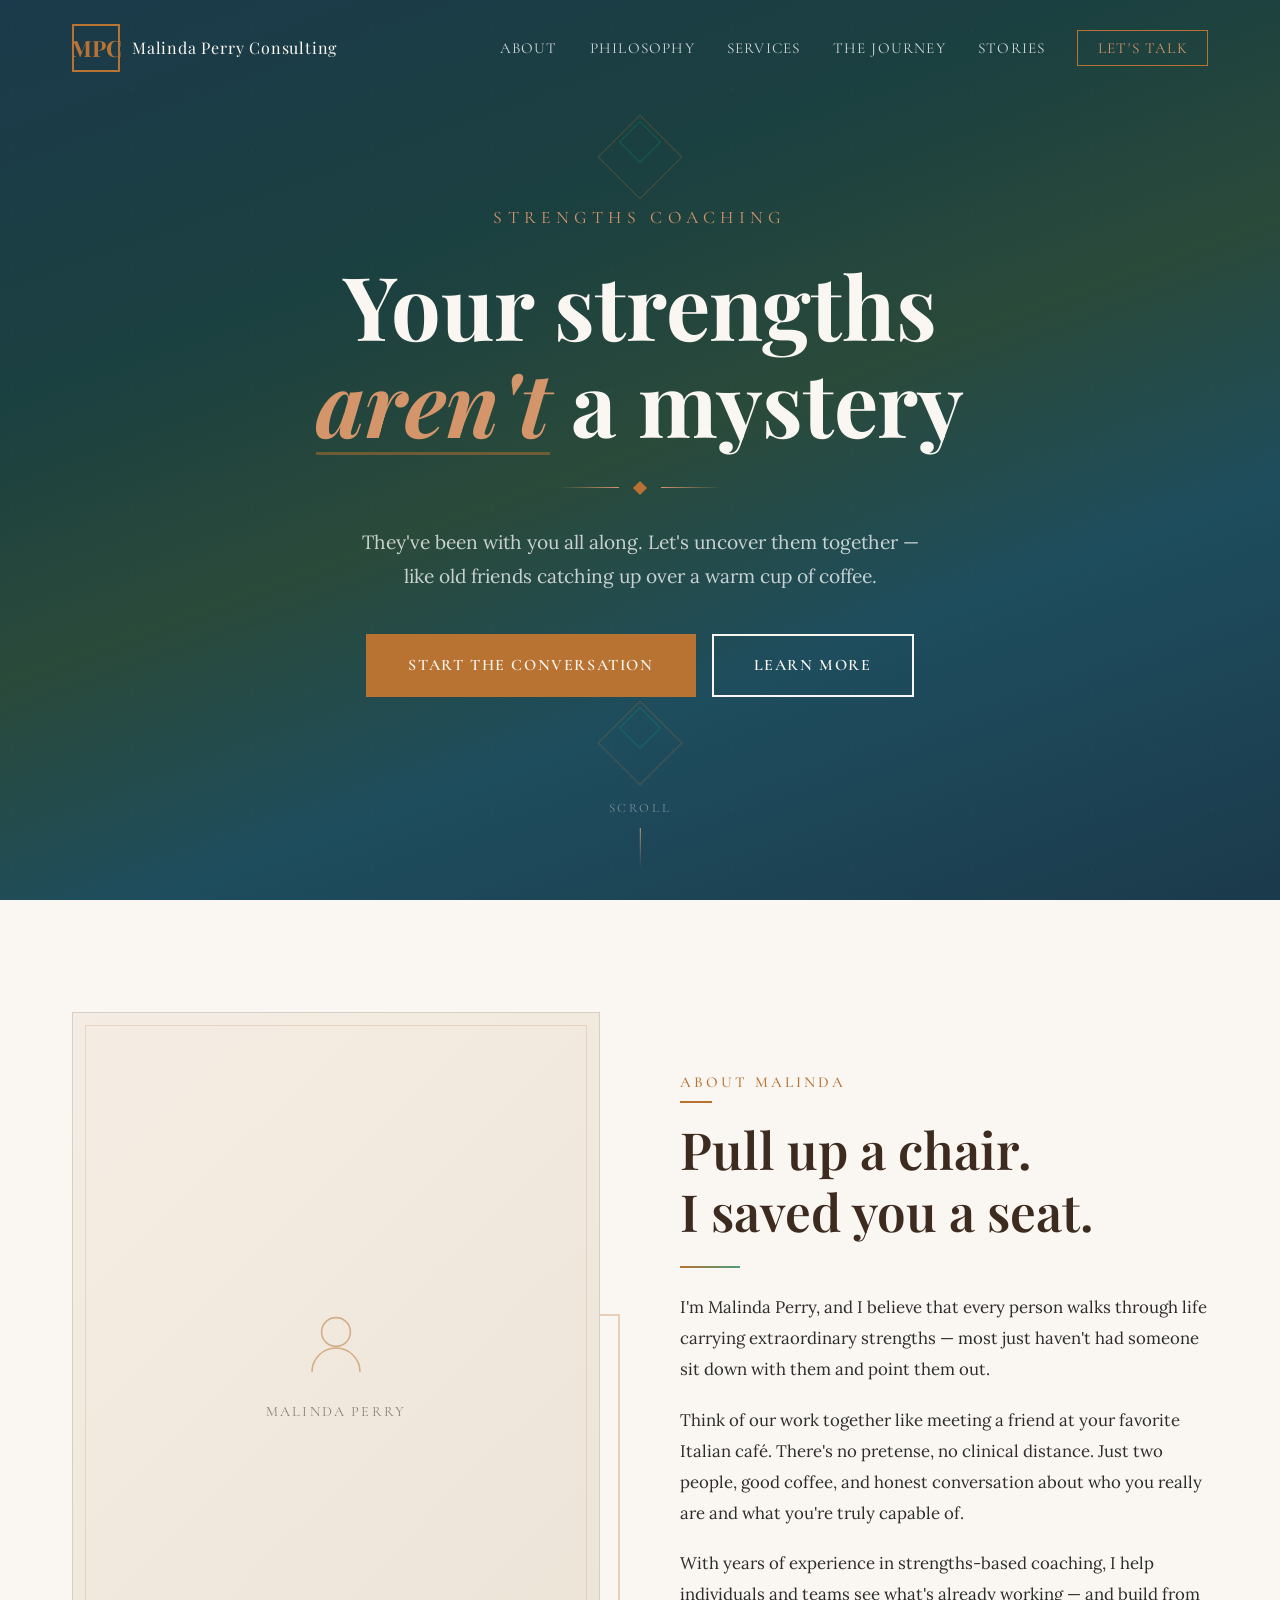
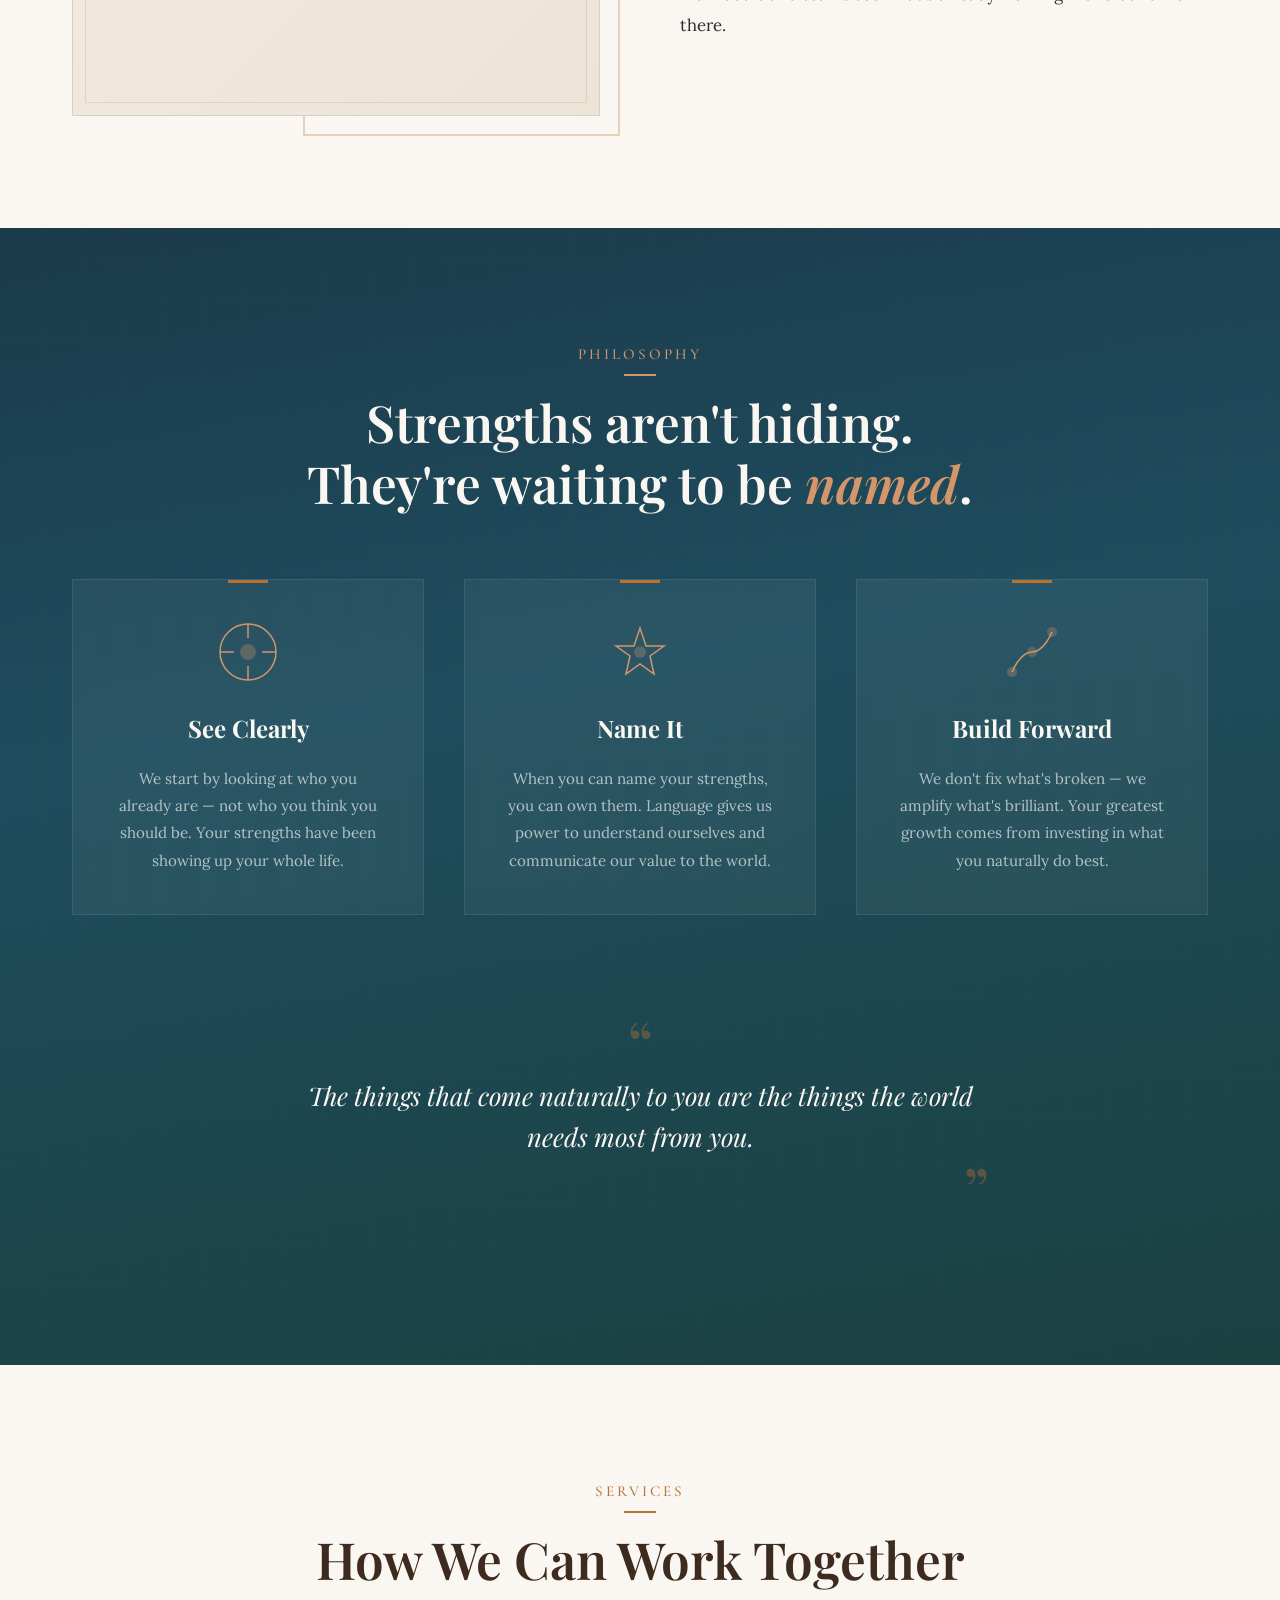
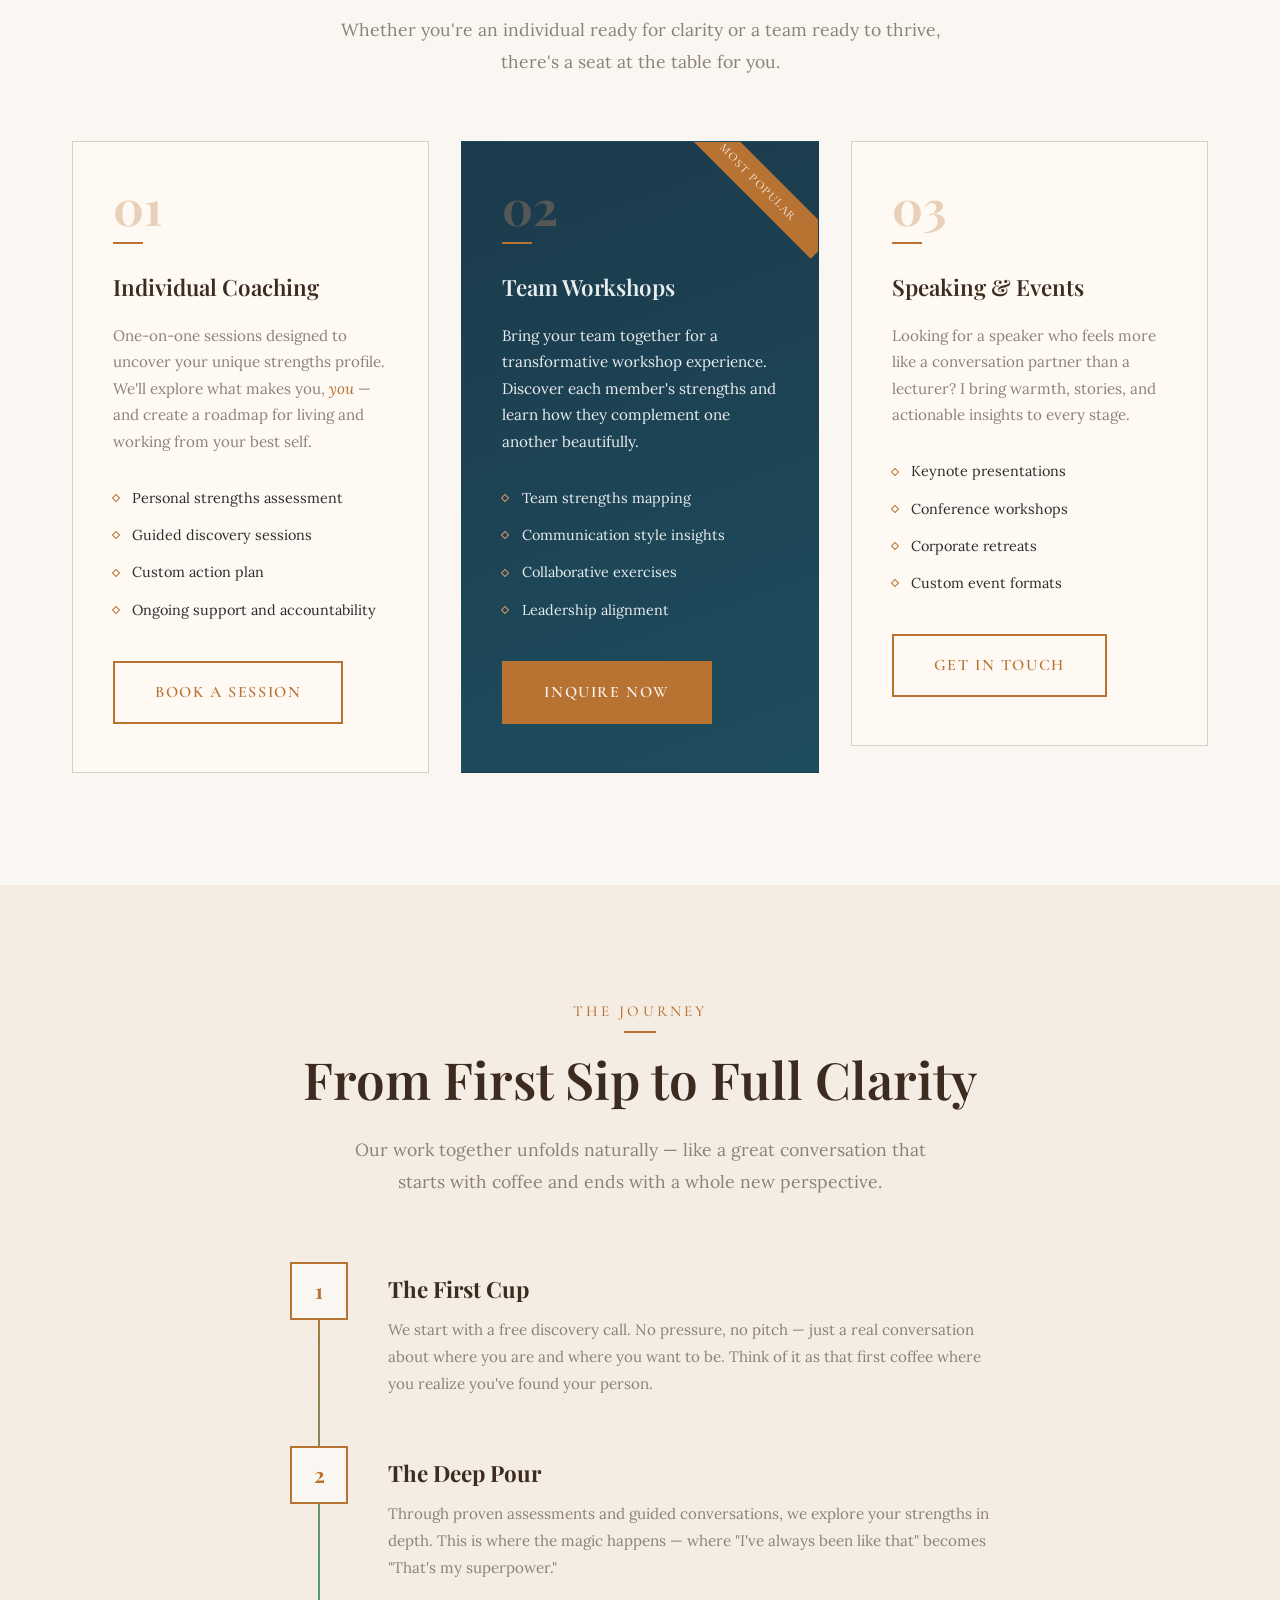
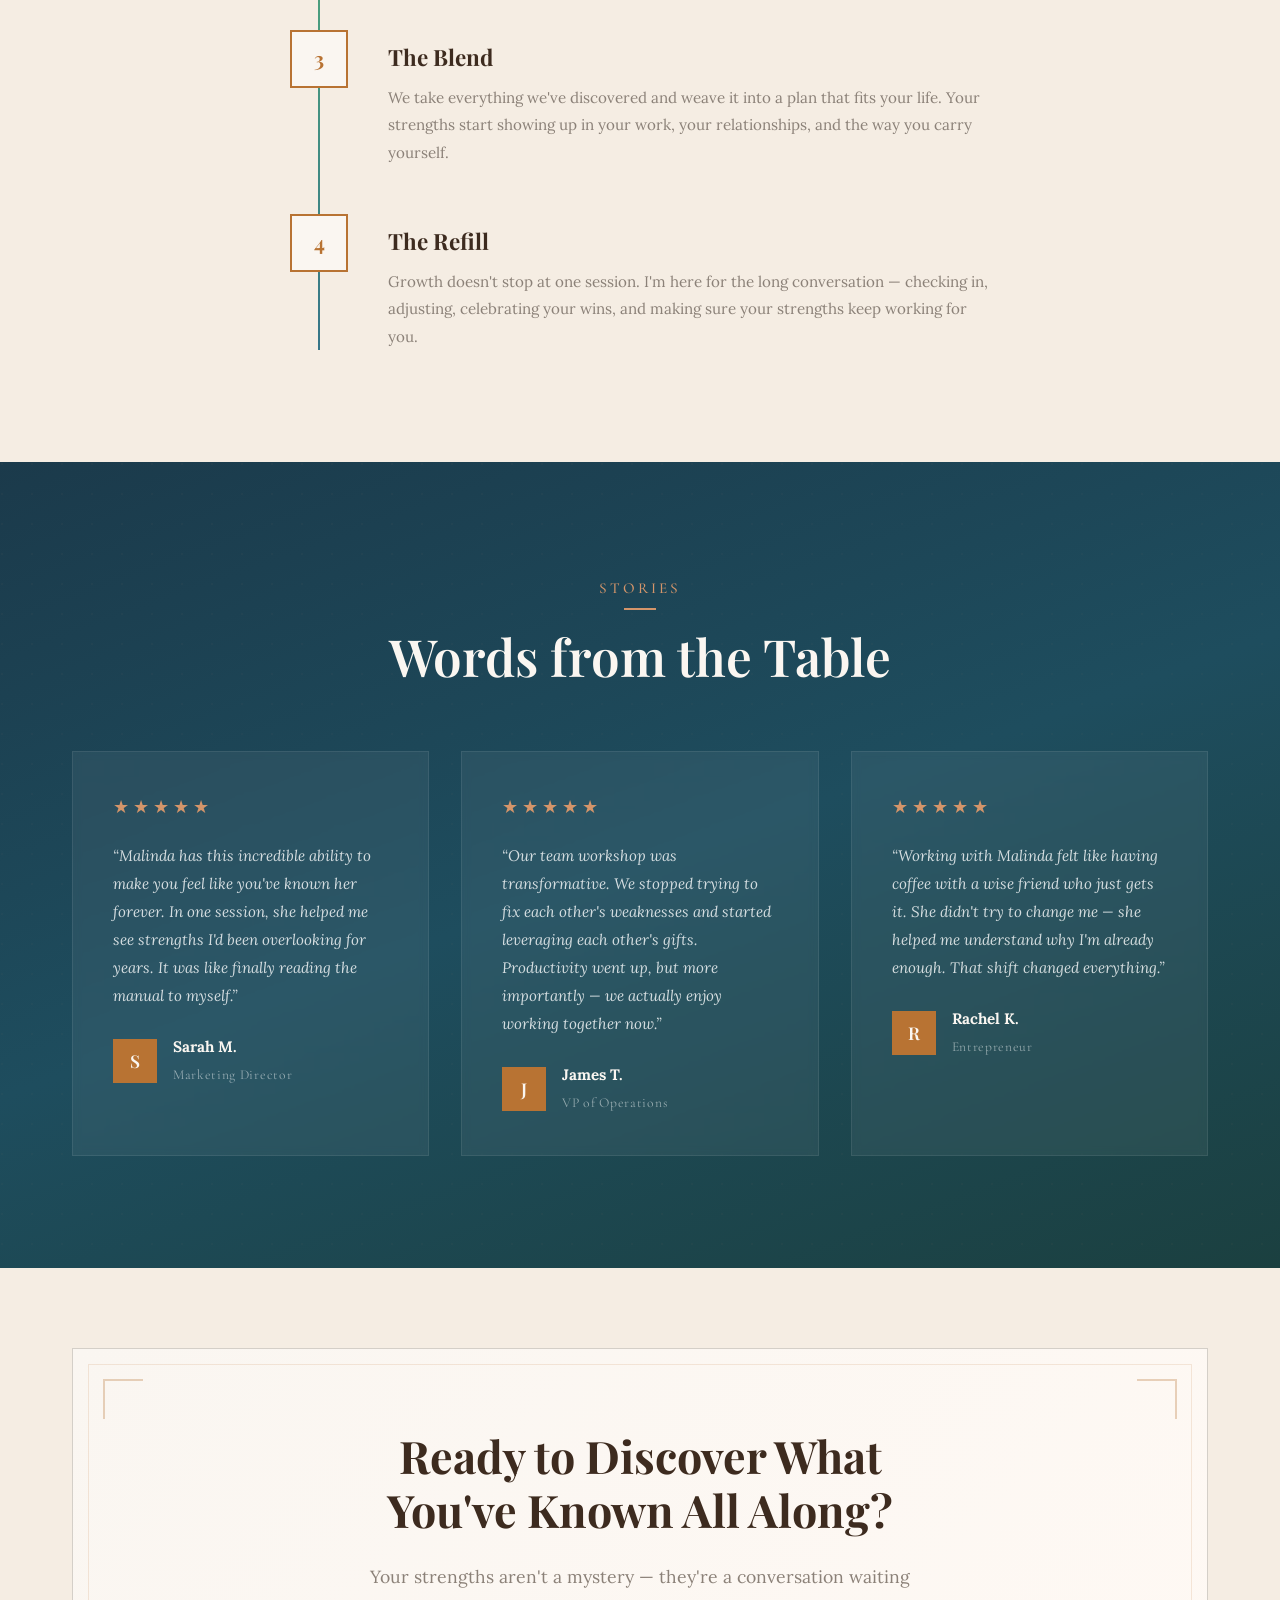
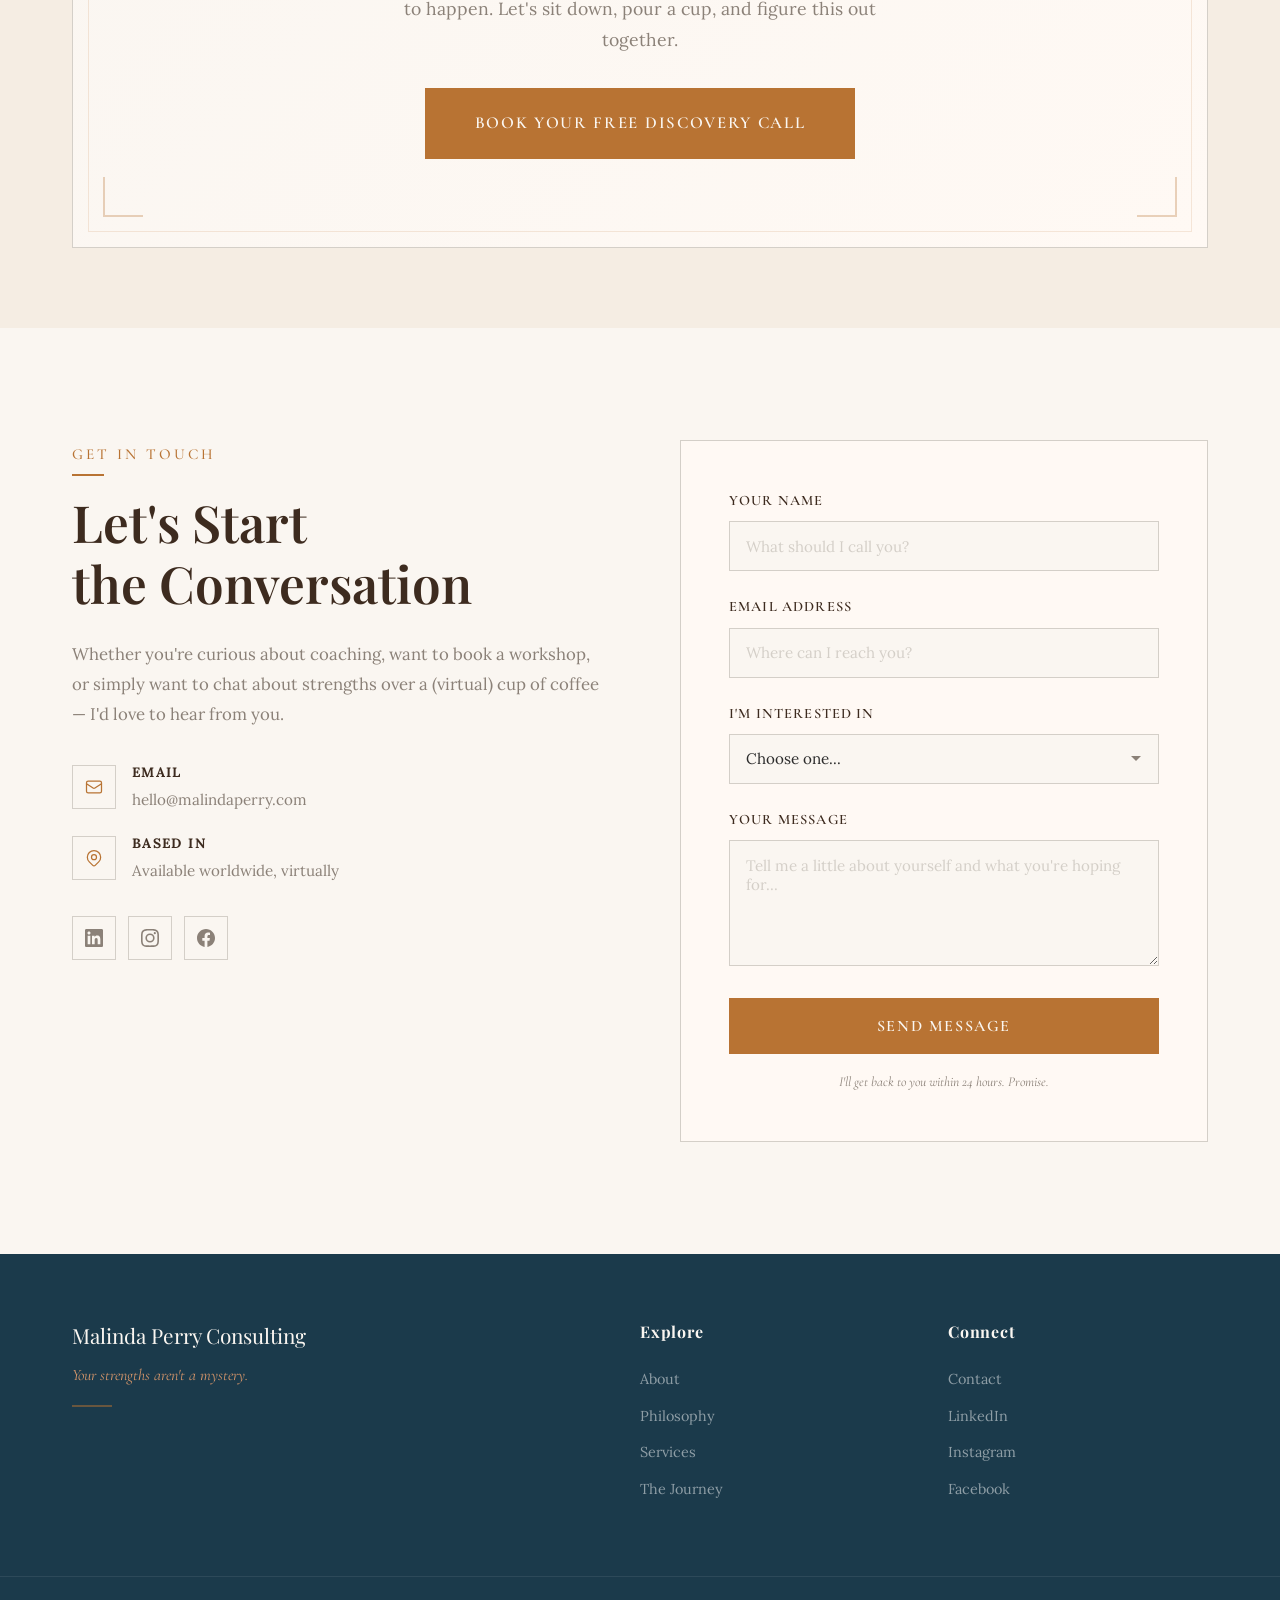
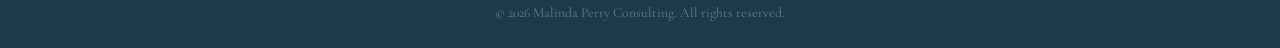
==== index.html @ 16044cb9 "Add strengths coaching website with Old Italy aesthetic Full single-page website for Malinda Perry C" ====
<!DOCTYPE html>
<html lang="en">
<head>
  <meta charset="UTF-8">
  <meta name="viewport" content="width=device-width, initial-scale=1.0">
  <title>Malinda Perry Consulting | Strengths Coaching</title>
  <meta name="description" content="Discover the strengths you already carry. Malinda Perry Consulting helps you uncover what's been there all along — your strengths aren't a mystery.">
  <link rel="preconnect" href="https://fonts.googleapis.com">
  <link rel="preconnect" href="https://fonts.gstatic.com" crossorigin>
  <link href="https://fonts.googleapis.com/css2?family=Playfair+Display:ital,wght@0,400;0,600;0,700;1,400;1,600&family=Lora:ital,wght@0,400;0,500;0,600;1,400;1,500&family=Cormorant+Garamond:ital,wght@0,300;0,400;0,500;0,600;1,300;1,400;1,500&display=swap" rel="stylesheet">
  <link rel="stylesheet" href="styles.css">
</head>
<body>

  <!-- Preloader -->
  <div class="preloader" id="preloader">
    <div class="preloader-inner">
      <div class="preloader-ornament"></div>
      <span class="preloader-text">Malinda Perry Consulting</span>
    </div>
  </div>

  <!-- Navigation -->
  <nav class="nav" id="nav">
    <div class="nav-container">
      <a href="#hero" class="nav-logo">
        <span class="nav-logo-mark">MPC</span>
        <span class="nav-logo-text">Malinda Perry Consulting</span>
      </a>
      <button class="nav-toggle" id="navToggle" aria-label="Toggle navigation">
        <span></span>
        <span></span>
        <span></span>
      </button>
      <ul class="nav-menu" id="navMenu">
        <li><a href="#about" class="nav-link">About</a></li>
        <li><a href="#philosophy" class="nav-link">Philosophy</a></li>
        <li><a href="#services" class="nav-link">Services</a></li>
        <li><a href="#journey" class="nav-link">The Journey</a></li>
        <li><a href="#testimonials" class="nav-link">Stories</a></li>
        <li><a href="#contact" class="nav-link nav-link--cta">Let's Talk</a></li>
      </ul>
    </div>
  </nav>

  <!-- Hero Section -->
  <header class="hero" id="hero">
    <div class="hero-bg">
      <div class="hero-bg-pattern"></div>
      <div class="hero-bg-gradient"></div>
    </div>
    <div class="hero-content">
      <div class="hero-ornament hero-ornament--top"></div>
      <p class="hero-preheading fade-up">Strengths Coaching</p>
      <h1 class="hero-heading fade-up delay-1">
        Your strengths<br>
        <em>aren't</em> a mystery
      </h1>
      <div class="hero-divider fade-up delay-2">
        <span class="hero-divider-line"></span>
        <span class="hero-divider-diamond"></span>
        <span class="hero-divider-line"></span>
      </div>
      <p class="hero-subheading fade-up delay-3">
        They've been with you all along. Let's uncover them together &mdash;<br>
        like old friends catching up over a warm cup of coffee.
      </p>
      <div class="hero-cta fade-up delay-4">
        <a href="#contact" class="btn btn--primary">Start the Conversation</a>
        <a href="#about" class="btn btn--ghost">Learn More</a>
      </div>
      <div class="hero-ornament hero-ornament--bottom"></div>
    </div>
    <div class="hero-scroll">
      <span>Scroll</span>
      <div class="hero-scroll-line"></div>
    </div>
  </header>

  <!-- About Section -->
  <section class="section about" id="about">
    <div class="container">
      <div class="about-grid">
        <div class="about-image-col reveal-left">
          <div class="about-image-frame">
            <div class="about-image-placeholder">
              <div class="about-image-icon">
                <svg viewBox="0 0 100 100" fill="none" xmlns="http://www.w3.org/2000/svg">
                  <circle cx="50" cy="35" r="18" stroke="currentColor" stroke-width="2" fill="none"/>
                  <path d="M20 85c0-16.569 13.431-30 30-30s30 13.431 30 30" stroke="currentColor" stroke-width="2" fill="none"/>
                </svg>
              </div>
              <span class="about-image-label">Malinda Perry</span>
            </div>
            <div class="about-image-accent"></div>
          </div>
        </div>
        <div class="about-text-col reveal-right">
          <span class="section-label">About Malinda</span>
          <h2 class="section-heading">Pull up a chair.<br>I saved you a seat.</h2>
          <div class="about-divider"></div>
          <p class="about-text">
            I'm Malinda Perry, and I believe that every person walks through life carrying
            extraordinary strengths &mdash; most just haven't had someone sit down with them
            and point them out.
          </p>
          <p class="about-text">
            Think of our work together like meeting a friend at your favorite Italian caf&eacute;.
            There's no pretense, no clinical distance. Just two people, good coffee, and honest
            conversation about who you really are and what you're truly capable of.
          </p>
          <p class="about-text">
            With years of experience in strengths-based coaching, I help individuals and
            teams see what's already working &mdash; and build from there.
          </p>
        </div>
      </div>
    </div>
  </section>

  <!-- Philosophy Section -->
  <section class="section philosophy" id="philosophy">
    <div class="philosophy-bg">
      <div class="philosophy-pattern"></div>
    </div>
    <div class="container">
      <div class="philosophy-header text-center">
        <span class="section-label section-label--light">Philosophy</span>
        <h2 class="section-heading section-heading--light">
          Strengths aren't hiding.<br>They're waiting to be <em>named</em>.
        </h2>
      </div>
      <div class="philosophy-grid">
        <div class="philosophy-card reveal-up">
          <div class="philosophy-card-icon">
            <svg viewBox="0 0 64 64" fill="none" xmlns="http://www.w3.org/2000/svg">
              <circle cx="32" cy="32" r="28" stroke="currentColor" stroke-width="1.5"/>
              <circle cx="32" cy="32" r="8" fill="currentColor" opacity="0.3"/>
              <line x1="32" y1="4" x2="32" y2="18" stroke="currentColor" stroke-width="1.5"/>
              <line x1="32" y1="46" x2="32" y2="60" stroke="currentColor" stroke-width="1.5"/>
              <line x1="4" y1="32" x2="18" y2="32" stroke="currentColor" stroke-width="1.5"/>
              <line x1="46" y1="32" x2="60" y2="32" stroke="currentColor" stroke-width="1.5"/>
            </svg>
          </div>
          <h3 class="philosophy-card-title">See Clearly</h3>
          <p class="philosophy-card-text">
            We start by looking at who you already are &mdash; not who you think you should be.
            Your strengths have been showing up your whole life.
          </p>
        </div>
        <div class="philosophy-card reveal-up delay-1">
          <div class="philosophy-card-icon">
            <svg viewBox="0 0 64 64" fill="none" xmlns="http://www.w3.org/2000/svg">
              <path d="M32 8L38 26H56L42 36L46 54L32 44L18 54L22 36L8 26H26L32 8Z" stroke="currentColor" stroke-width="1.5" fill="none"/>
              <circle cx="32" cy="32" r="6" fill="currentColor" opacity="0.3"/>
            </svg>
          </div>
          <h3 class="philosophy-card-title">Name It</h3>
          <p class="philosophy-card-text">
            When you can name your strengths, you can own them. Language gives us power to
            understand ourselves and communicate our value to the world.
          </p>
        </div>
        <div class="philosophy-card reveal-up delay-2">
          <div class="philosophy-card-icon">
            <svg viewBox="0 0 64 64" fill="none" xmlns="http://www.w3.org/2000/svg">
              <path d="M12 52C12 52 20 32 32 32C44 32 52 12 52 12" stroke="currentColor" stroke-width="1.5" fill="none"/>
              <circle cx="12" cy="52" r="5" fill="currentColor" opacity="0.3"/>
              <circle cx="52" cy="12" r="5" fill="currentColor" opacity="0.3"/>
              <circle cx="32" cy="32" r="5" fill="currentColor" opacity="0.3"/>
            </svg>
          </div>
          <h3 class="philosophy-card-title">Build Forward</h3>
          <p class="philosophy-card-text">
            We don't fix what's broken &mdash; we amplify what's brilliant. Your greatest
            growth comes from investing in what you naturally do best.
          </p>
        </div>
      </div>
      <div class="philosophy-quote reveal-up">
        <blockquote>
          <div class="philosophy-quote-mark">&ldquo;</div>
          <p>The things that come naturally to you are the things the world needs most from you.</p>
          <div class="philosophy-quote-mark philosophy-quote-mark--end">&rdquo;</div>
        </blockquote>
      </div>
    </div>
  </section>

  <!-- Services Section -->
  <section class="section services" id="services">
    <div class="container">
      <div class="services-header text-center">
        <span class="section-label">Services</span>
        <h2 class="section-heading">How We Can Work Together</h2>
        <p class="section-subtitle">
          Whether you're an individual ready for clarity or a team ready to thrive,
          there's a seat at the table for you.
        </p>
      </div>
      <div class="services-grid">
        <div class="service-card reveal-up">
          <div class="service-card-header">
            <div class="service-card-number">01</div>
            <div class="service-card-accent"></div>
          </div>
          <h3 class="service-card-title">Individual Coaching</h3>
          <p class="service-card-text">
            One-on-one sessions designed to uncover your unique strengths profile.
            We'll explore what makes you, <em>you</em> &mdash; and create a roadmap
            for living and working from your best self.
          </p>
          <ul class="service-card-features">
            <li>Personal strengths assessment</li>
            <li>Guided discovery sessions</li>
            <li>Custom action plan</li>
            <li>Ongoing support and accountability</li>
          </ul>
          <a href="#contact" class="btn btn--outline">Book a Session</a>
        </div>
        <div class="service-card service-card--featured reveal-up delay-1">
          <div class="service-card-badge">Most Popular</div>
          <div class="service-card-header">
            <div class="service-card-number">02</div>
            <div class="service-card-accent"></div>
          </div>
          <h3 class="service-card-title">Team Workshops</h3>
          <p class="service-card-text">
            Bring your team together for a transformative workshop experience.
            Discover each member's strengths and learn how they complement
            one another beautifully.
          </p>
          <ul class="service-card-features">
            <li>Team strengths mapping</li>
            <li>Communication style insights</li>
            <li>Collaborative exercises</li>
            <li>Leadership alignment</li>
          </ul>
          <a href="#contact" class="btn btn--primary">Inquire Now</a>
        </div>
        <div class="service-card reveal-up delay-2">
          <div class="service-card-header">
            <div class="service-card-number">03</div>
            <div class="service-card-accent"></div>
          </div>
          <h3 class="service-card-title">Speaking &amp; Events</h3>
          <p class="service-card-text">
            Looking for a speaker who feels more like a conversation partner
            than a lecturer? I bring warmth, stories, and actionable
            insights to every stage.
          </p>
          <ul class="service-card-features">
            <li>Keynote presentations</li>
            <li>Conference workshops</li>
            <li>Corporate retreats</li>
            <li>Custom event formats</li>
          </ul>
          <a href="#contact" class="btn btn--outline">Get in Touch</a>
        </div>
      </div>
    </div>
  </section>

  <!-- Journey / Process Section -->
  <section class="section journey" id="journey">
    <div class="container">
      <div class="journey-header text-center">
        <span class="section-label">The Journey</span>
        <h2 class="section-heading">From First Sip to Full Clarity</h2>
        <p class="section-subtitle">
          Our work together unfolds naturally &mdash; like a great conversation
          that starts with coffee and ends with a whole new perspective.
        </p>
      </div>
      <div class="journey-timeline">
        <div class="journey-line"></div>
        <div class="journey-step reveal-up">
          <div class="journey-step-marker">
            <span>1</span>
          </div>
          <div class="journey-step-content">
            <h3>The First Cup</h3>
            <p>
              We start with a free discovery call. No pressure, no pitch &mdash;
              just a real conversation about where you are and where you want to be.
              Think of it as that first coffee where you realize you've found your person.
            </p>
          </div>
        </div>
        <div class="journey-step reveal-up delay-1">
          <div class="journey-step-marker">
            <span>2</span>
          </div>
          <div class="journey-step-content">
            <h3>The Deep Pour</h3>
            <p>
              Through proven assessments and guided conversations, we explore
              your strengths in depth. This is where the magic happens &mdash;
              where "I've always been like that" becomes "That's my superpower."
            </p>
          </div>
        </div>
        <div class="journey-step reveal-up delay-2">
          <div class="journey-step-marker">
            <span>3</span>
          </div>
          <div class="journey-step-content">
            <h3>The Blend</h3>
            <p>
              We take everything we've discovered and weave it into a plan
              that fits your life. Your strengths start showing up in your
              work, your relationships, and the way you carry yourself.
            </p>
          </div>
        </div>
        <div class="journey-step reveal-up delay-3">
          <div class="journey-step-marker">
            <span>4</span>
          </div>
          <div class="journey-step-content">
            <h3>The Refill</h3>
            <p>
              Growth doesn't stop at one session. I'm here for the long
              conversation &mdash; checking in, adjusting, celebrating your
              wins, and making sure your strengths keep working for you.
            </p>
          </div>
        </div>
      </div>
    </div>
  </section>

  <!-- Testimonials Section -->
  <section class="section testimonials" id="testimonials">
    <div class="testimonials-bg">
      <div class="testimonials-pattern"></div>
    </div>
    <div class="container">
      <div class="testimonials-header text-center">
        <span class="section-label section-label--light">Stories</span>
        <h2 class="section-heading section-heading--light">Words from the Table</h2>
      </div>
      <div class="testimonials-grid">
        <div class="testimonial-card reveal-up">
          <div class="testimonial-stars">
            <span>&starf;</span><span>&starf;</span><span>&starf;</span><span>&starf;</span><span>&starf;</span>
          </div>
          <p class="testimonial-text">
            &ldquo;Malinda has this incredible ability to make you feel like you've known
            her forever. In one session, she helped me see strengths I'd been
            overlooking for years. It was like finally reading the manual to myself.&rdquo;
          </p>
          <div class="testimonial-author">
            <div class="testimonial-author-avatar">S</div>
            <div>
              <strong>Sarah M.</strong>
              <span>Marketing Director</span>
            </div>
          </div>
        </div>
        <div class="testimonial-card reveal-up delay-1">
          <div class="testimonial-stars">
            <span>&starf;</span><span>&starf;</span><span>&starf;</span><span>&starf;</span><span>&starf;</span>
          </div>
          <p class="testimonial-text">
            &ldquo;Our team workshop was transformative. We stopped trying to fix each
            other's weaknesses and started leveraging each other's gifts.
            Productivity went up, but more importantly &mdash; we actually enjoy working together now.&rdquo;
          </p>
          <div class="testimonial-author">
            <div class="testimonial-author-avatar">J</div>
            <div>
              <strong>James T.</strong>
              <span>VP of Operations</span>
            </div>
          </div>
        </div>
        <div class="testimonial-card reveal-up delay-2">
          <div class="testimonial-stars">
            <span>&starf;</span><span>&starf;</span><span>&starf;</span><span>&starf;</span><span>&starf;</span>
          </div>
          <p class="testimonial-text">
            &ldquo;Working with Malinda felt like having coffee with a wise friend who
            just gets it. She didn't try to change me &mdash; she helped me understand
            why I'm already enough. That shift changed everything.&rdquo;
          </p>
          <div class="testimonial-author">
            <div class="testimonial-author-avatar">R</div>
            <div>
              <strong>Rachel K.</strong>
              <span>Entrepreneur</span>
            </div>
          </div>
        </div>
      </div>
    </div>
  </section>

  <!-- CTA / Banner Section -->
  <section class="section cta-section">
    <div class="container">
      <div class="cta-card reveal-up">
        <div class="cta-card-ornament cta-card-ornament--tl"></div>
        <div class="cta-card-ornament cta-card-ornament--tr"></div>
        <div class="cta-card-ornament cta-card-ornament--bl"></div>
        <div class="cta-card-ornament cta-card-ornament--br"></div>
        <h2 class="cta-card-heading">Ready to Discover What<br>You've Known All Along?</h2>
        <p class="cta-card-text">
          Your strengths aren't a mystery &mdash; they're a conversation waiting to happen.
          Let's sit down, pour a cup, and figure this out together.
        </p>
        <a href="#contact" class="btn btn--primary btn--large">Book Your Free Discovery Call</a>
      </div>
    </div>
  </section>

  <!-- Contact Section -->
  <section class="section contact" id="contact">
    <div class="container">
      <div class="contact-grid">
        <div class="contact-info reveal-left">
          <span class="section-label">Get in Touch</span>
          <h2 class="section-heading">Let's Start<br>the Conversation</h2>
          <p class="contact-text">
            Whether you're curious about coaching, want to book a workshop, or
            simply want to chat about strengths over a (virtual) cup of coffee &mdash;
            I'd love to hear from you.
          </p>
          <div class="contact-details">
            <div class="contact-detail">
              <div class="contact-detail-icon">
                <svg viewBox="0 0 24 24" fill="none" stroke="currentColor" stroke-width="1.5">
                  <path d="M3 8l7.89 5.26a2 2 0 002.22 0L21 8M5 19h14a2 2 0 002-2V7a2 2 0 00-2-2H5a2 2 0 00-2 2v10a2 2 0 002 2z"/>
                </svg>
              </div>
              <div>
                <strong>Email</strong>
                <a href="mailto:hello@malindaperry.com">hello@malindaperry.com</a>
              </div>
            </div>
            <div class="contact-detail">
              <div class="contact-detail-icon">
                <svg viewBox="0 0 24 24" fill="none" stroke="currentColor" stroke-width="1.5">
                  <path d="M17.657 16.657L13.414 20.9a1.998 1.998 0 01-2.827 0l-4.244-4.243a8 8 0 1111.314 0z"/>
                  <path d="M15 11a3 3 0 11-6 0 3 3 0 016 0z"/>
                </svg>
              </div>
              <div>
                <strong>Based in</strong>
                <span>Available worldwide, virtually</span>
              </div>
            </div>
          </div>
          <div class="contact-social">
            <a href="#" class="contact-social-link" aria-label="LinkedIn">
              <svg viewBox="0 0 24 24" fill="currentColor"><path d="M20.447 20.452h-3.554v-5.569c0-1.328-.027-3.037-1.852-3.037-1.853 0-2.136 1.445-2.136 2.939v5.667H9.351V9h3.414v1.561h.046c.477-.9 1.637-1.85 3.37-1.85 3.601 0 4.267 2.37 4.267 5.455v6.286zM5.337 7.433c-1.144 0-2.063-.926-2.063-2.065 0-1.138.92-2.063 2.063-2.063 1.14 0 2.064.925 2.064 2.063 0 1.139-.925 2.065-2.064 2.065zm1.782 13.019H3.555V9h3.564v11.452zM22.225 0H1.771C.792 0 0 .774 0 1.729v20.542C0 23.227.792 24 1.771 24h20.451C23.2 24 24 23.227 24 22.271V1.729C24 .774 23.2 0 22.222 0h.003z"/></svg>
            </a>
            <a href="#" class="contact-social-link" aria-label="Instagram">
              <svg viewBox="0 0 24 24" fill="currentColor"><path d="M12 2.163c3.204 0 3.584.012 4.85.07 3.252.148 4.771 1.691 4.919 4.919.058 1.265.069 1.645.069 4.849 0 3.205-.012 3.584-.069 4.849-.149 3.225-1.664 4.771-4.919 4.919-1.266.058-1.644.07-4.85.07-3.204 0-3.584-.012-4.849-.07-3.26-.149-4.771-1.699-4.919-4.92-.058-1.265-.07-1.644-.07-4.849 0-3.204.013-3.583.07-4.849.149-3.227 1.664-4.771 4.919-4.919 1.266-.057 1.645-.069 4.849-.069zM12 0C8.741 0 8.333.014 7.053.072 2.695.272.273 2.69.073 7.052.014 8.333 0 8.741 0 12c0 3.259.014 3.668.072 4.948.2 4.358 2.618 6.78 6.98 6.98C8.333 23.986 8.741 24 12 24c3.259 0 3.668-.014 4.948-.072 4.354-.2 6.782-2.618 6.979-6.98.059-1.28.073-1.689.073-4.948 0-3.259-.014-3.667-.072-4.947-.196-4.354-2.617-6.78-6.979-6.98C15.668.014 15.259 0 12 0zm0 5.838a6.162 6.162 0 100 12.324 6.162 6.162 0 000-12.324zM12 16a4 4 0 110-8 4 4 0 010 8zm6.406-11.845a1.44 1.44 0 100 2.881 1.44 1.44 0 000-2.881z"/></svg>
            </a>
            <a href="#" class="contact-social-link" aria-label="Facebook">
              <svg viewBox="0 0 24 24" fill="currentColor"><path d="M24 12.073c0-6.627-5.373-12-12-12s-12 5.373-12 12c0 5.99 4.388 10.954 10.125 11.854v-8.385H7.078v-3.47h3.047V9.43c0-3.007 1.792-4.669 4.533-4.669 1.312 0 2.686.235 2.686.235v2.953H15.83c-1.491 0-1.956.925-1.956 1.874v2.25h3.328l-.532 3.47h-2.796v8.385C19.612 23.027 24 18.062 24 12.073z"/></svg>
            </a>
          </div>
        </div>
        <div class="contact-form-col reveal-right">
          <form class="contact-form" id="contactForm" name="contact" method="POST" data-netlify="true" netlify-honeypot="bot-field">
            <input type="hidden" name="form-name" value="contact">
            <p class="hidden" style="display:none;">
              <label>Don't fill this out: <input name="bot-field"></label>
            </p>
            <div class="form-group">
              <label for="name">Your Name</label>
              <input type="text" id="name" name="name" required placeholder="What should I call you?">
            </div>
            <div class="form-group">
              <label for="email">Email Address</label>
              <input type="email" id="email" name="email" required placeholder="Where can I reach you?">
            </div>
            <div class="form-group">
              <label for="interest">I'm Interested In</label>
              <select id="interest" name="interest" required>
                <option value="" disabled selected>Choose one...</option>
                <option value="individual">Individual Coaching</option>
                <option value="team">Team Workshop</option>
                <option value="speaking">Speaking / Event</option>
                <option value="other">Just want to chat!</option>
              </select>
            </div>
            <div class="form-group">
              <label for="message">Your Message</label>
              <textarea id="message" name="message" rows="5" placeholder="Tell me a little about yourself and what you're hoping for..."></textarea>
            </div>
            <button type="submit" class="btn btn--primary btn--full">Send Message</button>
            <p class="form-note">I'll get back to you within 24 hours. Promise.</p>
          </form>
        </div>
      </div>
    </div>
  </section>

  <!-- Footer -->
  <footer class="footer">
    <div class="footer-top">
      <div class="container">
        <div class="footer-grid">
          <div class="footer-brand">
            <span class="footer-logo">Malinda Perry Consulting</span>
            <p class="footer-tagline">Your strengths aren't a mystery.</p>
            <div class="footer-ornament-line"></div>
          </div>
          <div class="footer-links">
            <h4>Explore</h4>
            <ul>
              <li><a href="#about">About</a></li>
              <li><a href="#philosophy">Philosophy</a></li>
              <li><a href="#services">Services</a></li>
              <li><a href="#journey">The Journey</a></li>
            </ul>
          </div>
          <div class="footer-links">
            <h4>Connect</h4>
            <ul>
              <li><a href="#contact">Contact</a></li>
              <li><a href="#">LinkedIn</a></li>
              <li><a href="#">Instagram</a></li>
              <li><a href="#">Facebook</a></li>
            </ul>
          </div>
        </div>
      </div>
    </div>
    <div class="footer-bottom">
      <div class="container">
        <p>&copy; 2026 Malinda Perry Consulting. All rights reserved.</p>
      </div>
    </div>
  </footer>

  <script src="script.js"></script>
</body>
</html>
---- styles.css ----
/* ============================================================
   MALINDA PERRY CONSULTING
   Strengths Coaching — Old Italy Aesthetic
   Color Palette: Copper, Jade, Teal, Off-White
   ============================================================ */

/* --- CSS Custom Properties --- */
:root {
  /* Primary Palette */
  --copper:        #B87333;
  --copper-light:  #D4956A;
  --copper-dark:   #8C5A28;
  --copper-glow:   rgba(184, 115, 51, 0.25);

  --jade:          #00A86B;
  --jade-light:    #3DBF8E;
  --jade-dark:     #007A4D;
  --jade-muted:    #4A9E7E;

  --teal:          #367588;
  --teal-light:    #5A9FB5;
  --teal-dark:     #1E4D5E;
  --teal-deep:     #1B3A4B;

  --offwhite:      #FAF6F1;
  --cream:         #F5EDE3;
  --warm-white:    #FFF9F4;
  --parchment:     #EDE4D8;

  /* Neutrals */
  --charcoal:      #2C2C2C;
  --dark-brown:    #3D2B1F;
  --warm-gray:     #8B8178;
  --light-gray:    #D4CFC8;

  /* Typography */
  --font-display:  'Playfair Display', Georgia, 'Times New Roman', serif;
  --font-body:     'Lora', Georgia, serif;
  --font-accent:   'Cormorant Garamond', 'Times New Roman', serif;

  /* Spacing */
  --section-pad:   7rem;
  --container-max: 1200px;

  /* Transitions */
  --ease-out:      cubic-bezier(0.16, 1, 0.3, 1);
  --ease-in-out:   cubic-bezier(0.65, 0, 0.35, 1);
}

/* --- Reset & Base --- */
*, *::before, *::after {
  margin: 0;
  padding: 0;
  box-sizing: border-box;
}

html {
  scroll-behavior: smooth;
  font-size: 16px;
  -webkit-font-smoothing: antialiased;
  -moz-osx-font-smoothing: grayscale;
}

body {
  font-family: var(--font-body);
  background-color: var(--offwhite);
  color: var(--charcoal);
  line-height: 1.7;
  overflow-x: hidden;
}

img {
  max-width: 100%;
  height: auto;
  display: block;
}

a {
  color: inherit;
  text-decoration: none;
  transition: color 0.3s ease;
}

ul {
  list-style: none;
}

/* --- Utilities --- */
.container {
  max-width: var(--container-max);
  margin: 0 auto;
  padding: 0 2rem;
}

.text-center {
  text-align: center;
}

.section {
  padding: var(--section-pad) 0;
  position: relative;
}

.section-label {
  display: inline-block;
  font-family: var(--font-accent);
  font-size: 0.95rem;
  font-weight: 500;
  letter-spacing: 0.2em;
  text-transform: uppercase;
  color: var(--copper);
  margin-bottom: 1rem;
  position: relative;
  padding-bottom: 0.5rem;
}

.section-label::after {
  content: '';
  position: absolute;
  bottom: 0;
  left: 0;
  width: 2rem;
  height: 2px;
  background: var(--copper);
}

.text-center .section-label::after {
  left: 50%;
  transform: translateX(-50%);
}

.section-label--light {
  color: var(--copper-light);
}

.section-label--light::after {
  background: var(--copper-light);
}

.section-heading {
  font-family: var(--font-display);
  font-size: clamp(2rem, 4vw, 3.2rem);
  font-weight: 600;
  line-height: 1.2;
  color: var(--dark-brown);
  margin-bottom: 1.5rem;
}

.section-heading em {
  font-style: italic;
  color: var(--copper);
}

.section-heading--light {
  color: var(--offwhite);
}

.section-heading--light em {
  color: var(--copper-light);
}

.section-subtitle {
  font-family: var(--font-body);
  font-size: 1.1rem;
  color: var(--warm-gray);
  max-width: 600px;
  margin: 0 auto;
  line-height: 1.8;
}

/* --- Buttons --- */
.btn {
  display: inline-block;
  font-family: var(--font-accent);
  font-size: 1rem;
  font-weight: 600;
  letter-spacing: 0.1em;
  text-transform: uppercase;
  padding: 1rem 2.5rem;
  border: 2px solid transparent;
  border-radius: 0;
  cursor: pointer;
  transition: all 0.4s var(--ease-out);
  position: relative;
  overflow: hidden;
}

.btn::before {
  content: '';
  position: absolute;
  top: 0;
  left: -100%;
  width: 100%;
  height: 100%;
  background: linear-gradient(90deg, transparent, rgba(255,255,255,0.15), transparent);
  transition: left 0.6s ease;
}

.btn:hover::before {
  left: 100%;
}

.btn--primary {
  background: var(--copper);
  color: var(--offwhite);
  border-color: var(--copper);
}

.btn--primary:hover {
  background: var(--copper-dark);
  border-color: var(--copper-dark);
  transform: translateY(-2px);
  box-shadow: 0 8px 30px var(--copper-glow);
}

.btn--ghost {
  background: transparent;
  color: var(--offwhite);
  border-color: var(--offwhite);
}

.btn--ghost:hover {
  background: var(--offwhite);
  color: var(--dark-brown);
  transform: translateY(-2px);
}

.btn--outline {
  background: transparent;
  color: var(--copper);
  border-color: var(--copper);
}

.btn--outline:hover {
  background: var(--copper);
  color: var(--offwhite);
  transform: translateY(-2px);
  box-shadow: 0 8px 30px var(--copper-glow);
}

.btn--full {
  width: 100%;
  text-align: center;
}

.btn--large {
  padding: 1.2rem 3rem;
  font-size: 1.05rem;
}

/* --- Preloader --- */
.preloader {
  position: fixed;
  inset: 0;
  z-index: 9999;
  background: var(--teal-deep);
  display: flex;
  align-items: center;
  justify-content: center;
  transition: opacity 0.6s ease, visibility 0.6s ease;
}

.preloader.hidden {
  opacity: 0;
  visibility: hidden;
  pointer-events: none;
}

.preloader-inner {
  text-align: center;
}

.preloader-ornament {
  width: 50px;
  height: 50px;
  border: 2px solid var(--copper);
  border-radius: 50%;
  margin: 0 auto 1.5rem;
  position: relative;
  animation: preloaderSpin 1.5s linear infinite;
}

.preloader-ornament::before {
  content: '';
  position: absolute;
  top: 50%;
  left: 50%;
  transform: translate(-50%, -50%);
  width: 12px;
  height: 12px;
  background: var(--copper);
  border-radius: 50%;
}

.preloader-ornament::after {
  content: '';
  position: absolute;
  top: -6px;
  left: 50%;
  transform: translateX(-50%);
  width: 8px;
  height: 8px;
  background: var(--jade);
  border-radius: 50%;
}

@keyframes preloaderSpin {
  to { transform: rotate(360deg); }
}

.preloader-text {
  font-family: var(--font-display);
  font-size: 1.2rem;
  color: var(--copper-light);
  letter-spacing: 0.15em;
  text-transform: uppercase;
  opacity: 0.8;
}

/* --- Navigation --- */
.nav {
  position: fixed;
  top: 0;
  left: 0;
  right: 0;
  z-index: 1000;
  padding: 1.5rem 0;
  transition: all 0.4s ease;
}

.nav.scrolled {
  background: rgba(27, 58, 75, 0.97);
  backdrop-filter: blur(12px);
  padding: 0.8rem 0;
  box-shadow: 0 4px 30px rgba(0,0,0,0.15);
}

.nav-container {
  max-width: var(--container-max);
  margin: 0 auto;
  padding: 0 2rem;
  display: flex;
  align-items: center;
  justify-content: space-between;
}

.nav-logo {
  display: flex;
  align-items: center;
  gap: 0.75rem;
}

.nav-logo-mark {
  font-family: var(--font-display);
  font-size: 1.4rem;
  font-weight: 700;
  color: var(--copper);
  width: 48px;
  height: 48px;
  display: flex;
  align-items: center;
  justify-content: center;
  border: 2px solid var(--copper);
  transition: all 0.3s ease;
}

.nav-logo:hover .nav-logo-mark {
  background: var(--copper);
  color: var(--offwhite);
}

.nav-logo-text {
  font-family: var(--font-display);
  font-size: 1rem;
  color: var(--offwhite);
  letter-spacing: 0.05em;
  font-weight: 400;
}

.nav-menu {
  display: flex;
  align-items: center;
  gap: 2rem;
}

.nav-link {
  font-family: var(--font-accent);
  font-size: 0.95rem;
  color: rgba(255,255,255,0.8);
  letter-spacing: 0.08em;
  text-transform: uppercase;
  position: relative;
  padding: 0.25rem 0;
  transition: color 0.3s ease;
}

.nav-link::after {
  content: '';
  position: absolute;
  bottom: -2px;
  left: 0;
  width: 0;
  height: 1px;
  background: var(--copper);
  transition: width 0.3s var(--ease-out);
}

.nav-link:hover {
  color: var(--offwhite);
}

.nav-link:hover::after {
  width: 100%;
}

.nav-link--cta {
  color: var(--copper-light);
  border: 1px solid var(--copper);
  padding: 0.5rem 1.2rem;
}

.nav-link--cta::after {
  display: none;
}

.nav-link--cta:hover {
  background: var(--copper);
  color: var(--offwhite);
}

.nav-toggle {
  display: none;
  flex-direction: column;
  gap: 5px;
  background: none;
  border: none;
  cursor: pointer;
  padding: 0.5rem;
}

.nav-toggle span {
  display: block;
  width: 28px;
  height: 2px;
  background: var(--offwhite);
  transition: all 0.3s ease;
}

.nav-toggle.active span:nth-child(1) {
  transform: rotate(45deg) translate(5px, 5px);
}

.nav-toggle.active span:nth-child(2) {
  opacity: 0;
}

.nav-toggle.active span:nth-child(3) {
  transform: rotate(-45deg) translate(5px, -5px);
}

/* --- Hero Section --- */
.hero {
  min-height: 100vh;
  display: flex;
  align-items: center;
  justify-content: center;
  position: relative;
  overflow: hidden;
}

.hero-bg {
  position: absolute;
  inset: 0;
  z-index: 0;
}

.hero-bg-gradient {
  position: absolute;
  inset: 0;
  background: linear-gradient(
    160deg,
    var(--teal-deep) 0%,
    #1B4040 30%,
    #2A4A3A 50%,
    var(--teal-dark) 70%,
    #1B3A4B 100%
  );
}

.hero-bg-pattern {
  position: absolute;
  inset: 0;
  z-index: 1;
  opacity: 0.06;
  background-image:
    radial-gradient(ellipse at 20% 50%, var(--copper) 1px, transparent 1px),
    radial-gradient(ellipse at 80% 50%, var(--jade) 1px, transparent 1px);
  background-size: 60px 60px, 80px 80px;
}

.hero-content {
  position: relative;
  z-index: 2;
  text-align: center;
  padding: 2rem;
  max-width: 900px;
}

.hero-ornament {
  display: flex;
  justify-content: center;
  margin: 1rem 0;
}

.hero-ornament--top::before,
.hero-ornament--bottom::before {
  content: '';
  display: block;
  width: 60px;
  height: 60px;
  border: 1px solid rgba(184, 115, 51, 0.3);
  transform: rotate(45deg);
}

.hero-ornament--top::after,
.hero-ornament--bottom::after {
  content: '';
  display: block;
  width: 30px;
  height: 30px;
  border: 1px solid rgba(0, 168, 107, 0.3);
  transform: rotate(45deg);
  position: absolute;
}

.hero-preheading {
  font-family: var(--font-accent);
  font-size: 1.1rem;
  letter-spacing: 0.3em;
  text-transform: uppercase;
  color: var(--copper-light);
  margin-bottom: 1.5rem;
}

.hero-heading {
  font-family: var(--font-display);
  font-size: clamp(2.8rem, 7vw, 5.5rem);
  font-weight: 700;
  color: var(--offwhite);
  line-height: 1.1;
  margin-bottom: 1.5rem;
}

.hero-heading em {
  font-style: italic;
  color: var(--copper-light);
  position: relative;
}

.hero-heading em::after {
  content: '';
  position: absolute;
  bottom: 0.05em;
  left: 0;
  right: 0;
  height: 3px;
  background: var(--copper);
  opacity: 0.5;
}

.hero-divider {
  display: flex;
  align-items: center;
  justify-content: center;
  gap: 1rem;
  margin: 2rem auto;
}

.hero-divider-line {
  width: 60px;
  height: 1px;
  background: linear-gradient(90deg, transparent, var(--copper-light));
}

.hero-divider-line:last-child {
  background: linear-gradient(90deg, var(--copper-light), transparent);
}

.hero-divider-diamond {
  width: 10px;
  height: 10px;
  background: var(--copper);
  transform: rotate(45deg);
  flex-shrink: 0;
}

.hero-subheading {
  font-family: var(--font-body);
  font-size: clamp(1rem, 2vw, 1.2rem);
  color: rgba(255, 255, 255, 0.75);
  line-height: 1.8;
  max-width: 650px;
  margin: 0 auto 2.5rem;
}

.hero-cta {
  display: flex;
  gap: 1rem;
  justify-content: center;
  flex-wrap: wrap;
}

.hero-scroll {
  position: absolute;
  bottom: 2rem;
  left: 50%;
  transform: translateX(-50%);
  z-index: 2;
  display: flex;
  flex-direction: column;
  align-items: center;
  gap: 0.5rem;
}

.hero-scroll span {
  font-family: var(--font-accent);
  font-size: 0.8rem;
  letter-spacing: 0.2em;
  text-transform: uppercase;
  color: rgba(255,255,255,0.4);
}

.hero-scroll-line {
  width: 1px;
  height: 40px;
  background: linear-gradient(to bottom, var(--copper-light), transparent);
  animation: scrollPulse 2s ease-in-out infinite;
}

@keyframes scrollPulse {
  0%, 100% { opacity: 1; transform: scaleY(1); }
  50% { opacity: 0.3; transform: scaleY(0.6); }
}

/* --- About Section --- */
.about {
  background: var(--offwhite);
  overflow: hidden;
}

.about-grid {
  display: grid;
  grid-template-columns: 1fr 1fr;
  gap: 5rem;
  align-items: center;
}

.about-image-frame {
  position: relative;
}

.about-image-placeholder {
  aspect-ratio: 3/4;
  background: linear-gradient(135deg, var(--cream) 0%, var(--parchment) 100%);
  display: flex;
  flex-direction: column;
  align-items: center;
  justify-content: center;
  border: 1px solid var(--light-gray);
  position: relative;
  overflow: hidden;
}

.about-image-placeholder::before {
  content: '';
  position: absolute;
  inset: 12px;
  border: 1px solid rgba(184, 115, 51, 0.2);
}

.about-image-icon {
  width: 80px;
  height: 80px;
  color: var(--copper);
  margin-bottom: 1rem;
  opacity: 0.5;
}

.about-image-label {
  font-family: var(--font-accent);
  font-size: 0.9rem;
  letter-spacing: 0.15em;
  text-transform: uppercase;
  color: var(--warm-gray);
}

.about-image-accent {
  position: absolute;
  bottom: -20px;
  right: -20px;
  width: 60%;
  height: 60%;
  border: 2px solid var(--copper);
  opacity: 0.3;
  z-index: -1;
}

.about-divider {
  width: 60px;
  height: 2px;
  background: linear-gradient(90deg, var(--copper), var(--jade-muted));
  margin: 1.5rem 0;
}

.about-text {
  font-size: 1.05rem;
  color: var(--charcoal);
  margin-bottom: 1.2rem;
  line-height: 1.85;
}

/* --- Philosophy Section --- */
.philosophy {
  background: linear-gradient(
    170deg,
    var(--teal-deep) 0%,
    var(--teal-dark) 40%,
    #1B4040 100%
  );
  position: relative;
  overflow: hidden;
}

.philosophy-bg {
  position: absolute;
  inset: 0;
}

.philosophy-pattern {
  position: absolute;
  inset: 0;
  opacity: 0.04;
  background-image:
    repeating-linear-gradient(
      0deg,
      transparent,
      transparent 40px,
      rgba(184, 115, 51, 0.5) 40px,
      rgba(184, 115, 51, 0.5) 41px
    ),
    repeating-linear-gradient(
      90deg,
      transparent,
      transparent 40px,
      rgba(184, 115, 51, 0.5) 40px,
      rgba(184, 115, 51, 0.5) 41px
    );
}

.philosophy-header {
  margin-bottom: 4rem;
}

.philosophy-grid {
  display: grid;
  grid-template-columns: repeat(3, 1fr);
  gap: 2.5rem;
  margin-bottom: 4rem;
}

.philosophy-card {
  background: rgba(255, 255, 255, 0.05);
  border: 1px solid rgba(255, 255, 255, 0.08);
  padding: 2.5rem;
  text-align: center;
  transition: all 0.5s var(--ease-out);
  position: relative;
  backdrop-filter: blur(4px);
}

.philosophy-card::before {
  content: '';
  position: absolute;
  top: 0;
  left: 50%;
  transform: translateX(-50%);
  width: 40px;
  height: 3px;
  background: var(--copper);
  transition: width 0.4s var(--ease-out);
}

.philosophy-card:hover {
  background: rgba(255, 255, 255, 0.08);
  transform: translateY(-5px);
  box-shadow: 0 20px 60px rgba(0, 0, 0, 0.2);
}

.philosophy-card:hover::before {
  width: 80px;
}

.philosophy-card-icon {
  width: 64px;
  height: 64px;
  margin: 0 auto 1.5rem;
  color: var(--copper-light);
}

.philosophy-card-title {
  font-family: var(--font-display);
  font-size: 1.5rem;
  color: var(--offwhite);
  margin-bottom: 1rem;
}

.philosophy-card-text {
  font-size: 0.95rem;
  color: rgba(255, 255, 255, 0.65);
  line-height: 1.8;
}

.philosophy-quote {
  text-align: center;
  position: relative;
  padding: 2rem 0;
}

.philosophy-quote blockquote {
  position: relative;
  max-width: 700px;
  margin: 0 auto;
}

.philosophy-quote p {
  font-family: var(--font-display);
  font-size: clamp(1.2rem, 2.5vw, 1.6rem);
  font-style: italic;
  color: var(--offwhite);
  line-height: 1.6;
  opacity: 0.9;
}

.philosophy-quote-mark {
  font-family: var(--font-display);
  font-size: 4rem;
  color: var(--copper);
  opacity: 0.4;
  line-height: 1;
}

.philosophy-quote-mark--end {
  text-align: right;
}

/* --- Services Section --- */
.services {
  background: var(--offwhite);
}

.services-header {
  margin-bottom: 4rem;
}

.services-grid {
  display: grid;
  grid-template-columns: repeat(3, 1fr);
  gap: 2rem;
  align-items: start;
}

.service-card {
  background: var(--warm-white);
  border: 1px solid var(--light-gray);
  padding: 2.5rem;
  transition: all 0.5s var(--ease-out);
  position: relative;
  overflow: hidden;
}

.service-card::after {
  content: '';
  position: absolute;
  bottom: 0;
  left: 0;
  right: 0;
  height: 3px;
  background: linear-gradient(90deg, var(--copper), var(--jade-muted));
  transform: scaleX(0);
  transition: transform 0.4s var(--ease-out);
}

.service-card:hover {
  transform: translateY(-8px);
  box-shadow: 0 20px 60px rgba(0, 0, 0, 0.08);
}

.service-card:hover::after {
  transform: scaleX(1);
}

.service-card--featured {
  background: linear-gradient(160deg, var(--teal-deep), var(--teal-dark));
  border-color: transparent;
  transform: scale(1.02);
}

.service-card--featured:hover {
  transform: scale(1.02) translateY(-8px);
}

.service-card--featured .service-card-title,
.service-card--featured .service-card-text,
.service-card--featured .service-card-features li {
  color: rgba(255, 255, 255, 0.9);
}

.service-card--featured .service-card-number {
  color: var(--copper-light);
}

.service-card--featured::after {
  background: var(--copper);
}

.service-card-badge {
  position: absolute;
  top: 1.5rem;
  right: -2rem;
  background: var(--copper);
  color: var(--offwhite);
  font-family: var(--font-accent);
  font-size: 0.75rem;
  letter-spacing: 0.1em;
  text-transform: uppercase;
  padding: 0.4rem 2.5rem;
  transform: rotate(45deg);
  transform-origin: center;
}

.service-card-header {
  margin-bottom: 1.5rem;
  position: relative;
}

.service-card-number {
  font-family: var(--font-display);
  font-size: 3rem;
  font-weight: 700;
  color: var(--copper);
  opacity: 0.3;
  line-height: 1;
}

.service-card-accent {
  width: 30px;
  height: 2px;
  background: var(--copper);
  margin-top: 0.75rem;
}

.service-card-title {
  font-family: var(--font-display);
  font-size: 1.4rem;
  font-weight: 600;
  color: var(--dark-brown);
  margin-bottom: 1rem;
}

.service-card-text {
  font-size: 0.95rem;
  color: var(--warm-gray);
  margin-bottom: 1.5rem;
  line-height: 1.75;
}

.service-card-text em {
  color: var(--copper);
  font-style: italic;
}

.service-card-features {
  margin-bottom: 2rem;
}

.service-card-features li {
  font-size: 0.9rem;
  color: var(--charcoal);
  padding: 0.4rem 0;
  padding-left: 1.2rem;
  position: relative;
}

.service-card-features li::before {
  content: '';
  position: absolute;
  left: 0;
  top: 50%;
  transform: translateY(-50%) rotate(45deg);
  width: 6px;
  height: 6px;
  border: 1px solid var(--copper);
}

.service-card--featured .service-card-features li::before {
  border-color: var(--copper-light);
}

/* --- Journey Section --- */
.journey {
  background: var(--cream);
  overflow: hidden;
}

.journey-header {
  margin-bottom: 4rem;
}

.journey-timeline {
  position: relative;
  max-width: 700px;
  margin: 0 auto;
}

.journey-line {
  position: absolute;
  left: 28px;
  top: 0;
  bottom: 0;
  width: 2px;
  background: linear-gradient(to bottom, var(--copper), var(--jade-muted), var(--teal));
}

.journey-step {
  display: flex;
  gap: 2.5rem;
  margin-bottom: 3rem;
  position: relative;
}

.journey-step:last-child {
  margin-bottom: 0;
}

.journey-step-marker {
  flex-shrink: 0;
  width: 58px;
  height: 58px;
  display: flex;
  align-items: center;
  justify-content: center;
  background: var(--offwhite);
  border: 2px solid var(--copper);
  position: relative;
  z-index: 1;
  transition: all 0.4s ease;
}

.journey-step-marker span {
  font-family: var(--font-display);
  font-size: 1.3rem;
  font-weight: 700;
  color: var(--copper);
}

.journey-step:hover .journey-step-marker {
  background: var(--copper);
  transform: rotate(45deg);
}

.journey-step:hover .journey-step-marker span {
  color: var(--offwhite);
  transform: rotate(-45deg);
}

.journey-step-content h3 {
  font-family: var(--font-display);
  font-size: 1.4rem;
  color: var(--dark-brown);
  margin-bottom: 0.5rem;
  margin-top: 0.5rem;
}

.journey-step-content p {
  font-size: 0.95rem;
  color: var(--warm-gray);
  line-height: 1.8;
}

/* --- Testimonials Section --- */
.testimonials {
  background: linear-gradient(
    160deg,
    #1B3A4B 0%,
    var(--teal-dark) 50%,
    #1B4040 100%
  );
  position: relative;
  overflow: hidden;
}

.testimonials-bg {
  position: absolute;
  inset: 0;
}

.testimonials-pattern {
  position: absolute;
  inset: 0;
  opacity: 0.03;
  background-image: radial-gradient(circle at 2px 2px, var(--copper-light) 1px, transparent 1px);
  background-size: 30px 30px;
}

.testimonials-header {
  margin-bottom: 4rem;
}

.testimonials-grid {
  display: grid;
  grid-template-columns: repeat(3, 1fr);
  gap: 2rem;
}

.testimonial-card {
  background: rgba(255, 255, 255, 0.06);
  border: 1px solid rgba(255, 255, 255, 0.08);
  padding: 2.5rem;
  transition: all 0.5s var(--ease-out);
  backdrop-filter: blur(4px);
}

.testimonial-card:hover {
  background: rgba(255, 255, 255, 0.1);
  transform: translateY(-5px);
}

.testimonial-stars {
  margin-bottom: 1.2rem;
  display: flex;
  gap: 0.25rem;
}

.testimonial-stars span {
  color: var(--copper-light);
  font-size: 1.1rem;
}

.testimonial-text {
  font-family: var(--font-body);
  font-size: 0.95rem;
  color: rgba(255, 255, 255, 0.8);
  line-height: 1.85;
  margin-bottom: 1.5rem;
  font-style: italic;
}

.testimonial-author {
  display: flex;
  align-items: center;
  gap: 1rem;
}

.testimonial-author-avatar {
  width: 44px;
  height: 44px;
  display: flex;
  align-items: center;
  justify-content: center;
  background: var(--copper);
  color: var(--offwhite);
  font-family: var(--font-display);
  font-size: 1.1rem;
  font-weight: 600;
}

.testimonial-author strong {
  display: block;
  color: var(--offwhite);
  font-size: 0.95rem;
}

.testimonial-author span {
  font-family: var(--font-accent);
  font-size: 0.85rem;
  color: rgba(255, 255, 255, 0.5);
  letter-spacing: 0.05em;
}

/* --- CTA Section --- */
.cta-section {
  background: var(--cream);
  padding: 5rem 0;
}

.cta-card {
  background: linear-gradient(135deg, var(--offwhite), var(--warm-white));
  border: 1px solid var(--light-gray);
  padding: 5rem 3rem;
  text-align: center;
  position: relative;
  overflow: hidden;
}

.cta-card::before {
  content: '';
  position: absolute;
  inset: 15px;
  border: 1px solid rgba(184, 115, 51, 0.15);
  pointer-events: none;
}

.cta-card-ornament {
  position: absolute;
  width: 40px;
  height: 40px;
  border-color: var(--copper);
  opacity: 0.3;
}

.cta-card-ornament--tl {
  top: 30px;
  left: 30px;
  border-top: 2px solid var(--copper);
  border-left: 2px solid var(--copper);
}

.cta-card-ornament--tr {
  top: 30px;
  right: 30px;
  border-top: 2px solid var(--copper);
  border-right: 2px solid var(--copper);
}

.cta-card-ornament--bl {
  bottom: 30px;
  left: 30px;
  border-bottom: 2px solid var(--copper);
  border-left: 2px solid var(--copper);
}

.cta-card-ornament--br {
  bottom: 30px;
  right: 30px;
  border-bottom: 2px solid var(--copper);
  border-right: 2px solid var(--copper);
}

.cta-card-heading {
  font-family: var(--font-display);
  font-size: clamp(1.8rem, 3.5vw, 2.8rem);
  color: var(--dark-brown);
  margin-bottom: 1.5rem;
  line-height: 1.2;
}

.cta-card-text {
  font-size: 1.1rem;
  color: var(--warm-gray);
  max-width: 550px;
  margin: 0 auto 2rem;
  line-height: 1.8;
}

/* --- Contact Section --- */
.contact {
  background: var(--offwhite);
  overflow: hidden;
}

.contact-grid {
  display: grid;
  grid-template-columns: 1fr 1fr;
  gap: 5rem;
  align-items: start;
}

.contact-text {
  font-size: 1.05rem;
  color: var(--warm-gray);
  line-height: 1.8;
  margin-bottom: 2rem;
}

.contact-details {
  margin-bottom: 2rem;
}

.contact-detail {
  display: flex;
  align-items: center;
  gap: 1rem;
  margin-bottom: 1.2rem;
}

.contact-detail-icon {
  width: 44px;
  height: 44px;
  display: flex;
  align-items: center;
  justify-content: center;
  border: 1px solid var(--light-gray);
  color: var(--copper);
  flex-shrink: 0;
}

.contact-detail-icon svg {
  width: 20px;
  height: 20px;
}

.contact-detail strong {
  display: block;
  font-size: 0.85rem;
  text-transform: uppercase;
  letter-spacing: 0.1em;
  color: var(--dark-brown);
  margin-bottom: 0.1rem;
}

.contact-detail a,
.contact-detail span {
  font-size: 0.95rem;
  color: var(--warm-gray);
}

.contact-detail a:hover {
  color: var(--copper);
}

.contact-social {
  display: flex;
  gap: 0.75rem;
}

.contact-social-link {
  width: 44px;
  height: 44px;
  display: flex;
  align-items: center;
  justify-content: center;
  border: 1px solid var(--light-gray);
  color: var(--warm-gray);
  transition: all 0.3s ease;
}

.contact-social-link svg {
  width: 18px;
  height: 18px;
}

.contact-social-link:hover {
  background: var(--copper);
  border-color: var(--copper);
  color: var(--offwhite);
}

/* Contact Form */
.contact-form {
  background: var(--warm-white);
  border: 1px solid var(--light-gray);
  padding: 3rem;
}

.form-group {
  margin-bottom: 1.5rem;
}

.form-group label {
  display: block;
  font-family: var(--font-accent);
  font-size: 0.9rem;
  font-weight: 600;
  letter-spacing: 0.08em;
  text-transform: uppercase;
  color: var(--dark-brown);
  margin-bottom: 0.5rem;
}

.form-group input,
.form-group select,
.form-group textarea {
  width: 100%;
  padding: 0.9rem 1rem;
  font-family: var(--font-body);
  font-size: 0.95rem;
  color: var(--charcoal);
  background: var(--offwhite);
  border: 1px solid var(--light-gray);
  transition: border-color 0.3s ease, box-shadow 0.3s ease;
  -webkit-appearance: none;
  border-radius: 0;
}

.form-group input::placeholder,
.form-group textarea::placeholder {
  color: var(--light-gray);
}

.form-group input:focus,
.form-group select:focus,
.form-group textarea:focus {
  outline: none;
  border-color: var(--copper);
  box-shadow: 0 0 0 3px var(--copper-glow);
}

.form-group textarea {
  resize: vertical;
  min-height: 120px;
}

.form-group select {
  cursor: pointer;
  background-image: url("data:image/svg+xml,%3Csvg xmlns='http://www.w3.org/2000/svg' width='12' height='12' viewBox='0 0 12 12'%3E%3Cpath d='M6 8L1 3h10z' fill='%238B8178'/%3E%3C/svg%3E");
  background-repeat: no-repeat;
  background-position: right 1rem center;
  padding-right: 2.5rem;
}

.form-note {
  text-align: center;
  font-family: var(--font-accent);
  font-size: 0.85rem;
  color: var(--warm-gray);
  margin-top: 1rem;
  font-style: italic;
}

/* --- Footer --- */
.footer {
  background: var(--teal-deep);
  color: rgba(255, 255, 255, 0.7);
}

.footer-top {
  padding: 4rem 0;
  border-bottom: 1px solid rgba(255, 255, 255, 0.08);
}

.footer-grid {
  display: grid;
  grid-template-columns: 2fr 1fr 1fr;
  gap: 3rem;
}

.footer-logo {
  font-family: var(--font-display);
  font-size: 1.3rem;
  color: var(--offwhite);
  display: block;
  margin-bottom: 0.5rem;
}

.footer-tagline {
  font-family: var(--font-accent);
  font-style: italic;
  color: var(--copper-light);
  font-size: 1rem;
  margin-bottom: 1rem;
}

.footer-ornament-line {
  width: 40px;
  height: 2px;
  background: var(--copper);
  opacity: 0.5;
}

.footer-links h4 {
  font-family: var(--font-display);
  font-size: 1rem;
  color: var(--offwhite);
  margin-bottom: 1.2rem;
  letter-spacing: 0.05em;
}

.footer-links li {
  margin-bottom: 0.6rem;
}

.footer-links a {
  font-size: 0.9rem;
  color: rgba(255, 255, 255, 0.5);
  transition: color 0.3s ease;
}

.footer-links a:hover {
  color: var(--copper-light);
}

.footer-bottom {
  padding: 1.5rem 0;
  text-align: center;
}

.footer-bottom p {
  font-family: var(--font-accent);
  font-size: 0.85rem;
  color: rgba(255, 255, 255, 0.35);
}

/* --- Animations --- */
.fade-up {
  opacity: 0;
  transform: translateY(30px);
  transition: opacity 0.8s var(--ease-out), transform 0.8s var(--ease-out);
}

.fade-up.visible {
  opacity: 1;
  transform: translateY(0);
}

.delay-1 { transition-delay: 0.15s; }
.delay-2 { transition-delay: 0.3s; }
.delay-3 { transition-delay: 0.45s; }
.delay-4 { transition-delay: 0.6s; }

.reveal-up,
.reveal-left,
.reveal-right {
  opacity: 0;
  transition: opacity 0.8s var(--ease-out), transform 0.8s var(--ease-out);
}

.reveal-up { transform: translateY(40px); }
.reveal-left { transform: translateX(-40px); }
.reveal-right { transform: translateX(40px); }

.reveal-up.visible,
.reveal-left.visible,
.reveal-right.visible {
  opacity: 1;
  transform: translate(0);
}

/* --- Responsive --- */
@media (max-width: 1024px) {
  .about-grid {
    grid-template-columns: 1fr;
    gap: 3rem;
  }

  .about-image-col {
    max-width: 400px;
    margin: 0 auto;
  }

  .philosophy-grid,
  .services-grid,
  .testimonials-grid {
    grid-template-columns: 1fr;
    max-width: 500px;
    margin-left: auto;
    margin-right: auto;
  }

  .services-grid {
    max-width: 100%;
    grid-template-columns: repeat(2, 1fr);
  }

  .service-card--featured {
    transform: none;
  }

  .service-card--featured:hover {
    transform: translateY(-8px);
  }

  .contact-grid {
    grid-template-columns: 1fr;
    gap: 3rem;
  }

  .footer-grid {
    grid-template-columns: 1fr 1fr;
    gap: 2rem;
  }

  .footer-brand {
    grid-column: 1 / -1;
  }
}

@media (max-width: 768px) {
  :root {
    --section-pad: 5rem;
  }

  .nav-toggle {
    display: flex;
  }

  .nav-menu {
    position: fixed;
    top: 0;
    right: -100%;
    width: 80%;
    max-width: 320px;
    height: 100vh;
    background: var(--teal-deep);
    flex-direction: column;
    align-items: flex-start;
    padding: 6rem 2rem 2rem;
    gap: 0;
    transition: right 0.4s var(--ease-out);
    box-shadow: -10px 0 40px rgba(0,0,0,0.3);
  }

  .nav-menu.active {
    right: 0;
  }

  .nav-menu li {
    width: 100%;
    border-bottom: 1px solid rgba(255,255,255,0.06);
  }

  .nav-link {
    display: block;
    padding: 1rem 0;
    font-size: 1.1rem;
  }

  .nav-link::after {
    display: none;
  }

  .nav-link--cta {
    border: none;
    padding: 1rem 0;
    margin-top: 0.5rem;
  }

  .hero-heading {
    font-size: clamp(2.2rem, 8vw, 3.5rem);
  }

  .services-grid {
    grid-template-columns: 1fr;
    max-width: 500px;
  }

  .testimonials-grid {
    max-width: 100%;
    grid-template-columns: 1fr;
  }

  .cta-card {
    padding: 3rem 2rem;
  }

  .contact-form {
    padding: 2rem;
  }

  .footer-grid {
    grid-template-columns: 1fr;
    gap: 2rem;
  }

  .hero-subheading br {
    display: none;
  }
}

@media (max-width: 480px) {
  :root {
    --section-pad: 4rem;
  }

  .container {
    padding: 0 1.25rem;
  }

  .hero-cta {
    flex-direction: column;
    align-items: center;
  }

  .btn {
    padding: 0.9rem 2rem;
    font-size: 0.9rem;
  }

  .service-card-badge {
    display: none;
  }

  .journey-step {
    gap: 1.5rem;
  }

  .journey-step-marker {
    width: 46px;
    height: 46px;
  }

  .journey-line {
    left: 22px;
  }

  .section-heading {
    font-size: clamp(1.7rem, 5vw, 2.4rem);
  }
}
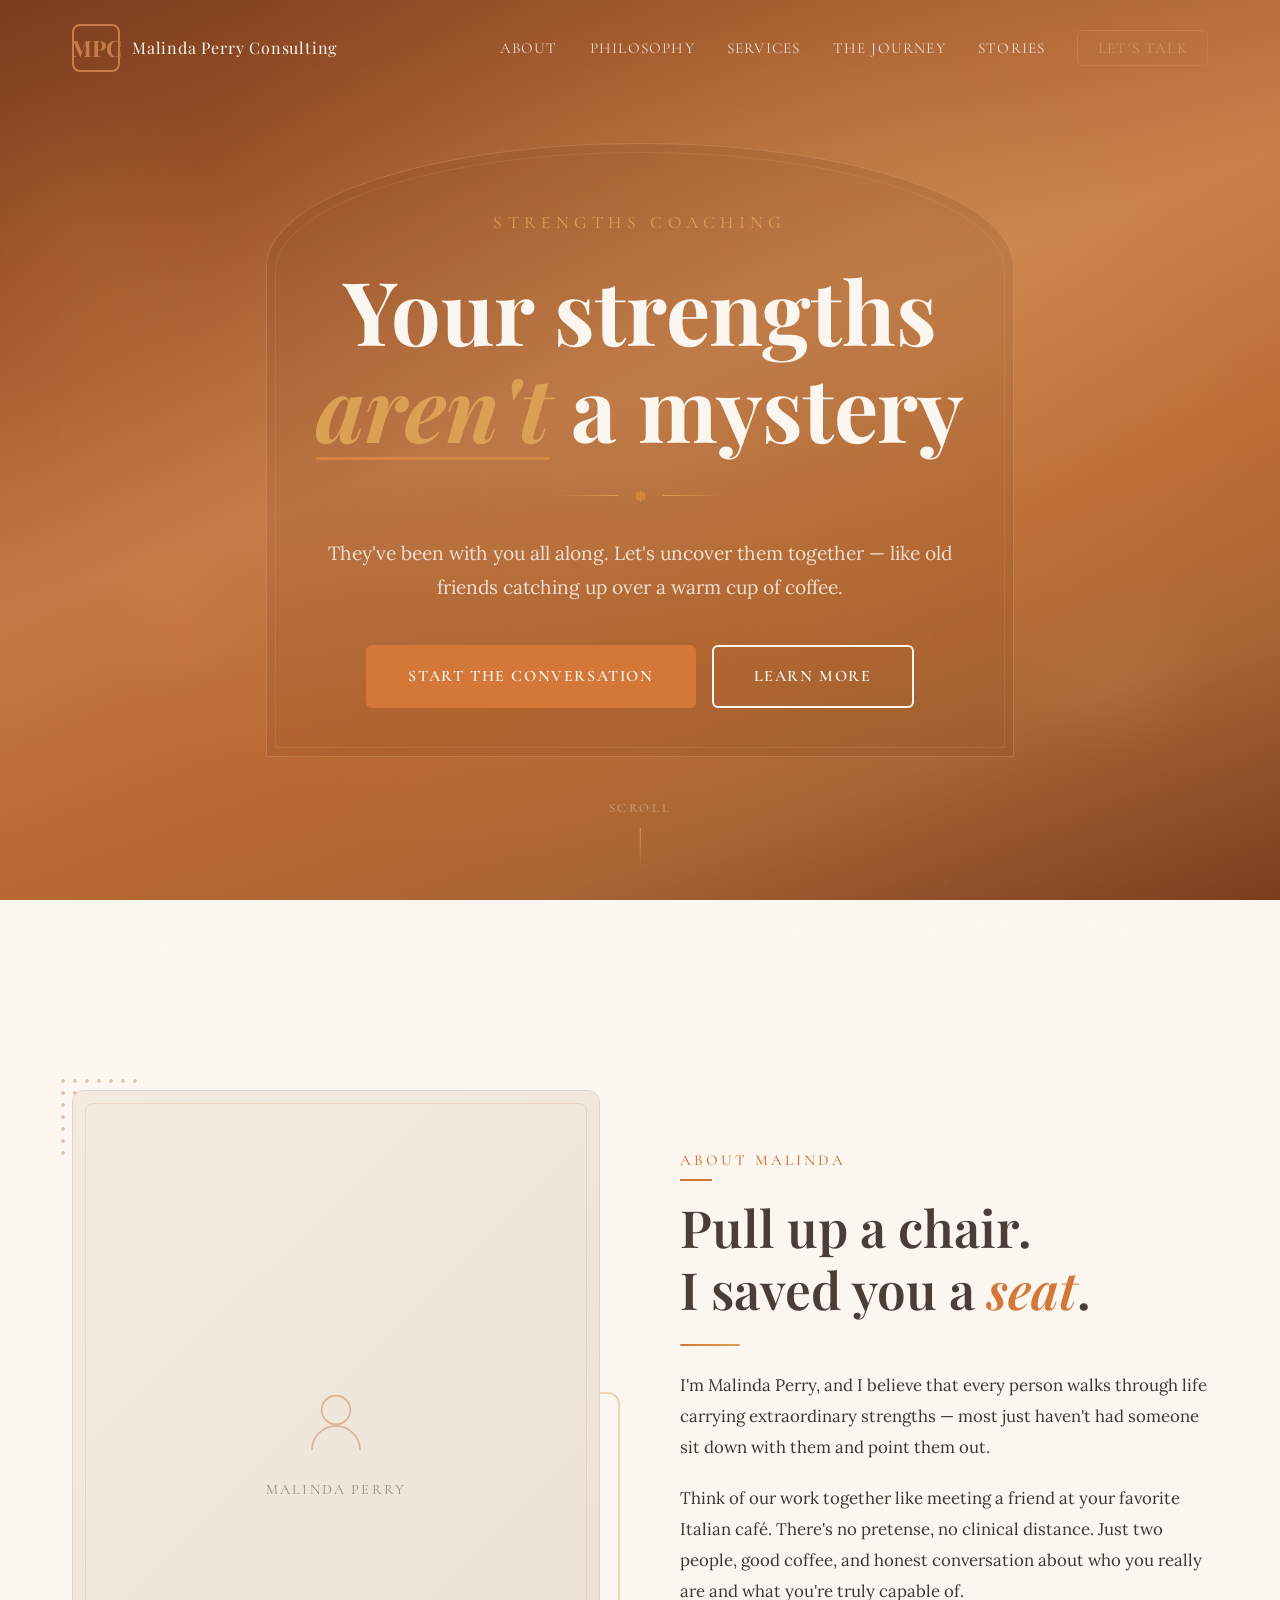
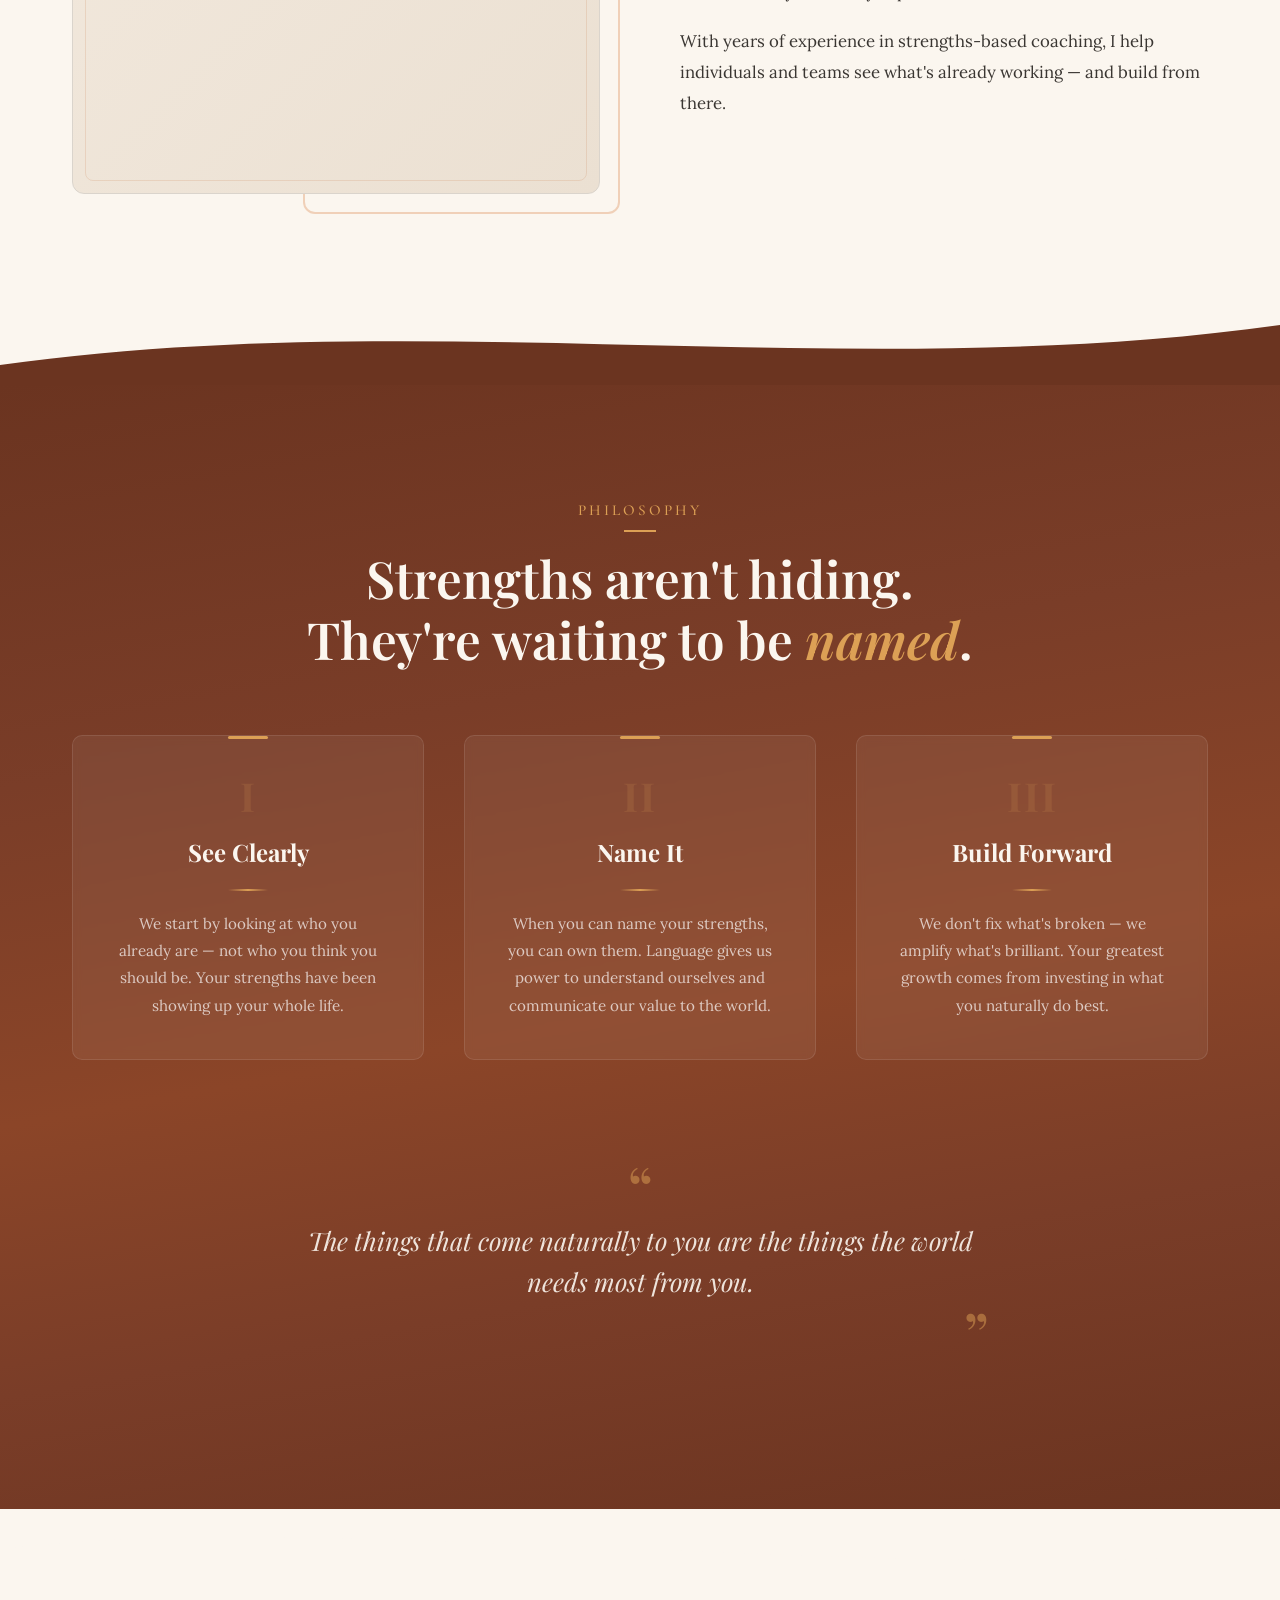
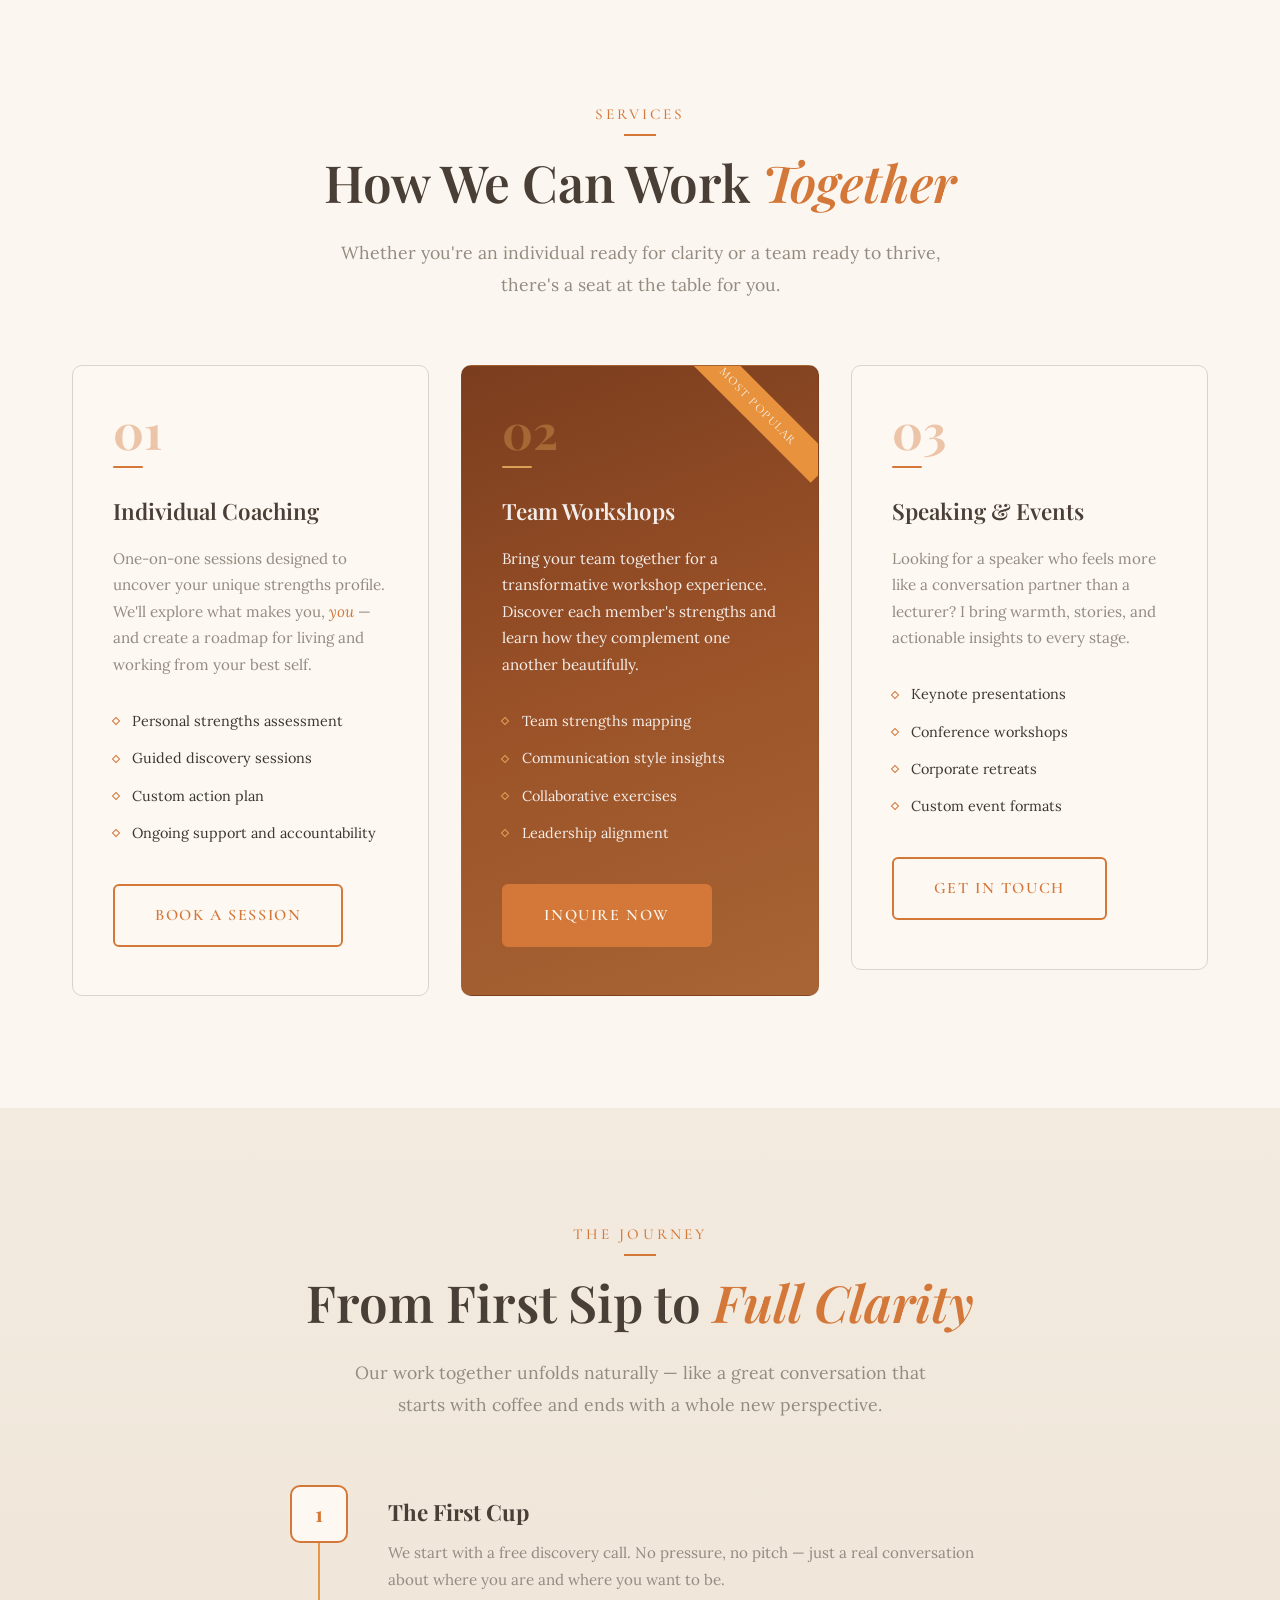
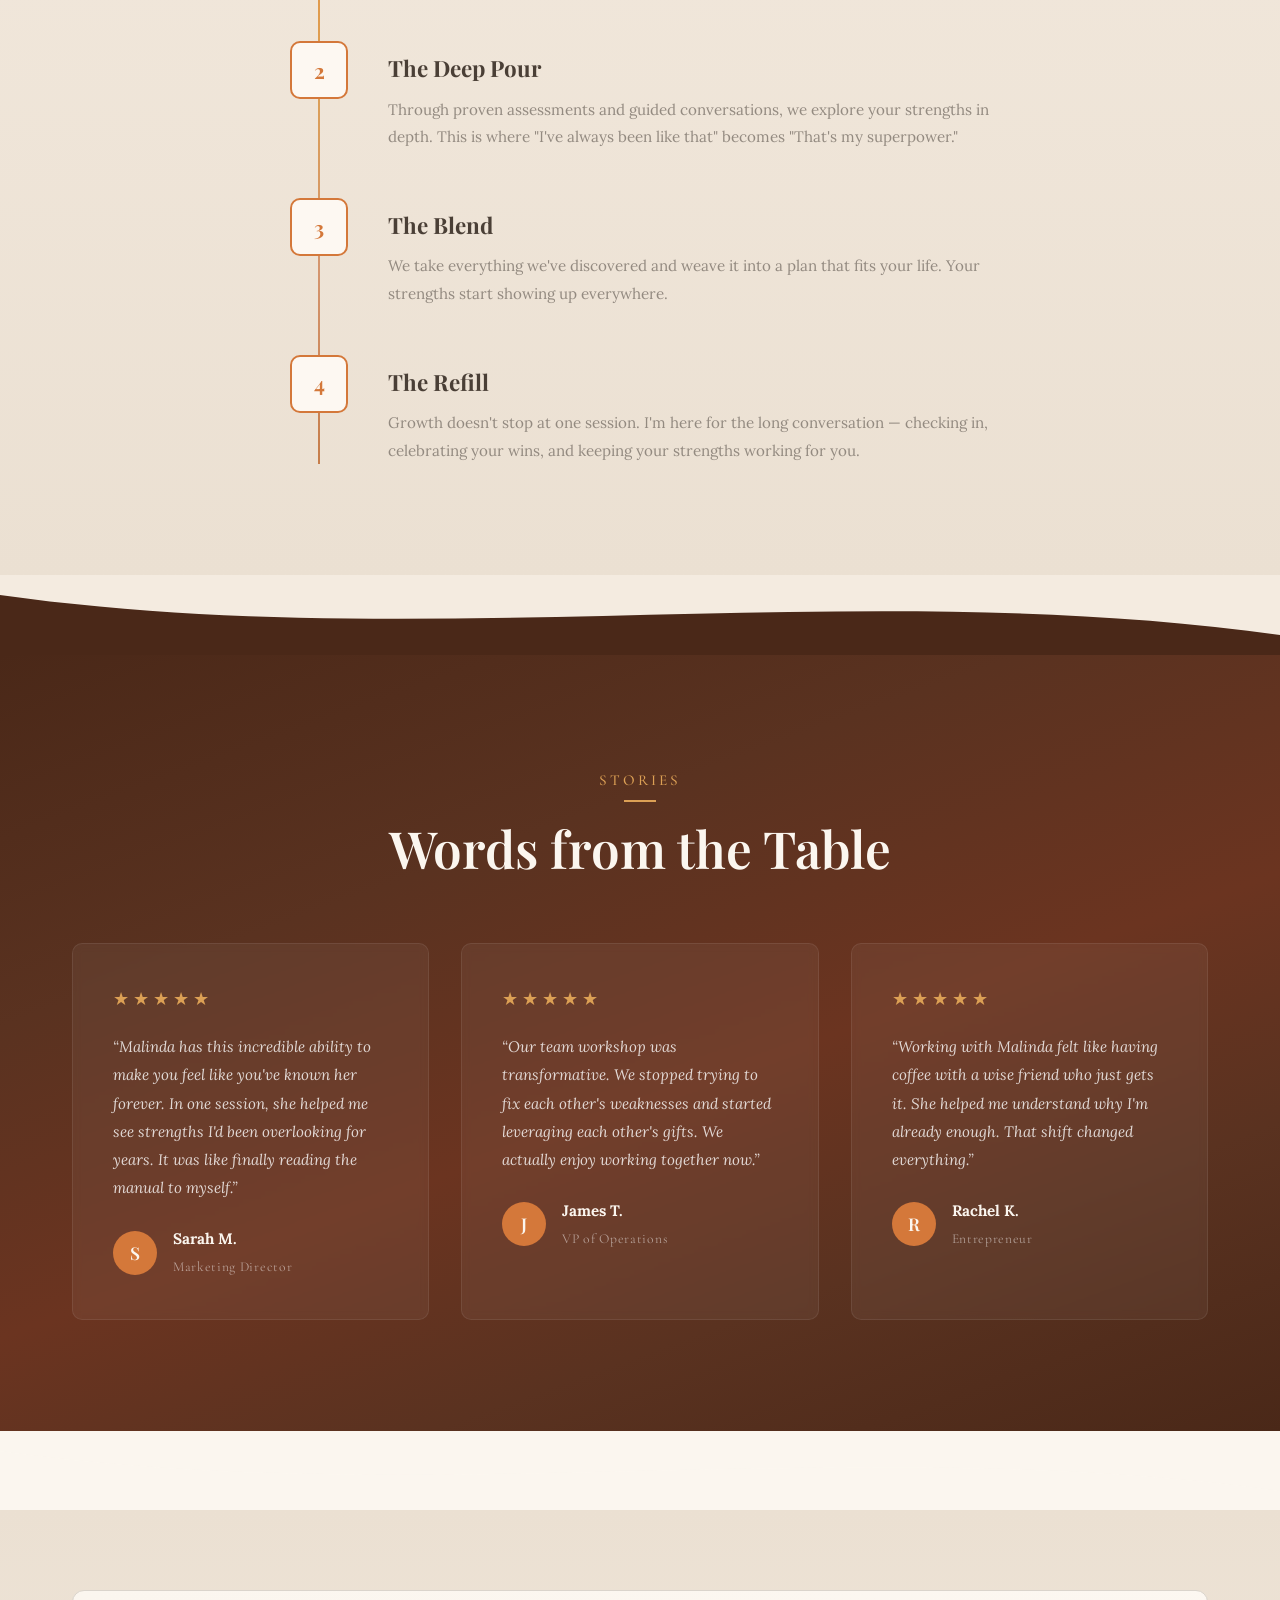
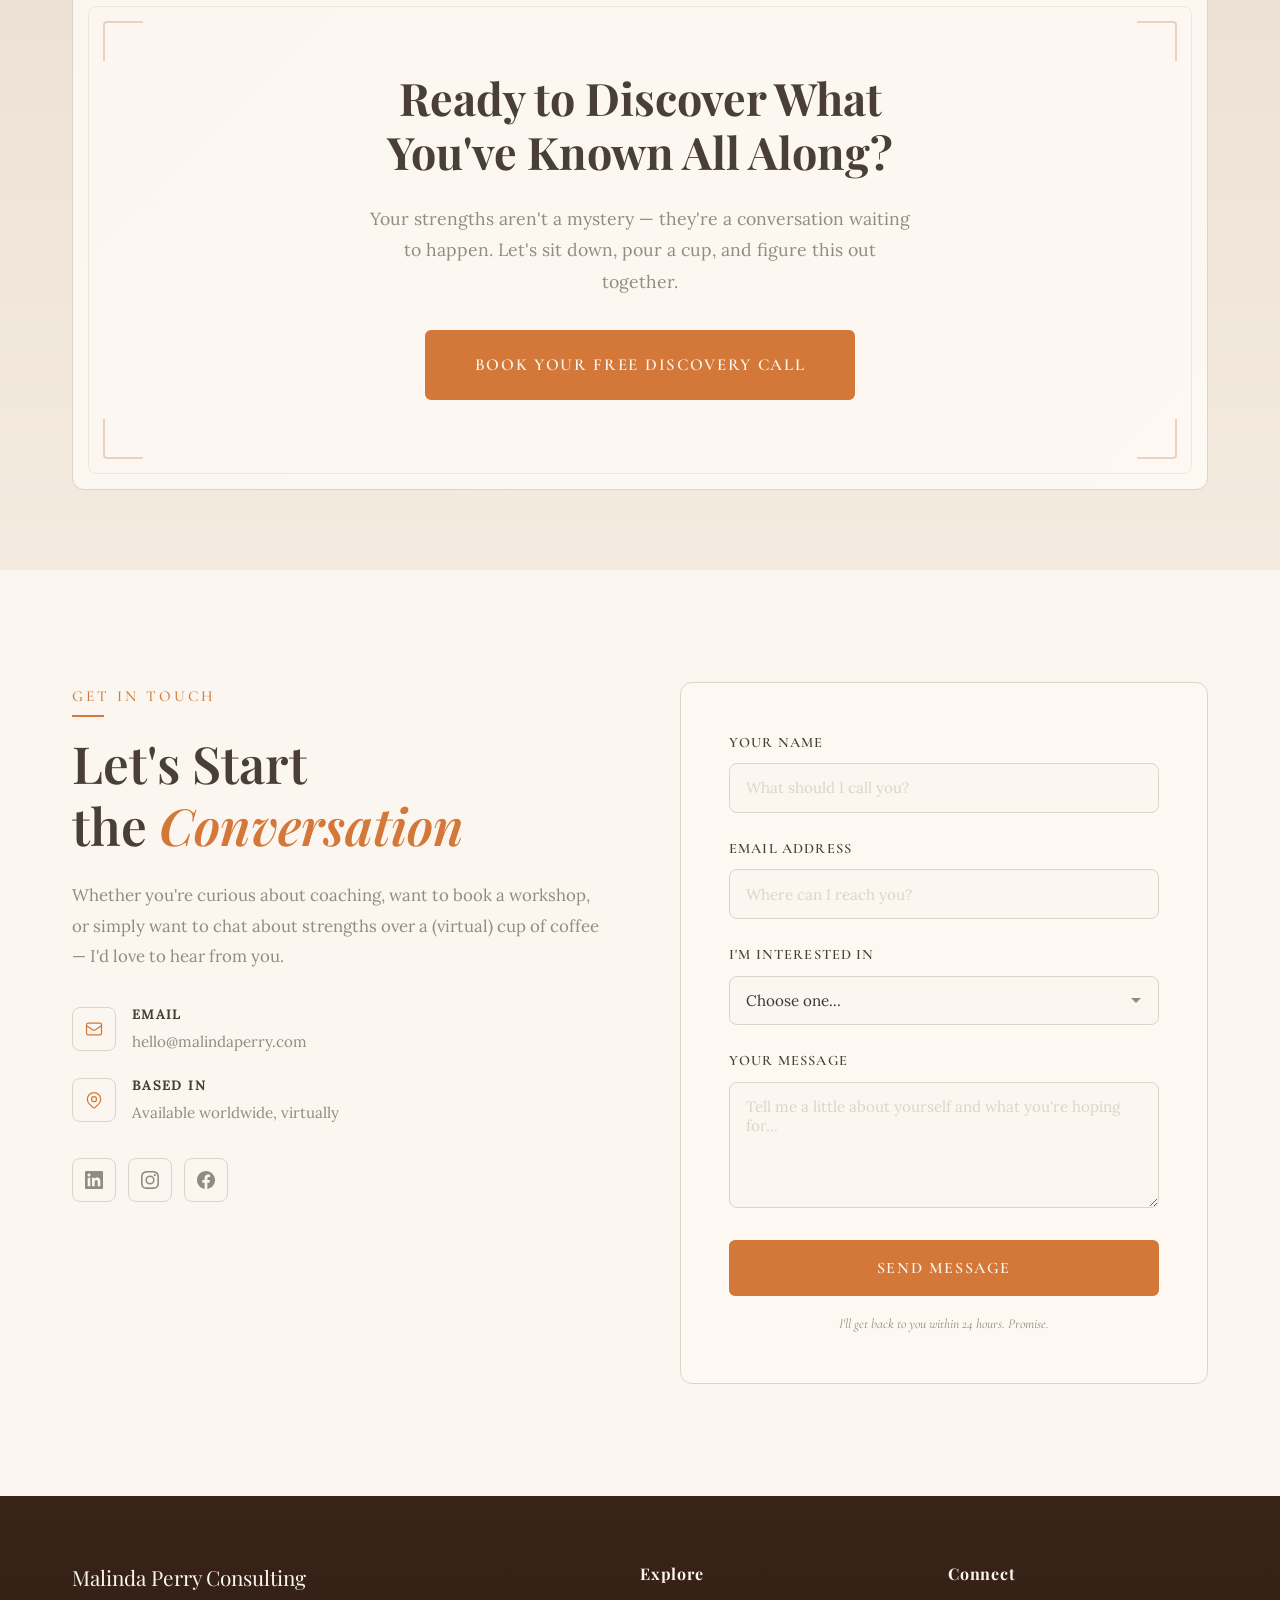
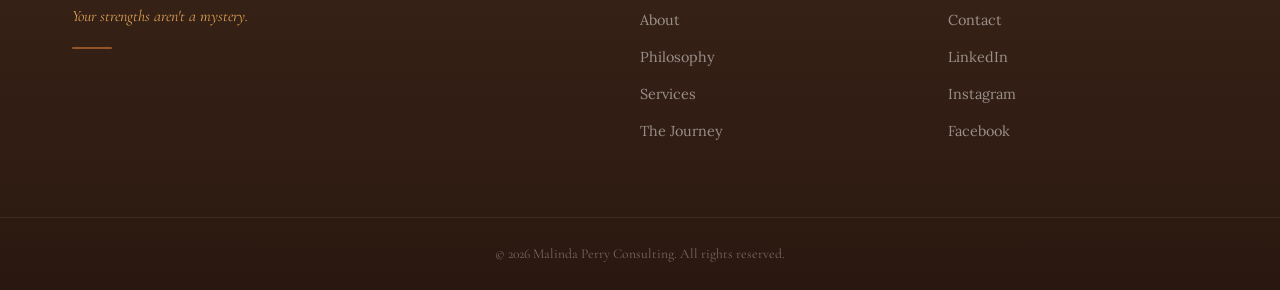
==== commit 089a1df5: "Complete Italian facelift — bold orange palette, arch hero, wave dividers, dynamic animations Rewrot" ====
--- a/index.html
+++ b/index.html
@@ -11,14 +11,6 @@
   <link rel="stylesheet" href="styles.css">
 </head>
 <body>
-
-  <!-- Preloader -->
-  <div class="preloader" id="preloader">
-    <div class="preloader-inner">
-      <div class="preloader-ornament"></div>
-      <span class="preloader-text">Malinda Perry Consulting</span>
-    </div>
-  </div>
 
   <!-- Navigation -->
   <nav class="nav" id="nav">
@@ -46,36 +38,46 @@
   <!-- Hero Section -->
   <header class="hero" id="hero">
     <div class="hero-bg">
+      <div class="hero-bg-gradient"></div>
       <div class="hero-bg-pattern"></div>
-      <div class="hero-bg-gradient"></div>
+      <div class="hero-float hero-float--1"></div>
+      <div class="hero-float hero-float--2"></div>
+      <div class="hero-float hero-float--3"></div>
     </div>
     <div class="hero-content">
-      <div class="hero-ornament hero-ornament--top"></div>
-      <p class="hero-preheading fade-up">Strengths Coaching</p>
-      <h1 class="hero-heading fade-up delay-1">
-        Your strengths<br>
-        <em>aren't</em> a mystery
-      </h1>
-      <div class="hero-divider fade-up delay-2">
-        <span class="hero-divider-line"></span>
-        <span class="hero-divider-diamond"></span>
-        <span class="hero-divider-line"></span>
-      </div>
-      <p class="hero-subheading fade-up delay-3">
-        They've been with you all along. Let's uncover them together &mdash;<br>
-        like old friends catching up over a warm cup of coffee.
-      </p>
-      <div class="hero-cta fade-up delay-4">
-        <a href="#contact" class="btn btn--primary">Start the Conversation</a>
-        <a href="#about" class="btn btn--ghost">Learn More</a>
-      </div>
-      <div class="hero-ornament hero-ornament--bottom"></div>
+      <div class="hero-arch">
+        <div class="hero-arch-inner">
+          <p class="hero-preheading fade-up">Strengths Coaching</p>
+          <h1 class="hero-heading fade-up delay-1">
+            Your strengths<br>
+            <em>aren't</em> a mystery
+          </h1>
+          <div class="hero-divider fade-up delay-2">
+            <span class="hero-divider-line"></span>
+            <span class="hero-divider-icon">&#10053;</span>
+            <span class="hero-divider-line"></span>
+          </div>
+          <p class="hero-subheading fade-up delay-3">
+            They've been with you all along. Let's uncover them together &mdash;
+            like old friends catching up over a warm cup of coffee.
+          </p>
+          <div class="hero-cta fade-up delay-4">
+            <a href="#contact" class="btn btn--primary">Start the Conversation</a>
+            <a href="#about" class="btn btn--ghost">Learn More</a>
+          </div>
+        </div>
+      </div>
     </div>
     <div class="hero-scroll">
       <span>Scroll</span>
       <div class="hero-scroll-line"></div>
     </div>
   </header>
+
+  <!-- Curved Transition -->
+  <div class="section-wave section-wave--cream">
+    <svg viewBox="0 0 1440 80" preserveAspectRatio="none"><path d="M0,40 C360,80 1080,0 1440,40 L1440,80 L0,80 Z" fill="currentColor"/></svg>
+  </div>
 
   <!-- About Section -->
   <section class="section about" id="about">
@@ -93,11 +95,12 @@
               <span class="about-image-label">Malinda Perry</span>
             </div>
             <div class="about-image-accent"></div>
+            <div class="about-image-dots"></div>
           </div>
         </div>
         <div class="about-text-col reveal-right">
           <span class="section-label">About Malinda</span>
-          <h2 class="section-heading">Pull up a chair.<br>I saved you a seat.</h2>
+          <h2 class="section-heading">Pull up a chair.<br>I saved you a <em>seat</em>.</h2>
           <div class="about-divider"></div>
           <p class="about-text">
             I'm Malinda Perry, and I believe that every person walks through life carrying
@@ -118,11 +121,11 @@
     </div>
   </section>
 
-  <!-- Philosophy Section -->
+  <!-- Philosophy Section — Full-Width Orange -->
+  <div class="section-wave section-wave--orange">
+    <svg viewBox="0 0 1440 80" preserveAspectRatio="none"><path d="M0,60 C480,0 960,80 1440,20 L1440,80 L0,80 Z" fill="currentColor"/></svg>
+  </div>
   <section class="section philosophy" id="philosophy">
-    <div class="philosophy-bg">
-      <div class="philosophy-pattern"></div>
-    </div>
     <div class="container">
       <div class="philosophy-header text-center">
         <span class="section-label section-label--light">Philosophy</span>
@@ -132,45 +135,27 @@
       </div>
       <div class="philosophy-grid">
         <div class="philosophy-card reveal-up">
-          <div class="philosophy-card-icon">
-            <svg viewBox="0 0 64 64" fill="none" xmlns="http://www.w3.org/2000/svg">
-              <circle cx="32" cy="32" r="28" stroke="currentColor" stroke-width="1.5"/>
-              <circle cx="32" cy="32" r="8" fill="currentColor" opacity="0.3"/>
-              <line x1="32" y1="4" x2="32" y2="18" stroke="currentColor" stroke-width="1.5"/>
-              <line x1="32" y1="46" x2="32" y2="60" stroke="currentColor" stroke-width="1.5"/>
-              <line x1="4" y1="32" x2="18" y2="32" stroke="currentColor" stroke-width="1.5"/>
-              <line x1="46" y1="32" x2="60" y2="32" stroke="currentColor" stroke-width="1.5"/>
-            </svg>
-          </div>
+          <div class="philosophy-card-num">I</div>
           <h3 class="philosophy-card-title">See Clearly</h3>
+          <div class="philosophy-card-line"></div>
           <p class="philosophy-card-text">
             We start by looking at who you already are &mdash; not who you think you should be.
             Your strengths have been showing up your whole life.
           </p>
         </div>
         <div class="philosophy-card reveal-up delay-1">
-          <div class="philosophy-card-icon">
-            <svg viewBox="0 0 64 64" fill="none" xmlns="http://www.w3.org/2000/svg">
-              <path d="M32 8L38 26H56L42 36L46 54L32 44L18 54L22 36L8 26H26L32 8Z" stroke="currentColor" stroke-width="1.5" fill="none"/>
-              <circle cx="32" cy="32" r="6" fill="currentColor" opacity="0.3"/>
-            </svg>
-          </div>
+          <div class="philosophy-card-num">II</div>
           <h3 class="philosophy-card-title">Name It</h3>
+          <div class="philosophy-card-line"></div>
           <p class="philosophy-card-text">
             When you can name your strengths, you can own them. Language gives us power to
             understand ourselves and communicate our value to the world.
           </p>
         </div>
         <div class="philosophy-card reveal-up delay-2">
-          <div class="philosophy-card-icon">
-            <svg viewBox="0 0 64 64" fill="none" xmlns="http://www.w3.org/2000/svg">
-              <path d="M12 52C12 52 20 32 32 32C44 32 52 12 52 12" stroke="currentColor" stroke-width="1.5" fill="none"/>
-              <circle cx="12" cy="52" r="5" fill="currentColor" opacity="0.3"/>
-              <circle cx="52" cy="12" r="5" fill="currentColor" opacity="0.3"/>
-              <circle cx="32" cy="32" r="5" fill="currentColor" opacity="0.3"/>
-            </svg>
-          </div>
+          <div class="philosophy-card-num">III</div>
           <h3 class="philosophy-card-title">Build Forward</h3>
+          <div class="philosophy-card-line"></div>
           <p class="philosophy-card-text">
             We don't fix what's broken &mdash; we amplify what's brilliant. Your greatest
             growth comes from investing in what you naturally do best.
@@ -186,13 +171,16 @@
       </div>
     </div>
   </section>
+  <div class="section-wave section-wave--cream section-wave--flip">
+    <svg viewBox="0 0 1440 80" preserveAspectRatio="none"><path d="M0,40 C360,80 1080,0 1440,40 L1440,80 L0,80 Z" fill="currentColor"/></svg>
+  </div>
 
   <!-- Services Section -->
   <section class="section services" id="services">
     <div class="container">
       <div class="services-header text-center">
         <span class="section-label">Services</span>
-        <h2 class="section-heading">How We Can Work Together</h2>
+        <h2 class="section-heading">How We Can Work <em>Together</em></h2>
         <p class="section-subtitle">
           Whether you're an individual ready for clarity or a team ready to thrive,
           there's a seat at the table for you.
@@ -266,7 +254,7 @@
     <div class="container">
       <div class="journey-header text-center">
         <span class="section-label">The Journey</span>
-        <h2 class="section-heading">From First Sip to Full Clarity</h2>
+        <h2 class="section-heading">From First Sip to <em>Full Clarity</em></h2>
         <p class="section-subtitle">
           Our work together unfolds naturally &mdash; like a great conversation
           that starts with coffee and ends with a whole new perspective.
@@ -275,66 +263,42 @@
       <div class="journey-timeline">
         <div class="journey-line"></div>
         <div class="journey-step reveal-up">
-          <div class="journey-step-marker">
-            <span>1</span>
-          </div>
+          <div class="journey-step-marker"><span>1</span></div>
           <div class="journey-step-content">
             <h3>The First Cup</h3>
-            <p>
-              We start with a free discovery call. No pressure, no pitch &mdash;
-              just a real conversation about where you are and where you want to be.
-              Think of it as that first coffee where you realize you've found your person.
-            </p>
+            <p>We start with a free discovery call. No pressure, no pitch &mdash; just a real conversation about where you are and where you want to be.</p>
           </div>
         </div>
         <div class="journey-step reveal-up delay-1">
-          <div class="journey-step-marker">
-            <span>2</span>
-          </div>
+          <div class="journey-step-marker"><span>2</span></div>
           <div class="journey-step-content">
             <h3>The Deep Pour</h3>
-            <p>
-              Through proven assessments and guided conversations, we explore
-              your strengths in depth. This is where the magic happens &mdash;
-              where "I've always been like that" becomes "That's my superpower."
-            </p>
+            <p>Through proven assessments and guided conversations, we explore your strengths in depth. This is where "I've always been like that" becomes "That's my superpower."</p>
           </div>
         </div>
         <div class="journey-step reveal-up delay-2">
-          <div class="journey-step-marker">
-            <span>3</span>
-          </div>
+          <div class="journey-step-marker"><span>3</span></div>
           <div class="journey-step-content">
             <h3>The Blend</h3>
-            <p>
-              We take everything we've discovered and weave it into a plan
-              that fits your life. Your strengths start showing up in your
-              work, your relationships, and the way you carry yourself.
-            </p>
+            <p>We take everything we've discovered and weave it into a plan that fits your life. Your strengths start showing up everywhere.</p>
           </div>
         </div>
         <div class="journey-step reveal-up delay-3">
-          <div class="journey-step-marker">
-            <span>4</span>
-          </div>
+          <div class="journey-step-marker"><span>4</span></div>
           <div class="journey-step-content">
             <h3>The Refill</h3>
-            <p>
-              Growth doesn't stop at one session. I'm here for the long
-              conversation &mdash; checking in, adjusting, celebrating your
-              wins, and making sure your strengths keep working for you.
-            </p>
-          </div>
-        </div>
-      </div>
-    </div>
-  </section>
-
-  <!-- Testimonials Section -->
+            <p>Growth doesn't stop at one session. I'm here for the long conversation &mdash; checking in, celebrating your wins, and keeping your strengths working for you.</p>
+          </div>
+        </div>
+      </div>
+    </div>
+  </section>
+
+  <!-- Testimonials Section — Orange BG -->
+  <div class="section-wave section-wave--orange-dark">
+    <svg viewBox="0 0 1440 80" preserveAspectRatio="none"><path d="M0,20 C480,80 960,0 1440,60 L1440,80 L0,80 Z" fill="currentColor"/></svg>
+  </div>
   <section class="section testimonials" id="testimonials">
-    <div class="testimonials-bg">
-      <div class="testimonials-pattern"></div>
-    </div>
     <div class="container">
       <div class="testimonials-header text-center">
         <span class="section-label section-label--light">Stories</span>
@@ -365,7 +329,7 @@
           <p class="testimonial-text">
             &ldquo;Our team workshop was transformative. We stopped trying to fix each
             other's weaknesses and started leveraging each other's gifts.
-            Productivity went up, but more importantly &mdash; we actually enjoy working together now.&rdquo;
+            We actually enjoy working together now.&rdquo;
           </p>
           <div class="testimonial-author">
             <div class="testimonial-author-avatar">J</div>
@@ -381,8 +345,8 @@
           </div>
           <p class="testimonial-text">
             &ldquo;Working with Malinda felt like having coffee with a wise friend who
-            just gets it. She didn't try to change me &mdash; she helped me understand
-            why I'm already enough. That shift changed everything.&rdquo;
+            just gets it. She helped me understand why I'm already enough.
+            That shift changed everything.&rdquo;
           </p>
           <div class="testimonial-author">
             <div class="testimonial-author-avatar">R</div>
@@ -395,6 +359,9 @@
       </div>
     </div>
   </section>
+  <div class="section-wave section-wave--cream section-wave--flip">
+    <svg viewBox="0 0 1440 80" preserveAspectRatio="none"><path d="M0,60 C480,0 960,80 1440,20 L1440,80 L0,80 Z" fill="currentColor"/></svg>
+  </div>
 
   <!-- CTA / Banner Section -->
   <section class="section cta-section">
@@ -420,7 +387,7 @@
       <div class="contact-grid">
         <div class="contact-info reveal-left">
           <span class="section-label">Get in Touch</span>
-          <h2 class="section-heading">Let's Start<br>the Conversation</h2>
+          <h2 class="section-heading">Let's Start<br>the <em>Conversation</em></h2>
           <p class="contact-text">
             Whether you're curious about coaching, want to book a workshop, or
             simply want to chat about strengths over a (virtual) cup of coffee &mdash;
--- a/styles.css
+++ b/styles.css
@@ -1,37 +1,46 @@
 /* ============================================================
    MALINDA PERRY CONSULTING
-   Strengths Coaching — Old Italy Aesthetic
-   Color Palette: Copper, Jade, Teal, Off-White
+   Strengths Coaching — Old Italy / Tuscan Villa Aesthetic
+   Color Identity: ORANGE — Warm Terracotta, Burnt Orange
    ============================================================ */
 
 /* --- CSS Custom Properties --- */
 :root {
-  /* Primary Palette */
-  --copper:        #B87333;
-  --copper-light:  #D4956A;
-  --copper-dark:   #8C5A28;
-  --copper-glow:   rgba(184, 115, 51, 0.25);
-
-  --jade:          #00A86B;
-  --jade-light:    #3DBF8E;
-  --jade-dark:     #007A4D;
-  --jade-muted:    #4A9E7E;
-
-  --teal:          #367588;
-  --teal-light:    #5A9FB5;
-  --teal-dark:     #1E4D5E;
-  --teal-deep:     #1B3A4B;
-
-  --offwhite:      #FAF6F1;
-  --cream:         #F5EDE3;
-  --warm-white:    #FFF9F4;
-  --parchment:     #EDE4D8;
-
-  /* Neutrals */
-  --charcoal:      #2C2C2C;
-  --dark-brown:    #3D2B1F;
-  --warm-gray:     #8B8178;
-  --light-gray:    #D4CFC8;
+  /* Primary Palette — Warm Terracotta / Copper */
+  --copper:        #C67D4A;
+  --copper-light:  #D4956E;
+  --copper-dark:   #A86535;
+  --copper-glow:   rgba(198, 125, 74, 0.3);
+
+  /* THE Main Color — Orange */
+  --orange:        #D4783A;
+  --orange-bright: #E8923E;
+  --orange-burnt:  #B86830;
+  --amber:         #DCA055;
+
+  /* Accent — Muted Sage */
+  --jade:          #5E8E78;
+  --jade-light:    #7BAA94;
+  --jade-dark:     #4A7562;
+  --jade-muted:    #6B9E86;
+
+  /* Sparingly — Teal */
+  --teal:          #5A8A86;
+  --teal-light:    #78A8A4;
+  --teal-dark:     #3D6B68;
+  --teal-deep:     #2D4F4D;
+
+  /* Warm Neutrals */
+  --offwhite:      #FBF6EF;
+  --cream:         #F4EBE0;
+  --warm-white:    #FDF8F2;
+  --parchment:     #EBE0D2;
+
+  /* Dark Neutrals */
+  --charcoal:      #3A3632;
+  --dark-brown:    #4A3F36;
+  --warm-gray:     #938A80;
+  --light-gray:    #DAD4CC;
 
   /* Typography */
   --font-display:  'Playfair Display', Georgia, 'Times New Roman', serif;
@@ -108,7 +117,7 @@
   font-weight: 500;
   letter-spacing: 0.2em;
   text-transform: uppercase;
-  color: var(--copper);
+  color: var(--orange);
   margin-bottom: 1rem;
   position: relative;
   padding-bottom: 0.5rem;
@@ -121,7 +130,7 @@
   left: 0;
   width: 2rem;
   height: 2px;
-  background: var(--copper);
+  background: var(--orange);
 }
 
 .text-center .section-label::after {
@@ -130,11 +139,11 @@
 }
 
 .section-label--light {
-  color: var(--copper-light);
+  color: var(--amber);
 }
 
 .section-label--light::after {
-  background: var(--copper-light);
+  background: var(--amber);
 }
 
 .section-heading {
@@ -148,7 +157,7 @@
 
 .section-heading em {
   font-style: italic;
-  color: var(--copper);
+  color: var(--orange);
 }
 
 .section-heading--light {
@@ -156,7 +165,7 @@
 }
 
 .section-heading--light em {
-  color: var(--copper-light);
+  color: var(--amber);
 }
 
 .section-subtitle {
@@ -178,7 +187,7 @@
   text-transform: uppercase;
   padding: 1rem 2.5rem;
   border: 2px solid transparent;
-  border-radius: 0;
+  border-radius: 6px;
   cursor: pointer;
   transition: all 0.4s var(--ease-out);
   position: relative;
@@ -201,14 +210,14 @@
 }
 
 .btn--primary {
-  background: var(--copper);
+  background: var(--orange);
   color: var(--offwhite);
-  border-color: var(--copper);
+  border-color: var(--orange);
 }
 
 .btn--primary:hover {
-  background: var(--copper-dark);
-  border-color: var(--copper-dark);
+  background: var(--orange-burnt);
+  border-color: var(--orange-burnt);
   transform: translateY(-2px);
   box-shadow: 0 8px 30px var(--copper-glow);
 }
@@ -227,12 +236,12 @@
 
 .btn--outline {
   background: transparent;
-  color: var(--copper);
-  border-color: var(--copper);
+  color: var(--orange);
+  border-color: var(--orange);
 }
 
 .btn--outline:hover {
-  background: var(--copper);
+  background: var(--orange);
   color: var(--offwhite);
   transform: translateY(-2px);
   box-shadow: 0 8px 30px var(--copper-glow);
@@ -248,76 +257,60 @@
   font-size: 1.05rem;
 }
 
-/* --- Preloader --- */
-.preloader {
-  position: fixed;
-  inset: 0;
-  z-index: 9999;
-  background: var(--teal-deep);
-  display: flex;
-  align-items: center;
-  justify-content: center;
-  transition: opacity 0.6s ease, visibility 0.6s ease;
-}
-
-.preloader.hidden {
-  opacity: 0;
-  visibility: hidden;
-  pointer-events: none;
-}
-
-.preloader-inner {
-  text-align: center;
-}
-
-.preloader-ornament {
-  width: 50px;
-  height: 50px;
-  border: 2px solid var(--copper);
-  border-radius: 50%;
-  margin: 0 auto 1.5rem;
-  position: relative;
-  animation: preloaderSpin 1.5s linear infinite;
-}
-
-.preloader-ornament::before {
-  content: '';
-  position: absolute;
-  top: 50%;
-  left: 50%;
-  transform: translate(-50%, -50%);
-  width: 12px;
-  height: 12px;
-  background: var(--copper);
-  border-radius: 50%;
-}
-
-.preloader-ornament::after {
-  content: '';
-  position: absolute;
-  top: -6px;
-  left: 50%;
-  transform: translateX(-50%);
-  width: 8px;
-  height: 8px;
-  background: var(--jade);
-  border-radius: 50%;
-}
-
-@keyframes preloaderSpin {
-  to { transform: rotate(360deg); }
-}
-
-.preloader-text {
-  font-family: var(--font-display);
-  font-size: 1.2rem;
-  color: var(--copper-light);
-  letter-spacing: 0.15em;
-  text-transform: uppercase;
-  opacity: 0.8;
-}
-
-/* --- Navigation --- */
+
+/* ============================================================
+   SECTION WAVE DIVIDERS
+   SVG curved transitions between sections
+   ============================================================ */
+.section-wave {
+  position: relative;
+  width: 100%;
+  height: 80px;
+  margin-top: -1px;
+  margin-bottom: -1px;
+  overflow: hidden;
+  line-height: 0;
+  z-index: 2;
+}
+
+.section-wave svg {
+  display: block;
+  width: 100%;
+  height: 100%;
+}
+
+/* Cream wave — transitions INTO cream/offwhite sections */
+.section-wave--cream {
+  color: var(--offwhite);
+  background: transparent;
+}
+
+/* Orange wave — transitions INTO the philosophy section (deep burnt orange) */
+.section-wave--orange {
+  color: #6B3420;
+  background: var(--offwhite);
+}
+
+/* Dark orange wave — transitions INTO the testimonials section */
+.section-wave--orange-dark {
+  color: #4A2818;
+  background: var(--cream);
+}
+
+/* Flipped wave — used after dark sections transitioning back to light */
+.section-wave--flip {
+  transform: scaleY(-1);
+}
+
+/* When flip comes after philosophy, it sits on the orange bg */
+.section-wave--flip.section-wave--cream {
+  background: transparent;
+}
+
+
+/* ============================================================
+   NAVIGATION
+   ============================================================ */
 .nav {
   position: fixed;
   top: 0;
@@ -329,10 +322,10 @@
 }
 
 .nav.scrolled {
-  background: rgba(27, 58, 75, 0.97);
+  background: rgba(58, 36, 24, 0.97);
   backdrop-filter: blur(12px);
   padding: 0.8rem 0;
-  box-shadow: 0 4px 30px rgba(0,0,0,0.15);
+  box-shadow: 0 4px 30px rgba(0,0,0,0.2);
 }
 
 .nav-container {
@@ -361,6 +354,7 @@
   align-items: center;
   justify-content: center;
   border: 2px solid var(--copper);
+  border-radius: 8px;
   transition: all 0.3s ease;
 }
 
@@ -400,8 +394,8 @@
   bottom: -2px;
   left: 0;
   width: 0;
-  height: 1px;
-  background: var(--copper);
+  height: 2px;
+  background: var(--orange);
   transition: width 0.3s var(--ease-out);
 }
 
@@ -417,6 +411,7 @@
   color: var(--copper-light);
   border: 1px solid var(--copper);
   padding: 0.5rem 1.2rem;
+  border-radius: 6px;
 }
 
 .nav-link--cta::after {
@@ -424,7 +419,8 @@
 }
 
 .nav-link--cta:hover {
-  background: var(--copper);
+  background: var(--orange);
+  border-color: var(--orange);
   color: var(--offwhite);
 }
 
@@ -458,7 +454,11 @@
   transform: rotate(-45deg) translate(5px, -5px);
 }
 
-/* --- Hero Section --- */
+
+/* ============================================================
+   HERO SECTION — Rich Terracotta / Orange Gradient
+   With arch-shaped frame and floating decorative elements
+   ============================================================ */
 .hero {
   min-height: 100vh;
   display: flex;
@@ -474,30 +474,103 @@
   z-index: 0;
 }
 
+/* Rich terracotta/orange hero gradient — THE identity */
 .hero-bg-gradient {
   position: absolute;
   inset: 0;
   background: linear-gradient(
     160deg,
-    var(--teal-deep) 0%,
-    #1B4040 30%,
-    #2A4A3A 50%,
-    var(--teal-dark) 70%,
-    #1B3A4B 100%
+    #7A3D1E 0%,
+    #9B5228 20%,
+    #C67D4A 45%,
+    #B86830 65%,
+    #A86535 80%,
+    #7A3D1E 100%
   );
 }
 
+/* Warm radial overlays for depth — like light through terracotta arches */
+.hero-bg-gradient::after {
+  content: '';
+  position: absolute;
+  inset: 0;
+  background:
+    radial-gradient(ellipse at 70% 25%, rgba(220, 160, 85, 0.25) 0%, transparent 55%),
+    radial-gradient(ellipse at 20% 75%, rgba(184, 104, 48, 0.2) 0%, transparent 50%),
+    radial-gradient(ellipse at 50% 50%, rgba(255, 220, 180, 0.08) 0%, transparent 70%);
+}
+
+/* Subtle dot pattern — like aged terracotta texture */
 .hero-bg-pattern {
   position: absolute;
   inset: 0;
   z-index: 1;
   opacity: 0.06;
   background-image:
-    radial-gradient(ellipse at 20% 50%, var(--copper) 1px, transparent 1px),
-    radial-gradient(ellipse at 80% 50%, var(--jade) 1px, transparent 1px);
-  background-size: 60px 60px, 80px 80px;
-}
-
+    radial-gradient(ellipse at 25% 40%, var(--amber) 1px, transparent 1px),
+    radial-gradient(ellipse at 75% 60%, var(--copper-light) 1px, transparent 1px),
+    radial-gradient(ellipse at 50% 80%, var(--orange-bright) 1px, transparent 1px);
+  background-size: 50px 50px, 70px 70px, 90px 90px;
+}
+
+/* --- Floating Decorative Elements --- */
+.hero-float {
+  position: absolute;
+  z-index: 1;
+  border-radius: 50%;
+  opacity: 0.12;
+  pointer-events: none;
+}
+
+.hero-float--1 {
+  width: 300px;
+  height: 300px;
+  top: 10%;
+  left: -5%;
+  background: radial-gradient(circle, var(--amber) 0%, transparent 70%);
+  animation: heroFloat1 8s ease-in-out infinite;
+}
+
+.hero-float--2 {
+  width: 200px;
+  height: 200px;
+  bottom: 15%;
+  right: 5%;
+  background: radial-gradient(circle, var(--copper-light) 0%, transparent 70%);
+  animation: heroFloat2 10s ease-in-out infinite;
+  /* Diamond shape */
+  border-radius: 0;
+  transform: rotate(45deg);
+}
+
+.hero-float--3 {
+  width: 150px;
+  height: 150px;
+  top: 60%;
+  left: 8%;
+  background: radial-gradient(circle, var(--orange-bright) 0%, transparent 70%);
+  animation: heroFloat3 12s ease-in-out infinite;
+}
+
+@keyframes heroFloat1 {
+  0%, 100% { transform: translate(0, 0) scale(1); }
+  25% { transform: translate(20px, -15px) scale(1.05); }
+  50% { transform: translate(10px, 20px) scale(0.95); }
+  75% { transform: translate(-15px, 10px) scale(1.03); }
+}
+
+@keyframes heroFloat2 {
+  0%, 100% { transform: rotate(45deg) translate(0, 0); }
+  33% { transform: rotate(45deg) translate(-15px, 20px); }
+  66% { transform: rotate(45deg) translate(20px, -10px); }
+}
+
+@keyframes heroFloat3 {
+  0%, 100% { transform: translate(0, 0); opacity: 0.12; }
+  50% { transform: translate(15px, -20px); opacity: 0.18; }
+}
+
+/* --- Hero Content --- */
 .hero-content {
   position: relative;
   z-index: 2;
@@ -506,31 +579,28 @@
   max-width: 900px;
 }
 
-.hero-ornament {
-  display: flex;
-  justify-content: center;
-  margin: 1rem 0;
-}
-
-.hero-ornament--top::before,
-.hero-ornament--bottom::before {
+/* --- Arch-Shaped Frame --- */
+.hero-arch {
+  border-radius: 50% 50% 0 0 / 20% 20% 0 0;
+  border: 1px solid rgba(255, 220, 180, 0.2);
+  padding: 4rem 3rem 3rem;
+  position: relative;
+  background: rgba(122, 61, 30, 0.15);
+  backdrop-filter: blur(2px);
+}
+
+.hero-arch::before {
   content: '';
-  display: block;
-  width: 60px;
-  height: 60px;
-  border: 1px solid rgba(184, 115, 51, 0.3);
-  transform: rotate(45deg);
-}
-
-.hero-ornament--top::after,
-.hero-ornament--bottom::after {
-  content: '';
-  display: block;
-  width: 30px;
-  height: 30px;
-  border: 1px solid rgba(0, 168, 107, 0.3);
-  transform: rotate(45deg);
-  position: absolute;
+  position: absolute;
+  inset: 8px;
+  border-radius: 50% 50% 0 0 / 20% 20% 0 0;
+  border: 1px solid rgba(255, 220, 180, 0.1);
+  pointer-events: none;
+}
+
+.hero-arch-inner {
+  position: relative;
+  z-index: 1;
 }
 
 .hero-preheading {
@@ -538,7 +608,7 @@
   font-size: 1.1rem;
   letter-spacing: 0.3em;
   text-transform: uppercase;
-  color: var(--copper-light);
+  color: var(--amber);
   margin-bottom: 1.5rem;
 }
 
@@ -553,7 +623,7 @@
 
 .hero-heading em {
   font-style: italic;
-  color: var(--copper-light);
+  color: var(--amber);
   position: relative;
 }
 
@@ -564,8 +634,9 @@
   left: 0;
   right: 0;
   height: 3px;
-  background: var(--copper);
-  opacity: 0.5;
+  background: var(--orange-bright);
+  opacity: 0.6;
+  border-radius: 2px;
 }
 
 .hero-divider {
@@ -579,25 +650,24 @@
 .hero-divider-line {
   width: 60px;
   height: 1px;
-  background: linear-gradient(90deg, transparent, var(--copper-light));
+  background: linear-gradient(90deg, transparent, var(--amber));
 }
 
 .hero-divider-line:last-child {
-  background: linear-gradient(90deg, var(--copper-light), transparent);
-}
-
-.hero-divider-diamond {
-  width: 10px;
-  height: 10px;
-  background: var(--copper);
-  transform: rotate(45deg);
-  flex-shrink: 0;
+  background: linear-gradient(90deg, var(--amber), transparent);
+}
+
+.hero-divider-icon {
+  color: var(--orange-bright);
+  font-size: 1rem;
+  line-height: 1;
+  opacity: 0.8;
 }
 
 .hero-subheading {
   font-family: var(--font-body);
   font-size: clamp(1rem, 2vw, 1.2rem);
-  color: rgba(255, 255, 255, 0.75);
+  color: rgba(255, 255, 255, 0.78);
   line-height: 1.8;
   max-width: 650px;
   margin: 0 auto 2.5rem;
@@ -633,7 +703,7 @@
 .hero-scroll-line {
   width: 1px;
   height: 40px;
-  background: linear-gradient(to bottom, var(--copper-light), transparent);
+  background: linear-gradient(to bottom, var(--amber), transparent);
   animation: scrollPulse 2s ease-in-out infinite;
 }
 
@@ -642,7 +712,10 @@
   50% { opacity: 0.3; transform: scaleY(0.6); }
 }
 
-/* --- About Section --- */
+
+/* ============================================================
+   ABOUT SECTION — Cream/Off-White Background
+   ============================================================ */
 .about {
   background: var(--offwhite);
   overflow: hidden;
@@ -667,6 +740,7 @@
   align-items: center;
   justify-content: center;
   border: 1px solid var(--light-gray);
+  border-radius: 12px;
   position: relative;
   overflow: hidden;
 }
@@ -675,7 +749,8 @@
   content: '';
   position: absolute;
   inset: 12px;
-  border: 1px solid rgba(184, 115, 51, 0.2);
+  border: 1px solid rgba(198, 125, 74, 0.18);
+  border-radius: 8px;
 }
 
 .about-image-icon {
@@ -700,16 +775,31 @@
   right: -20px;
   width: 60%;
   height: 60%;
-  border: 2px solid var(--copper);
+  border: 2px solid var(--orange);
+  border-radius: 12px;
   opacity: 0.3;
   z-index: -1;
+}
+
+/* Decorative dot pattern — like mosaic tile texture */
+.about-image-dots {
+  position: absolute;
+  top: -15px;
+  left: -15px;
+  width: 80px;
+  height: 80px;
+  z-index: -1;
+  opacity: 0.4;
+  background-image: radial-gradient(circle, var(--copper) 2px, transparent 2px);
+  background-size: 12px 12px;
 }
 
 .about-divider {
   width: 60px;
   height: 2px;
-  background: linear-gradient(90deg, var(--copper), var(--jade-muted));
+  background: linear-gradient(90deg, var(--orange), var(--amber));
   margin: 1.5rem 0;
+  border-radius: 1px;
 }
 
 .about-text {
@@ -719,13 +809,19 @@
   line-height: 1.85;
 }
 
-/* --- Philosophy Section --- */
+
+/* ============================================================
+   PHILOSOPHY SECTION — Deep Burnt Orange / Terracotta Interior
+   Like being inside a beautiful terracotta building
+   ============================================================ */
 .philosophy {
   background: linear-gradient(
     170deg,
-    var(--teal-deep) 0%,
-    var(--teal-dark) 40%,
-    #1B4040 100%
+    #6B3420 0%,
+    #7A3D28 30%,
+    #8B4528 55%,
+    #7A3D28 75%,
+    #6B3420 100%
   );
   position: relative;
   overflow: hidden;
@@ -736,24 +832,25 @@
   inset: 0;
 }
 
+/* Grid pattern — like terracotta tile lines */
 .philosophy-pattern {
   position: absolute;
   inset: 0;
-  opacity: 0.04;
+  opacity: 0.05;
   background-image:
     repeating-linear-gradient(
       0deg,
       transparent,
       transparent 40px,
-      rgba(184, 115, 51, 0.5) 40px,
-      rgba(184, 115, 51, 0.5) 41px
+      rgba(255, 220, 180, 0.4) 40px,
+      rgba(255, 220, 180, 0.4) 41px
     ),
     repeating-linear-gradient(
       90deg,
       transparent,
       transparent 40px,
-      rgba(184, 115, 51, 0.5) 40px,
-      rgba(184, 115, 51, 0.5) 41px
+      rgba(255, 220, 180, 0.4) 40px,
+      rgba(255, 220, 180, 0.4) 41px
     );
 }
 
@@ -769,12 +866,13 @@
 }
 
 .philosophy-card {
-  background: rgba(255, 255, 255, 0.05);
-  border: 1px solid rgba(255, 255, 255, 0.08);
+  background: rgba(255, 255, 255, 0.06);
+  border: 1px solid rgba(255, 255, 255, 0.1);
   padding: 2.5rem;
   text-align: center;
   transition: all 0.5s var(--ease-out);
   position: relative;
+  border-radius: 10px;
   backdrop-filter: blur(4px);
 }
 
@@ -786,25 +884,31 @@
   transform: translateX(-50%);
   width: 40px;
   height: 3px;
-  background: var(--copper);
+  background: var(--amber);
+  border-radius: 2px;
   transition: width 0.4s var(--ease-out);
 }
 
 .philosophy-card:hover {
-  background: rgba(255, 255, 255, 0.08);
+  background: rgba(255, 255, 255, 0.1);
   transform: translateY(-5px);
-  box-shadow: 0 20px 60px rgba(0, 0, 0, 0.2);
+  box-shadow: 0 20px 60px rgba(0, 0, 0, 0.25);
 }
 
 .philosophy-card:hover::before {
   width: 80px;
 }
 
-.philosophy-card-icon {
-  width: 64px;
-  height: 64px;
-  margin: 0 auto 1.5rem;
-  color: var(--copper-light);
+/* Roman numeral decoration — large, semi-transparent */
+.philosophy-card-num {
+  font-family: var(--font-display);
+  font-size: 2.5rem;
+  font-weight: 700;
+  color: var(--amber);
+  opacity: 0.35;
+  line-height: 1;
+  margin-bottom: 1rem;
+  letter-spacing: 0.05em;
 }
 
 .philosophy-card-title {
@@ -814,10 +918,26 @@
   margin-bottom: 1rem;
 }
 
+/* Decorative line — short 40px ornamental line */
+.philosophy-card-line {
+  width: 40px;
+  height: 2px;
+  background: linear-gradient(90deg, transparent, var(--amber), transparent);
+  margin: 0 auto 1.2rem;
+  border-radius: 1px;
+}
+
 .philosophy-card-text {
   font-size: 0.95rem;
-  color: rgba(255, 255, 255, 0.65);
+  color: rgba(255, 255, 255, 0.7);
   line-height: 1.8;
+}
+
+.philosophy-card-icon {
+  width: 64px;
+  height: 64px;
+  margin: 0 auto 1.5rem;
+  color: var(--amber);
 }
 
 .philosophy-quote {
@@ -844,8 +964,8 @@
 .philosophy-quote-mark {
   font-family: var(--font-display);
   font-size: 4rem;
-  color: var(--copper);
-  opacity: 0.4;
+  color: var(--amber);
+  opacity: 0.5;
   line-height: 1;
 }
 
@@ -853,7 +973,10 @@
   text-align: right;
 }
 
-/* --- Services Section --- */
+
+/* ============================================================
+   SERVICES SECTION — Cream/Off-White Background
+   ============================================================ */
 .services {
   background: var(--offwhite);
 }
@@ -876,6 +999,7 @@
   transition: all 0.5s var(--ease-out);
   position: relative;
   overflow: hidden;
+  border-radius: 10px;
 }
 
 .service-card::after {
@@ -885,9 +1009,10 @@
   left: 0;
   right: 0;
   height: 3px;
-  background: linear-gradient(90deg, var(--copper), var(--jade-muted));
+  background: linear-gradient(90deg, var(--orange), var(--amber), var(--copper-light));
   transform: scaleX(0);
   transition: transform 0.4s var(--ease-out);
+  border-radius: 0 0 10px 10px;
 }
 
 .service-card:hover {
@@ -899,14 +1024,16 @@
   transform: scaleX(1);
 }
 
+/* Featured card — warm terracotta gradient, NOT green */
 .service-card--featured {
-  background: linear-gradient(160deg, var(--teal-deep), var(--teal-dark));
+  background: linear-gradient(160deg, #7A3D1E, #9B5228 50%, #A86535 100%);
   border-color: transparent;
   transform: scale(1.02);
 }
 
 .service-card--featured:hover {
   transform: scale(1.02) translateY(-8px);
+  box-shadow: 0 20px 60px rgba(122, 61, 30, 0.3);
 }
 
 .service-card--featured .service-card-title,
@@ -916,18 +1043,22 @@
 }
 
 .service-card--featured .service-card-number {
-  color: var(--copper-light);
+  color: var(--amber);
+}
+
+.service-card--featured .service-card-accent {
+  background: var(--amber);
 }
 
 .service-card--featured::after {
-  background: var(--copper);
+  background: var(--amber);
 }
 
 .service-card-badge {
   position: absolute;
   top: 1.5rem;
   right: -2rem;
-  background: var(--copper);
+  background: var(--orange-bright);
   color: var(--offwhite);
   font-family: var(--font-accent);
   font-size: 0.75rem;
@@ -947,16 +1078,17 @@
   font-family: var(--font-display);
   font-size: 3rem;
   font-weight: 700;
-  color: var(--copper);
-  opacity: 0.3;
+  color: var(--orange);
+  opacity: 0.4;
   line-height: 1;
 }
 
 .service-card-accent {
   width: 30px;
   height: 2px;
-  background: var(--copper);
+  background: var(--orange);
   margin-top: 0.75rem;
+  border-radius: 1px;
 }
 
 .service-card-title {
@@ -975,8 +1107,12 @@
 }
 
 .service-card-text em {
-  color: var(--copper);
+  color: var(--orange);
   font-style: italic;
+}
+
+.service-card--featured .service-card-text em {
+  color: var(--amber);
 }
 
 .service-card-features {
@@ -999,16 +1135,19 @@
   transform: translateY(-50%) rotate(45deg);
   width: 6px;
   height: 6px;
-  border: 1px solid var(--copper);
+  border: 1px solid var(--orange);
 }
 
 .service-card--featured .service-card-features li::before {
-  border-color: var(--copper-light);
-}
-
-/* --- Journey Section --- */
+  border-color: var(--amber);
+}
+
+
+/* ============================================================
+   JOURNEY / PROCESS SECTION — Light warm background
+   ============================================================ */
 .journey {
-  background: var(--cream);
+  background: linear-gradient(180deg, var(--cream) 0%, var(--parchment) 100%);
   overflow: hidden;
 }
 
@@ -1028,7 +1167,7 @@
   top: 0;
   bottom: 0;
   width: 2px;
-  background: linear-gradient(to bottom, var(--copper), var(--jade-muted), var(--teal));
+  background: linear-gradient(to bottom, var(--orange-bright), var(--amber), var(--copper-light), var(--copper));
 }
 
 .journey-step {
@@ -1049,8 +1188,9 @@
   display: flex;
   align-items: center;
   justify-content: center;
-  background: var(--offwhite);
-  border: 2px solid var(--copper);
+  background: var(--warm-white);
+  border: 2px solid var(--orange);
+  border-radius: 10px;
   position: relative;
   z-index: 1;
   transition: all 0.4s ease;
@@ -1060,12 +1200,12 @@
   font-family: var(--font-display);
   font-size: 1.3rem;
   font-weight: 700;
-  color: var(--copper);
+  color: var(--orange);
 }
 
 .journey-step:hover .journey-step-marker {
-  background: var(--copper);
-  transform: rotate(45deg);
+  background: var(--orange);
+  transform: rotate(45deg) scale(1.05);
 }
 
 .journey-step:hover .journey-step-marker span {
@@ -1087,13 +1227,19 @@
   line-height: 1.8;
 }
 
-/* --- Testimonials Section --- */
+
+/* ============================================================
+   TESTIMONIALS SECTION — Dark Warm Brown-Orange
+   Like an old Italian wine cellar
+   ============================================================ */
 .testimonials {
   background: linear-gradient(
     160deg,
-    #1B3A4B 0%,
-    var(--teal-dark) 50%,
-    #1B4040 100%
+    #4A2818 0%,
+    #5A3220 30%,
+    #6B3420 55%,
+    #5A3220 75%,
+    #4A2818 100%
   );
   position: relative;
   overflow: hidden;
@@ -1104,10 +1250,11 @@
   inset: 0;
 }
 
+/* Dot pattern — like aged brick texture */
 .testimonials-pattern {
   position: absolute;
   inset: 0;
-  opacity: 0.03;
+  opacity: 0.04;
   background-image: radial-gradient(circle at 2px 2px, var(--copper-light) 1px, transparent 1px);
   background-size: 30px 30px;
 }
@@ -1123,16 +1270,18 @@
 }
 
 .testimonial-card {
-  background: rgba(255, 255, 255, 0.06);
+  background: rgba(255, 255, 255, 0.05);
   border: 1px solid rgba(255, 255, 255, 0.08);
   padding: 2.5rem;
   transition: all 0.5s var(--ease-out);
   backdrop-filter: blur(4px);
+  border-radius: 10px;
 }
 
 .testimonial-card:hover {
-  background: rgba(255, 255, 255, 0.1);
+  background: rgba(255, 255, 255, 0.09);
   transform: translateY(-5px);
+  box-shadow: 0 20px 60px rgba(0, 0, 0, 0.2);
 }
 
 .testimonial-stars {
@@ -1142,7 +1291,7 @@
 }
 
 .testimonial-stars span {
-  color: var(--copper-light);
+  color: var(--amber);
   font-size: 1.1rem;
 }
 
@@ -1167,11 +1316,12 @@
   display: flex;
   align-items: center;
   justify-content: center;
-  background: var(--copper);
+  background: var(--orange);
   color: var(--offwhite);
   font-family: var(--font-display);
   font-size: 1.1rem;
   font-weight: 600;
+  border-radius: 50%;
 }
 
 .testimonial-author strong {
@@ -1187,9 +1337,12 @@
   letter-spacing: 0.05em;
 }
 
-/* --- CTA Section --- */
+
+/* ============================================================
+   CTA SECTION — Warm parchment background
+   ============================================================ */
 .cta-section {
-  background: var(--cream);
+  background: linear-gradient(180deg, var(--parchment) 0%, var(--cream) 100%);
   padding: 5rem 0;
 }
 
@@ -1200,13 +1353,15 @@
   text-align: center;
   position: relative;
   overflow: hidden;
+  border-radius: 12px;
 }
 
 .cta-card::before {
   content: '';
   position: absolute;
   inset: 15px;
-  border: 1px solid rgba(184, 115, 51, 0.15);
+  border: 1px solid rgba(198, 125, 74, 0.15);
+  border-radius: 8px;
   pointer-events: none;
 }
 
@@ -1223,6 +1378,7 @@
   left: 30px;
   border-top: 2px solid var(--copper);
   border-left: 2px solid var(--copper);
+  border-radius: 4px 0 0 0;
 }
 
 .cta-card-ornament--tr {
@@ -1230,6 +1386,7 @@
   right: 30px;
   border-top: 2px solid var(--copper);
   border-right: 2px solid var(--copper);
+  border-radius: 0 4px 0 0;
 }
 
 .cta-card-ornament--bl {
@@ -1237,6 +1394,7 @@
   left: 30px;
   border-bottom: 2px solid var(--copper);
   border-left: 2px solid var(--copper);
+  border-radius: 0 0 0 4px;
 }
 
 .cta-card-ornament--br {
@@ -1244,6 +1402,7 @@
   right: 30px;
   border-bottom: 2px solid var(--copper);
   border-right: 2px solid var(--copper);
+  border-radius: 0 0 4px 0;
 }
 
 .cta-card-heading {
@@ -1262,7 +1421,10 @@
   line-height: 1.8;
 }
 
-/* --- Contact Section --- */
+
+/* ============================================================
+   CONTACT SECTION — Off-white background
+   ============================================================ */
 .contact {
   background: var(--offwhite);
   overflow: hidden;
@@ -1300,7 +1462,8 @@
   align-items: center;
   justify-content: center;
   border: 1px solid var(--light-gray);
-  color: var(--copper);
+  border-radius: 8px;
+  color: var(--orange);
   flex-shrink: 0;
 }
 
@@ -1325,7 +1488,7 @@
 }
 
 .contact-detail a:hover {
-  color: var(--copper);
+  color: var(--orange);
 }
 
 .contact-social {
@@ -1340,6 +1503,7 @@
   align-items: center;
   justify-content: center;
   border: 1px solid var(--light-gray);
+  border-radius: 8px;
   color: var(--warm-gray);
   transition: all 0.3s ease;
 }
@@ -1350,16 +1514,18 @@
 }
 
 .contact-social-link:hover {
-  background: var(--copper);
-  border-color: var(--copper);
+  background: var(--orange);
+  border-color: var(--orange);
   color: var(--offwhite);
-}
-
-/* Contact Form */
+  transform: translateY(-2px);
+}
+
+/* --- Contact Form --- */
 .contact-form {
   background: var(--warm-white);
   border: 1px solid var(--light-gray);
   padding: 3rem;
+  border-radius: 12px;
 }
 
 .form-group {
@@ -1387,9 +1553,9 @@
   color: var(--charcoal);
   background: var(--offwhite);
   border: 1px solid var(--light-gray);
+  border-radius: 8px;
   transition: border-color 0.3s ease, box-shadow 0.3s ease;
   -webkit-appearance: none;
-  border-radius: 0;
 }
 
 .form-group input::placeholder,
@@ -1401,7 +1567,7 @@
 .form-group select:focus,
 .form-group textarea:focus {
   outline: none;
-  border-color: var(--copper);
+  border-color: var(--orange);
   box-shadow: 0 0 0 3px var(--copper-glow);
 }
 
@@ -1412,7 +1578,7 @@
 
 .form-group select {
   cursor: pointer;
-  background-image: url("data:image/svg+xml,%3Csvg xmlns='http://www.w3.org/2000/svg' width='12' height='12' viewBox='0 0 12 12'%3E%3Cpath d='M6 8L1 3h10z' fill='%238B8178'/%3E%3C/svg%3E");
+  background-image: url("data:image/svg+xml,%3Csvg xmlns='http://www.w3.org/2000/svg' width='12' height='12' viewBox='0 0 12 12'%3E%3Cpath d='M6 8L1 3h10z' fill='%23938A80'/%3E%3C/svg%3E");
   background-repeat: no-repeat;
   background-position: right 1rem center;
   padding-right: 2.5rem;
@@ -1427,9 +1593,12 @@
   font-style: italic;
 }
 
-/* --- Footer --- */
+
+/* ============================================================
+   FOOTER — Dark Warm Brown
+   ============================================================ */
 .footer {
-  background: var(--teal-deep);
+  background: linear-gradient(180deg, #3A2418 0%, #2A1810 100%);
   color: rgba(255, 255, 255, 0.7);
 }
 
@@ -1455,7 +1624,7 @@
 .footer-tagline {
   font-family: var(--font-accent);
   font-style: italic;
-  color: var(--copper-light);
+  color: var(--amber);
   font-size: 1rem;
   margin-bottom: 1rem;
 }
@@ -1463,8 +1632,9 @@
 .footer-ornament-line {
   width: 40px;
   height: 2px;
-  background: var(--copper);
-  opacity: 0.5;
+  background: var(--orange);
+  opacity: 0.6;
+  border-radius: 1px;
 }
 
 .footer-links h4 {
@@ -1500,7 +1670,10 @@
   color: rgba(255, 255, 255, 0.35);
 }
 
-/* --- Animations --- */
+
+/* ============================================================
+   ANIMATIONS
+   ============================================================ */
 .fade-up {
   opacity: 0;
   transform: translateY(30px);
@@ -1535,7 +1708,12 @@
   transform: translate(0);
 }
 
-/* --- Responsive --- */
+
+/* ============================================================
+   RESPONSIVE BREAKPOINTS
+   ============================================================ */
+
+/* --- 1024px — Tablet landscape / small desktop --- */
 @media (max-width: 1024px) {
   .about-grid {
     grid-template-columns: 1fr;
@@ -1548,7 +1726,6 @@
   }
 
   .philosophy-grid,
-  .services-grid,
   .testimonials-grid {
     grid-template-columns: 1fr;
     max-width: 500px;
@@ -1556,8 +1733,11 @@
     margin-right: auto;
   }
 
+  .philosophy-grid {
+    margin-bottom: 4rem;
+  }
+
   .services-grid {
-    max-width: 100%;
     grid-template-columns: repeat(2, 1fr);
   }
 
@@ -1582,8 +1762,13 @@
   .footer-brand {
     grid-column: 1 / -1;
   }
-}
-
+
+  .hero-arch {
+    padding: 3rem 2.5rem 2.5rem;
+  }
+}
+
+/* --- 768px — Tablet portrait / large mobile --- */
 @media (max-width: 768px) {
   :root {
     --section-pad: 5rem;
@@ -1600,7 +1785,7 @@
     width: 80%;
     max-width: 320px;
     height: 100vh;
-    background: var(--teal-deep);
+    background: #3A2418;
     flex-direction: column;
     align-items: flex-start;
     padding: 6rem 2rem 2rem;
@@ -1632,10 +1817,35 @@
     border: none;
     padding: 1rem 0;
     margin-top: 0.5rem;
+    border-radius: 0;
   }
 
   .hero-heading {
     font-size: clamp(2.2rem, 8vw, 3.5rem);
+  }
+
+  .hero-arch {
+    padding: 2.5rem 2rem 2rem;
+    border-radius: 50% 50% 0 0 / 12% 12% 0 0;
+  }
+
+  .hero-arch::before {
+    border-radius: 50% 50% 0 0 / 12% 12% 0 0;
+  }
+
+  .hero-float--1 {
+    width: 200px;
+    height: 200px;
+  }
+
+  .hero-float--2 {
+    width: 120px;
+    height: 120px;
+  }
+
+  .hero-float--3 {
+    width: 100px;
+    height: 100px;
   }
 
   .services-grid {
@@ -1648,6 +1858,10 @@
     grid-template-columns: 1fr;
   }
 
+  .section-wave {
+    height: 50px;
+  }
+
   .cta-card {
     padding: 3rem 2rem;
   }
@@ -1664,8 +1878,14 @@
   .hero-subheading br {
     display: none;
   }
-}
-
+
+  .about-image-dots {
+    width: 60px;
+    height: 60px;
+  }
+}
+
+/* --- 480px — Small mobile --- */
 @media (max-width: 480px) {
   :root {
     --section-pad: 4rem;
@@ -1675,6 +1895,16 @@
     padding: 0 1.25rem;
   }
 
+  .hero-arch {
+    padding: 2rem 1.5rem 1.5rem;
+    border-radius: 50% 50% 0 0 / 10% 10% 0 0;
+  }
+
+  .hero-arch::before {
+    inset: 5px;
+    border-radius: 50% 50% 0 0 / 10% 10% 0 0;
+  }
+
   .hero-cta {
     flex-direction: column;
     align-items: center;
@@ -1705,4 +1935,33 @@
   .section-heading {
     font-size: clamp(1.7rem, 5vw, 2.4rem);
   }
-}
+
+  .section-wave {
+    height: 40px;
+  }
+
+  .philosophy-card-num {
+    font-size: 2rem;
+  }
+
+  .about-image-dots {
+    width: 50px;
+    height: 50px;
+    top: -10px;
+    left: -10px;
+  }
+
+  .cta-card-ornament {
+    width: 25px;
+    height: 25px;
+  }
+
+  .cta-card-ornament--tl { top: 15px; left: 15px; }
+  .cta-card-ornament--tr { top: 15px; right: 15px; }
+  .cta-card-ornament--bl { bottom: 15px; left: 15px; }
+  .cta-card-ornament--br { bottom: 15px; right: 15px; }
+
+  .cta-card::before {
+    inset: 8px;
+  }
+}
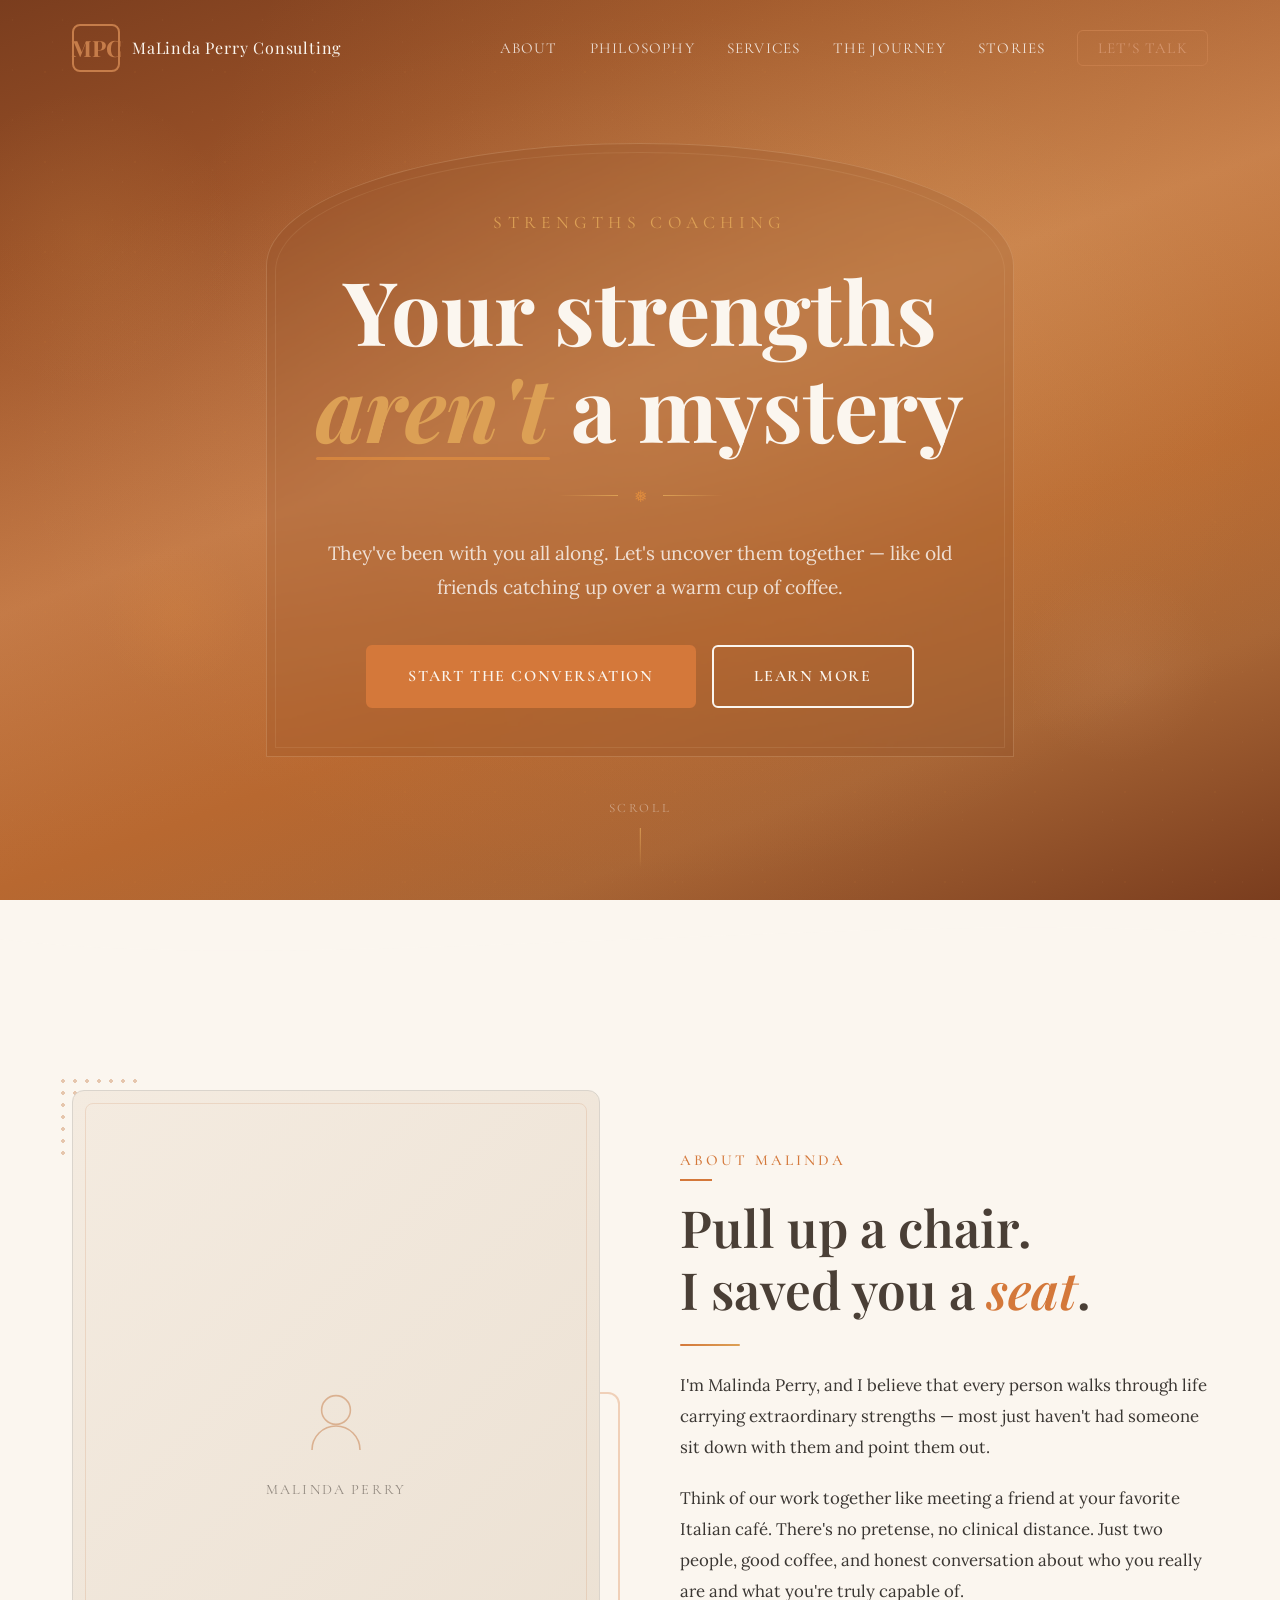
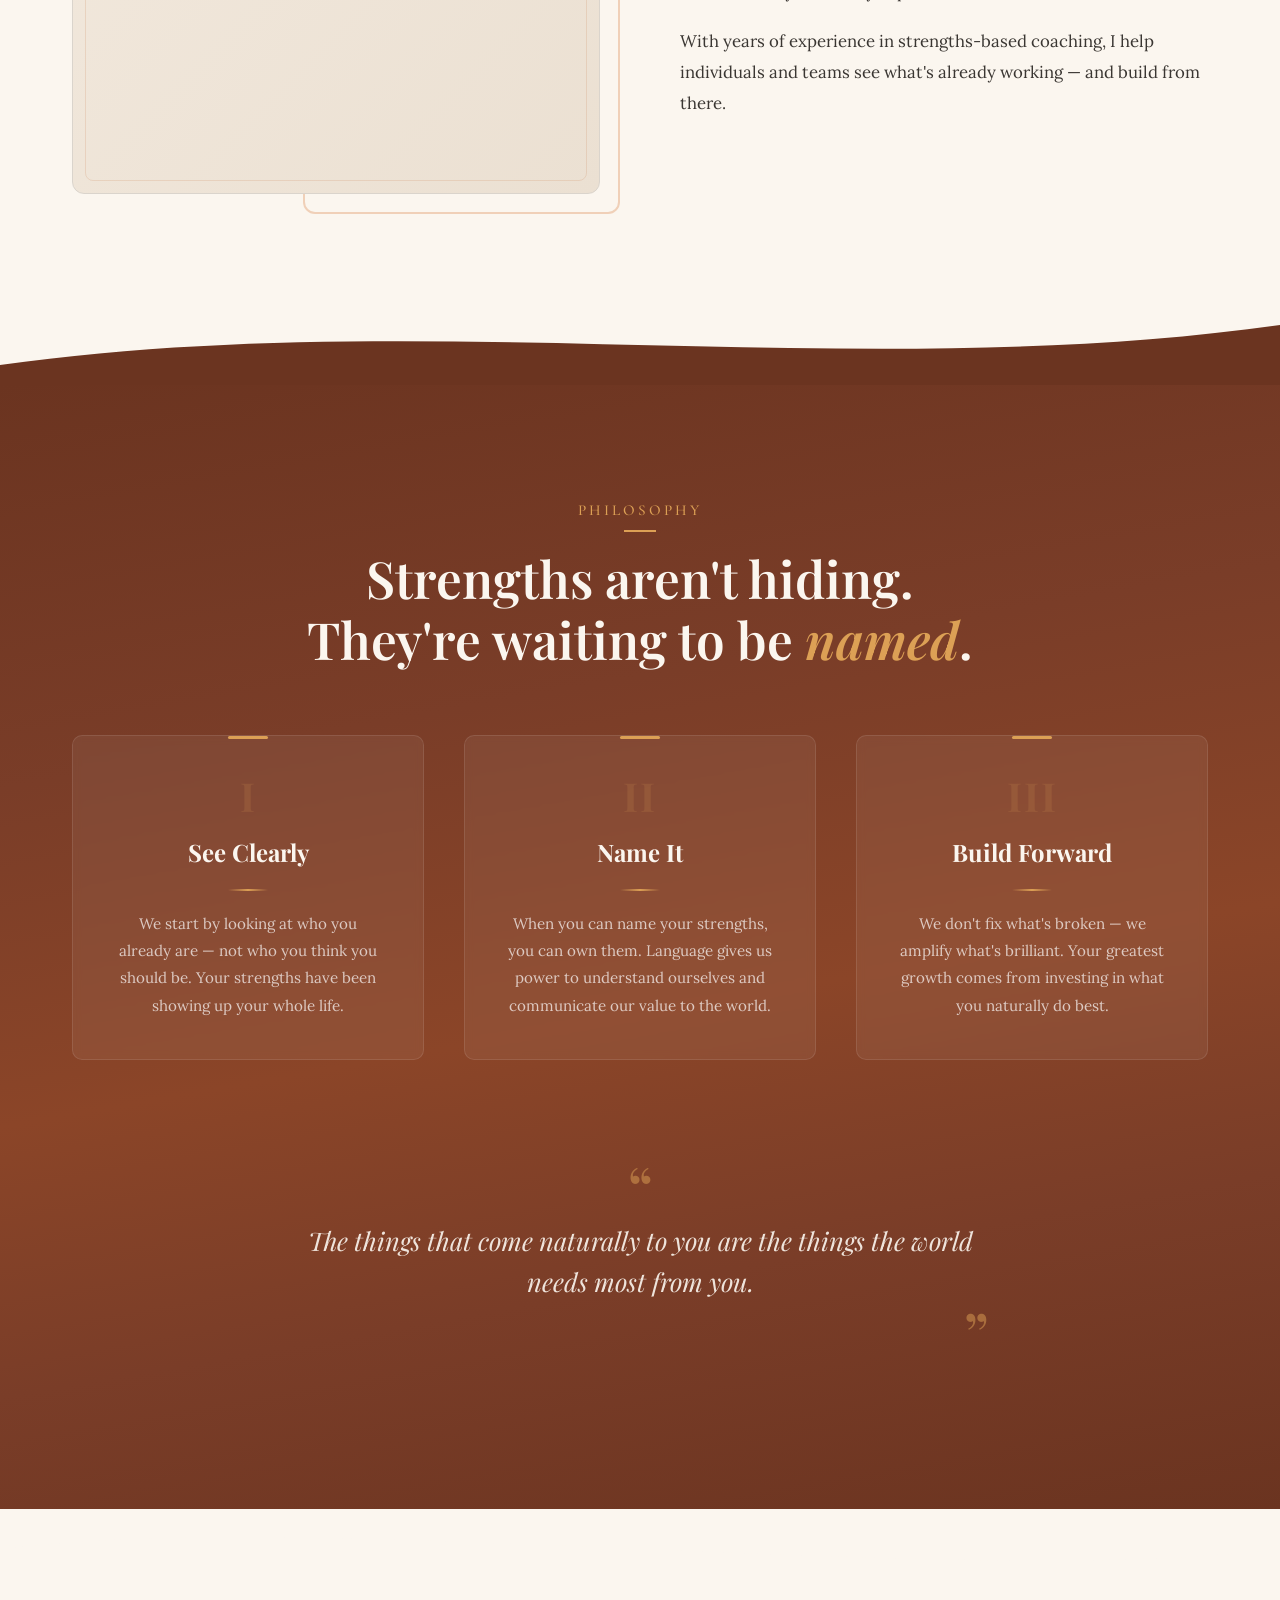
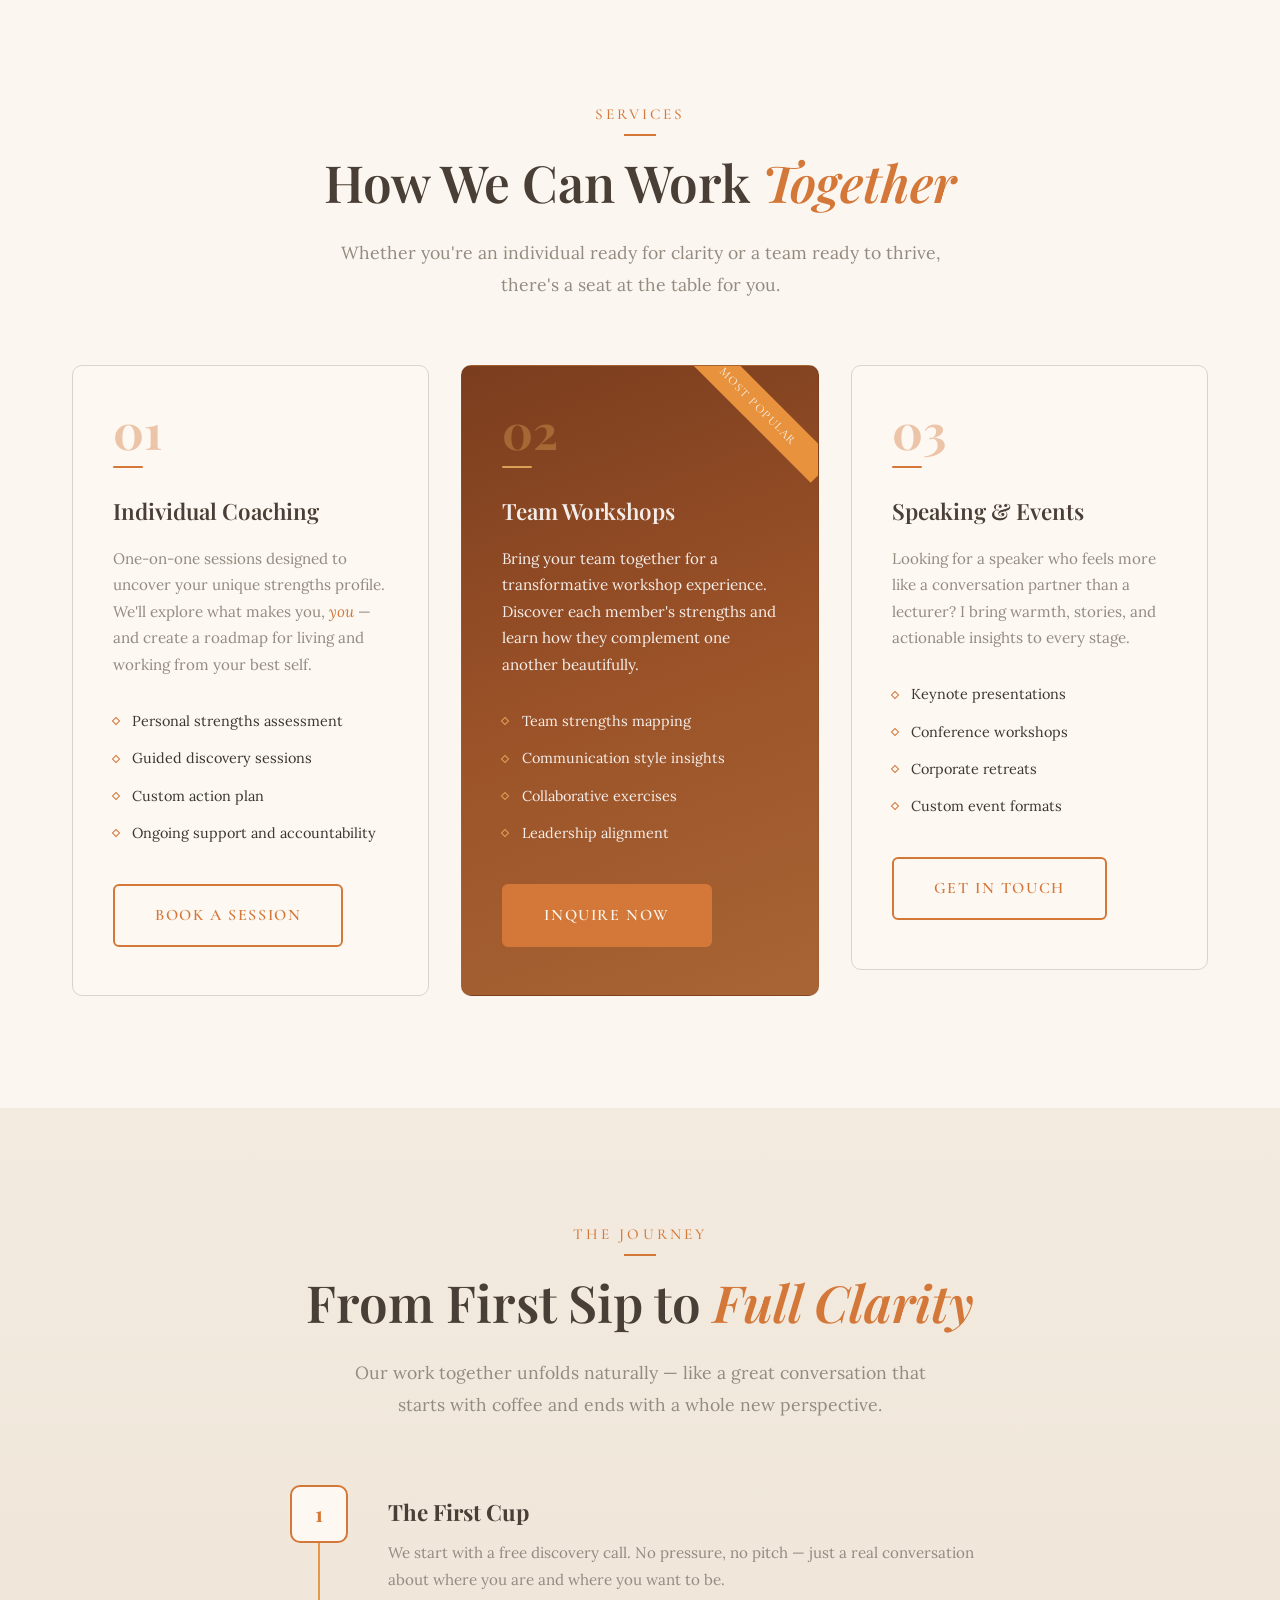
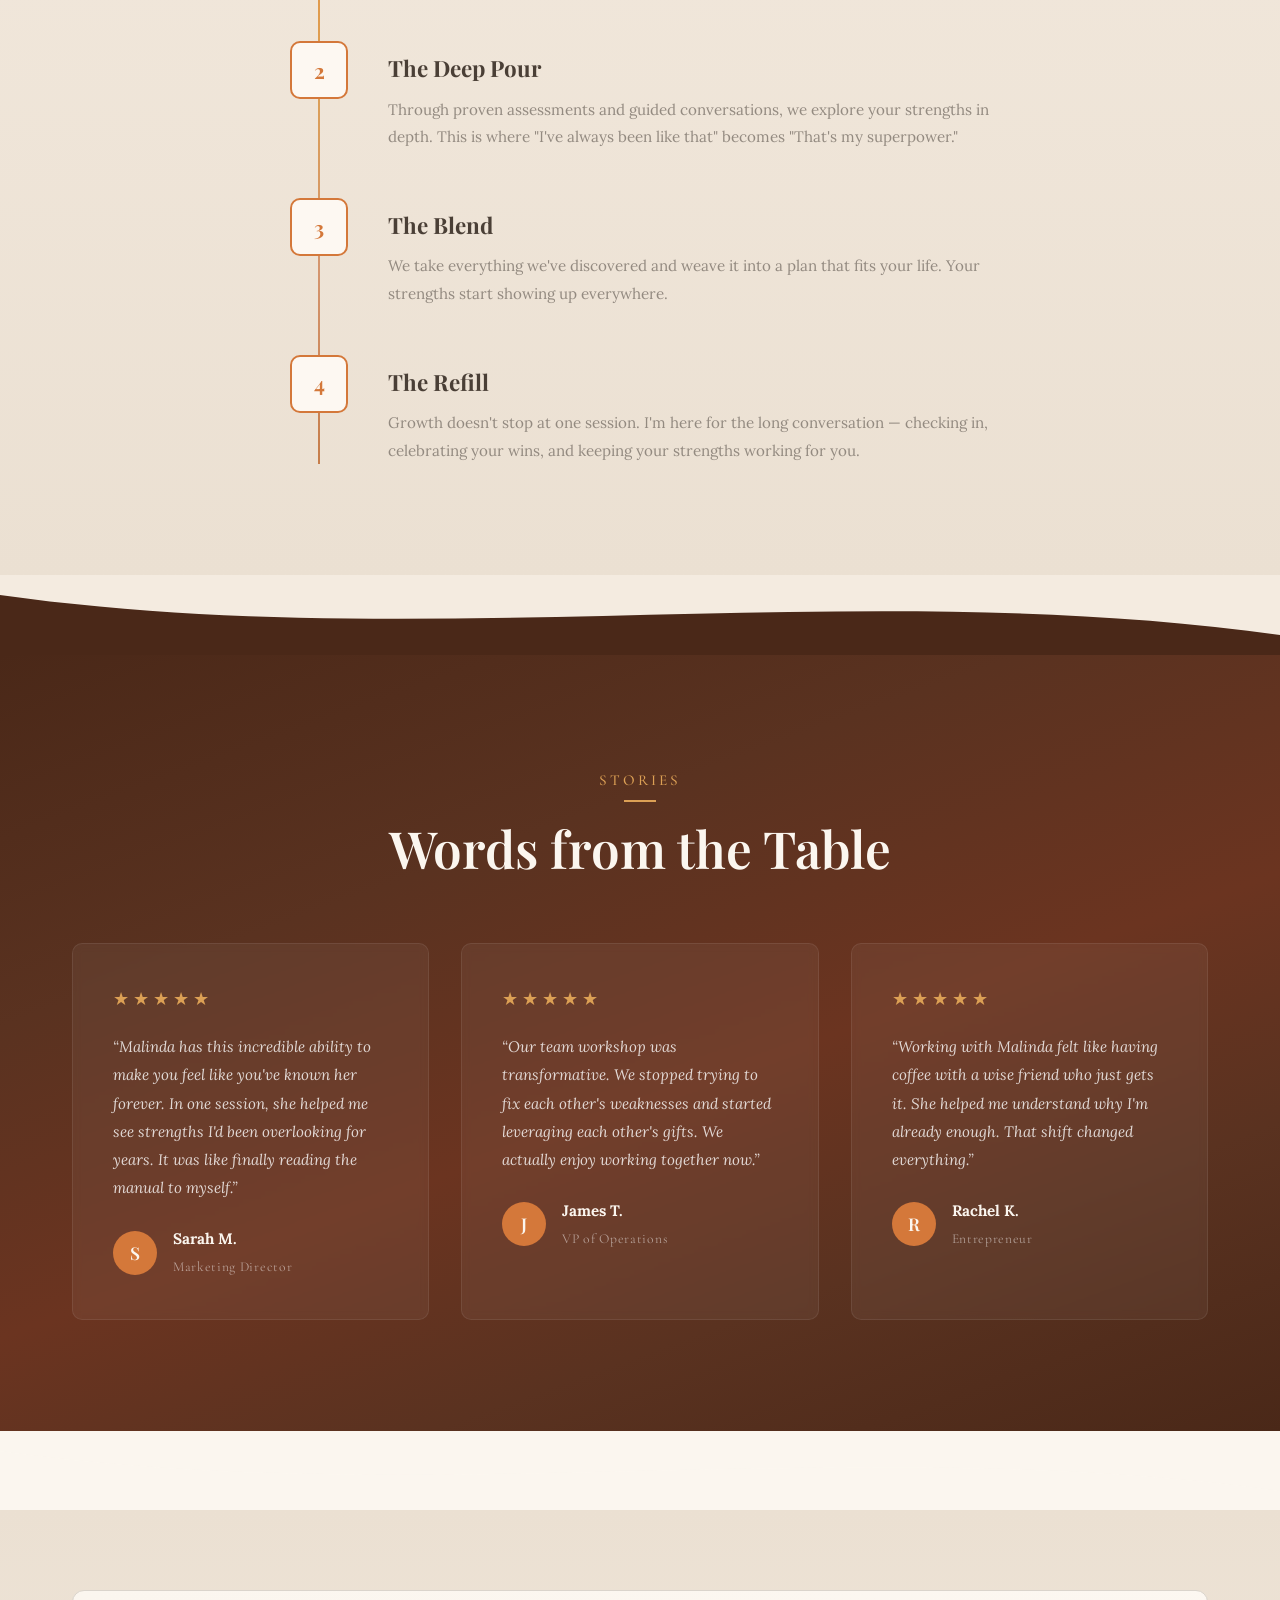
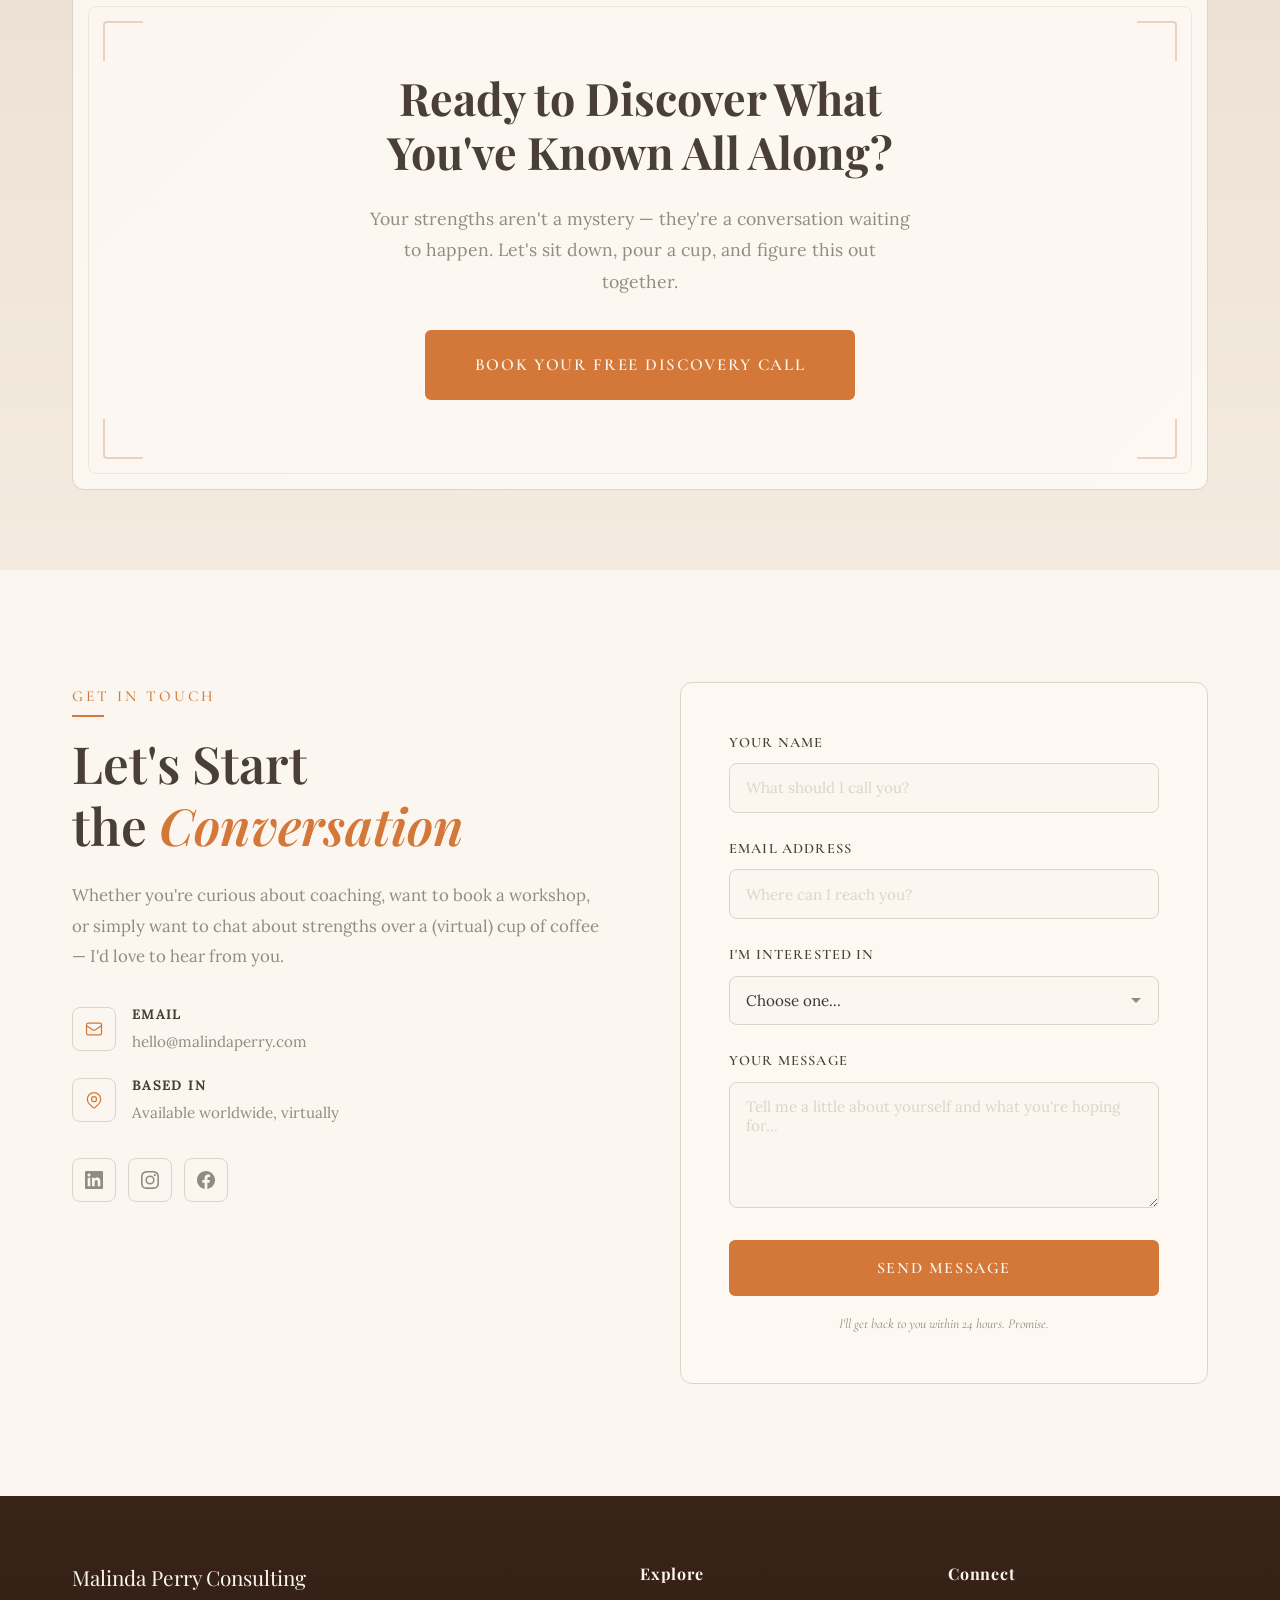
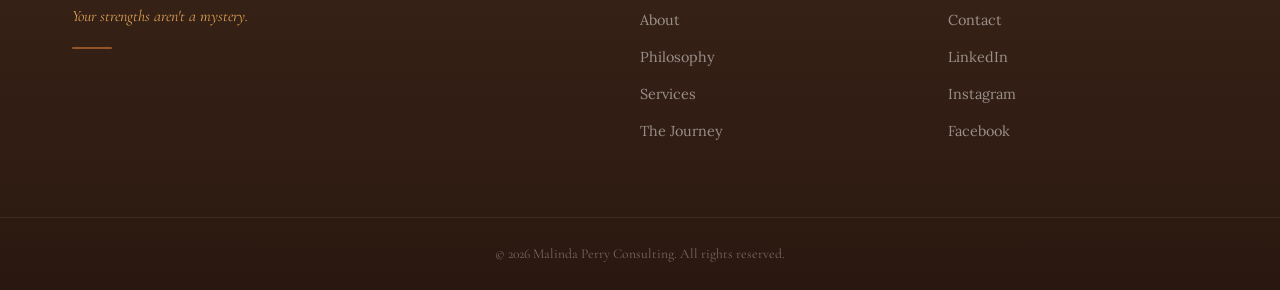
==== commit 84e84430: "Correct capitalization in title and navigation text" ====
--- a/index.html
+++ b/index.html
@@ -3,8 +3,8 @@
 <head>
   <meta charset="UTF-8">
   <meta name="viewport" content="width=device-width, initial-scale=1.0">
-  <title>Malinda Perry Consulting | Strengths Coaching</title>
-  <meta name="description" content="Discover the strengths you already carry. Malinda Perry Consulting helps you uncover what's been there all along — your strengths aren't a mystery.">
+  <title>MaLinda Perry Consulting | Strengths Coaching</title>
+  <meta name="description" content="Discover the strengths you already carry. MaLinda Perry Consulting helps you uncover what's been there all along — your strengths aren't a mystery.">
   <link rel="preconnect" href="https://fonts.googleapis.com">
   <link rel="preconnect" href="https://fonts.gstatic.com" crossorigin>
   <link href="https://fonts.googleapis.com/css2?family=Playfair+Display:ital,wght@0,400;0,600;0,700;1,400;1,600&family=Lora:ital,wght@0,400;0,500;0,600;1,400;1,500&family=Cormorant+Garamond:ital,wght@0,300;0,400;0,500;0,600;1,300;1,400;1,500&display=swap" rel="stylesheet">
@@ -17,7 +17,7 @@
     <div class="nav-container">
       <a href="#hero" class="nav-logo">
         <span class="nav-logo-mark">MPC</span>
-        <span class="nav-logo-text">Malinda Perry Consulting</span>
+        <span class="nav-logo-text">MaLinda Perry Consulting</span>
       </a>
       <button class="nav-toggle" id="navToggle" aria-label="Toggle navigation">
         <span></span>
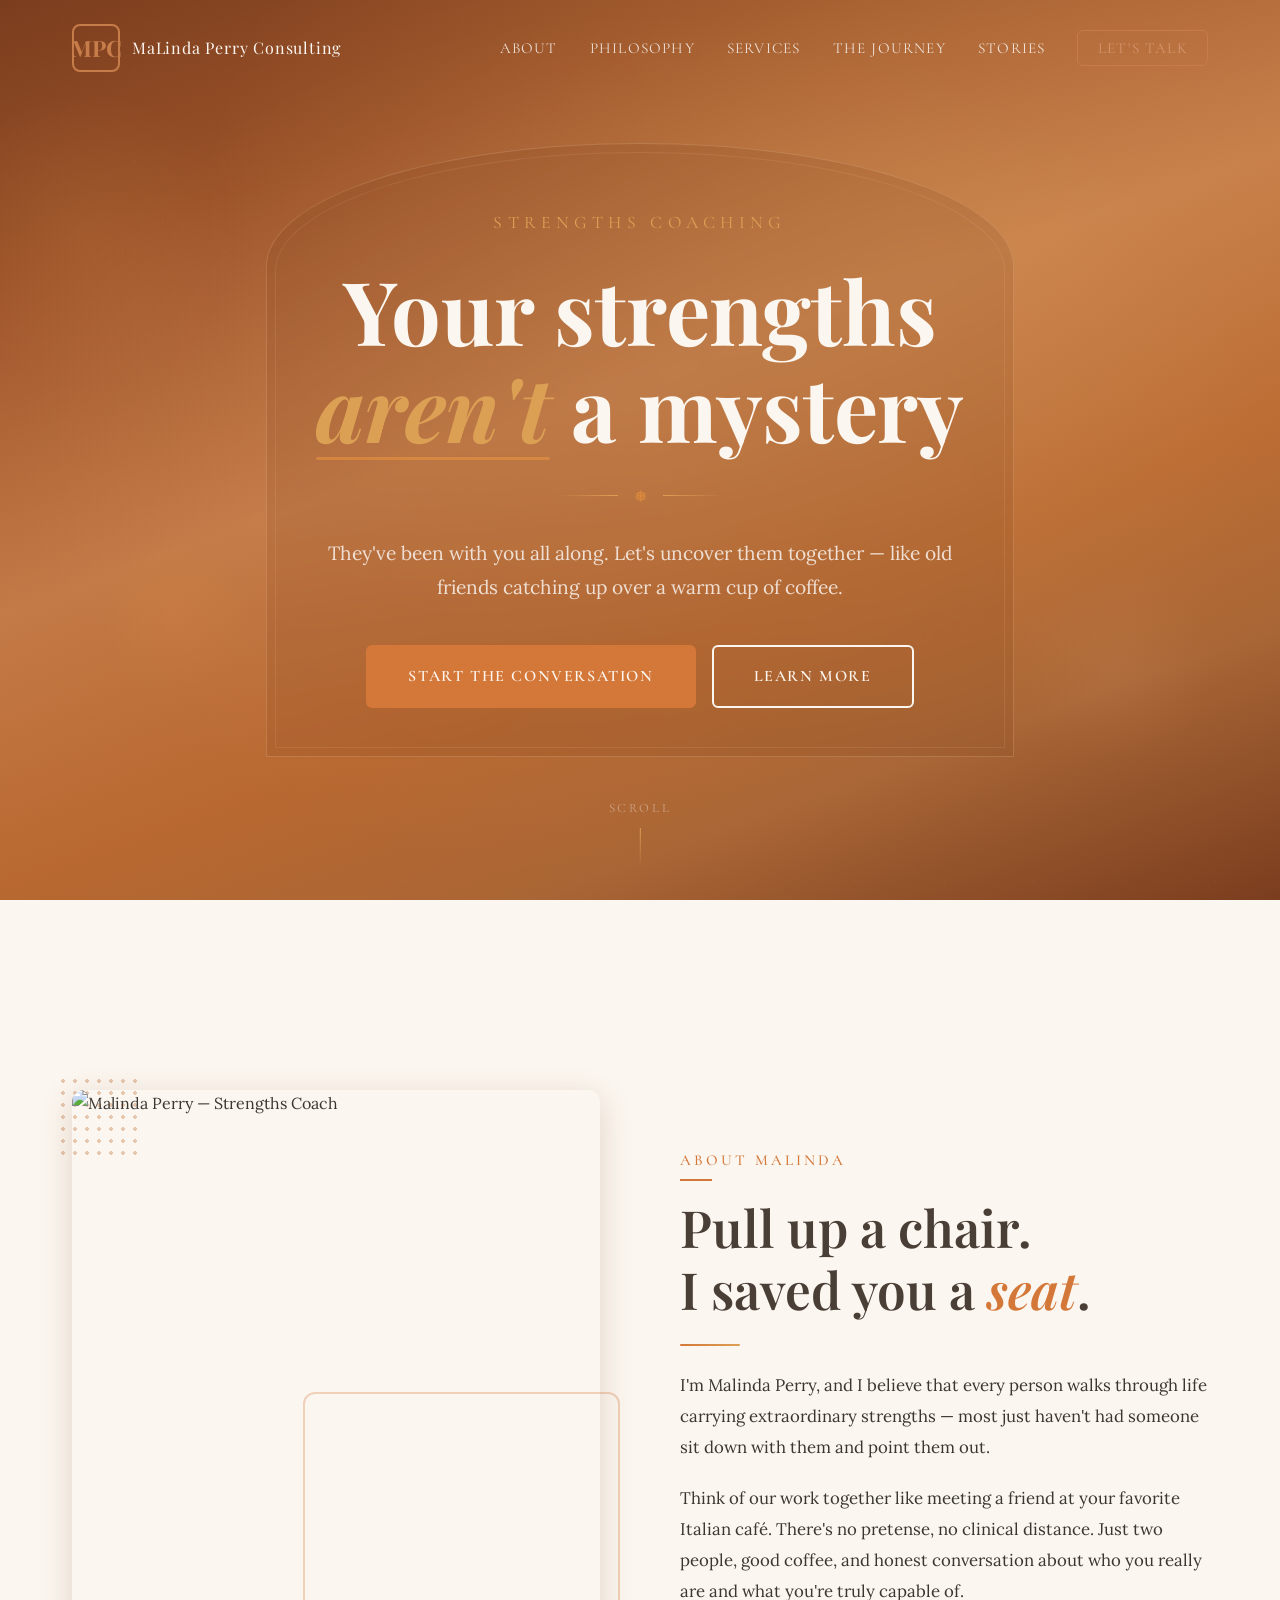
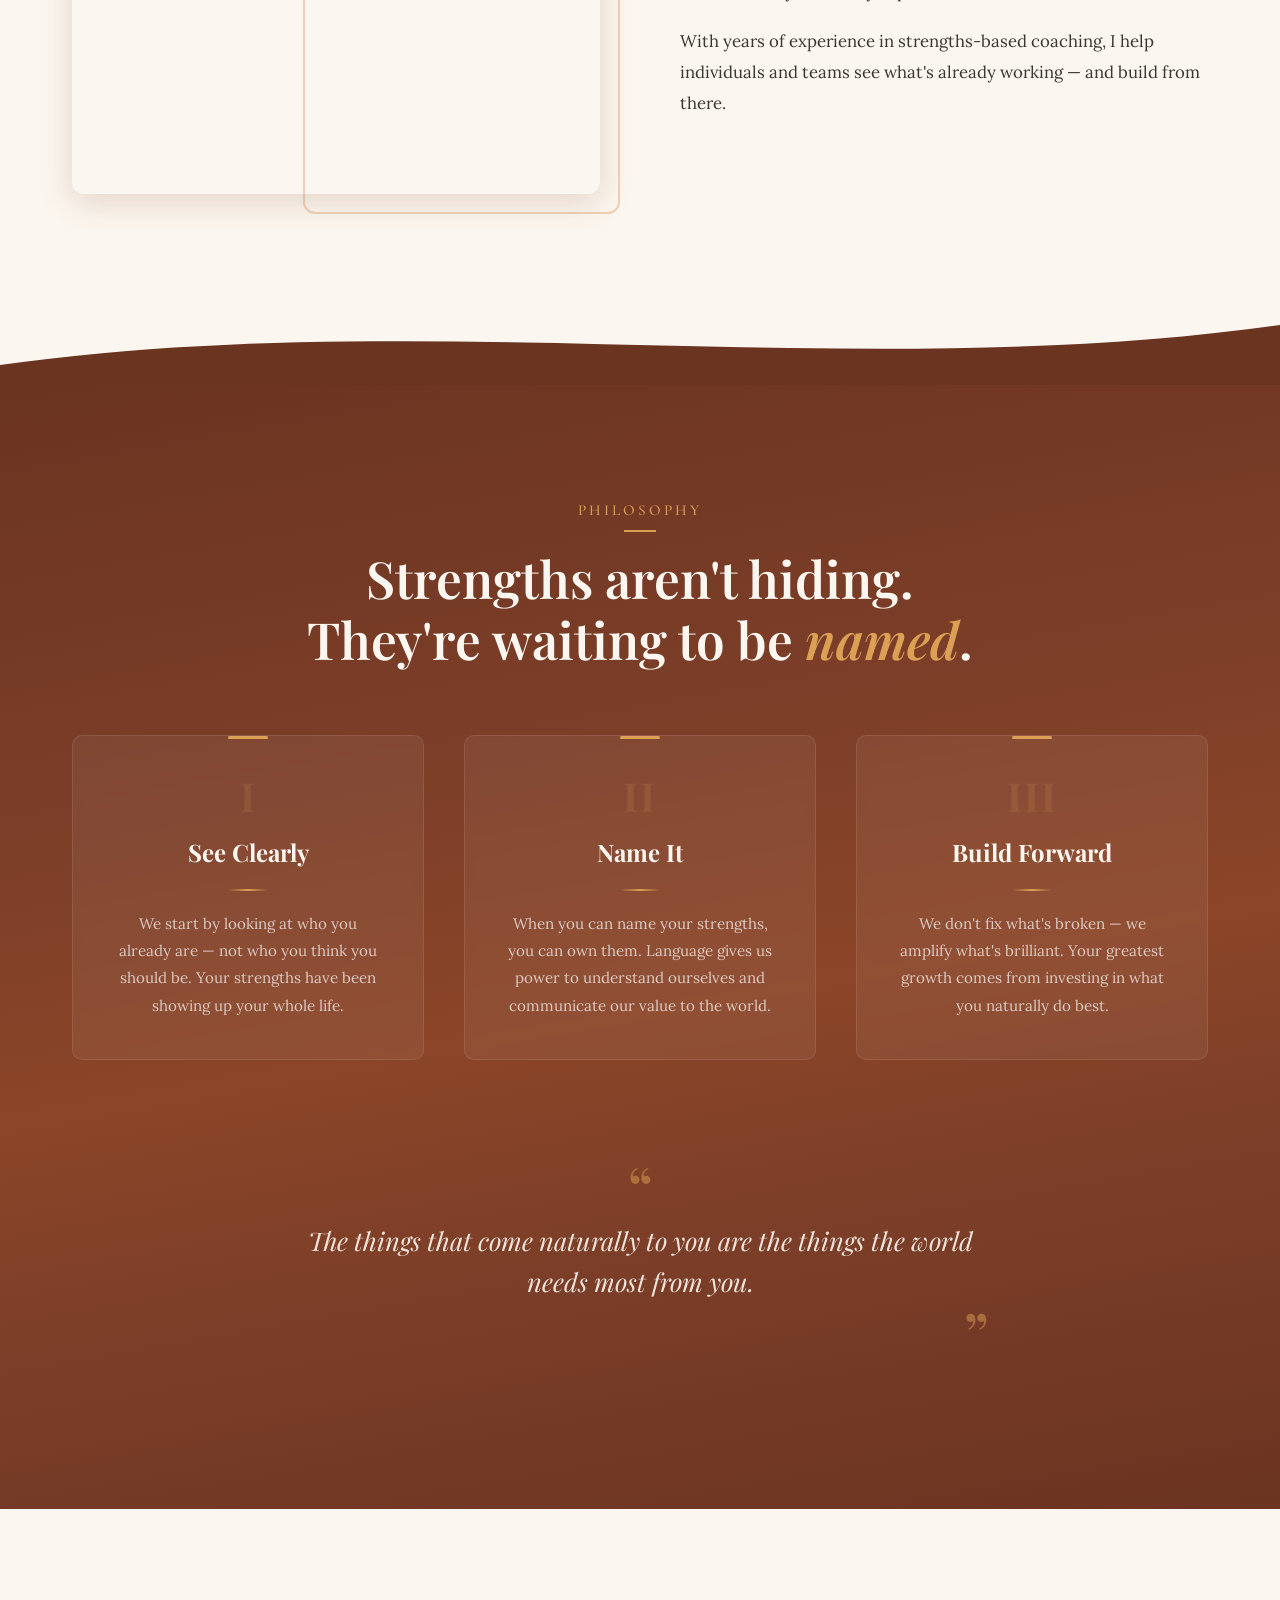
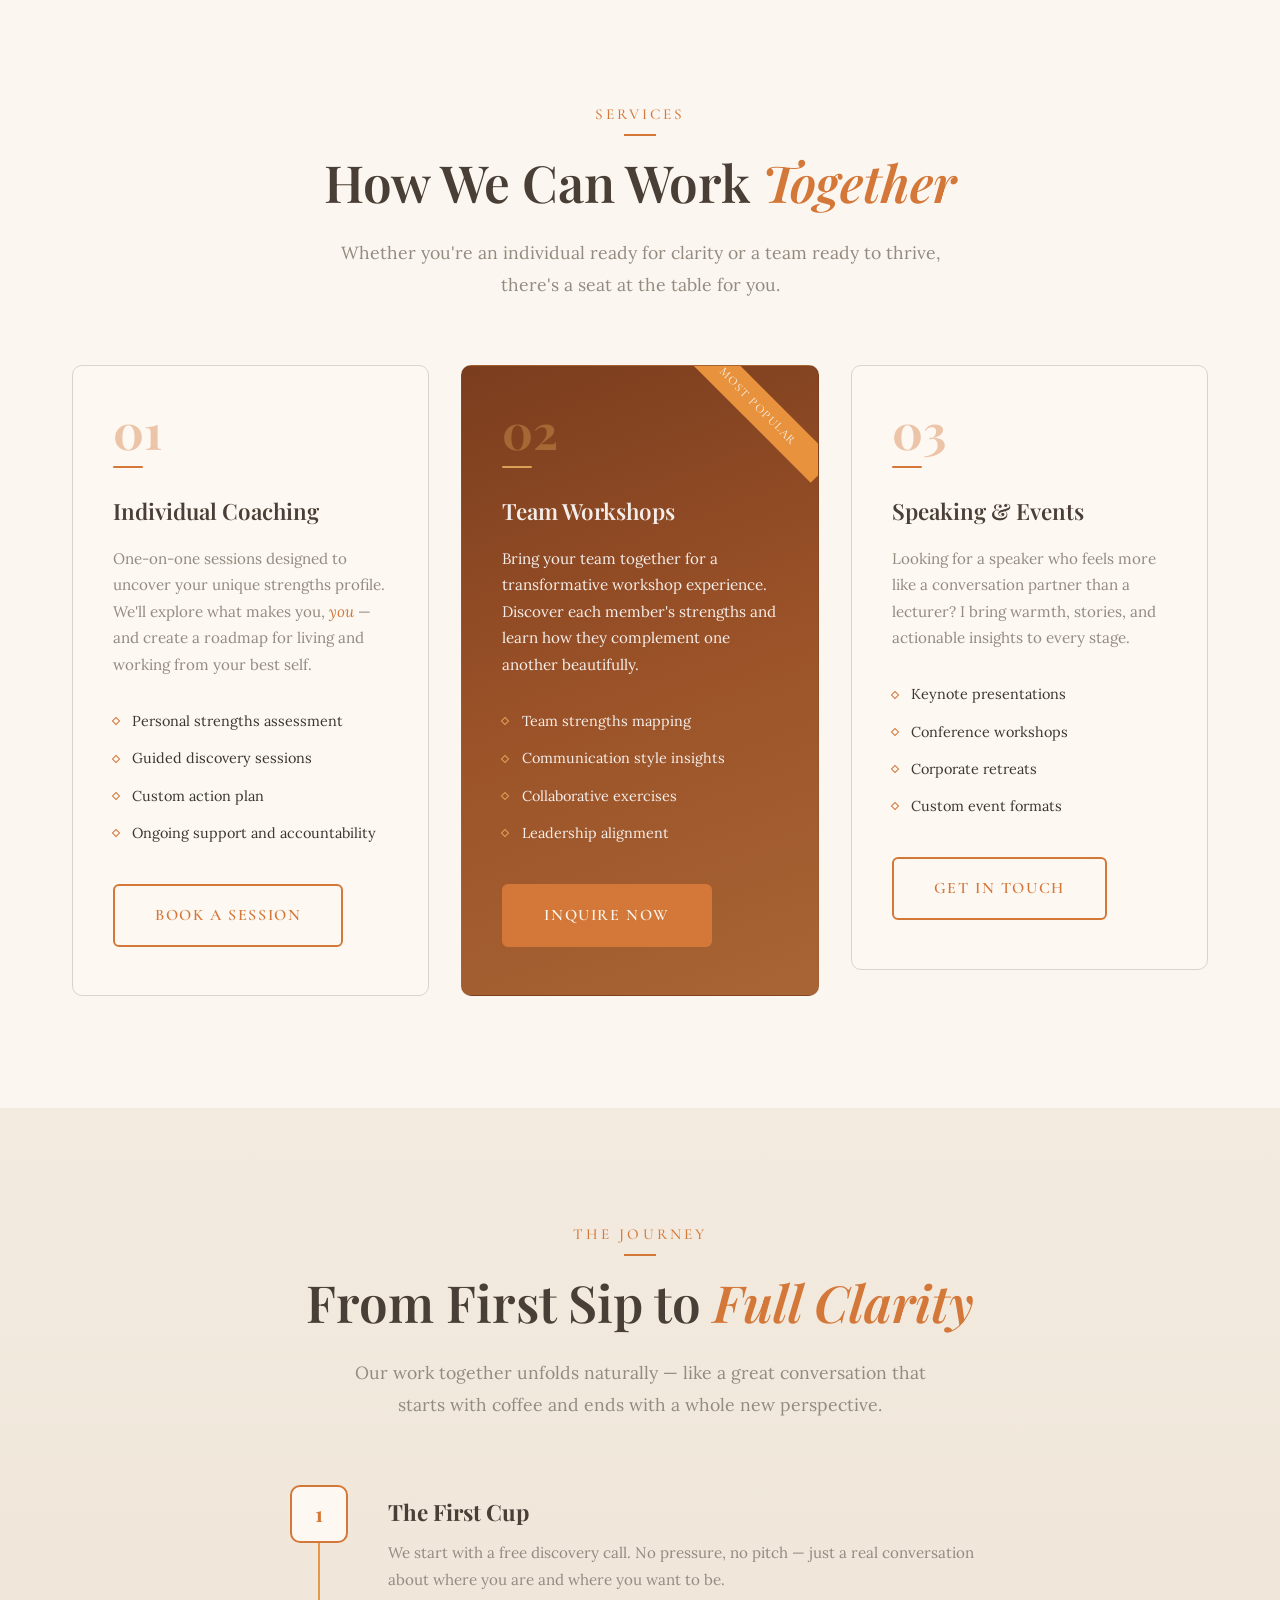
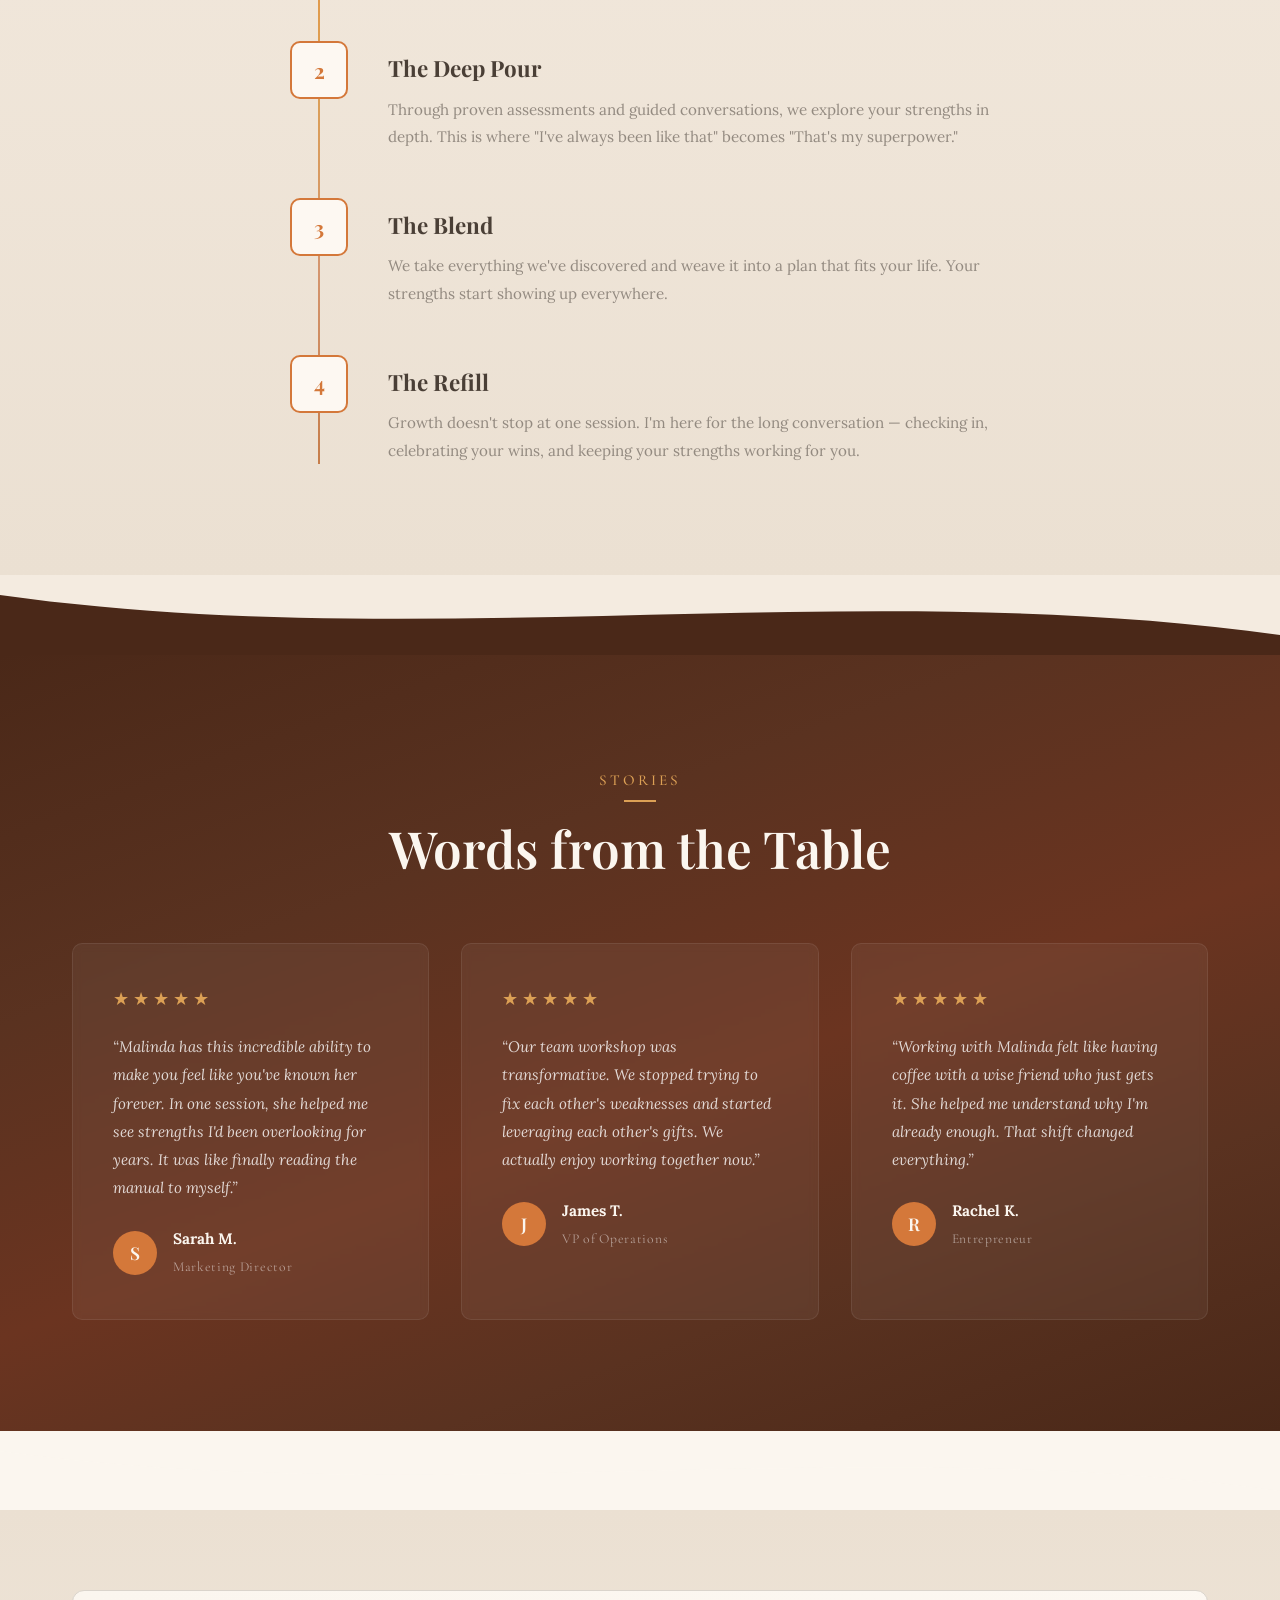
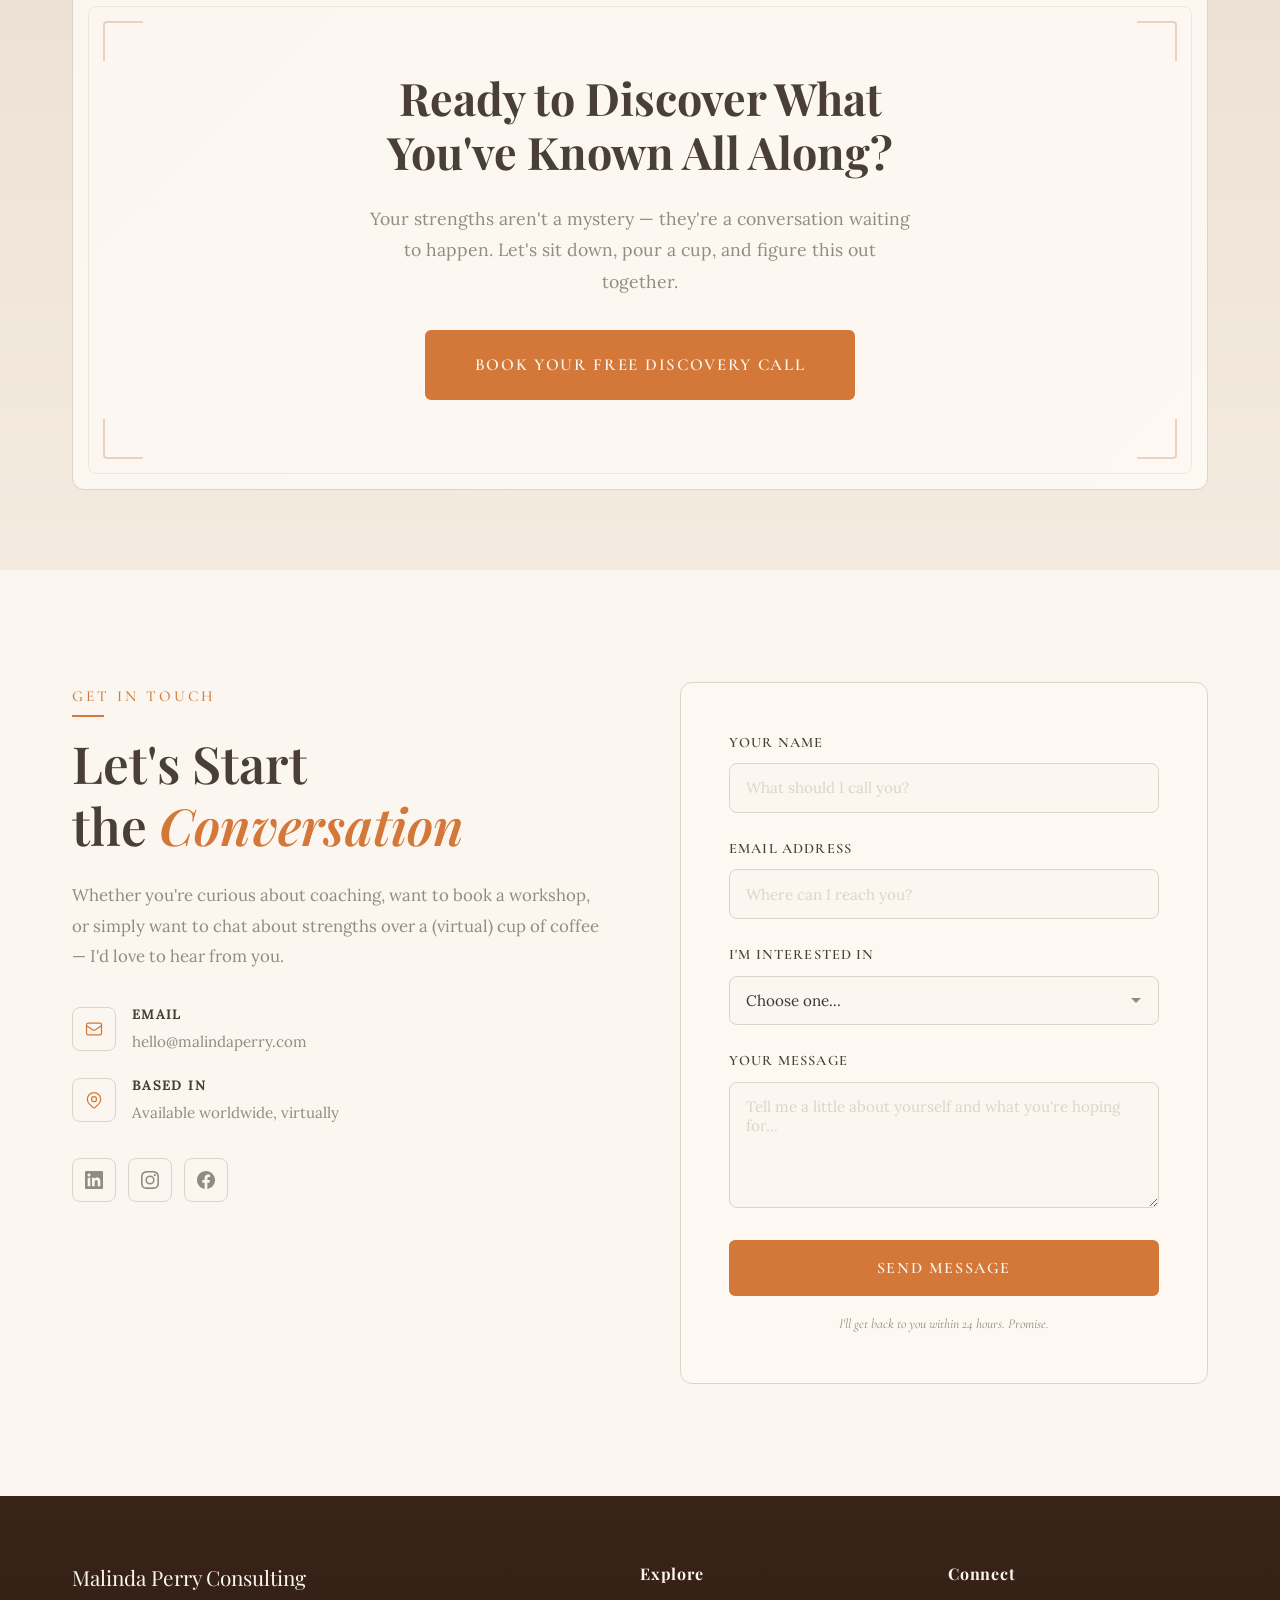
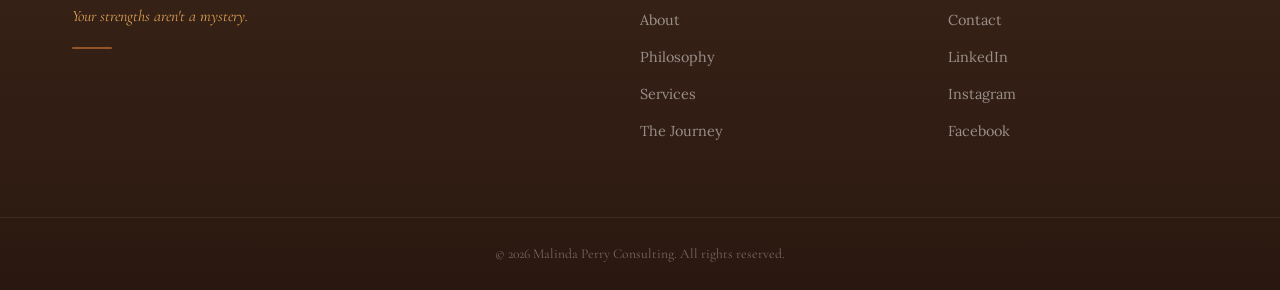
==== commit 82158dd3: "Replace headshot placeholder with actual image reference Swapped SVG placeholder icon and label for " ====
--- a/index.html
+++ b/index.html
@@ -85,15 +85,7 @@
       <div class="about-grid">
         <div class="about-image-col reveal-left">
           <div class="about-image-frame">
-            <div class="about-image-placeholder">
-              <div class="about-image-icon">
-                <svg viewBox="0 0 100 100" fill="none" xmlns="http://www.w3.org/2000/svg">
-                  <circle cx="50" cy="35" r="18" stroke="currentColor" stroke-width="2" fill="none"/>
-                  <path d="M20 85c0-16.569 13.431-30 30-30s30 13.431 30 30" stroke="currentColor" stroke-width="2" fill="none"/>
-                </svg>
-              </div>
-              <span class="about-image-label">Malinda Perry</span>
-            </div>
+            <img src="images/headshot.jpg" alt="Malinda Perry — Strengths Coach" class="about-image-photo" />
             <div class="about-image-accent"></div>
             <div class="about-image-dots"></div>
           </div>
--- a/styles.css
+++ b/styles.css
@@ -732,41 +732,15 @@
   position: relative;
 }
 
-.about-image-placeholder {
+.about-image-photo {
+  width: 100%;
   aspect-ratio: 3/4;
-  background: linear-gradient(135deg, var(--cream) 0%, var(--parchment) 100%);
-  display: flex;
-  flex-direction: column;
-  align-items: center;
-  justify-content: center;
-  border: 1px solid var(--light-gray);
+  object-fit: cover;
+  object-position: center top;
   border-radius: 12px;
-  position: relative;
-  overflow: hidden;
-}
-
-.about-image-placeholder::before {
-  content: '';
-  position: absolute;
-  inset: 12px;
-  border: 1px solid rgba(198, 125, 74, 0.18);
-  border-radius: 8px;
-}
-
-.about-image-icon {
-  width: 80px;
-  height: 80px;
-  color: var(--copper);
-  margin-bottom: 1rem;
-  opacity: 0.5;
-}
-
-.about-image-label {
-  font-family: var(--font-accent);
-  font-size: 0.9rem;
-  letter-spacing: 0.15em;
-  text-transform: uppercase;
-  color: var(--warm-gray);
+  display: block;
+  position: relative;
+  box-shadow: 0 8px 32px rgba(122, 61, 30, 0.18);
 }
 
 .about-image-accent {
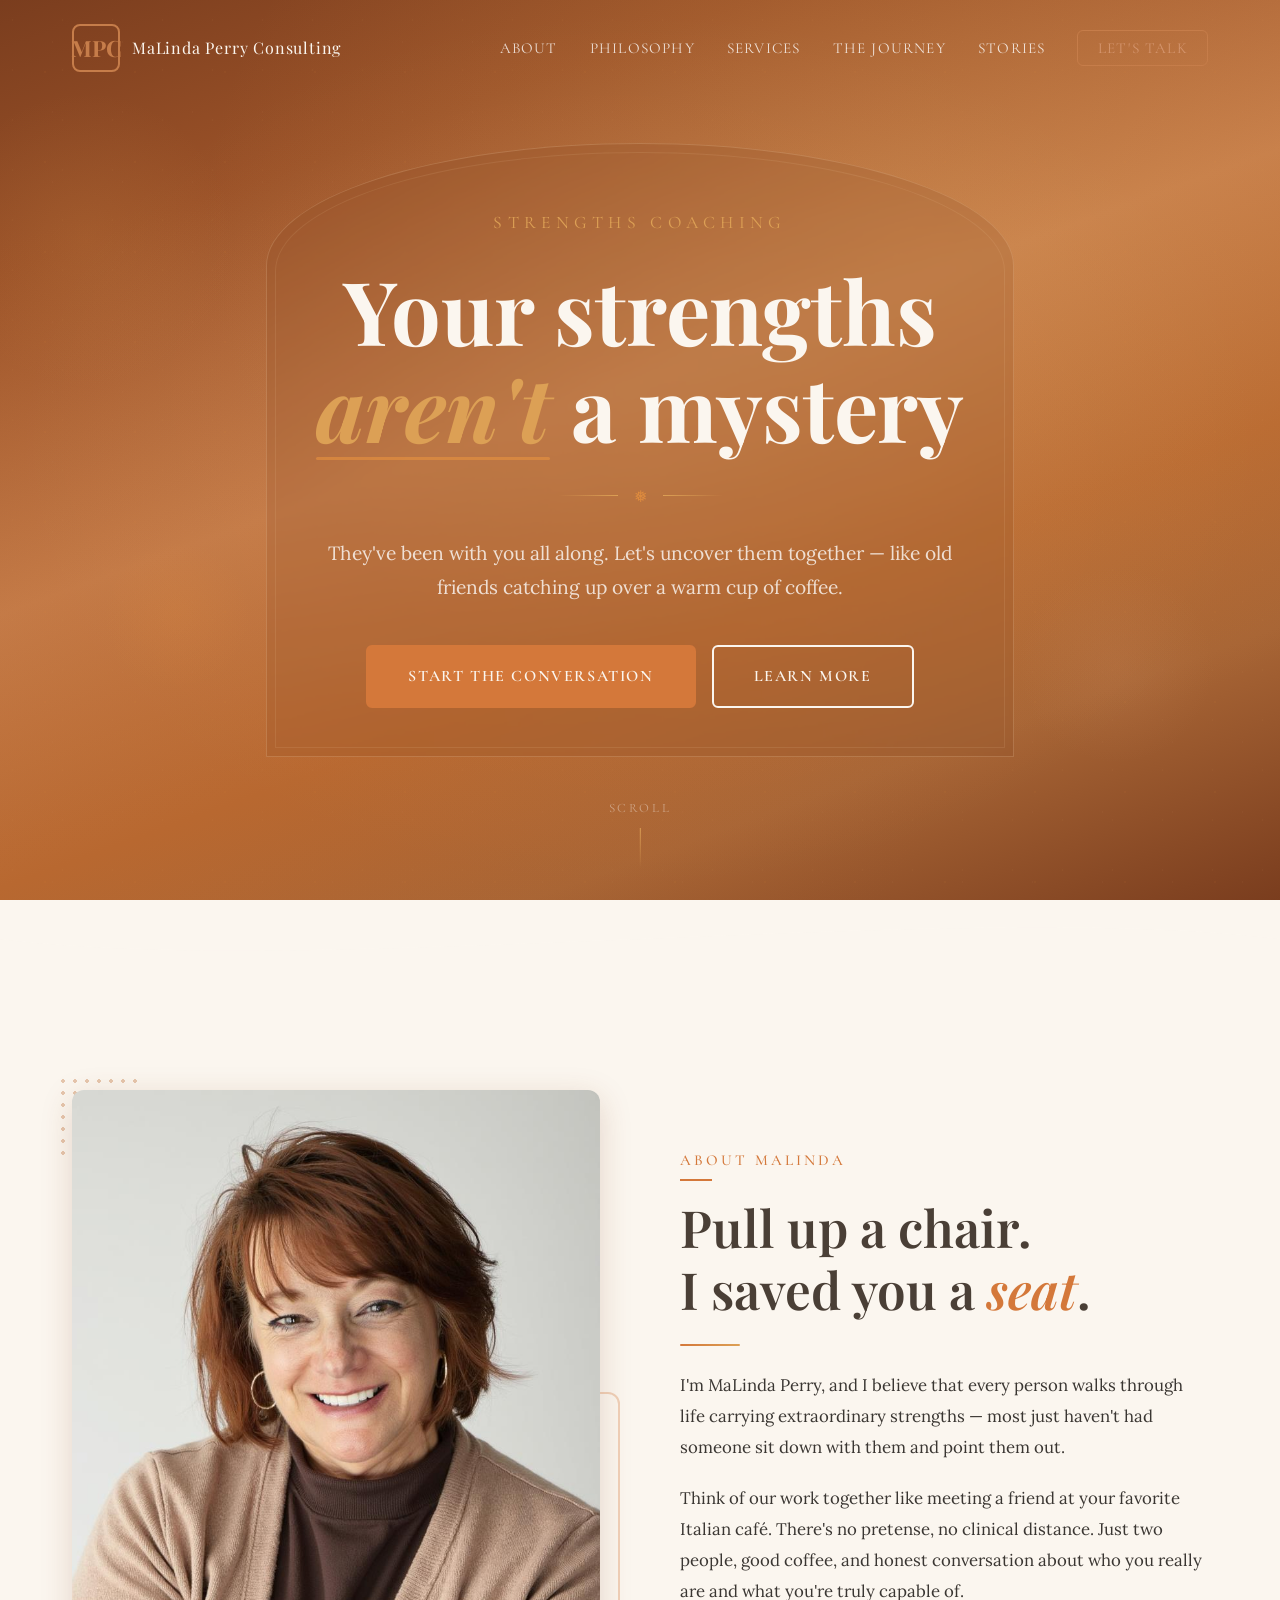
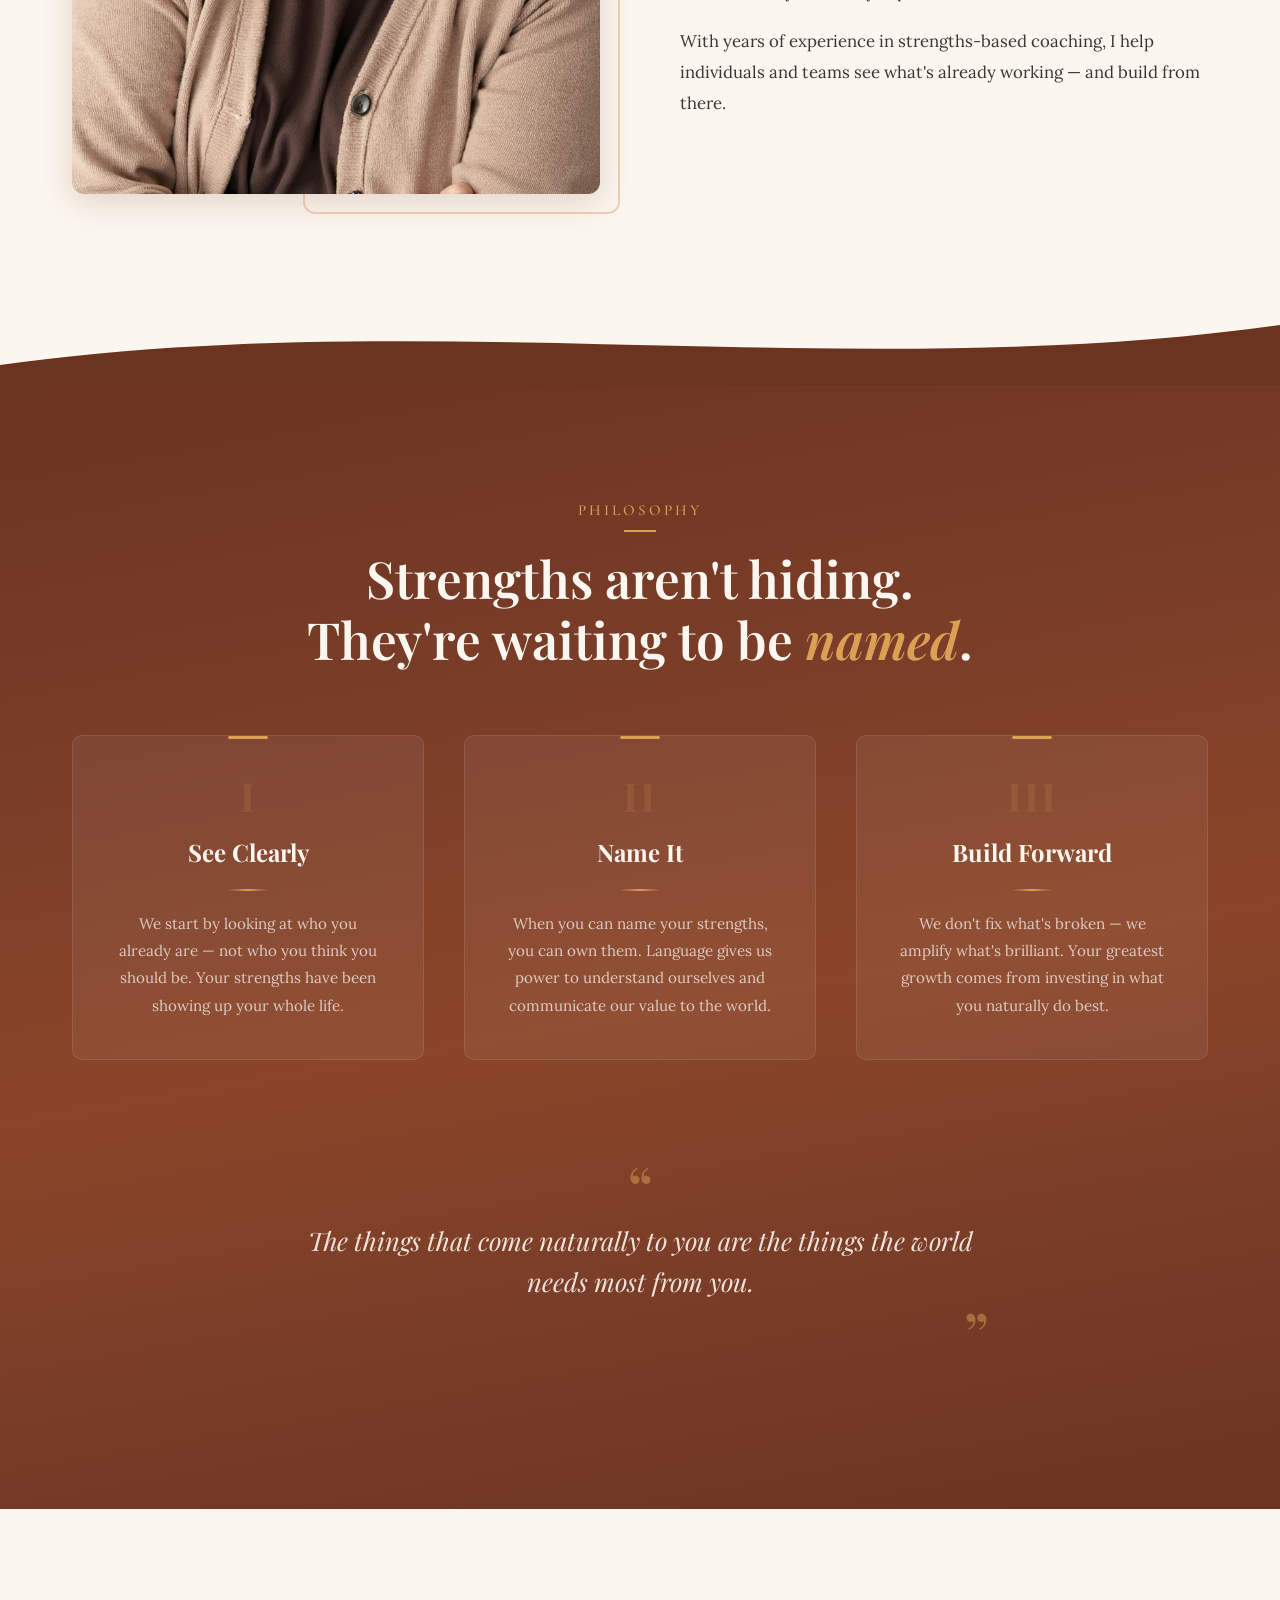
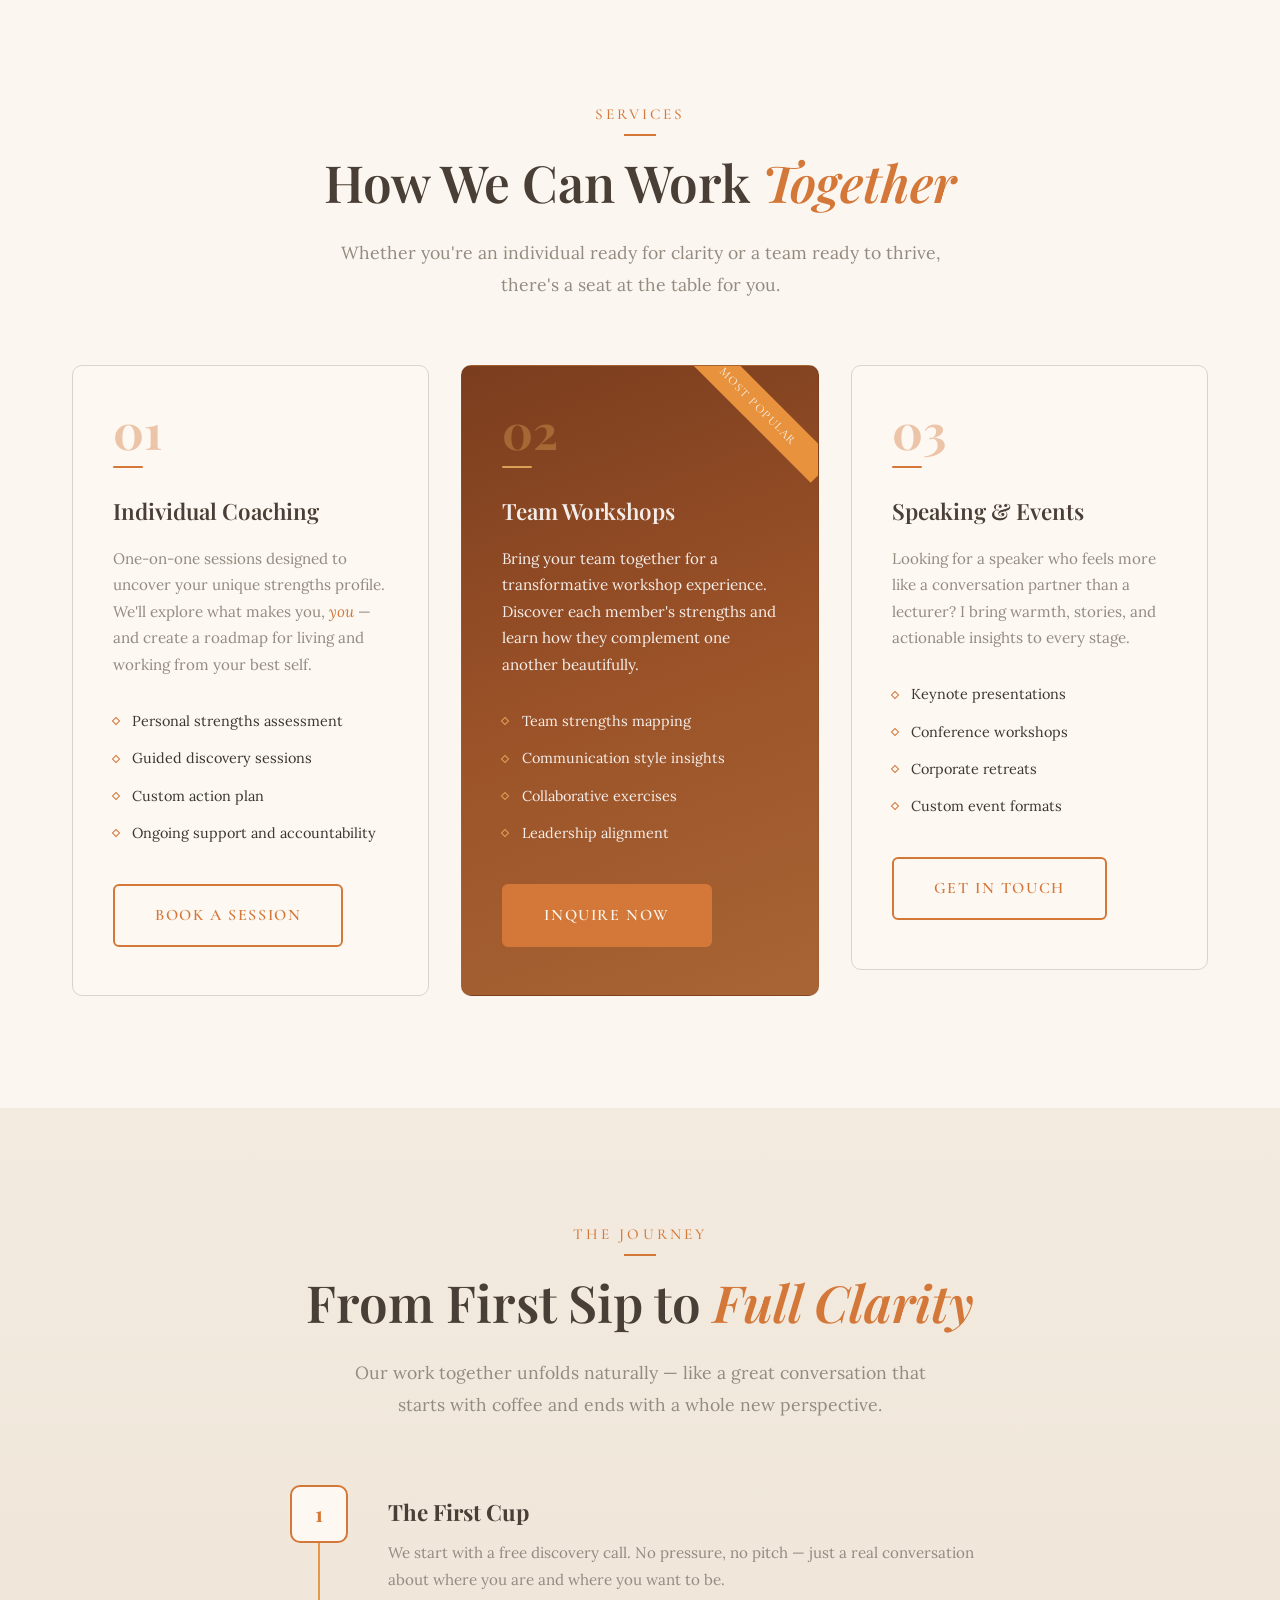
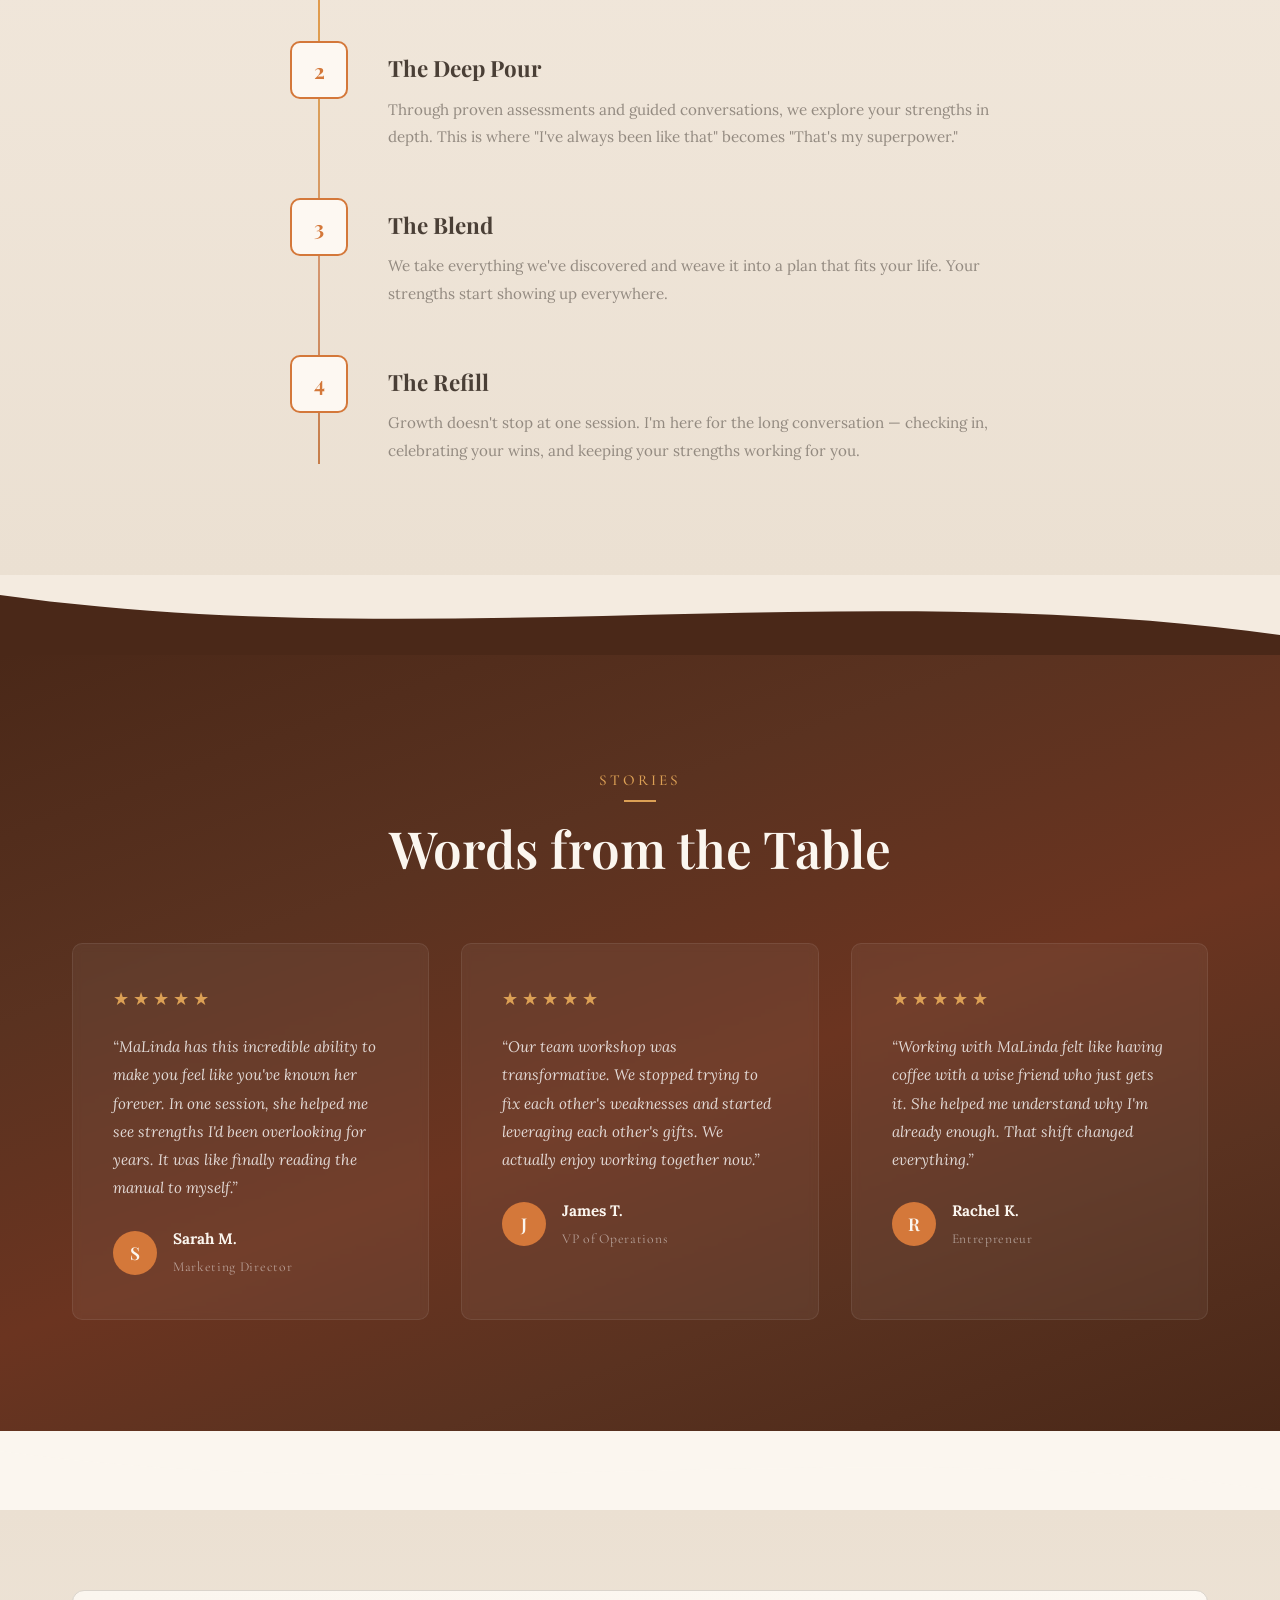
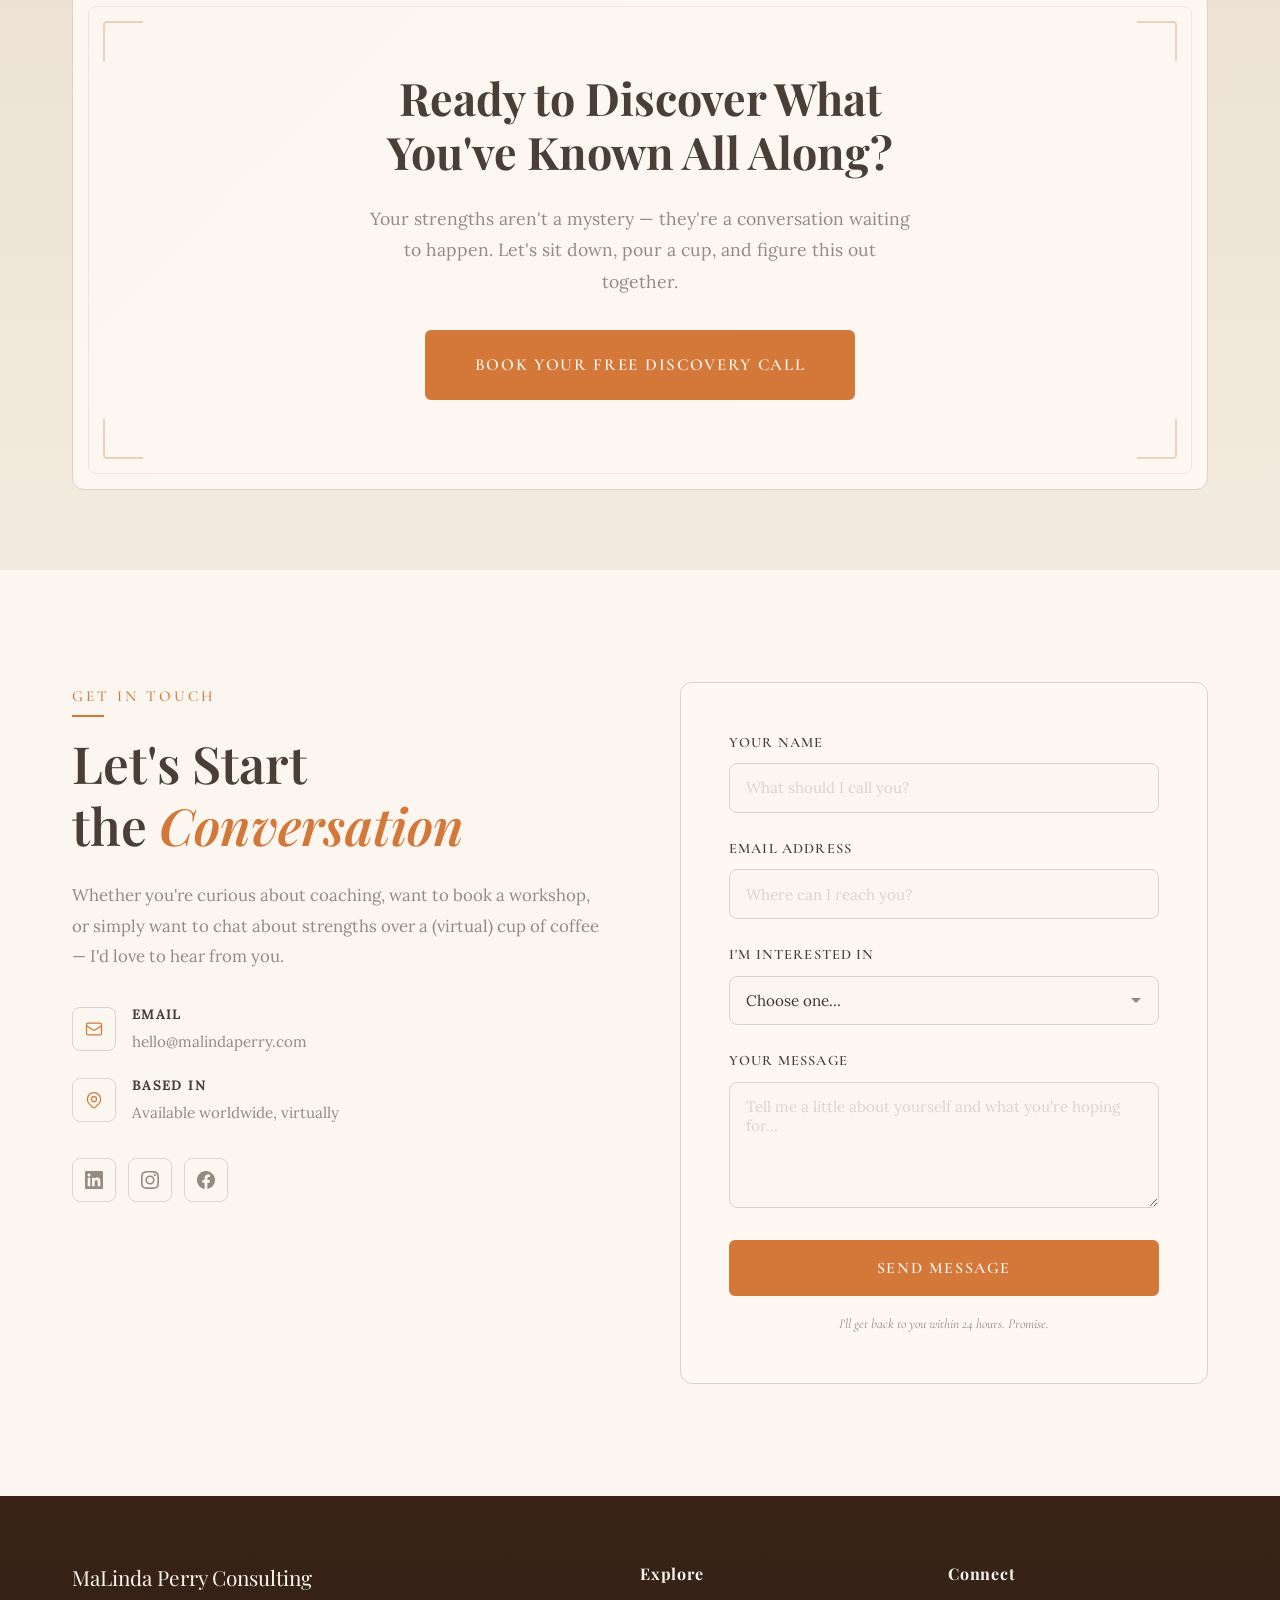
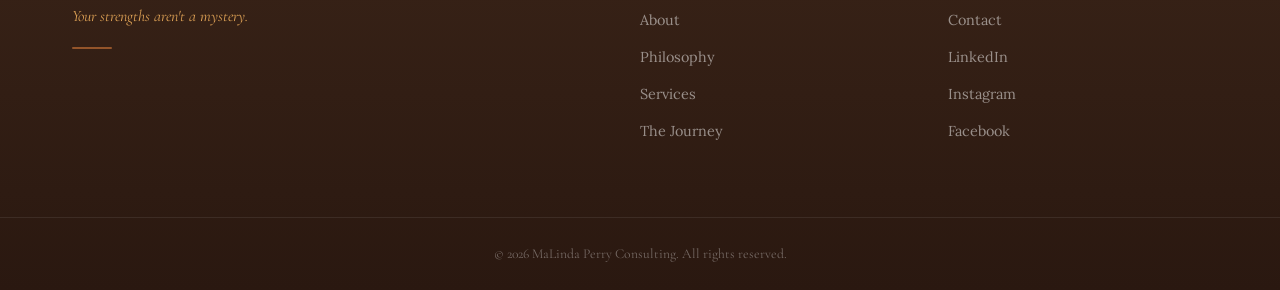
==== commit cf98f5eb: "Change all instances of Malinda to MaLinda (uppercase L) https://claude.ai/code/session_01NFEehn5Mcg" ====
--- a/index.html
+++ b/index.html
@@ -85,17 +85,17 @@
       <div class="about-grid">
         <div class="about-image-col reveal-left">
           <div class="about-image-frame">
-            <img src="images/headshot.jpg" alt="Malinda Perry — Strengths Coach" class="about-image-photo" />
+            <img src="images/headshot.jpg" alt="MaLinda Perry — Strengths Coach" class="about-image-photo" />
             <div class="about-image-accent"></div>
             <div class="about-image-dots"></div>
           </div>
         </div>
         <div class="about-text-col reveal-right">
-          <span class="section-label">About Malinda</span>
+          <span class="section-label">About MaLinda</span>
           <h2 class="section-heading">Pull up a chair.<br>I saved you a <em>seat</em>.</h2>
           <div class="about-divider"></div>
           <p class="about-text">
-            I'm Malinda Perry, and I believe that every person walks through life carrying
+            I'm MaLinda Perry, and I believe that every person walks through life carrying
             extraordinary strengths &mdash; most just haven't had someone sit down with them
             and point them out.
           </p>
@@ -302,7 +302,7 @@
             <span>&starf;</span><span>&starf;</span><span>&starf;</span><span>&starf;</span><span>&starf;</span>
           </div>
           <p class="testimonial-text">
-            &ldquo;Malinda has this incredible ability to make you feel like you've known
+            &ldquo;MaLinda has this incredible ability to make you feel like you've known
             her forever. In one session, she helped me see strengths I'd been
             overlooking for years. It was like finally reading the manual to myself.&rdquo;
           </p>
@@ -336,7 +336,7 @@
             <span>&starf;</span><span>&starf;</span><span>&starf;</span><span>&starf;</span><span>&starf;</span>
           </div>
           <p class="testimonial-text">
-            &ldquo;Working with Malinda felt like having coffee with a wise friend who
+            &ldquo;Working with MaLinda felt like having coffee with a wise friend who
             just gets it. She helped me understand why I'm already enough.
             That shift changed everything.&rdquo;
           </p>
@@ -464,7 +464,7 @@
       <div class="container">
         <div class="footer-grid">
           <div class="footer-brand">
-            <span class="footer-logo">Malinda Perry Consulting</span>
+            <span class="footer-logo">MaLinda Perry Consulting</span>
             <p class="footer-tagline">Your strengths aren't a mystery.</p>
             <div class="footer-ornament-line"></div>
           </div>
@@ -491,7 +491,7 @@
     </div>
     <div class="footer-bottom">
       <div class="container">
-        <p>&copy; 2026 Malinda Perry Consulting. All rights reserved.</p>
+        <p>&copy; 2026 MaLinda Perry Consulting. All rights reserved.</p>
       </div>
     </div>
   </footer>
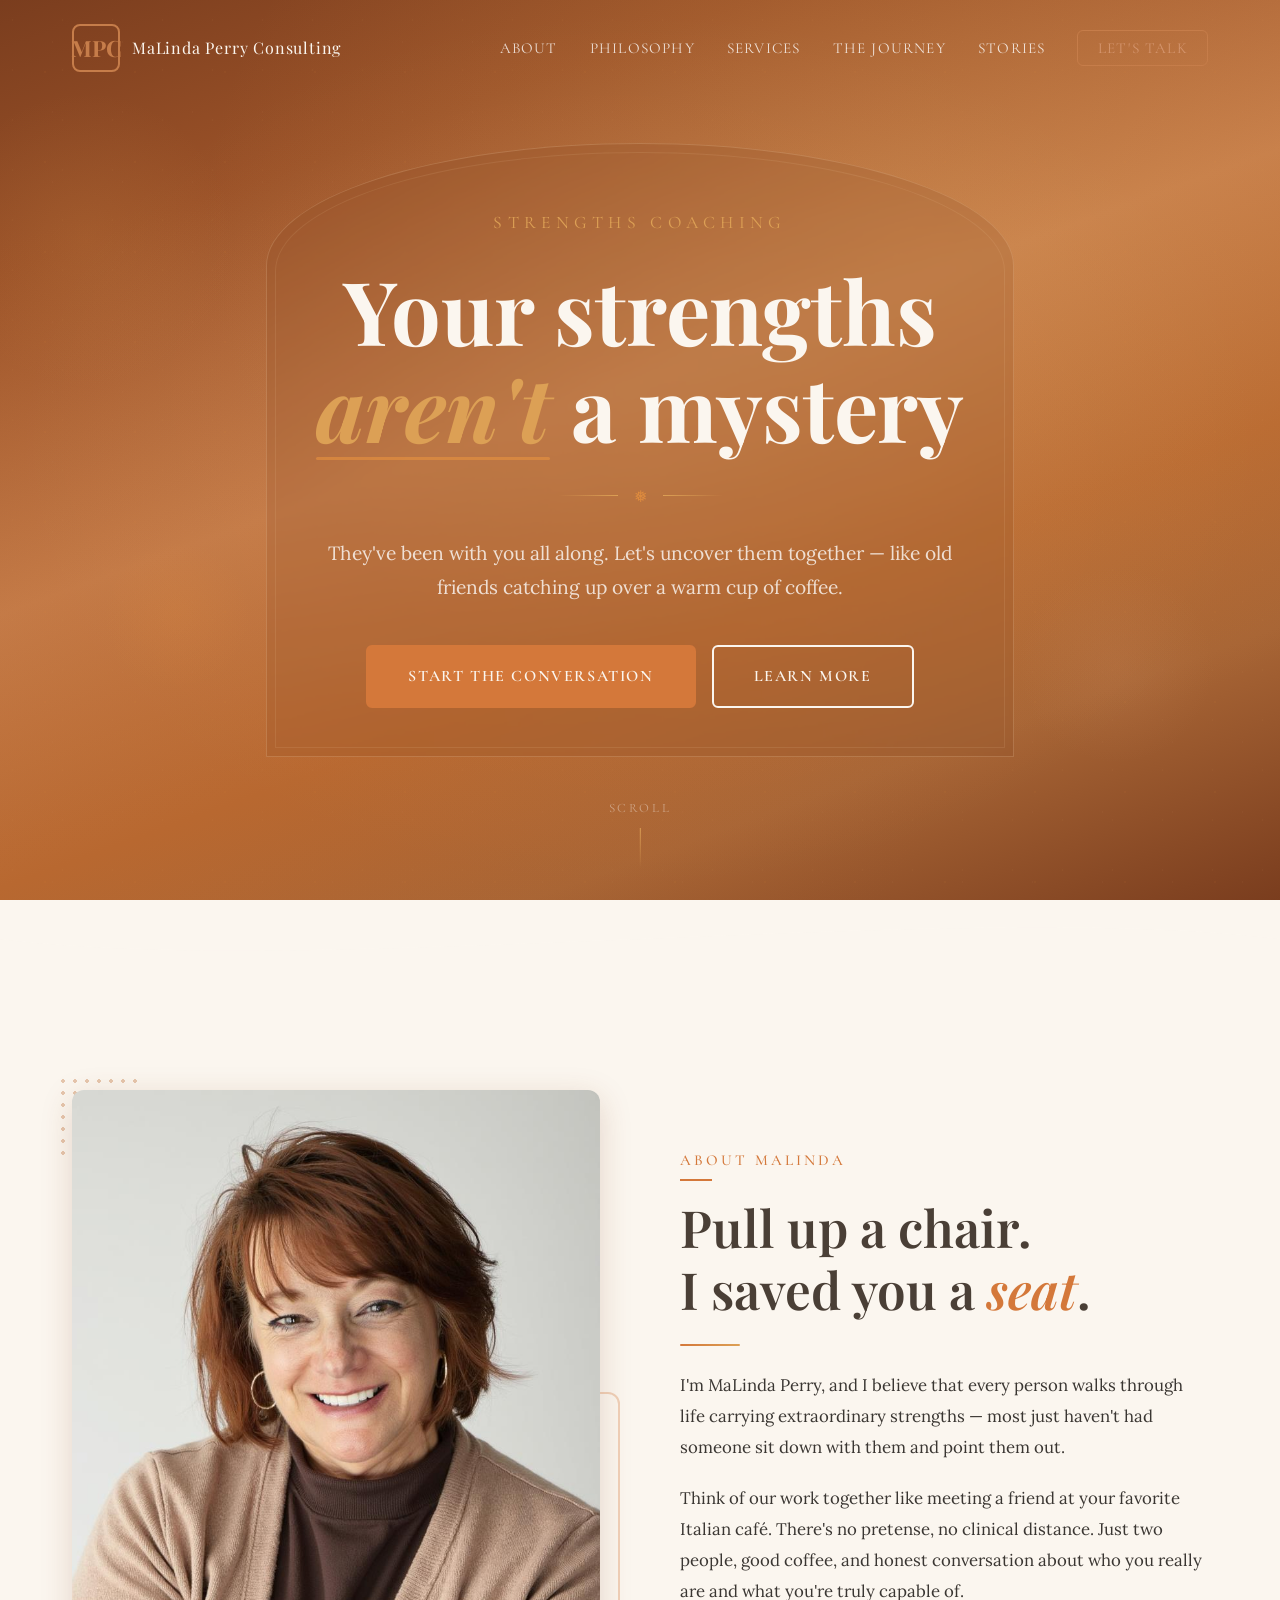
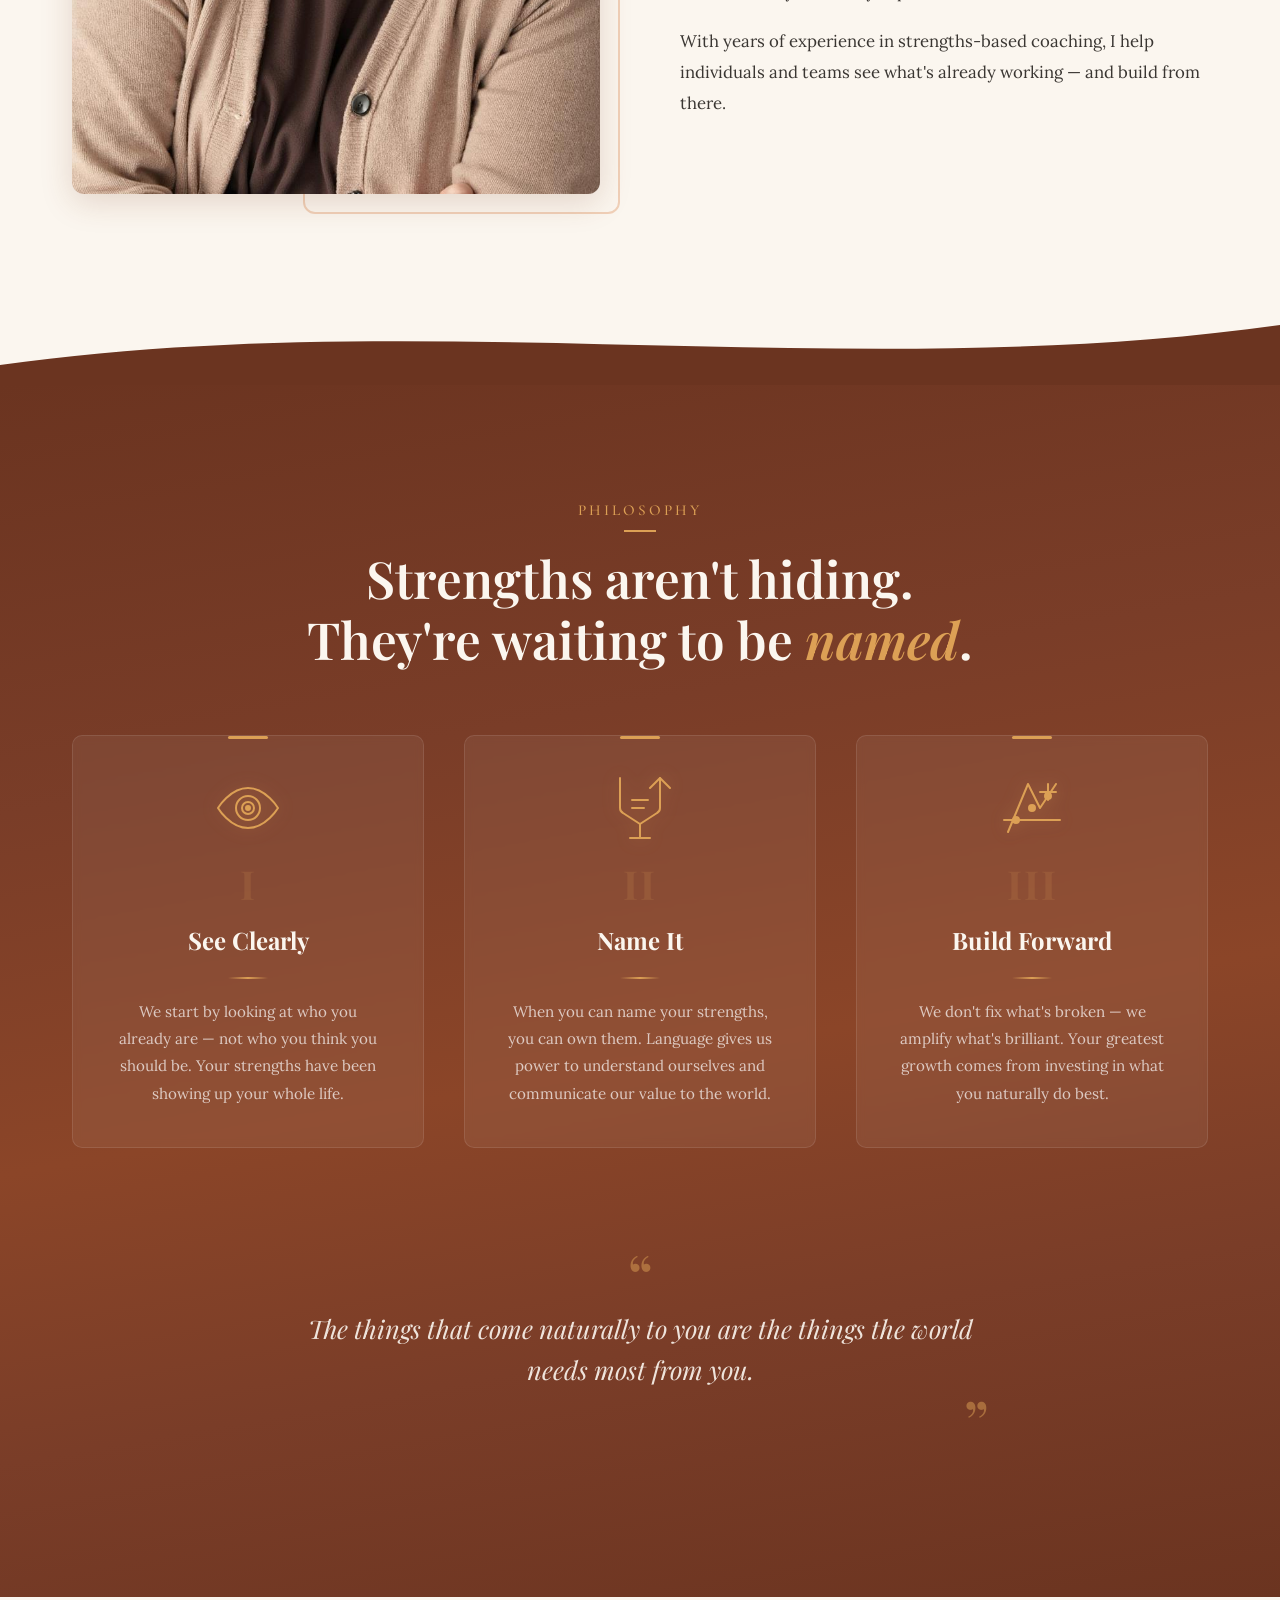
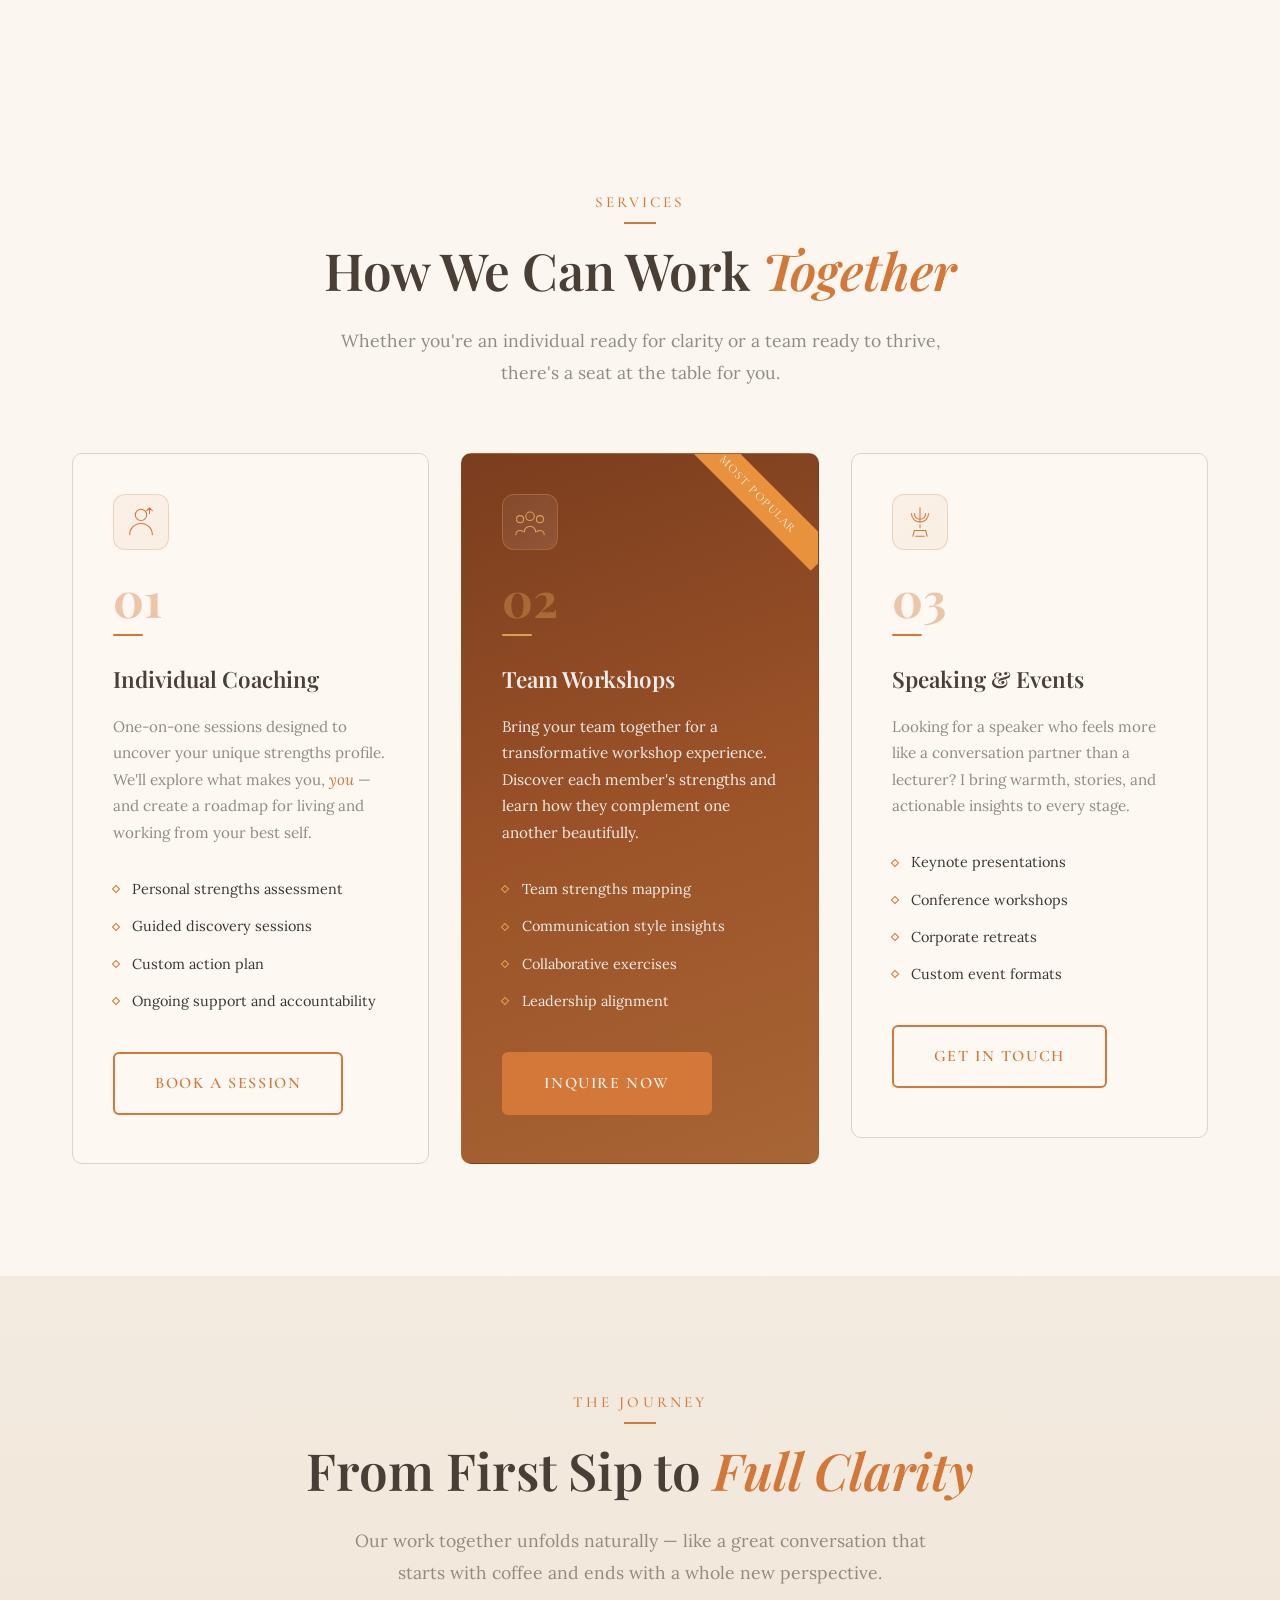
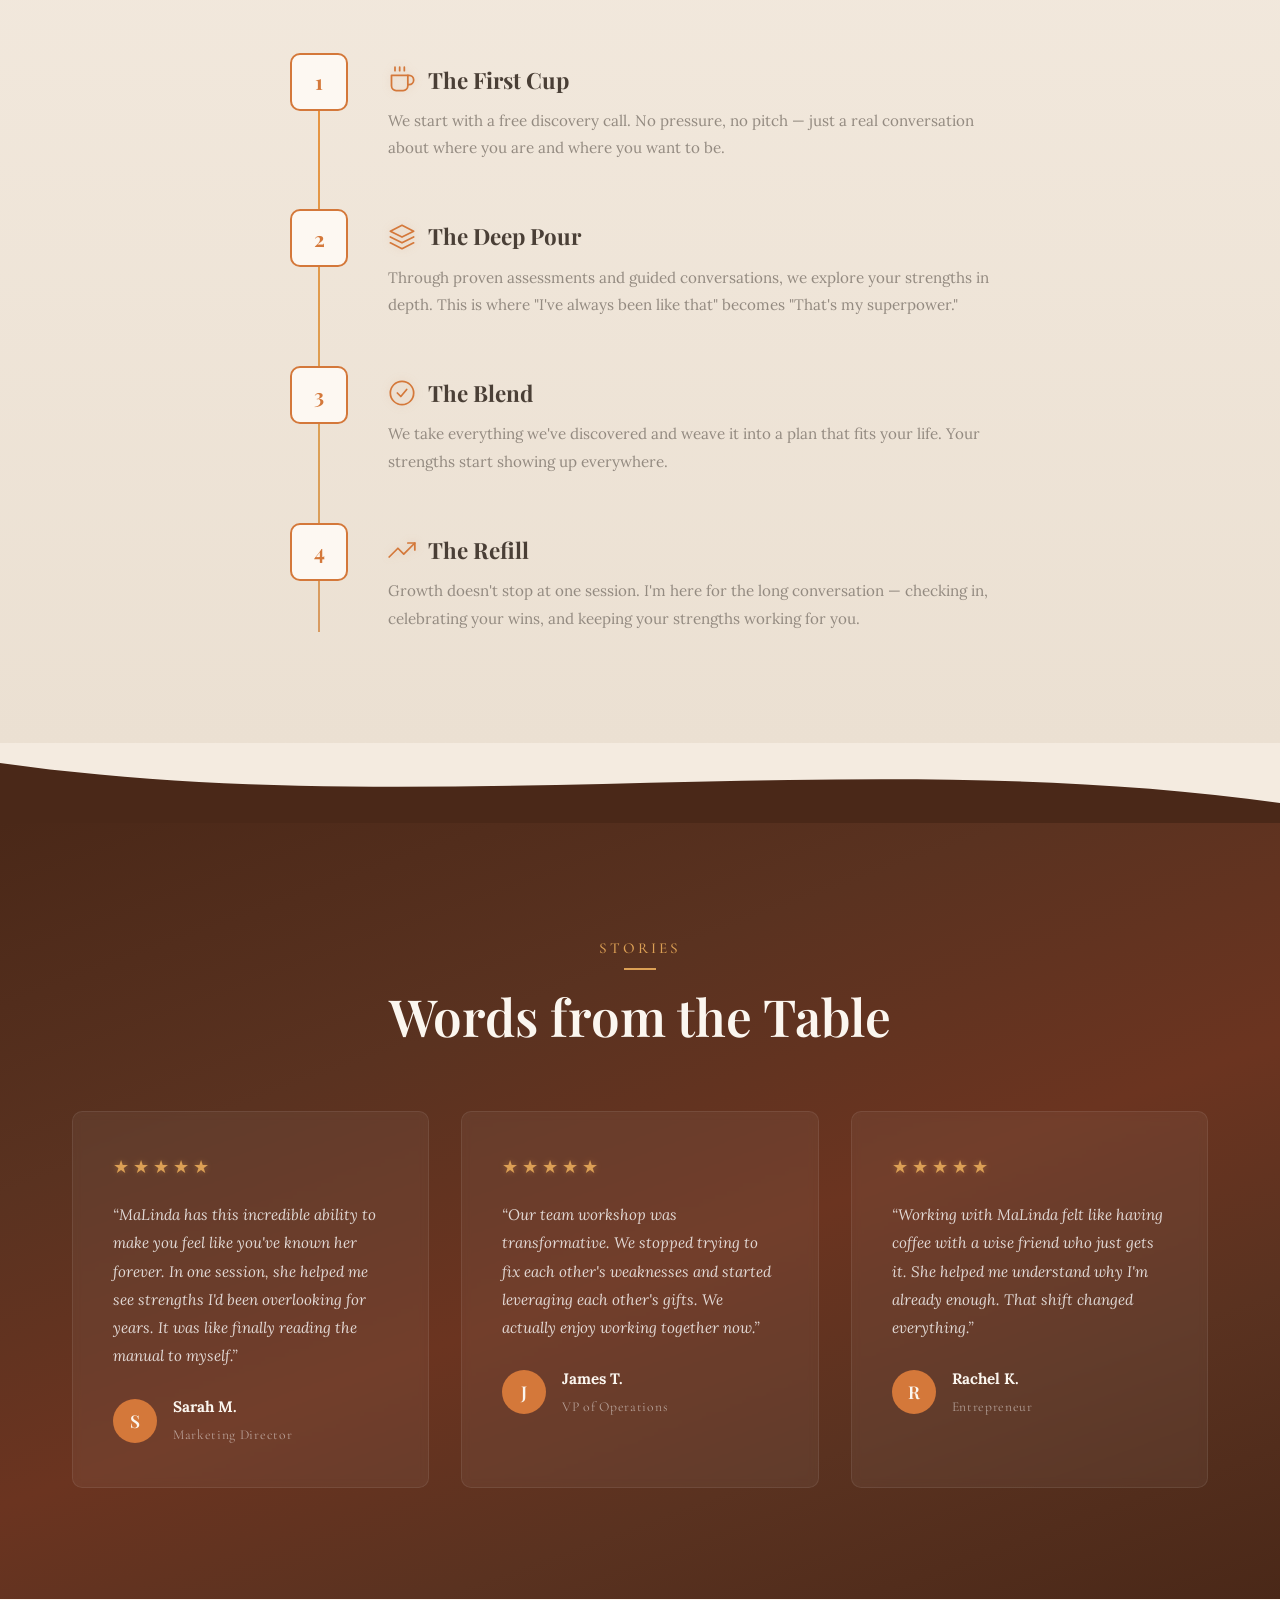
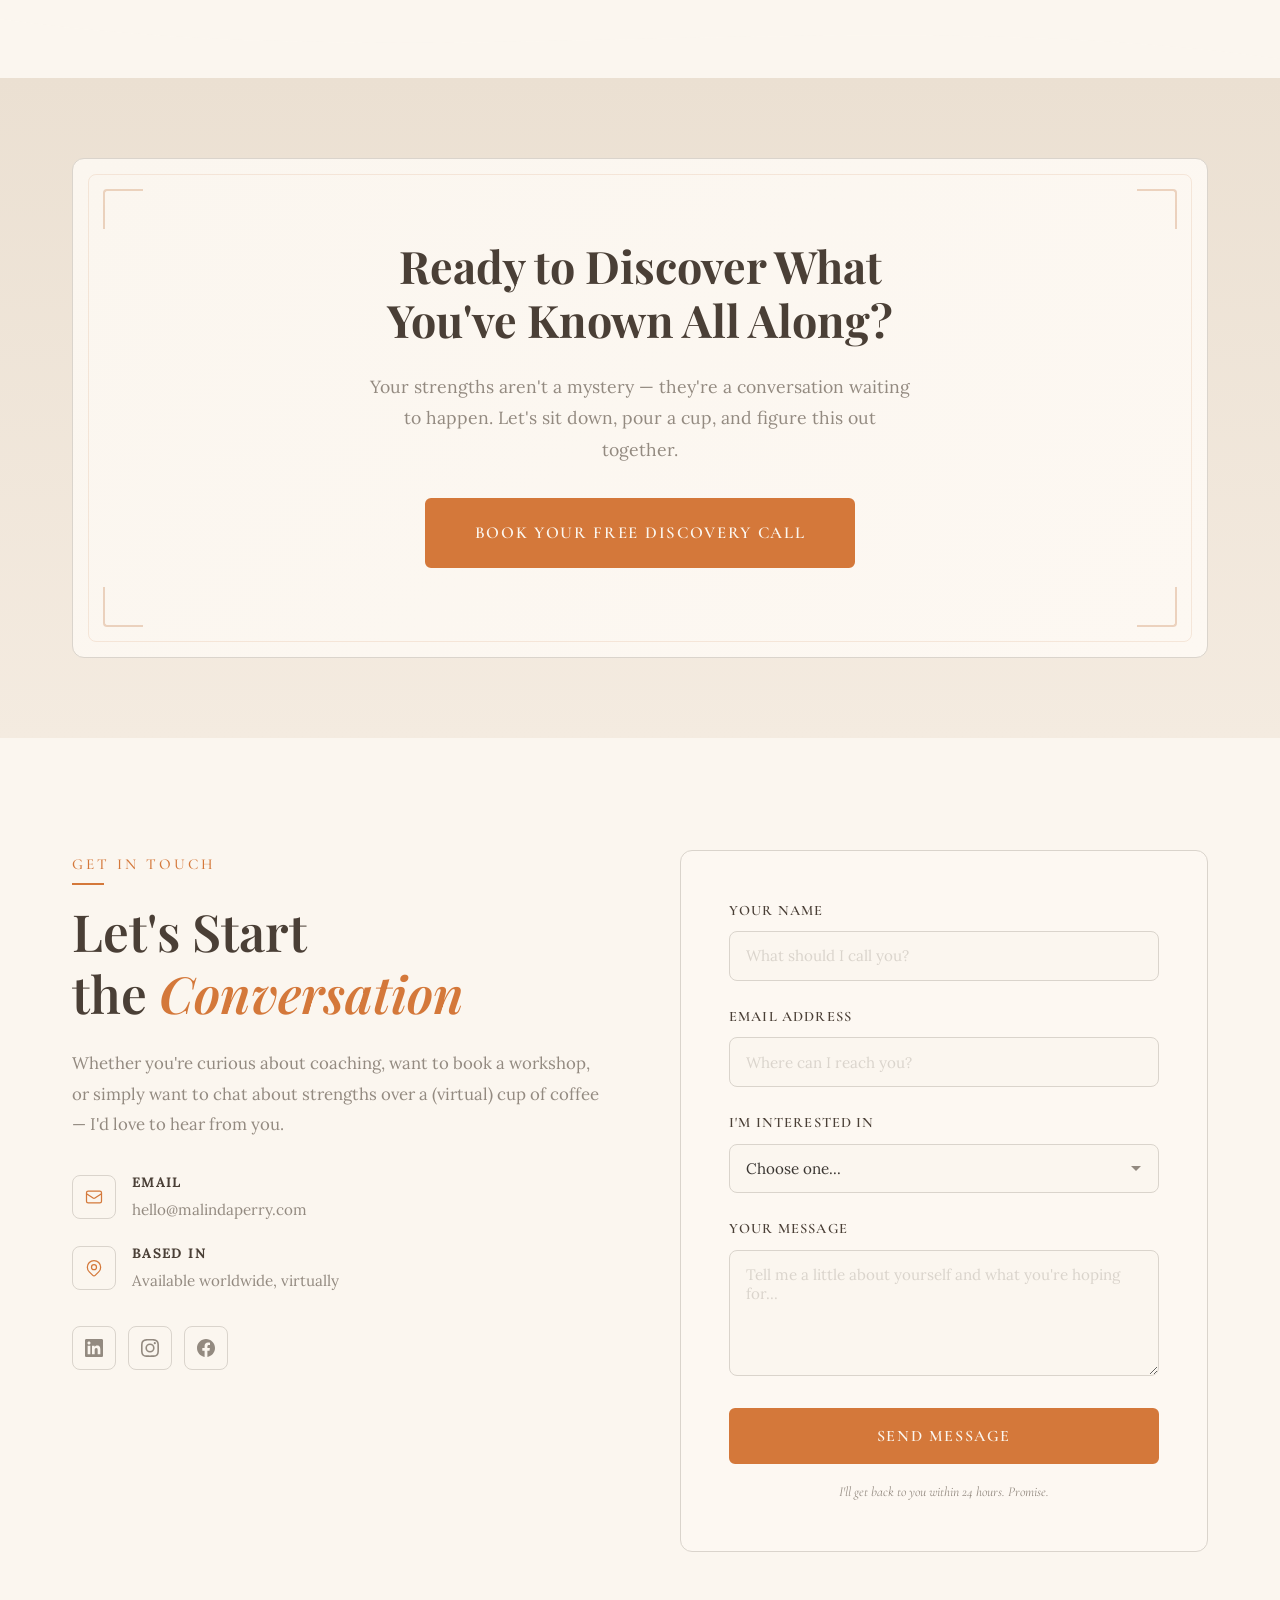
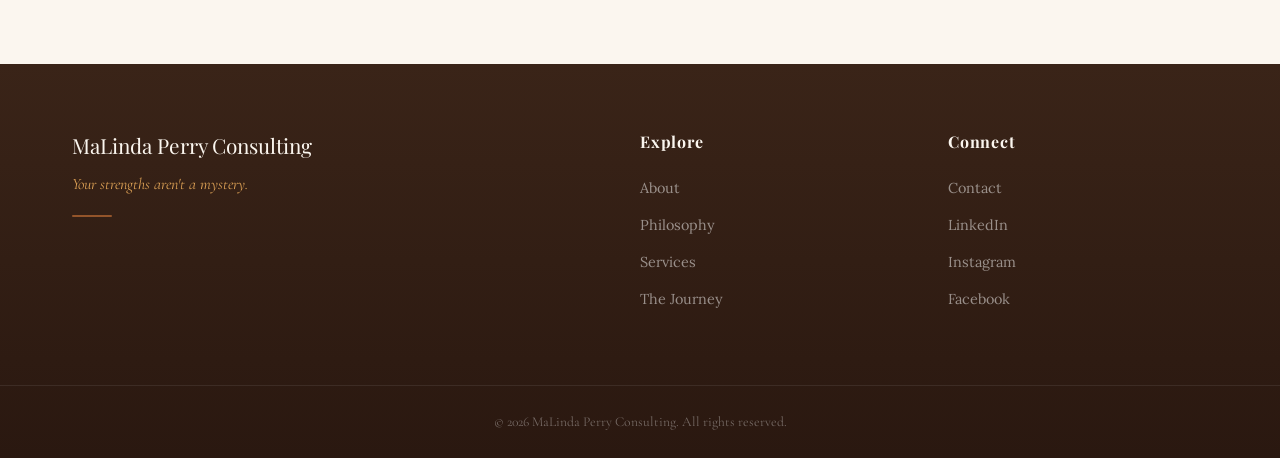
==== commit 31584c2d: "Elevate visual design with SVG icons, particles, and glow effects - Add SVG icons to philosophy card" ====
--- a/index.html
+++ b/index.html
@@ -118,6 +118,14 @@
     <svg viewBox="0 0 1440 80" preserveAspectRatio="none"><path d="M0,60 C480,0 960,80 1440,20 L1440,80 L0,80 Z" fill="currentColor"/></svg>
   </div>
   <section class="section philosophy" id="philosophy">
+    <div class="philosophy-particles">
+      <span class="particle particle--1"></span>
+      <span class="particle particle--2"></span>
+      <span class="particle particle--3"></span>
+      <span class="particle particle--4"></span>
+      <span class="particle particle--5"></span>
+      <span class="particle particle--6"></span>
+    </div>
     <div class="container">
       <div class="philosophy-header text-center">
         <span class="section-label section-label--light">Philosophy</span>
@@ -127,6 +135,14 @@
       </div>
       <div class="philosophy-grid">
         <div class="philosophy-card reveal-up">
+          <div class="philosophy-card-icon">
+            <svg viewBox="0 0 64 64" fill="none" stroke="currentColor" stroke-width="2" stroke-linecap="round" stroke-linejoin="round">
+              <circle cx="32" cy="32" r="12"/>
+              <circle cx="32" cy="32" r="6"/>
+              <circle cx="32" cy="32" r="2" fill="currentColor"/>
+              <path d="M2 32c0 0 12-20 30-20s30 20 30 20-12 20-30 20S2 32 2 32z"/>
+            </svg>
+          </div>
           <div class="philosophy-card-num">I</div>
           <h3 class="philosophy-card-title">See Clearly</h3>
           <div class="philosophy-card-line"></div>
@@ -136,6 +152,15 @@
           </p>
         </div>
         <div class="philosophy-card reveal-up delay-1">
+          <div class="philosophy-card-icon">
+            <svg viewBox="0 0 64 64" fill="none" stroke="currentColor" stroke-width="2" stroke-linecap="round" stroke-linejoin="round">
+              <path d="M42 12L52 2l10 10"/>
+              <path d="M52 2v30c0 2-1 4-3 5L32 48 15 37c-2-1-3-3-3-5V2"/>
+              <path d="M32 48v14"/>
+              <path d="M22 62h20"/>
+              <path d="M24 24h16M24 32h12"/>
+            </svg>
+          </div>
           <div class="philosophy-card-num">II</div>
           <h3 class="philosophy-card-title">Name It</h3>
           <div class="philosophy-card-line"></div>
@@ -145,6 +170,17 @@
           </p>
         </div>
         <div class="philosophy-card reveal-up delay-2">
+          <div class="philosophy-card-icon">
+            <svg viewBox="0 0 64 64" fill="none" stroke="currentColor" stroke-width="2" stroke-linecap="round" stroke-linejoin="round">
+              <path d="M8 56L28 8l12 24 16-24"/>
+              <path d="M48 8v16"/>
+              <path d="M40 16h16"/>
+              <path d="M4 44h56"/>
+              <circle cx="16" cy="44" r="3" fill="currentColor"/>
+              <circle cx="32" cy="32" r="3" fill="currentColor"/>
+              <circle cx="48" cy="20" r="3" fill="currentColor"/>
+            </svg>
+          </div>
           <div class="philosophy-card-num">III</div>
           <h3 class="philosophy-card-title">Build Forward</h3>
           <div class="philosophy-card-line"></div>
@@ -180,6 +216,13 @@
       </div>
       <div class="services-grid">
         <div class="service-card reveal-up">
+          <div class="service-card-icon">
+            <svg viewBox="0 0 48 48" fill="none" stroke="currentColor" stroke-width="1.5" stroke-linecap="round" stroke-linejoin="round">
+              <circle cx="24" cy="14" r="8"/>
+              <path d="M8 42c0-8.837 7.163-16 16-16s16 7.163 16 16"/>
+              <path d="M32 8l4-4m0 0l4 4m-4-4v8"/>
+            </svg>
+          </div>
           <div class="service-card-header">
             <div class="service-card-number">01</div>
             <div class="service-card-accent"></div>
@@ -200,6 +243,16 @@
         </div>
         <div class="service-card service-card--featured reveal-up delay-1">
           <div class="service-card-badge">Most Popular</div>
+          <div class="service-card-icon">
+            <svg viewBox="0 0 48 48" fill="none" stroke="currentColor" stroke-width="1.5" stroke-linecap="round" stroke-linejoin="round">
+              <circle cx="24" cy="16" r="6"/>
+              <circle cx="10" cy="20" r="5"/>
+              <circle cx="38" cy="20" r="5"/>
+              <path d="M16 38c0-4.418 3.582-8 8-8s8 3.582 8 8"/>
+              <path d="M4 42c0-3.314 2.686-6 6-6 1.657 0 3.157.672 4.243 1.757"/>
+              <path d="M44 42c0-3.314-2.686-6-6-6-1.657 0-3.157.672-4.243 1.757"/>
+            </svg>
+          </div>
           <div class="service-card-header">
             <div class="service-card-number">02</div>
             <div class="service-card-accent"></div>
@@ -219,6 +272,18 @@
           <a href="#contact" class="btn btn--primary">Inquire Now</a>
         </div>
         <div class="service-card reveal-up delay-2">
+          <div class="service-card-icon">
+            <svg viewBox="0 0 48 48" fill="none" stroke="currentColor" stroke-width="1.5" stroke-linecap="round" stroke-linejoin="round">
+              <path d="M24 4v20"/>
+              <path d="M16 12a8 8 0 0016 0"/>
+              <path d="M12 12a12 12 0 0024 0"/>
+              <path d="M24 28v4"/>
+              <path d="M16 36h16"/>
+              <path d="M18 44h12"/>
+              <path d="M16 36l-2 8"/>
+              <path d="M32 36l2 8"/>
+            </svg>
+          </div>
           <div class="service-card-header">
             <div class="service-card-number">03</div>
             <div class="service-card-accent"></div>
@@ -257,28 +322,40 @@
         <div class="journey-step reveal-up">
           <div class="journey-step-marker"><span>1</span></div>
           <div class="journey-step-content">
-            <h3>The First Cup</h3>
+            <div class="journey-step-header">
+              <svg class="journey-step-icon" viewBox="0 0 24 24" fill="none" stroke="currentColor" stroke-width="1.5" stroke-linecap="round" stroke-linejoin="round"><path d="M17 8h1a4 4 0 010 8h-1"/><path d="M3 8h14v9a4 4 0 01-4 4H7a4 4 0 01-4-4V8z"/><path d="M6 1v3M10 1v3M14 1v3"/></svg>
+              <h3>The First Cup</h3>
+            </div>
             <p>We start with a free discovery call. No pressure, no pitch &mdash; just a real conversation about where you are and where you want to be.</p>
           </div>
         </div>
         <div class="journey-step reveal-up delay-1">
           <div class="journey-step-marker"><span>2</span></div>
           <div class="journey-step-content">
-            <h3>The Deep Pour</h3>
+            <div class="journey-step-header">
+              <svg class="journey-step-icon" viewBox="0 0 24 24" fill="none" stroke="currentColor" stroke-width="1.5" stroke-linecap="round" stroke-linejoin="round"><path d="M12 2L2 7l10 5 10-5-10-5z"/><path d="M2 17l10 5 10-5"/><path d="M2 12l10 5 10-5"/></svg>
+              <h3>The Deep Pour</h3>
+            </div>
             <p>Through proven assessments and guided conversations, we explore your strengths in depth. This is where "I've always been like that" becomes "That's my superpower."</p>
           </div>
         </div>
         <div class="journey-step reveal-up delay-2">
           <div class="journey-step-marker"><span>3</span></div>
           <div class="journey-step-content">
-            <h3>The Blend</h3>
+            <div class="journey-step-header">
+              <svg class="journey-step-icon" viewBox="0 0 24 24" fill="none" stroke="currentColor" stroke-width="1.5" stroke-linecap="round" stroke-linejoin="round"><circle cx="12" cy="12" r="10"/><path d="M8 12l3 3 5-6"/></svg>
+              <h3>The Blend</h3>
+            </div>
             <p>We take everything we've discovered and weave it into a plan that fits your life. Your strengths start showing up everywhere.</p>
           </div>
         </div>
         <div class="journey-step reveal-up delay-3">
           <div class="journey-step-marker"><span>4</span></div>
           <div class="journey-step-content">
-            <h3>The Refill</h3>
+            <div class="journey-step-header">
+              <svg class="journey-step-icon" viewBox="0 0 24 24" fill="none" stroke="currentColor" stroke-width="1.5" stroke-linecap="round" stroke-linejoin="round"><path d="M23 6l-9.5 9.5-5-5L1 18"/><path d="M17 6h6v6"/></svg>
+              <h3>The Refill</h3>
+            </div>
             <p>Growth doesn't stop at one session. I'm here for the long conversation &mdash; checking in, celebrating your wins, and keeping your strengths working for you.</p>
           </div>
         </div>
@@ -291,6 +368,14 @@
     <svg viewBox="0 0 1440 80" preserveAspectRatio="none"><path d="M0,20 C480,80 960,0 1440,60 L1440,80 L0,80 Z" fill="currentColor"/></svg>
   </div>
   <section class="section testimonials" id="testimonials">
+    <div class="testimonials-particles">
+      <span class="particle particle--1"></span>
+      <span class="particle particle--2"></span>
+      <span class="particle particle--3"></span>
+      <span class="particle particle--4"></span>
+      <span class="particle particle--5"></span>
+      <span class="particle particle--6"></span>
+    </div>
     <div class="container">
       <div class="testimonials-header text-center">
         <span class="section-label section-label--light">Stories</span>
--- a/styles.css
+++ b/styles.css
@@ -912,6 +912,19 @@
   height: 64px;
   margin: 0 auto 1.5rem;
   color: var(--amber);
+  position: relative;
+  transition: all 0.5s var(--ease-out);
+  filter: drop-shadow(0 0 8px rgba(220, 160, 85, 0.3));
+}
+
+.philosophy-card-icon svg {
+  width: 100%;
+  height: 100%;
+}
+
+.philosophy-card:hover .philosophy-card-icon {
+  transform: scale(1.15);
+  filter: drop-shadow(0 0 16px rgba(220, 160, 85, 0.6));
 }
 
 .philosophy-quote {
@@ -1043,6 +1056,44 @@
   transform-origin: center;
 }
 
+/* Service card icons */
+.service-card-icon {
+  width: 56px;
+  height: 56px;
+  margin-bottom: 1.5rem;
+  color: var(--orange);
+  padding: 10px;
+  border: 1px solid rgba(198, 125, 74, 0.25);
+  border-radius: 12px;
+  background: linear-gradient(135deg, rgba(198, 125, 74, 0.06), rgba(220, 160, 85, 0.1));
+  transition: all 0.5s var(--ease-out);
+  position: relative;
+}
+
+.service-card-icon svg {
+  width: 100%;
+  height: 100%;
+}
+
+.service-card:hover .service-card-icon {
+  background: linear-gradient(135deg, rgba(198, 125, 74, 0.15), rgba(220, 160, 85, 0.2));
+  border-color: var(--orange);
+  transform: translateY(-3px);
+  box-shadow: 0 8px 24px rgba(198, 125, 74, 0.2);
+}
+
+.service-card--featured .service-card-icon {
+  color: var(--amber);
+  border-color: rgba(220, 160, 85, 0.3);
+  background: linear-gradient(135deg, rgba(255, 255, 255, 0.05), rgba(255, 255, 255, 0.1));
+}
+
+.service-card--featured:hover .service-card-icon {
+  background: linear-gradient(135deg, rgba(255, 255, 255, 0.1), rgba(255, 255, 255, 0.15));
+  border-color: var(--amber);
+  box-shadow: 0 8px 24px rgba(220, 160, 85, 0.3);
+}
+
 .service-card-header {
   margin-bottom: 1.5rem;
   position: relative;
@@ -1187,12 +1238,33 @@
   transform: rotate(-45deg);
 }
 
+.journey-step-header {
+  display: flex;
+  align-items: center;
+  gap: 0.75rem;
+  margin-top: 0.5rem;
+  margin-bottom: 0.5rem;
+}
+
+.journey-step-icon {
+  width: 28px;
+  height: 28px;
+  color: var(--orange);
+  flex-shrink: 0;
+  transition: all 0.4s var(--ease-out);
+  filter: drop-shadow(0 0 4px rgba(198, 125, 74, 0.2));
+}
+
+.journey-step:hover .journey-step-icon {
+  color: var(--orange-bright);
+  transform: scale(1.15);
+  filter: drop-shadow(0 0 10px rgba(232, 146, 62, 0.5));
+}
+
 .journey-step-content h3 {
   font-family: var(--font-display);
   font-size: 1.4rem;
   color: var(--dark-brown);
-  margin-bottom: 0.5rem;
-  margin-top: 0.5rem;
 }
 
 .journey-step-content p {
@@ -1642,6 +1714,202 @@
   font-family: var(--font-accent);
   font-size: 0.85rem;
   color: rgba(255, 255, 255, 0.35);
+}
+
+
+/* ============================================================
+   FLOATING PARTICLES — Ambient dots in dark sections
+   ============================================================ */
+.philosophy-particles,
+.testimonials-particles {
+  position: absolute;
+  inset: 0;
+  overflow: hidden;
+  pointer-events: none;
+  z-index: 0;
+}
+
+.particle {
+  position: absolute;
+  border-radius: 50%;
+  background: var(--amber);
+  opacity: 0;
+  animation-timing-function: ease-in-out;
+  animation-iteration-count: infinite;
+}
+
+.particle--1 {
+  width: 4px; height: 4px;
+  top: 15%; left: 10%;
+  animation: particleDrift1 7s infinite;
+}
+.particle--2 {
+  width: 6px; height: 6px;
+  top: 60%; left: 85%;
+  animation: particleDrift2 9s 1s infinite;
+}
+.particle--3 {
+  width: 3px; height: 3px;
+  top: 30%; left: 70%;
+  animation: particleDrift3 8s 2s infinite;
+}
+.particle--4 {
+  width: 5px; height: 5px;
+  top: 75%; left: 20%;
+  animation: particleDrift1 10s 0.5s infinite;
+}
+.particle--5 {
+  width: 3px; height: 3px;
+  top: 45%; left: 50%;
+  animation: particleDrift2 11s 3s infinite;
+}
+.particle--6 {
+  width: 4px; height: 4px;
+  top: 85%; left: 65%;
+  animation: particleDrift3 8s 1.5s infinite;
+}
+
+@keyframes particleDrift1 {
+  0%, 100% { transform: translate(0, 0) scale(1); opacity: 0; }
+  20% { opacity: 0.4; }
+  50% { transform: translate(30px, -40px) scale(1.5); opacity: 0.25; }
+  80% { opacity: 0.4; }
+}
+@keyframes particleDrift2 {
+  0%, 100% { transform: translate(0, 0) scale(1); opacity: 0; }
+  20% { opacity: 0.35; }
+  50% { transform: translate(-25px, 35px) scale(1.3); opacity: 0.2; }
+  80% { opacity: 0.35; }
+}
+@keyframes particleDrift3 {
+  0%, 100% { transform: translate(0, 0) scale(1); opacity: 0; }
+  25% { opacity: 0.3; }
+  50% { transform: translate(20px, 30px) scale(1.4); opacity: 0.15; }
+  75% { opacity: 0.3; }
+}
+
+
+/* ============================================================
+   ANIMATED GLOW & SHIMMER EFFECTS
+   ============================================================ */
+
+/* Glowing border animation on philosophy cards */
+.philosophy-card::after {
+  content: '';
+  position: absolute;
+  inset: -1px;
+  border-radius: 11px;
+  background: linear-gradient(
+    135deg,
+    transparent 30%,
+    rgba(220, 160, 85, 0.3) 50%,
+    transparent 70%
+  );
+  background-size: 300% 300%;
+  z-index: -1;
+  opacity: 0;
+  transition: opacity 0.5s ease;
+  animation: shimmerBorder 4s ease-in-out infinite;
+}
+
+.philosophy-card:hover::after {
+  opacity: 1;
+}
+
+@keyframes shimmerBorder {
+  0% { background-position: 0% 0%; }
+  50% { background-position: 100% 100%; }
+  100% { background-position: 0% 0%; }
+}
+
+/* Pulsing glow on CTA button */
+.cta-card .btn--primary {
+  animation: btnPulseGlow 3s ease-in-out infinite;
+}
+
+@keyframes btnPulseGlow {
+  0%, 100% { box-shadow: 0 4px 15px rgba(212, 120, 58, 0.3); }
+  50% { box-shadow: 0 6px 30px rgba(212, 120, 58, 0.55), 0 0 60px rgba(212, 120, 58, 0.15); }
+}
+
+/* Animated gradient line on journey */
+.journey-line {
+  background: linear-gradient(to bottom, var(--orange-bright), var(--amber), var(--copper-light), var(--copper));
+  background-size: 100% 200%;
+  animation: journeyLineFlow 4s ease-in-out infinite;
+}
+
+@keyframes journeyLineFlow {
+  0%, 100% { background-position: 0% 0%; }
+  50% { background-position: 0% 100%; }
+}
+
+/* Glow ring on journey markers on hover */
+.journey-step:hover .journey-step-marker {
+  box-shadow: 0 0 0 6px rgba(212, 120, 58, 0.15), 0 0 20px rgba(212, 120, 58, 0.2);
+}
+
+/* Subtle glow on testimonial cards hover */
+.testimonial-card:hover {
+  border-color: rgba(220, 160, 85, 0.25);
+  box-shadow: 0 20px 60px rgba(0, 0, 0, 0.2), 0 0 30px rgba(220, 160, 85, 0.08);
+}
+
+/* Animated amber line under section labels */
+.section-label::after {
+  transition: width 0.6s var(--ease-out), box-shadow 0.6s ease;
+}
+
+.section-label:hover::after {
+  width: 4rem;
+  box-shadow: 0 0 10px rgba(212, 120, 58, 0.4);
+}
+
+/* Glowing star effect on testimonials */
+.testimonial-stars span {
+  transition: all 0.3s ease;
+  filter: drop-shadow(0 0 3px rgba(220, 160, 85, 0.4));
+}
+
+.testimonial-card:hover .testimonial-stars span {
+  filter: drop-shadow(0 0 8px rgba(220, 160, 85, 0.8));
+}
+
+/* Animated accent line on about section */
+.about-divider {
+  position: relative;
+  overflow: hidden;
+}
+
+.about-divider::after {
+  content: '';
+  position: absolute;
+  top: 0;
+  left: -100%;
+  width: 60%;
+  height: 100%;
+  background: linear-gradient(90deg, transparent, rgba(255, 255, 255, 0.6), transparent);
+  animation: shimmerLine 3s ease-in-out infinite;
+}
+
+@keyframes shimmerLine {
+  0% { left: -100%; }
+  100% { left: 200%; }
+}
+
+/* Glow on hero arch border */
+.hero-arch {
+  animation: archGlow 5s ease-in-out infinite;
+}
+
+@keyframes archGlow {
+  0%, 100% { box-shadow: inset 0 0 30px rgba(220, 160, 85, 0.05), 0 0 40px rgba(220, 160, 85, 0.05); }
+  50% { box-shadow: inset 0 0 50px rgba(220, 160, 85, 0.1), 0 0 60px rgba(220, 160, 85, 0.1); }
+}
+
+/* Nav logo glow on scroll */
+.nav.scrolled .nav-logo-mark {
+  box-shadow: 0 0 12px rgba(198, 125, 74, 0.3);
 }
 
 
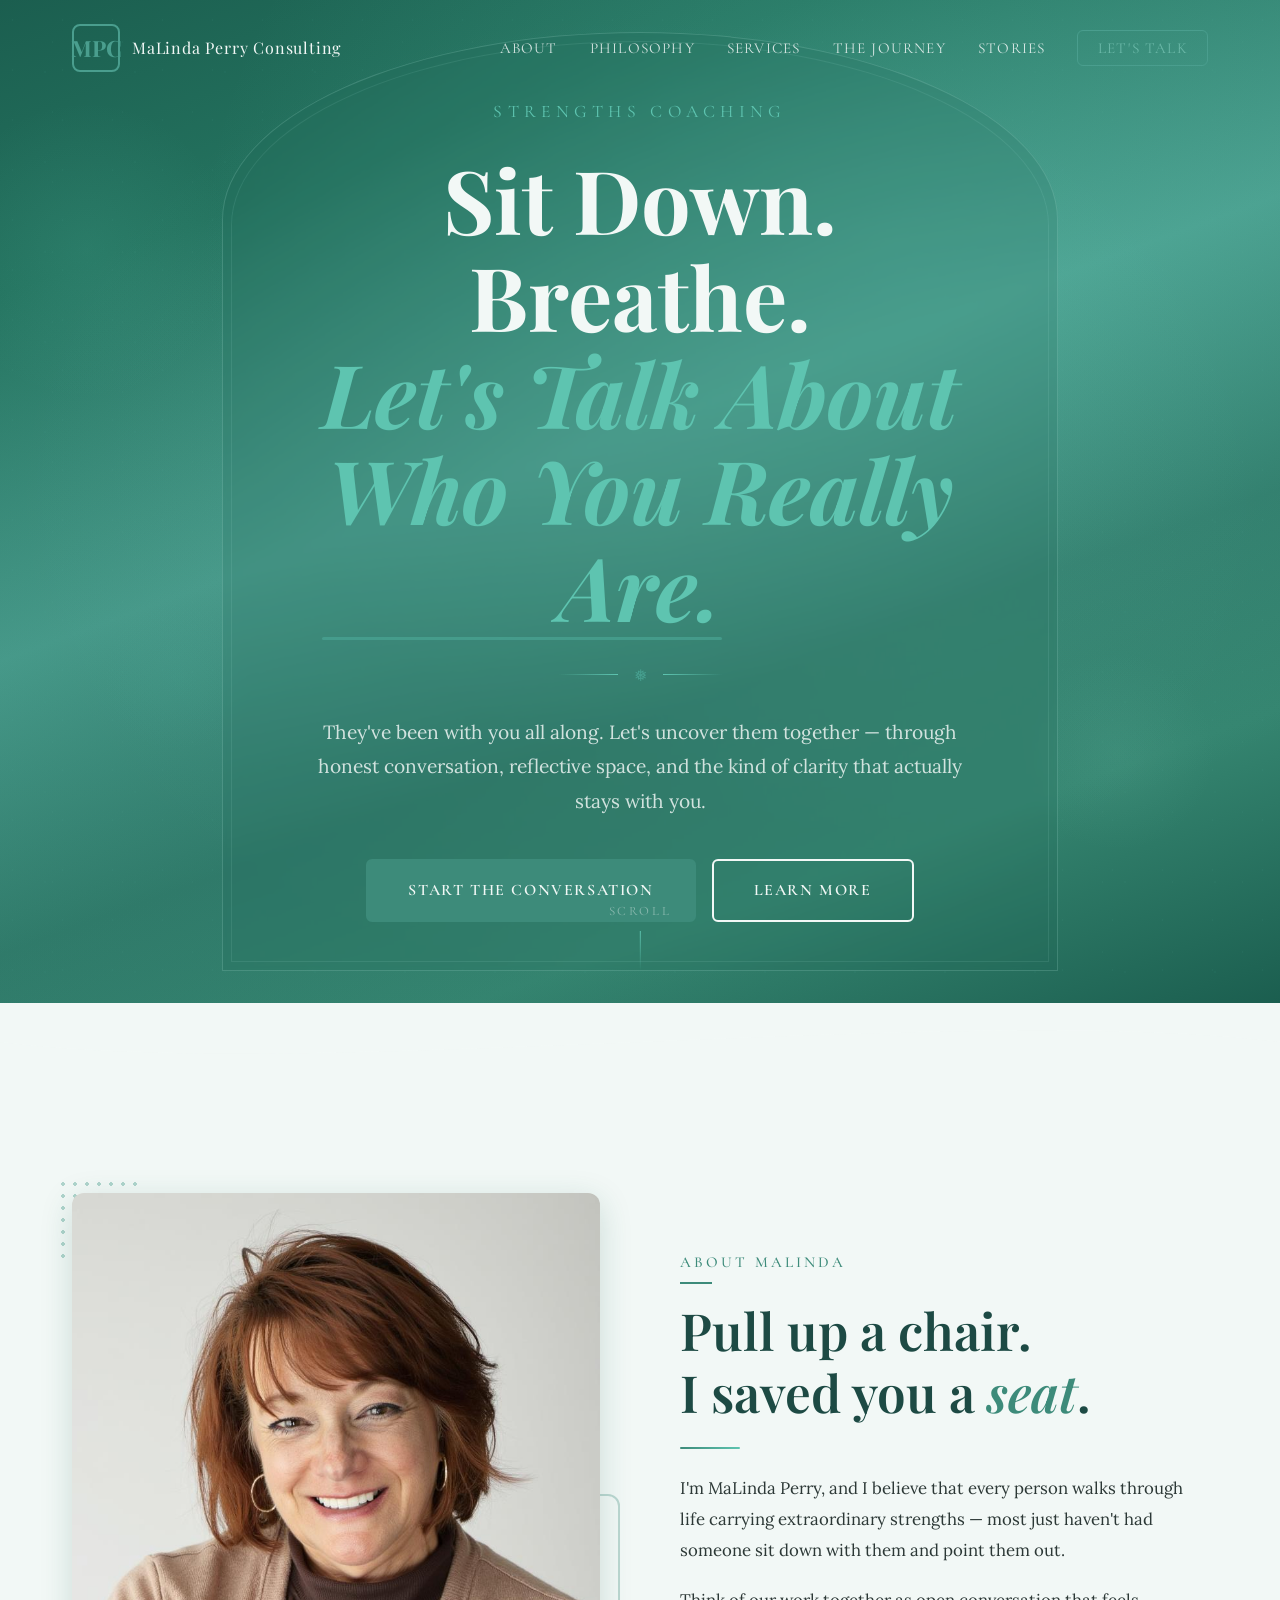
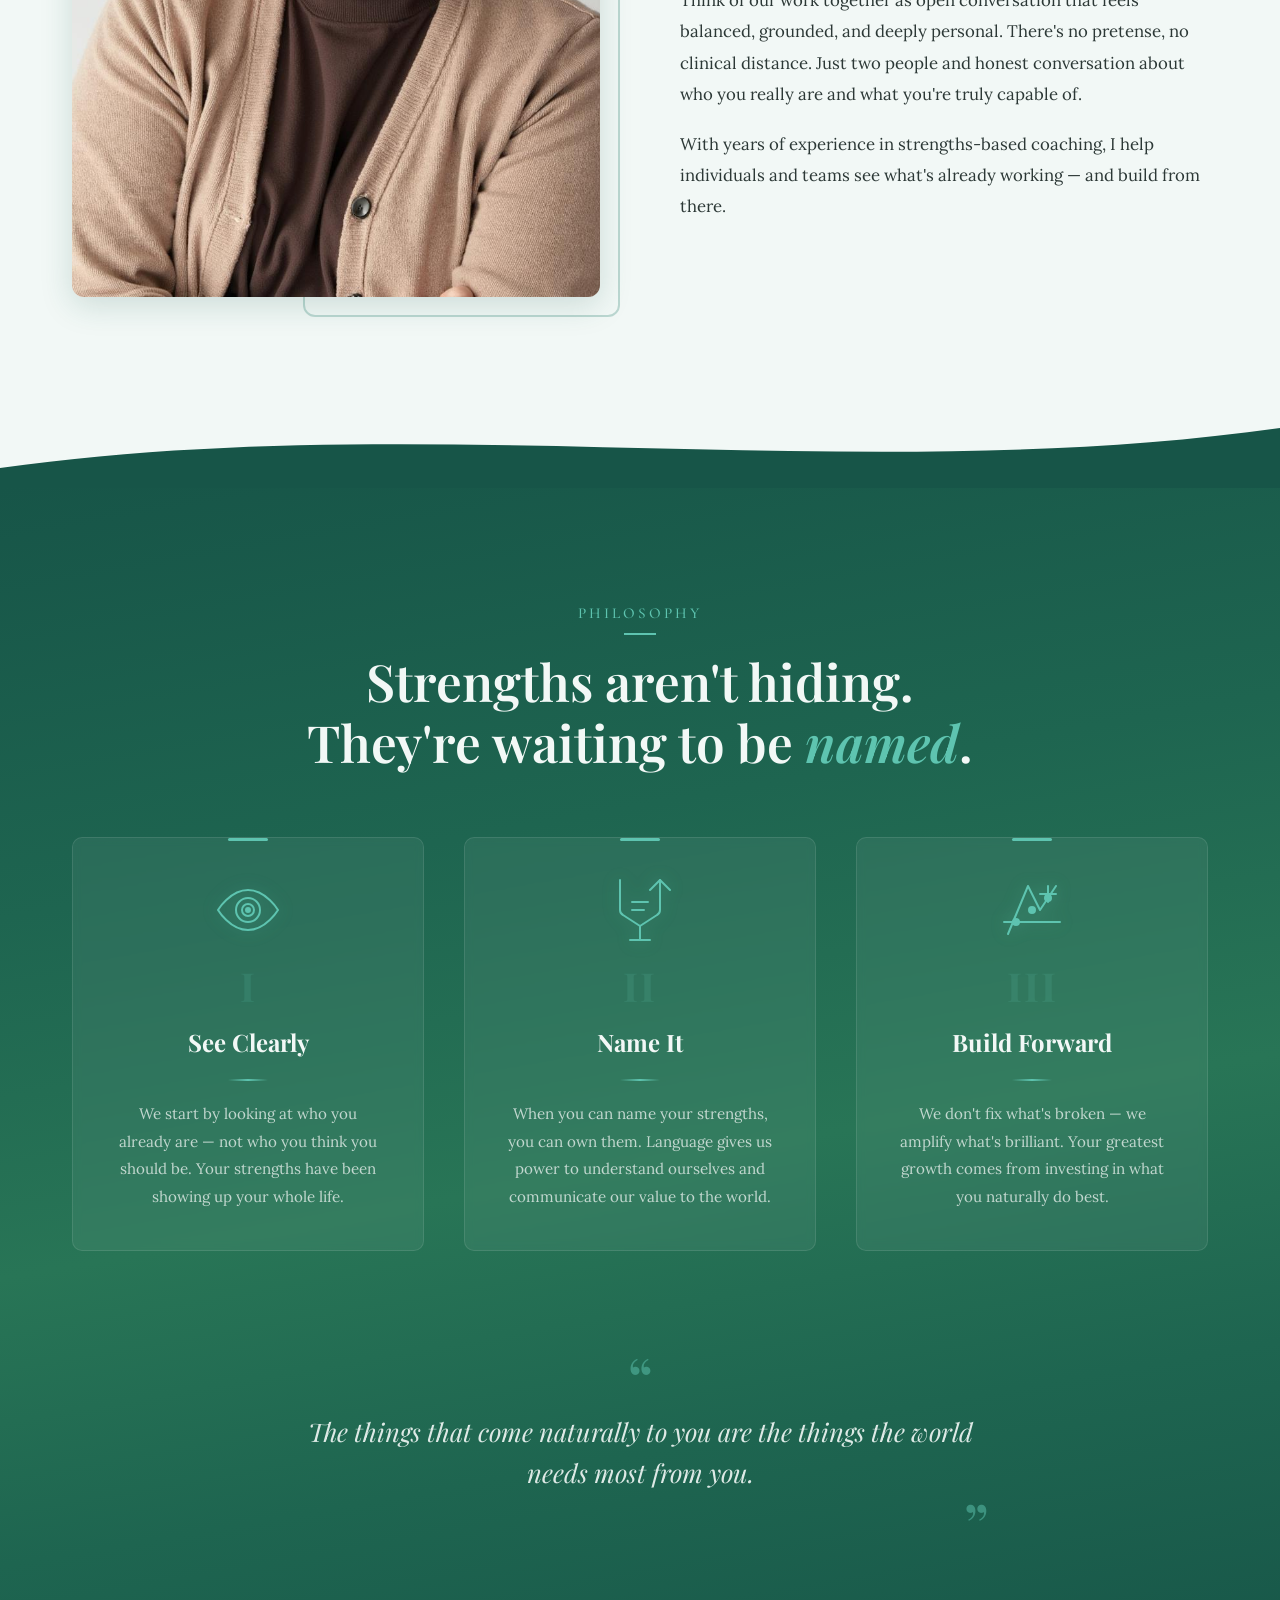
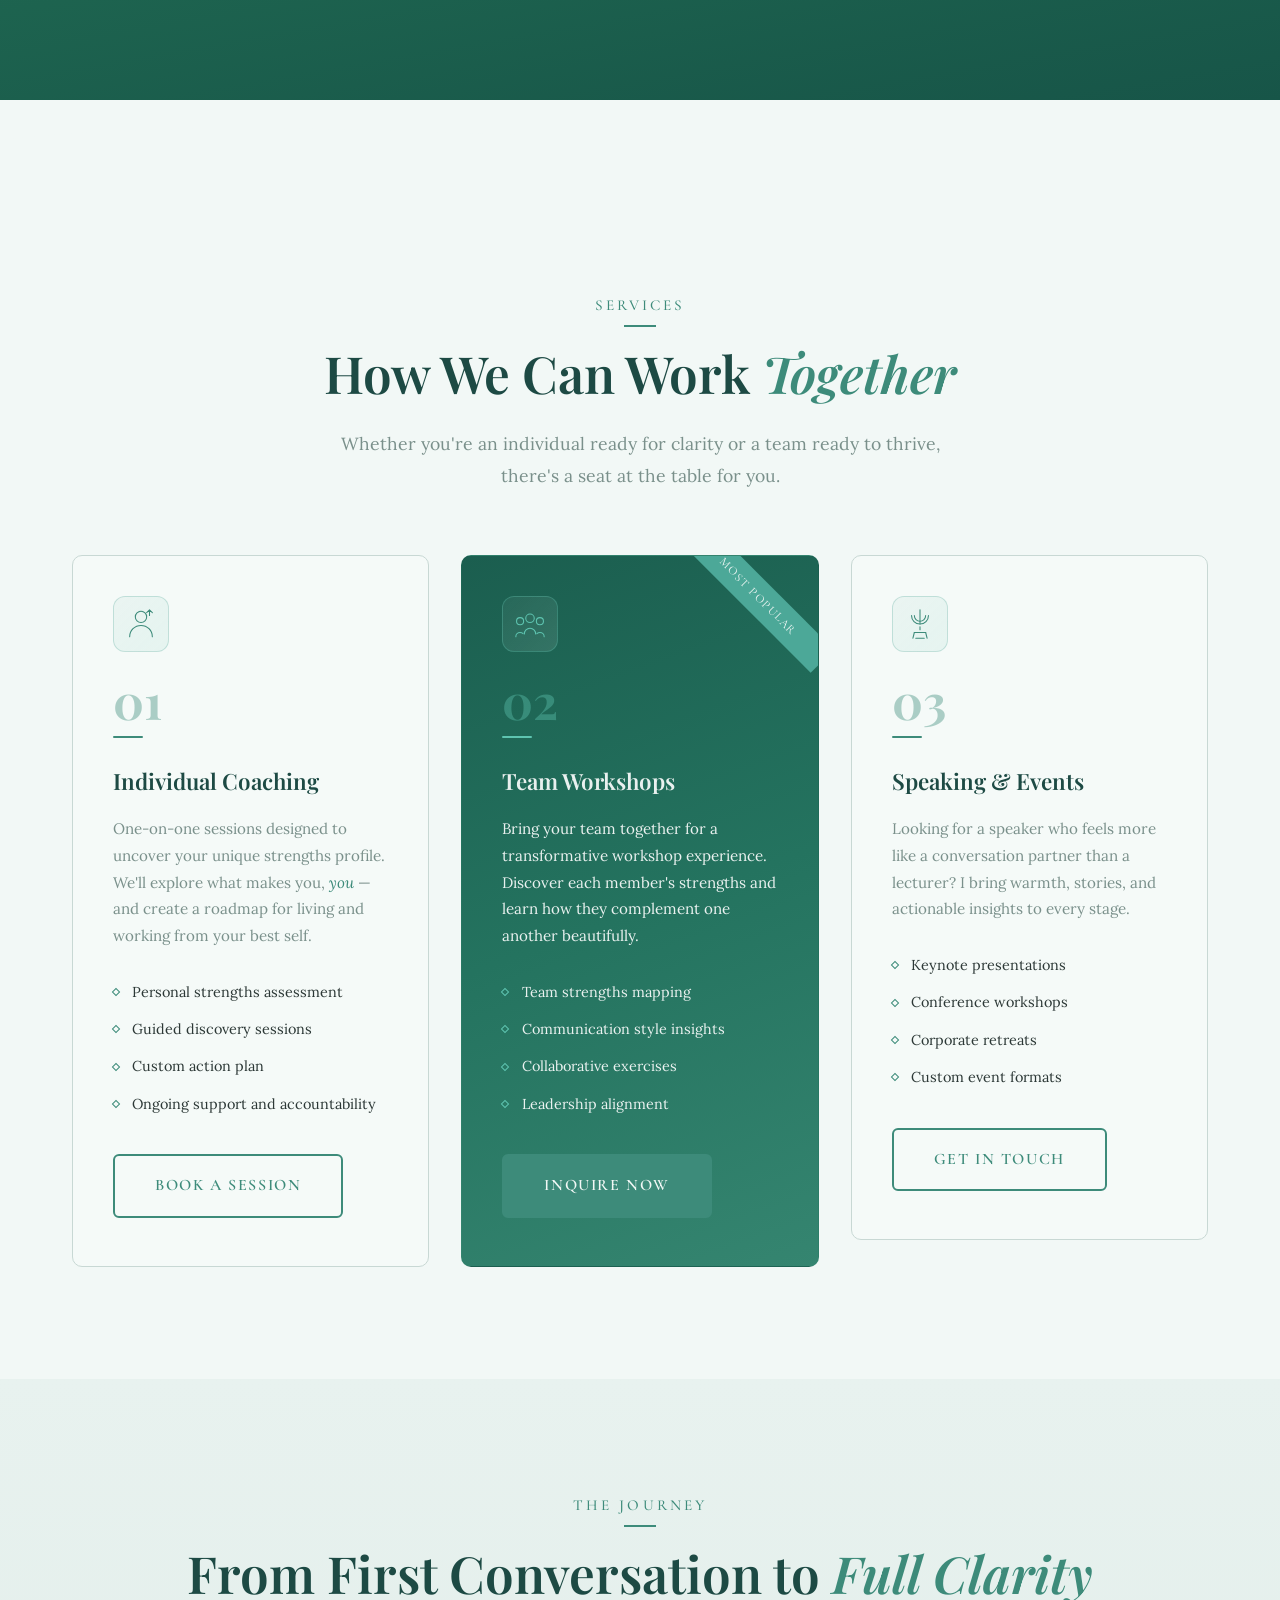
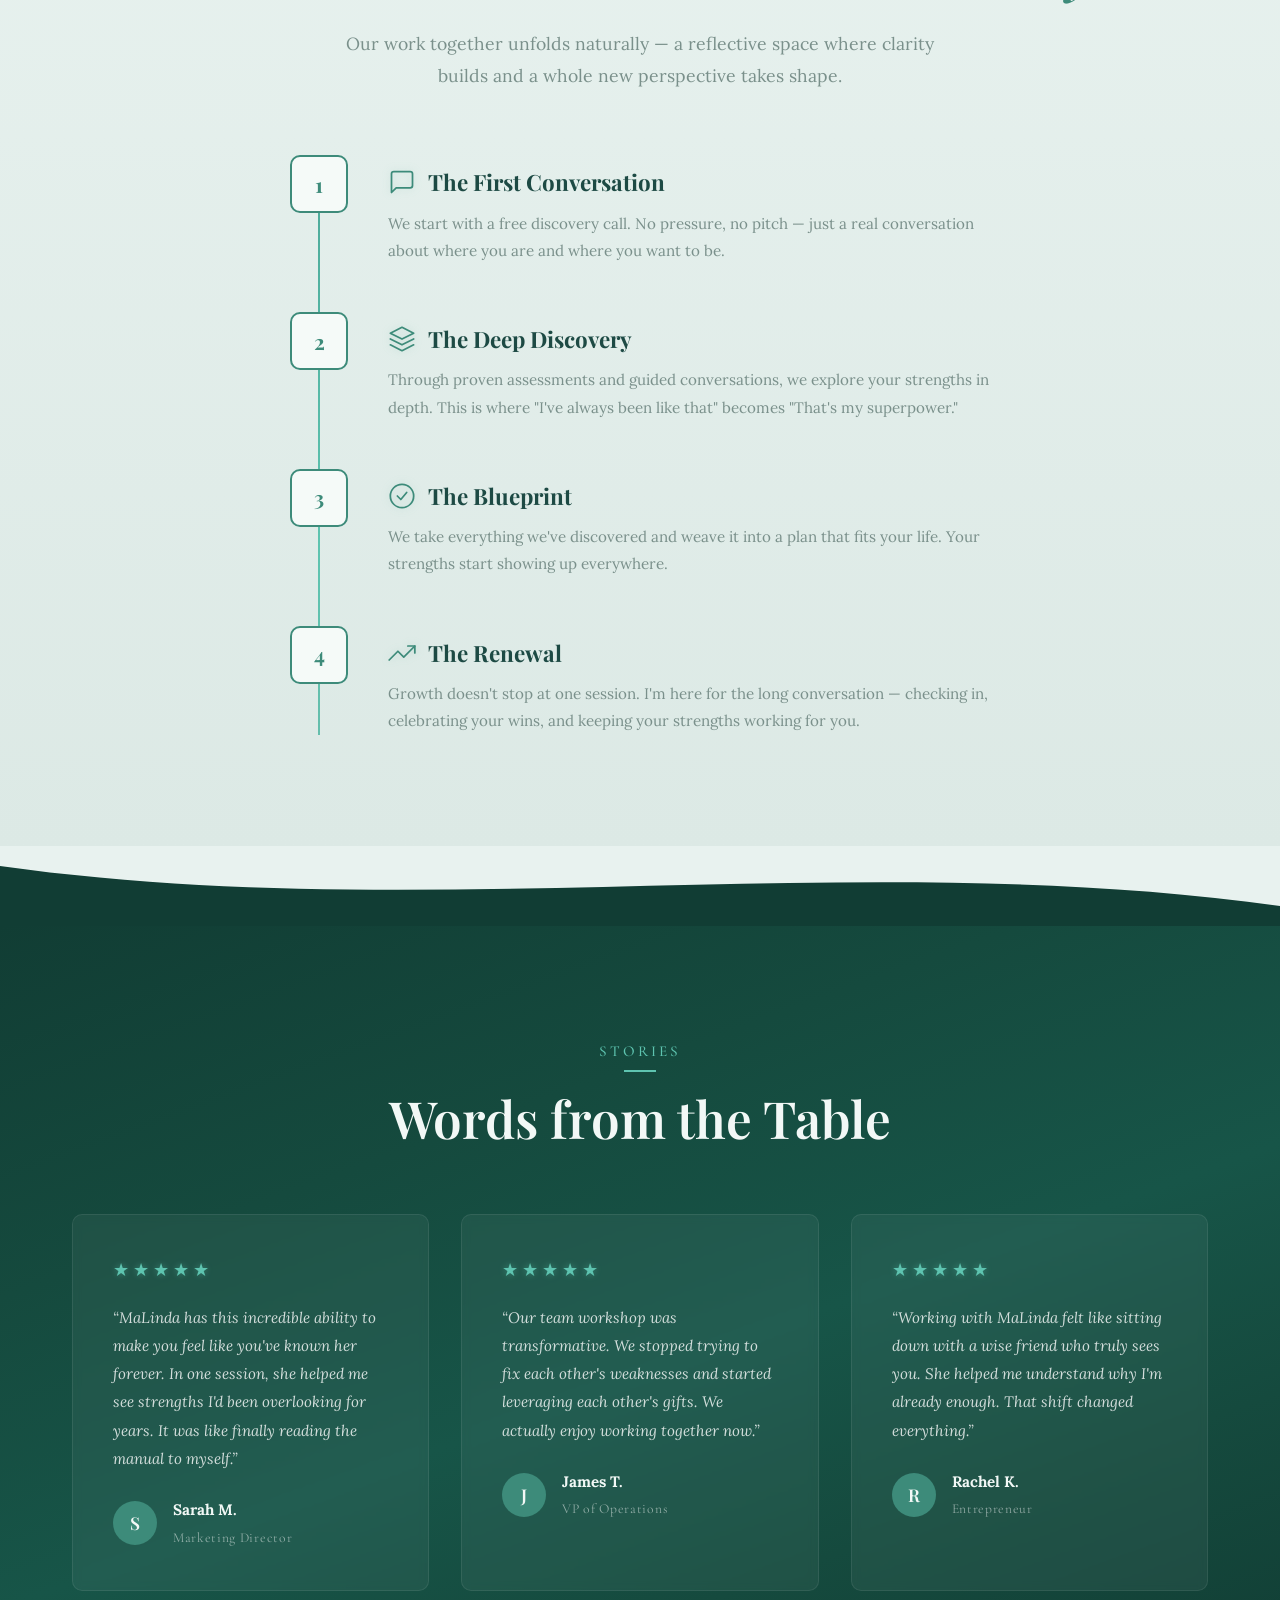
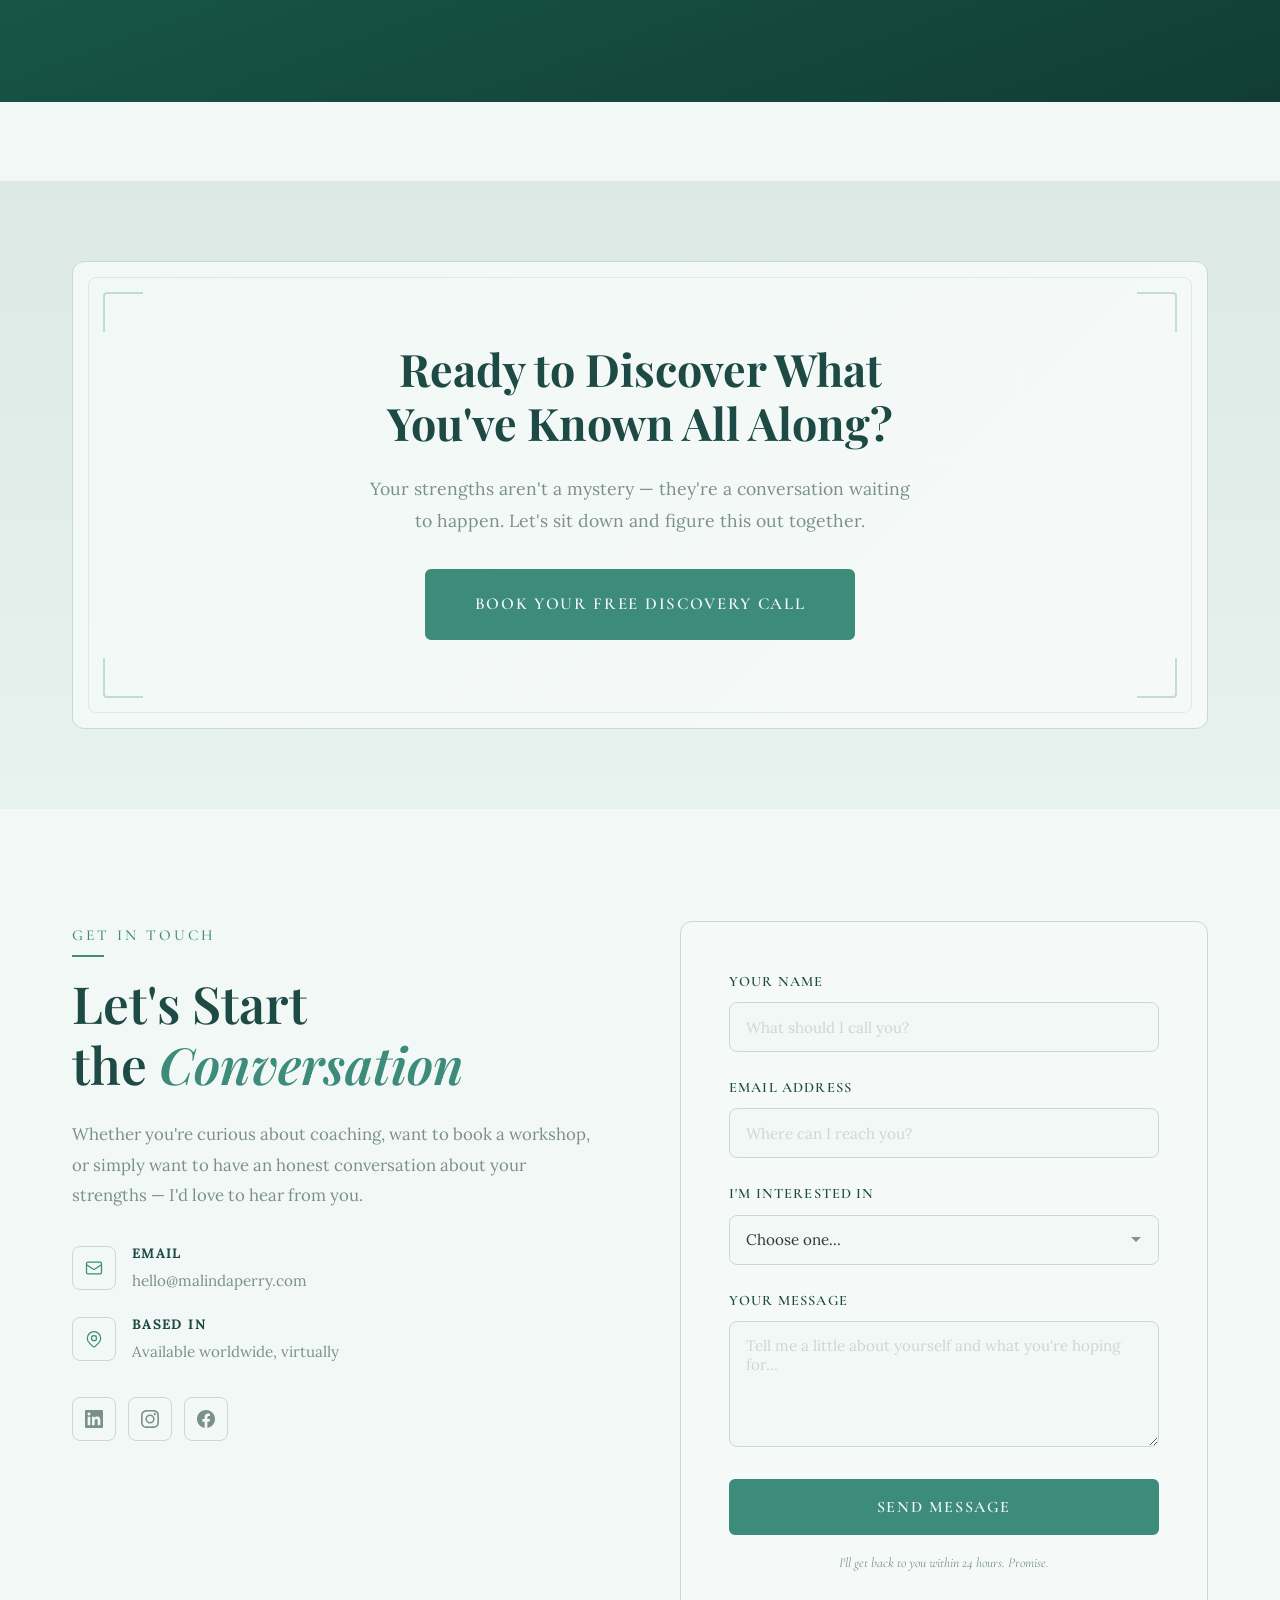
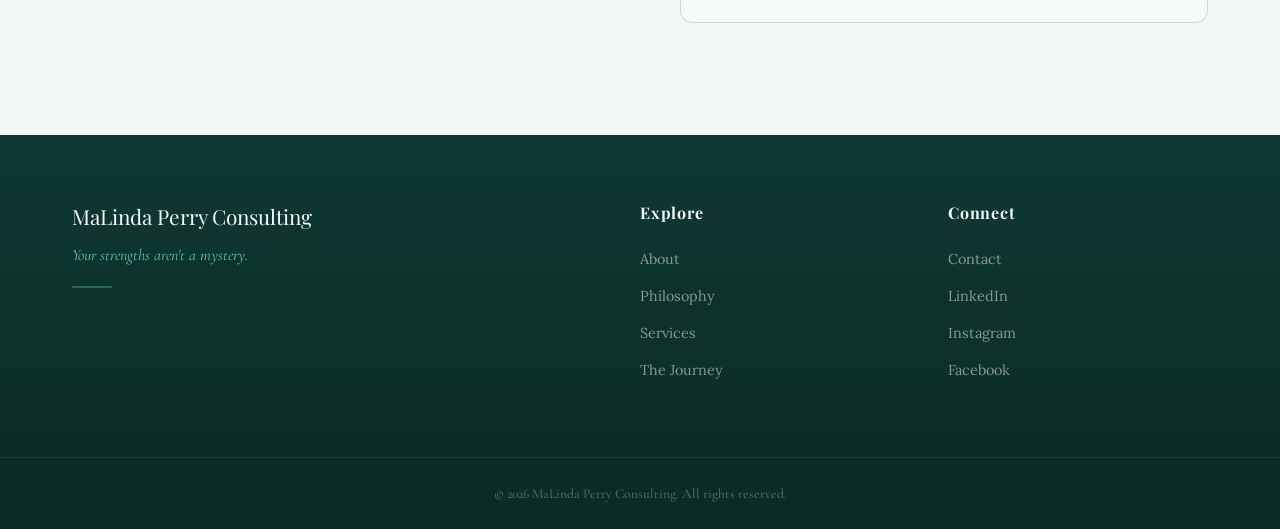
==== commit a4f70c9e: "Replace coffee puns with tranquil, grounded tone Remove all coffee-shop metaphor language (cups, pou" ====
--- a/index.html
+++ b/index.html
@@ -49,8 +49,8 @@
         <div class="hero-arch-inner">
           <p class="hero-preheading fade-up">Strengths Coaching</p>
           <h1 class="hero-heading fade-up delay-1">
-            Your strengths<br>
-            <em>aren't</em> a mystery
+            Sit Down. Breathe.<br>
+            <em>Let's Talk About Who You Really Are.</em>
           </h1>
           <div class="hero-divider fade-up delay-2">
             <span class="hero-divider-line"></span>
@@ -59,7 +59,7 @@
           </div>
           <p class="hero-subheading fade-up delay-3">
             They've been with you all along. Let's uncover them together &mdash;
-            like old friends catching up over a warm cup of coffee.
+            through honest conversation, reflective space, and the kind of clarity that actually stays with you.
           </p>
           <div class="hero-cta fade-up delay-4">
             <a href="#contact" class="btn btn--primary">Start the Conversation</a>
@@ -100,8 +100,8 @@
             and point them out.
           </p>
           <p class="about-text">
-            Think of our work together like meeting a friend at your favorite Italian caf&eacute;.
-            There's no pretense, no clinical distance. Just two people, good coffee, and honest
+            Think of our work together as open conversation that feels balanced, grounded,
+            and deeply personal. There's no pretense, no clinical distance. Just two people and honest
             conversation about who you really are and what you're truly capable of.
           </p>
           <p class="about-text">
@@ -311,10 +311,10 @@
     <div class="container">
       <div class="journey-header text-center">
         <span class="section-label">The Journey</span>
-        <h2 class="section-heading">From First Sip to <em>Full Clarity</em></h2>
+        <h2 class="section-heading">From First Conversation to <em>Full Clarity</em></h2>
         <p class="section-subtitle">
-          Our work together unfolds naturally &mdash; like a great conversation
-          that starts with coffee and ends with a whole new perspective.
+          Our work together unfolds naturally &mdash; a reflective space
+          where clarity builds and a whole new perspective takes shape.
         </p>
       </div>
       <div class="journey-timeline">
@@ -323,8 +323,8 @@
           <div class="journey-step-marker"><span>1</span></div>
           <div class="journey-step-content">
             <div class="journey-step-header">
-              <svg class="journey-step-icon" viewBox="0 0 24 24" fill="none" stroke="currentColor" stroke-width="1.5" stroke-linecap="round" stroke-linejoin="round"><path d="M17 8h1a4 4 0 010 8h-1"/><path d="M3 8h14v9a4 4 0 01-4 4H7a4 4 0 01-4-4V8z"/><path d="M6 1v3M10 1v3M14 1v3"/></svg>
-              <h3>The First Cup</h3>
+              <svg class="journey-step-icon" viewBox="0 0 24 24" fill="none" stroke="currentColor" stroke-width="1.5" stroke-linecap="round" stroke-linejoin="round"><path d="M21 15a2 2 0 01-2 2H7l-4 4V5a2 2 0 012-2h14a2 2 0 012 2z"/></svg>
+              <h3>The First Conversation</h3>
             </div>
             <p>We start with a free discovery call. No pressure, no pitch &mdash; just a real conversation about where you are and where you want to be.</p>
           </div>
@@ -334,7 +334,7 @@
           <div class="journey-step-content">
             <div class="journey-step-header">
               <svg class="journey-step-icon" viewBox="0 0 24 24" fill="none" stroke="currentColor" stroke-width="1.5" stroke-linecap="round" stroke-linejoin="round"><path d="M12 2L2 7l10 5 10-5-10-5z"/><path d="M2 17l10 5 10-5"/><path d="M2 12l10 5 10-5"/></svg>
-              <h3>The Deep Pour</h3>
+              <h3>The Deep Discovery</h3>
             </div>
             <p>Through proven assessments and guided conversations, we explore your strengths in depth. This is where "I've always been like that" becomes "That's my superpower."</p>
           </div>
@@ -344,7 +344,7 @@
           <div class="journey-step-content">
             <div class="journey-step-header">
               <svg class="journey-step-icon" viewBox="0 0 24 24" fill="none" stroke="currentColor" stroke-width="1.5" stroke-linecap="round" stroke-linejoin="round"><circle cx="12" cy="12" r="10"/><path d="M8 12l3 3 5-6"/></svg>
-              <h3>The Blend</h3>
+              <h3>The Blueprint</h3>
             </div>
             <p>We take everything we've discovered and weave it into a plan that fits your life. Your strengths start showing up everywhere.</p>
           </div>
@@ -354,7 +354,7 @@
           <div class="journey-step-content">
             <div class="journey-step-header">
               <svg class="journey-step-icon" viewBox="0 0 24 24" fill="none" stroke="currentColor" stroke-width="1.5" stroke-linecap="round" stroke-linejoin="round"><path d="M23 6l-9.5 9.5-5-5L1 18"/><path d="M17 6h6v6"/></svg>
-              <h3>The Refill</h3>
+              <h3>The Renewal</h3>
             </div>
             <p>Growth doesn't stop at one session. I'm here for the long conversation &mdash; checking in, celebrating your wins, and keeping your strengths working for you.</p>
           </div>
@@ -421,8 +421,8 @@
             <span>&starf;</span><span>&starf;</span><span>&starf;</span><span>&starf;</span><span>&starf;</span>
           </div>
           <p class="testimonial-text">
-            &ldquo;Working with MaLinda felt like having coffee with a wise friend who
-            just gets it. She helped me understand why I'm already enough.
+            &ldquo;Working with MaLinda felt like sitting down with a wise friend who
+            truly sees you. She helped me understand why I'm already enough.
             That shift changed everything.&rdquo;
           </p>
           <div class="testimonial-author">
@@ -451,7 +451,7 @@
         <h2 class="cta-card-heading">Ready to Discover What<br>You've Known All Along?</h2>
         <p class="cta-card-text">
           Your strengths aren't a mystery &mdash; they're a conversation waiting to happen.
-          Let's sit down, pour a cup, and figure this out together.
+          Let's sit down and figure this out together.
         </p>
         <a href="#contact" class="btn btn--primary btn--large">Book Your Free Discovery Call</a>
       </div>
@@ -467,7 +467,7 @@
           <h2 class="section-heading">Let's Start<br>the <em>Conversation</em></h2>
           <p class="contact-text">
             Whether you're curious about coaching, want to book a workshop, or
-            simply want to chat about strengths over a (virtual) cup of coffee &mdash;
+            simply want to have an honest conversation about your strengths &mdash;
             I'd love to hear from you.
           </p>
           <div class="contact-details">
--- a/styles.css
+++ b/styles.css
@@ -1,46 +1,46 @@
 /* ============================================================
    MALINDA PERRY CONSULTING
-   Strengths Coaching — Old Italy / Tuscan Villa Aesthetic
-   Color Identity: ORANGE — Warm Terracotta, Burnt Orange
+   Strengths Coaching — Jade & Teal Aesthetic
+   Color Identity: JADE/TEAL — Cool Jade, Rich Teal
    ============================================================ */
 
 /* --- CSS Custom Properties --- */
 :root {
-  /* Primary Palette — Warm Terracotta / Copper */
-  --copper:        #C67D4A;
-  --copper-light:  #D4956E;
-  --copper-dark:   #A86535;
-  --copper-glow:   rgba(198, 125, 74, 0.3);
-
-  /* THE Main Color — Orange */
-  --orange:        #D4783A;
-  --orange-bright: #E8923E;
-  --orange-burnt:  #B86830;
-  --amber:         #DCA055;
-
-  /* Accent — Muted Sage */
+  /* Primary Palette — Jade */
+  --copper:        #4A9E8E;
+  --copper-light:  #6BB8A8;
+  --copper-dark:   #3A8575;
+  --copper-glow:   rgba(74, 158, 142, 0.3);
+
+  /* THE Main Color — Jade-Teal */
+  --orange:        #3D8B7A;
+  --orange-bright: #4CA898;
+  --orange-burnt:  #2D7568;
+  --amber:         #5EC4B0;
+
+  /* Accent — Jade */
   --jade:          #5E8E78;
   --jade-light:    #7BAA94;
   --jade-dark:     #4A7562;
   --jade-muted:    #6B9E86;
 
-  /* Sparingly — Teal */
+  /* Teal */
   --teal:          #5A8A86;
   --teal-light:    #78A8A4;
   --teal-dark:     #3D6B68;
   --teal-deep:     #2D4F4D;
 
-  /* Warm Neutrals */
-  --offwhite:      #FBF6EF;
-  --cream:         #F4EBE0;
-  --warm-white:    #FDF8F2;
-  --parchment:     #EBE0D2;
+  /* Cool Neutrals */
+  --offwhite:      #F2F8F6;
+  --cream:         #E8F2EF;
+  --warm-white:    #F5FAF8;
+  --parchment:     #DCE9E5;
 
   /* Dark Neutrals */
-  --charcoal:      #3A3632;
-  --dark-brown:    #4A3F36;
-  --warm-gray:     #938A80;
-  --light-gray:    #DAD4CC;
+  --charcoal:      #2C3836;
+  --dark-brown:    #1D4A44;
+  --warm-gray:     #7A908B;
+  --light-gray:    #C8D8D4;
 
   /* Typography */
   --font-display:  'Playfair Display', Georgia, 'Times New Roman', serif;
@@ -285,15 +285,15 @@
   background: transparent;
 }
 
-/* Orange wave — transitions INTO the philosophy section (deep burnt orange) */
+/* Jade wave — transitions INTO the philosophy section (deep jade) */
 .section-wave--orange {
-  color: #6B3420;
+  color: #175548;
   background: var(--offwhite);
 }
 
-/* Dark orange wave — transitions INTO the testimonials section */
+/* Dark jade wave — transitions INTO the testimonials section */
 .section-wave--orange-dark {
-  color: #4A2818;
+  color: #113D34;
   background: var(--cream);
 }
 
@@ -322,7 +322,7 @@
 }
 
 .nav.scrolled {
-  background: rgba(58, 36, 24, 0.97);
+  background: rgba(15, 56, 50, 0.97);
   backdrop-filter: blur(12px);
   padding: 0.8rem 0;
   box-shadow: 0 4px 30px rgba(0,0,0,0.2);
@@ -456,7 +456,7 @@
 
 
 /* ============================================================
-   HERO SECTION — Rich Terracotta / Orange Gradient
+   HERO SECTION — Rich Jade / Teal Gradient
    With arch-shaped frame and floating decorative elements
    ============================================================ */
 .hero {
@@ -474,33 +474,33 @@
   z-index: 0;
 }
 
-/* Rich terracotta/orange hero gradient — THE identity */
+/* Rich jade/teal hero gradient — THE identity */
 .hero-bg-gradient {
   position: absolute;
   inset: 0;
   background: linear-gradient(
     160deg,
-    #7A3D1E 0%,
-    #9B5228 20%,
-    #C67D4A 45%,
-    #B86830 65%,
-    #A86535 80%,
-    #7A3D1E 100%
+    #1B5E4F 0%,
+    #24735F 20%,
+    #4A9E8E 45%,
+    #307B6A 65%,
+    #358570 80%,
+    #1B5E4F 100%
   );
 }
 
-/* Warm radial overlays for depth — like light through terracotta arches */
+/* Cool radial overlays for depth — like light through jade arches */
 .hero-bg-gradient::after {
   content: '';
   position: absolute;
   inset: 0;
   background:
-    radial-gradient(ellipse at 70% 25%, rgba(220, 160, 85, 0.25) 0%, transparent 55%),
-    radial-gradient(ellipse at 20% 75%, rgba(184, 104, 48, 0.2) 0%, transparent 50%),
-    radial-gradient(ellipse at 50% 50%, rgba(255, 220, 180, 0.08) 0%, transparent 70%);
-}
-
-/* Subtle dot pattern — like aged terracotta texture */
+    radial-gradient(ellipse at 70% 25%, rgba(94, 196, 176, 0.25) 0%, transparent 55%),
+    radial-gradient(ellipse at 20% 75%, rgba(45, 117, 104, 0.2) 0%, transparent 50%),
+    radial-gradient(ellipse at 50% 50%, rgba(180, 235, 220, 0.08) 0%, transparent 70%);
+}
+
+/* Subtle dot pattern — like jade mosaic texture */
 .hero-bg-pattern {
   position: absolute;
   inset: 0;
@@ -582,10 +582,10 @@
 /* --- Arch-Shaped Frame --- */
 .hero-arch {
   border-radius: 50% 50% 0 0 / 20% 20% 0 0;
-  border: 1px solid rgba(255, 220, 180, 0.2);
+  border: 1px solid rgba(180, 235, 220, 0.2);
   padding: 4rem 3rem 3rem;
   position: relative;
-  background: rgba(122, 61, 30, 0.15);
+  background: rgba(27, 94, 79, 0.15);
   backdrop-filter: blur(2px);
 }
 
@@ -594,7 +594,7 @@
   position: absolute;
   inset: 8px;
   border-radius: 50% 50% 0 0 / 20% 20% 0 0;
-  border: 1px solid rgba(255, 220, 180, 0.1);
+  border: 1px solid rgba(180, 235, 220, 0.1);
   pointer-events: none;
 }
 
@@ -740,7 +740,7 @@
   border-radius: 12px;
   display: block;
   position: relative;
-  box-shadow: 0 8px 32px rgba(122, 61, 30, 0.18);
+  box-shadow: 0 8px 32px rgba(27, 94, 79, 0.18);
 }
 
 .about-image-accent {
@@ -755,7 +755,7 @@
   z-index: -1;
 }
 
-/* Decorative dot pattern — like mosaic tile texture */
+/* Decorative dot pattern — like jade mosaic texture */
 .about-image-dots {
   position: absolute;
   top: -15px;
@@ -785,17 +785,17 @@
 
 
 /* ============================================================
-   PHILOSOPHY SECTION — Deep Burnt Orange / Terracotta Interior
-   Like being inside a beautiful terracotta building
+   PHILOSOPHY SECTION — Deep Jade / Teal Interior
+   Like being inside a beautiful jade hall
    ============================================================ */
 .philosophy {
   background: linear-gradient(
     170deg,
-    #6B3420 0%,
-    #7A3D28 30%,
-    #8B4528 55%,
-    #7A3D28 75%,
-    #6B3420 100%
+    #175548 0%,
+    #1E6550 30%,
+    #287556 55%,
+    #1E6550 75%,
+    #175548 100%
   );
   position: relative;
   overflow: hidden;
@@ -806,7 +806,7 @@
   inset: 0;
 }
 
-/* Grid pattern — like terracotta tile lines */
+/* Grid pattern — like jade tile lines */
 .philosophy-pattern {
   position: absolute;
   inset: 0;
@@ -816,15 +816,15 @@
       0deg,
       transparent,
       transparent 40px,
-      rgba(255, 220, 180, 0.4) 40px,
-      rgba(255, 220, 180, 0.4) 41px
+      rgba(180, 235, 220, 0.4) 40px,
+      rgba(180, 235, 220, 0.4) 41px
     ),
     repeating-linear-gradient(
       90deg,
       transparent,
       transparent 40px,
-      rgba(255, 220, 180, 0.4) 40px,
-      rgba(255, 220, 180, 0.4) 41px
+      rgba(180, 235, 220, 0.4) 40px,
+      rgba(180, 235, 220, 0.4) 41px
     );
 }
 
@@ -914,7 +914,7 @@
   color: var(--amber);
   position: relative;
   transition: all 0.5s var(--ease-out);
-  filter: drop-shadow(0 0 8px rgba(220, 160, 85, 0.3));
+  filter: drop-shadow(0 0 8px rgba(94, 196, 176, 0.3));
 }
 
 .philosophy-card-icon svg {
@@ -924,7 +924,7 @@
 
 .philosophy-card:hover .philosophy-card-icon {
   transform: scale(1.15);
-  filter: drop-shadow(0 0 16px rgba(220, 160, 85, 0.6));
+  filter: drop-shadow(0 0 16px rgba(94, 196, 176, 0.6));
 }
 
 .philosophy-quote {
@@ -1011,16 +1011,16 @@
   transform: scaleX(1);
 }
 
-/* Featured card — warm terracotta gradient, NOT green */
+/* Featured card — rich jade gradient */
 .service-card--featured {
-  background: linear-gradient(160deg, #7A3D1E, #9B5228 50%, #A86535 100%);
+  background: linear-gradient(160deg, #1B5E4F, #24735F 50%, #358570 100%);
   border-color: transparent;
   transform: scale(1.02);
 }
 
 .service-card--featured:hover {
   transform: scale(1.02) translateY(-8px);
-  box-shadow: 0 20px 60px rgba(122, 61, 30, 0.3);
+  box-shadow: 0 20px 60px rgba(27, 94, 79, 0.3);
 }
 
 .service-card--featured .service-card-title,
@@ -1063,9 +1063,9 @@
   margin-bottom: 1.5rem;
   color: var(--orange);
   padding: 10px;
-  border: 1px solid rgba(198, 125, 74, 0.25);
+  border: 1px solid rgba(74, 158, 142, 0.25);
   border-radius: 12px;
-  background: linear-gradient(135deg, rgba(198, 125, 74, 0.06), rgba(220, 160, 85, 0.1));
+  background: linear-gradient(135deg, rgba(74, 158, 142, 0.06), rgba(94, 196, 176, 0.1));
   transition: all 0.5s var(--ease-out);
   position: relative;
 }
@@ -1076,22 +1076,22 @@
 }
 
 .service-card:hover .service-card-icon {
-  background: linear-gradient(135deg, rgba(198, 125, 74, 0.15), rgba(220, 160, 85, 0.2));
+  background: linear-gradient(135deg, rgba(74, 158, 142, 0.15), rgba(94, 196, 176, 0.2));
   border-color: var(--orange);
   transform: translateY(-3px);
-  box-shadow: 0 8px 24px rgba(198, 125, 74, 0.2);
+  box-shadow: 0 8px 24px rgba(74, 158, 142, 0.2);
 }
 
 .service-card--featured .service-card-icon {
   color: var(--amber);
-  border-color: rgba(220, 160, 85, 0.3);
+  border-color: rgba(94, 196, 176, 0.3);
   background: linear-gradient(135deg, rgba(255, 255, 255, 0.05), rgba(255, 255, 255, 0.1));
 }
 
 .service-card--featured:hover .service-card-icon {
   background: linear-gradient(135deg, rgba(255, 255, 255, 0.1), rgba(255, 255, 255, 0.15));
   border-color: var(--amber);
-  box-shadow: 0 8px 24px rgba(220, 160, 85, 0.3);
+  box-shadow: 0 8px 24px rgba(94, 196, 176, 0.3);
 }
 
 .service-card-header {
@@ -1252,13 +1252,13 @@
   color: var(--orange);
   flex-shrink: 0;
   transition: all 0.4s var(--ease-out);
-  filter: drop-shadow(0 0 4px rgba(198, 125, 74, 0.2));
+  filter: drop-shadow(0 0 4px rgba(74, 158, 142, 0.2));
 }
 
 .journey-step:hover .journey-step-icon {
   color: var(--orange-bright);
   transform: scale(1.15);
-  filter: drop-shadow(0 0 10px rgba(232, 146, 62, 0.5));
+  filter: drop-shadow(0 0 10px rgba(76, 168, 152, 0.5));
 }
 
 .journey-step-content h3 {
@@ -1275,17 +1275,17 @@
 
 
 /* ============================================================
-   TESTIMONIALS SECTION — Dark Warm Brown-Orange
-   Like an old Italian wine cellar
+   TESTIMONIALS SECTION — Deep Teal
+   Like a serene jade grotto
    ============================================================ */
 .testimonials {
   background: linear-gradient(
     160deg,
-    #4A2818 0%,
-    #5A3220 30%,
-    #6B3420 55%,
-    #5A3220 75%,
-    #4A2818 100%
+    #113D34 0%,
+    #154A3E 30%,
+    #175548 55%,
+    #154A3E 75%,
+    #113D34 100%
   );
   position: relative;
   overflow: hidden;
@@ -1296,7 +1296,7 @@
   inset: 0;
 }
 
-/* Dot pattern — like aged brick texture */
+/* Dot pattern — like jade mosaic texture */
 .testimonials-pattern {
   position: absolute;
   inset: 0;
@@ -1406,7 +1406,7 @@
   content: '';
   position: absolute;
   inset: 15px;
-  border: 1px solid rgba(198, 125, 74, 0.15);
+  border: 1px solid rgba(74, 158, 142, 0.15);
   border-radius: 8px;
   pointer-events: none;
 }
@@ -1641,10 +1641,10 @@
 
 
 /* ============================================================
-   FOOTER — Dark Warm Brown
+   FOOTER — Dark Teal
    ============================================================ */
 .footer {
-  background: linear-gradient(180deg, #3A2418 0%, #2A1810 100%);
+  background: linear-gradient(180deg, #0F3832 0%, #0A2A25 100%);
   color: rgba(255, 255, 255, 0.7);
 }
 
@@ -1802,7 +1802,7 @@
   background: linear-gradient(
     135deg,
     transparent 30%,
-    rgba(220, 160, 85, 0.3) 50%,
+    rgba(94, 196, 176, 0.3) 50%,
     transparent 70%
   );
   background-size: 300% 300%;
@@ -1828,8 +1828,8 @@
 }
 
 @keyframes btnPulseGlow {
-  0%, 100% { box-shadow: 0 4px 15px rgba(212, 120, 58, 0.3); }
-  50% { box-shadow: 0 6px 30px rgba(212, 120, 58, 0.55), 0 0 60px rgba(212, 120, 58, 0.15); }
+  0%, 100% { box-shadow: 0 4px 15px rgba(61, 139, 122, 0.3); }
+  50% { box-shadow: 0 6px 30px rgba(61, 139, 122, 0.55), 0 0 60px rgba(61, 139, 122, 0.15); }
 }
 
 /* Animated gradient line on journey */
@@ -1846,13 +1846,13 @@
 
 /* Glow ring on journey markers on hover */
 .journey-step:hover .journey-step-marker {
-  box-shadow: 0 0 0 6px rgba(212, 120, 58, 0.15), 0 0 20px rgba(212, 120, 58, 0.2);
+  box-shadow: 0 0 0 6px rgba(61, 139, 122, 0.15), 0 0 20px rgba(61, 139, 122, 0.2);
 }
 
 /* Subtle glow on testimonial cards hover */
 .testimonial-card:hover {
-  border-color: rgba(220, 160, 85, 0.25);
-  box-shadow: 0 20px 60px rgba(0, 0, 0, 0.2), 0 0 30px rgba(220, 160, 85, 0.08);
+  border-color: rgba(94, 196, 176, 0.25);
+  box-shadow: 0 20px 60px rgba(0, 0, 0, 0.2), 0 0 30px rgba(94, 196, 176, 0.08);
 }
 
 /* Animated amber line under section labels */
@@ -1862,17 +1862,17 @@
 
 .section-label:hover::after {
   width: 4rem;
-  box-shadow: 0 0 10px rgba(212, 120, 58, 0.4);
+  box-shadow: 0 0 10px rgba(61, 139, 122, 0.4);
 }
 
 /* Glowing star effect on testimonials */
 .testimonial-stars span {
   transition: all 0.3s ease;
-  filter: drop-shadow(0 0 3px rgba(220, 160, 85, 0.4));
+  filter: drop-shadow(0 0 3px rgba(94, 196, 176, 0.4));
 }
 
 .testimonial-card:hover .testimonial-stars span {
-  filter: drop-shadow(0 0 8px rgba(220, 160, 85, 0.8));
+  filter: drop-shadow(0 0 8px rgba(94, 196, 176, 0.8));
 }
 
 /* Animated accent line on about section */
@@ -1903,13 +1903,13 @@
 }
 
 @keyframes archGlow {
-  0%, 100% { box-shadow: inset 0 0 30px rgba(220, 160, 85, 0.05), 0 0 40px rgba(220, 160, 85, 0.05); }
-  50% { box-shadow: inset 0 0 50px rgba(220, 160, 85, 0.1), 0 0 60px rgba(220, 160, 85, 0.1); }
+  0%, 100% { box-shadow: inset 0 0 30px rgba(94, 196, 176, 0.05), 0 0 40px rgba(94, 196, 176, 0.05); }
+  50% { box-shadow: inset 0 0 50px rgba(94, 196, 176, 0.1), 0 0 60px rgba(94, 196, 176, 0.1); }
 }
 
 /* Nav logo glow on scroll */
 .nav.scrolled .nav-logo-mark {
-  box-shadow: 0 0 12px rgba(198, 125, 74, 0.3);
+  box-shadow: 0 0 12px rgba(74, 158, 142, 0.3);
 }
 
 
@@ -2027,7 +2027,7 @@
     width: 80%;
     max-width: 320px;
     height: 100vh;
-    background: #3A2418;
+    background: #0F3832;
     flex-direction: column;
     align-items: flex-start;
     padding: 6rem 2rem 2rem;
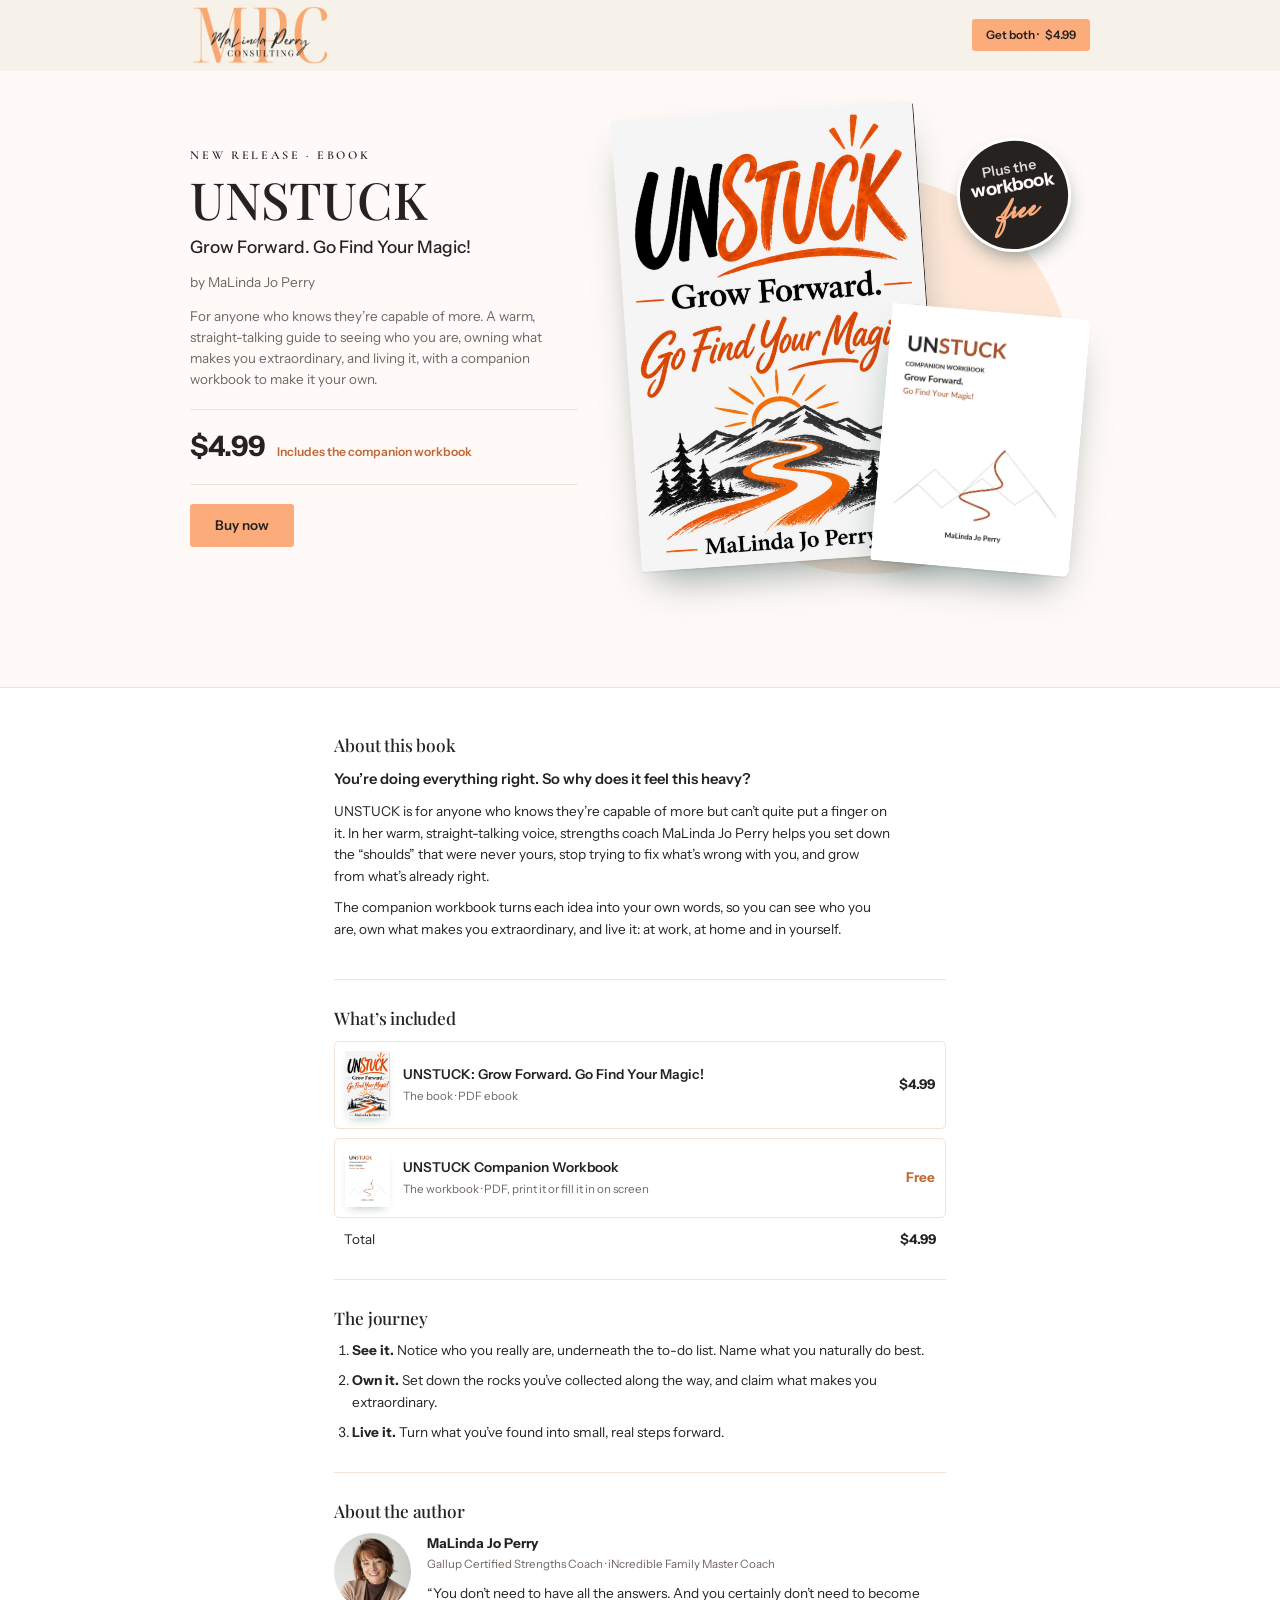
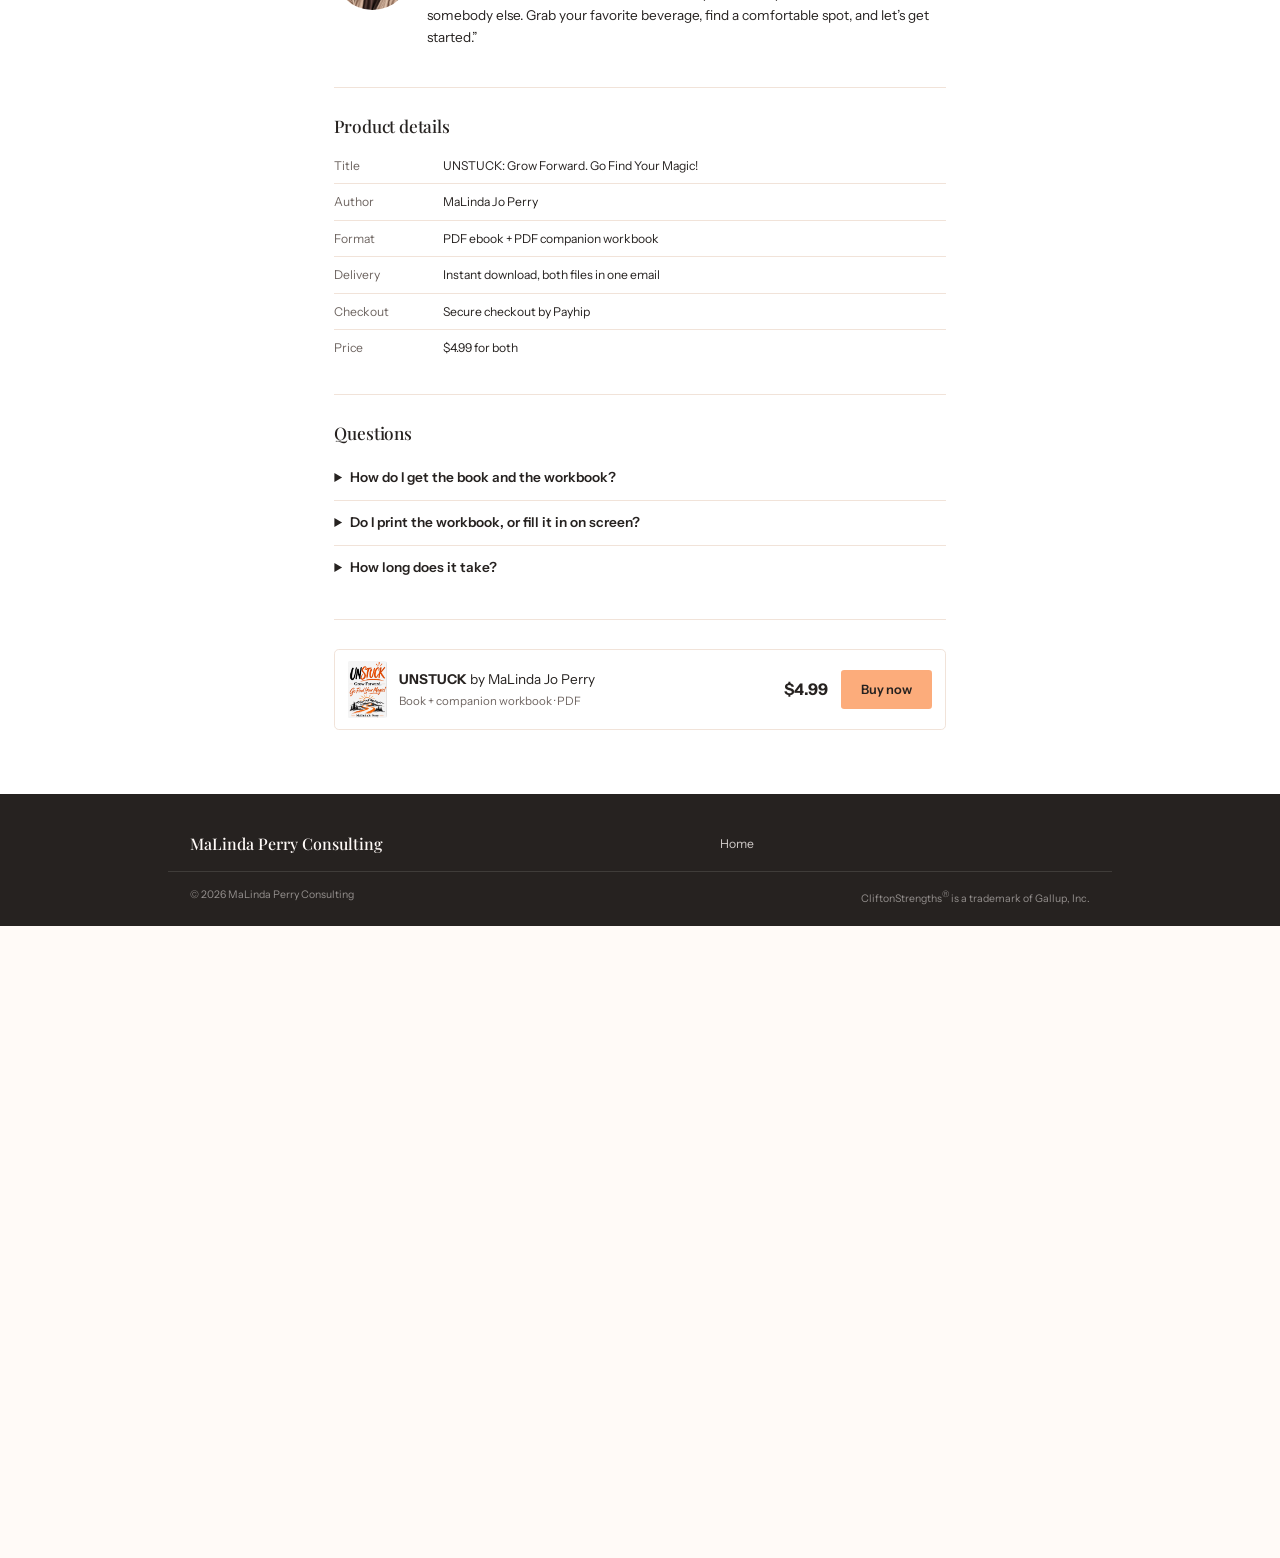
==== commit 4939f90f: "Replace old Netlify version with the live UNSTUCK site; add robots.txt and sitemap The repo held the" ====
--- a/index.html
+++ b/index.html
@@ -2,585 +2,174 @@
 <html lang="en">
 <head>
   <meta charset="UTF-8">
-  <meta name="viewport" content="width=device-width, initial-scale=1.0">
-  <title>MaLinda Perry Consulting | Strengths Coaching</title>
-  <meta name="description" content="Discover the strengths you already carry. MaLinda Perry Consulting helps you uncover what's been there all along — your strengths aren't a mystery.">
+  <meta name="viewport" content="width=device-width, initial-scale=1">
+  <title>UNSTUCK by MaLinda Jo Perry | MaLinda Perry Consulting</title>
+  <meta name="description" content="UNSTUCK, the new book from strengths coach MaLinda Jo Perry, with its companion workbook included free. $4.99 for both, instant PDF download.">
+  <link rel="canonical" href="https://malindaperryconsulting.com/">
+  <meta property="og:type" content="product">
+  <meta property="og:title" content="UNSTUCK: Grow Forward. Go Find Your Magic!">
+  <meta property="og:description" content="The book for $4.99, with the companion workbook included free.">
+  <meta property="og:image" content="https://malindaperryconsulting.com/images/books/unstuck.jpg">
+  <meta property="og:url" content="https://malindaperryconsulting.com/">
+  <meta name="twitter:card" content="summary_large_image">
+  <meta name="theme-color" content="#FFFAF7">
+  <link rel="icon" href="images/favicon-32.png" sizes="32x32" type="image/png">
+  <link rel="icon" href="images/favicon-48.png" sizes="48x48" type="image/png">
+  <link rel="icon" href="images/icon-512.png" sizes="512x512" type="image/png">
+  <link rel="apple-touch-icon" href="images/apple-touch-icon.png">
   <link rel="preconnect" href="https://fonts.googleapis.com">
   <link rel="preconnect" href="https://fonts.gstatic.com" crossorigin>
-  <link href="https://fonts.googleapis.com/css2?family=Playfair+Display:ital,wght@0,400;0,600;0,700;1,400;1,600&family=Lora:ital,wght@0,400;0,500;0,600;1,400;1,500&family=Cormorant+Garamond:ital,wght@0,300;0,400;0,500;0,600;1,300;1,400;1,500&display=swap" rel="stylesheet">
-  <link rel="stylesheet" href="styles.css">
+  <link href="https://fonts.googleapis.com/css2?family=Playfair+Display:wght@400;500;600;700&family=Cormorant+Garamond:wght@500;600&family=Mrs+Saint+Delafield&family=Instrument+Sans:wght@400;500;600;700&display=swap" rel="stylesheet">
+  <link rel="stylesheet" href="css/site.css?v=43">
 </head>
-<body>
+<body class="sales-page">
+  <a class="skip" href="#main">Skip to content</a>
 
-  <!-- Navigation -->
-  <nav class="nav" id="nav">
-    <div class="nav-container">
-      <a href="#hero" class="nav-logo">
-        <span class="nav-logo-mark">MPC</span>
-        <span class="nav-logo-text">MaLinda Perry Consulting</span>
+  <!-- Homepage is the book page for now; coaching and booking come later (old page saved in git history). -->
+  <header class="header" id="top">
+    <div class="wrap header-inner">
+      <a href="#top" class="brand" aria-label="MaLinda Perry Consulting, back to top">
+        <img class="brand-logo" src="images/logo-mark.png" alt="MaLinda Perry Consulting" width="682" height="280">
       </a>
-      <button class="nav-toggle" id="navToggle" aria-label="Toggle navigation">
-        <span></span>
-        <span></span>
-        <span></span>
-      </button>
-      <ul class="nav-menu" id="navMenu">
-        <li><a href="#about" class="nav-link">About</a></li>
-        <li><a href="#philosophy" class="nav-link">Philosophy</a></li>
-        <li><a href="#services" class="nav-link">Services</a></li>
-        <li><a href="#journey" class="nav-link">The Journey</a></li>
-        <li><a href="#testimonials" class="nav-link">Stories</a></li>
-        <li><a href="#contact" class="nav-link nav-link--cta">Let's Talk</a></li>
-      </ul>
-    </div>
-  </nav>
-
-  <!-- Hero Section -->
-  <header class="hero" id="hero">
-    <div class="hero-bg">
-      <div class="hero-bg-gradient"></div>
-      <div class="hero-bg-pattern"></div>
-      <div class="hero-float hero-float--1"></div>
-      <div class="hero-float hero-float--2"></div>
-      <div class="hero-float hero-float--3"></div>
-    </div>
-    <div class="hero-content">
-      <div class="hero-arch">
-        <div class="hero-arch-inner">
-          <p class="hero-preheading fade-up">Strengths Coaching</p>
-          <h1 class="hero-heading fade-up delay-1">
-            Sit Down. Breathe.<br>
-            <em>Let's Talk About Who You Really Are.</em>
-          </h1>
-          <div class="hero-divider fade-up delay-2">
-            <span class="hero-divider-line"></span>
-            <span class="hero-divider-icon">&#10053;</span>
-            <span class="hero-divider-line"></span>
-          </div>
-          <p class="hero-subheading fade-up delay-3">
-            They've been with you all along. Let's uncover them together &mdash;
-            through honest conversation, reflective space, and the kind of clarity that actually stays with you.
-          </p>
-          <div class="hero-cta fade-up delay-4">
-            <a href="#contact" class="btn btn--primary">Start the Conversation</a>
-            <a href="#about" class="btn btn--ghost">Learn More</a>
-          </div>
-        </div>
-      </div>
-    </div>
-    <div class="hero-scroll">
-      <span>Scroll</span>
-      <div class="hero-scroll-line"></div>
+      <a href="https://payhip.com/buy?link=xB8tP" class="btn btn-primary btn-sm" target="_blank" rel="noopener">Get both &middot; <span class="js-price">$4.99</span></a>
     </div>
   </header>
 
-  <!-- Curved Transition -->
-  <div class="section-wave section-wave--cream">
-    <svg viewBox="0 0 1440 80" preserveAspectRatio="none"><path d="M0,40 C360,80 1080,0 1440,40 L1440,80 L0,80 Z" fill="currentColor"/></svg>
-  </div>
+  <main id="main">
 
-  <!-- About Section -->
-  <section class="section about" id="about">
-    <div class="container">
-      <div class="about-grid">
-        <div class="about-image-col reveal-left">
-          <div class="about-image-frame">
-            <img src="images/headshot.jpg" alt="MaLinda Perry — Strengths Coach" class="about-image-photo" />
-            <div class="about-image-accent"></div>
-            <div class="about-image-dots"></div>
+    <!-- ============ HERO ============ -->
+    <section class="hero hero-book listing hero-lean">
+      <div class="wrap hero-grid">
+        <div class="hero-copy listing-info">
+          <p class="li-type">New release &middot; eBook</p>
+          <h1>UNSTUCK</h1>
+          <p class="li-sub">Grow Forward. Go Find Your Magic!</p>
+          <p class="li-by">by MaLinda Jo Perry</p>
+          <p class="li-desc">For anyone who knows they&#8217;re capable of more. A warm, straight-talking guide to seeing who you are, owning what makes you extraordinary, and living it, with a companion workbook to make it your own.</p>
+          <div class="li-price"><span class="js-price">$4.99</span><span class="li-incl">Includes the companion workbook</span></div>
+          <div class="li-actions">
+            <a href="https://payhip.com/buy?link=xB8tP" class="btn btn-primary btn-lg" target="_blank" rel="noopener">Buy now</a>
           </div>
         </div>
-        <div class="about-text-col reveal-right">
-          <span class="section-label">About MaLinda</span>
-          <h2 class="section-heading">Pull up a chair.<br>I saved you a <em>seat</em>.</h2>
-          <div class="about-divider"></div>
-          <p class="about-text">
-            I'm MaLinda Perry, and I believe that every person walks through life carrying
-            extraordinary strengths &mdash; most just haven't had someone sit down with them
-            and point them out.
-          </p>
-          <p class="about-text">
-            Think of our work together as open conversation that feels balanced, grounded,
-            and deeply personal. There's no pretense, no clinical distance. Just two people and honest
-            conversation about who you really are and what you're truly capable of.
-          </p>
-          <p class="about-text">
-            With years of experience in strengths-based coaching, I help individuals and
-            teams see what's already working &mdash; and build from there.
-          </p>
-        </div>
+        <figure class="bundle-art" aria-label="The UNSTUCK book and its companion workbook">
+          <div class="bundle-link">
+            <img class="ba-workbook" src="images/books/unstuck-workbook.jpg" alt="UNSTUCK Companion Workbook by MaLinda Jo Perry" width="855" height="1110">
+            <img class="ba-book" src="images/books/unstuck.jpg" alt="UNSTUCK: Grow Forward. Go Find Your Magic! by MaLinda Jo Perry" width="1097" height="1638">
+            <span class="ba-badge"><small>Plus the</small><b>workbook</b><em>free</em></span>
+          </div>
+        </figure>
+      </div>
+    </section>
+
+    <!-- ============ LISTING: plain store-style sections ============ -->
+    <div class="pl">
+      <div class="wrap pl-wrap">
+
+        <section class="pl-sec" aria-labelledby="pl-about">
+          <h2 id="pl-about">About this book</h2>
+          <p class="pl-lead">You&#8217;re doing everything right. So why does it feel this heavy?</p>
+          <p>UNSTUCK is for anyone who knows they&#8217;re capable of more but can&#8217;t quite put a finger on it. In her warm, straight-talking voice, strengths coach MaLinda Jo Perry helps you set down the &#8220;shoulds&#8221; that were never yours, stop trying to fix what&#8217;s wrong with you, and grow from what&#8217;s already right.</p>
+          <p>The companion workbook turns each idea into your own words, so you can see who you are, own what makes you extraordinary, and live it: at work, at home and in yourself.</p>
+        </section>
+
+        <section class="pl-sec" aria-labelledby="pl-incl">
+          <h2 id="pl-incl">What&#8217;s included</h2>
+          <ul class="pl-items">
+            <li>
+              <img src="images/books/unstuck.jpg" alt="" width="1097" height="1638" loading="lazy">
+              <div><p class="pl-item-t">UNSTUCK: Grow Forward. Go Find Your Magic!</p><p class="pl-item-m">The book &middot; PDF ebook</p></div>
+              <span class="pl-item-p js-price">$4.99</span>
+            </li>
+            <li>
+              <img src="images/books/unstuck-workbook.jpg" alt="" width="855" height="1110" loading="lazy">
+              <div><p class="pl-item-t">UNSTUCK Companion Workbook</p><p class="pl-item-m">The workbook &middot; PDF, print it or fill it in on screen</p></div>
+              <span class="pl-item-p pl-free">Free</span>
+            </li>
+          </ul>
+          <p class="pl-total"><span>Total</span><b class="js-price">$4.99</b></p>
+        </section>
+
+        <section class="pl-sec" aria-labelledby="pl-journey">
+          <h2 id="pl-journey">The journey</h2>
+          <ol class="pl-steps">
+            <li><b>See it.</b> Notice who you really are, underneath the to-do list. Name what you naturally do best.</li>
+            <li><b>Own it.</b> Set down the rocks you&#8217;ve collected along the way, and claim what makes you extraordinary.</li>
+            <li><b>Live it.</b> Turn what you&#8217;ve found into small, real steps forward.</li>
+          </ol>
+        </section>
+
+        <section class="pl-sec pl-author" aria-labelledby="pl-auth">
+          <h2 id="pl-auth">About the author</h2>
+          <div class="pl-auth-row">
+            <img src="images/headshot.jpg" alt="MaLinda Jo Perry" width="896" height="1088" loading="lazy">
+            <div>
+              <p class="pl-auth-name">MaLinda Jo Perry</p>
+              <p class="pl-auth-cred">Gallup Certified Strengths Coach &middot; iNcredible Family Master Coach</p>
+              <p>&#8220;You don&#8217;t need to have all the answers. And you certainly don&#8217;t need to become somebody else. Grab your favorite beverage, find a comfortable spot, and let&#8217;s get started.&#8221;</p>
+            </div>
+          </div>
+        </section>
+
+        <section class="pl-sec" aria-labelledby="pl-det">
+          <h2 id="pl-det">Product details</h2>
+          <dl class="pl-details">
+            <div><dt>Title</dt><dd>UNSTUCK: Grow Forward. Go Find Your Magic!</dd></div>
+            <div><dt>Author</dt><dd>MaLinda Jo Perry</dd></div>
+            <div><dt>Format</dt><dd>PDF ebook + PDF companion workbook</dd></div>
+            <div><dt>Delivery</dt><dd>Instant download, both files in one email</dd></div>
+            <div><dt>Checkout</dt><dd>Secure checkout by Payhip</dd></div>
+            <div><dt>Price</dt><dd><span class="js-price">$4.99</span> for both</dd></div>
+          </dl>
+        </section>
+
+        <section class="pl-sec" aria-labelledby="pl-faq">
+          <h2 id="pl-faq">Questions</h2>
+          <div class="pl-faq">
+            <details>
+              <summary>How do I get the book and the workbook?</summary>
+              <p>Right after checkout you&#8217;ll get one email with both PDFs to download. They&#8217;re yours to keep.</p>
+            </details>
+            <details>
+              <summary>Do I print the workbook, or fill it in on screen?</summary>
+              <p>Either one. Print it and grab a pen, or open it on your tablet or computer.</p>
+            </details>
+            <details>
+              <summary>How long does it take?</summary>
+              <p>As long as you need. Some people sit with it for one afternoon, others take a little at a time.</p>
+            </details>
+          </div>
+        </section>
+
+        <section class="pl-buy" aria-label="Buy UNSTUCK">
+          <img src="images/books/unstuck.jpg" alt="" width="1097" height="1638" loading="lazy">
+          <div class="pl-buy-t"><p><b>UNSTUCK</b> by MaLinda Jo Perry</p><p class="pl-item-m">Book + companion workbook &middot; PDF</p></div>
+          <span class="pl-buy-p js-price">$4.99</span>
+          <a href="https://payhip.com/buy?link=xB8tP" class="btn btn-primary" target="_blank" rel="noopener">Buy now</a>
+        </section>
+
       </div>
     </div>
-  </section>
+  </main>
 
-  <!-- Philosophy Section — Full-Width Orange -->
-  <div class="section-wave section-wave--orange">
-    <svg viewBox="0 0 1440 80" preserveAspectRatio="none"><path d="M0,60 C480,0 960,80 1440,20 L1440,80 L0,80 Z" fill="currentColor"/></svg>
-  </div>
-  <section class="section philosophy" id="philosophy">
-    <div class="philosophy-particles">
-      <span class="particle particle--1"></span>
-      <span class="particle particle--2"></span>
-      <span class="particle particle--3"></span>
-      <span class="particle particle--4"></span>
-      <span class="particle particle--5"></span>
-      <span class="particle particle--6"></span>
+  <footer class="footer">
+    <div class="wrap footer-inner">
+      <p class="footer-brand">MaLinda Perry Consulting</p>
+      <nav class="footer-nav" aria-label="Footer">
+        <a href="/">Home</a>
+      </nav>
+      <div class="footer-social" id="social"></div>
     </div>
-    <div class="container">
-      <div class="philosophy-header text-center">
-        <span class="section-label section-label--light">Philosophy</span>
-        <h2 class="section-heading section-heading--light">
-          Strengths aren't hiding.<br>They're waiting to be <em>named</em>.
-        </h2>
-      </div>
-      <div class="philosophy-grid">
-        <div class="philosophy-card reveal-up">
-          <div class="philosophy-card-icon">
-            <svg viewBox="0 0 64 64" fill="none" stroke="currentColor" stroke-width="2" stroke-linecap="round" stroke-linejoin="round">
-              <circle cx="32" cy="32" r="12"/>
-              <circle cx="32" cy="32" r="6"/>
-              <circle cx="32" cy="32" r="2" fill="currentColor"/>
-              <path d="M2 32c0 0 12-20 30-20s30 20 30 20-12 20-30 20S2 32 2 32z"/>
-            </svg>
-          </div>
-          <div class="philosophy-card-num">I</div>
-          <h3 class="philosophy-card-title">See Clearly</h3>
-          <div class="philosophy-card-line"></div>
-          <p class="philosophy-card-text">
-            We start by looking at who you already are &mdash; not who you think you should be.
-            Your strengths have been showing up your whole life.
-          </p>
-        </div>
-        <div class="philosophy-card reveal-up delay-1">
-          <div class="philosophy-card-icon">
-            <svg viewBox="0 0 64 64" fill="none" stroke="currentColor" stroke-width="2" stroke-linecap="round" stroke-linejoin="round">
-              <path d="M42 12L52 2l10 10"/>
-              <path d="M52 2v30c0 2-1 4-3 5L32 48 15 37c-2-1-3-3-3-5V2"/>
-              <path d="M32 48v14"/>
-              <path d="M22 62h20"/>
-              <path d="M24 24h16M24 32h12"/>
-            </svg>
-          </div>
-          <div class="philosophy-card-num">II</div>
-          <h3 class="philosophy-card-title">Name It</h3>
-          <div class="philosophy-card-line"></div>
-          <p class="philosophy-card-text">
-            When you can name your strengths, you can own them. Language gives us power to
-            understand ourselves and communicate our value to the world.
-          </p>
-        </div>
-        <div class="philosophy-card reveal-up delay-2">
-          <div class="philosophy-card-icon">
-            <svg viewBox="0 0 64 64" fill="none" stroke="currentColor" stroke-width="2" stroke-linecap="round" stroke-linejoin="round">
-              <path d="M8 56L28 8l12 24 16-24"/>
-              <path d="M48 8v16"/>
-              <path d="M40 16h16"/>
-              <path d="M4 44h56"/>
-              <circle cx="16" cy="44" r="3" fill="currentColor"/>
-              <circle cx="32" cy="32" r="3" fill="currentColor"/>
-              <circle cx="48" cy="20" r="3" fill="currentColor"/>
-            </svg>
-          </div>
-          <div class="philosophy-card-num">III</div>
-          <h3 class="philosophy-card-title">Build Forward</h3>
-          <div class="philosophy-card-line"></div>
-          <p class="philosophy-card-text">
-            We don't fix what's broken &mdash; we amplify what's brilliant. Your greatest
-            growth comes from investing in what you naturally do best.
-          </p>
-        </div>
-      </div>
-      <div class="philosophy-quote reveal-up">
-        <blockquote>
-          <div class="philosophy-quote-mark">&ldquo;</div>
-          <p>The things that come naturally to you are the things the world needs most from you.</p>
-          <div class="philosophy-quote-mark philosophy-quote-mark--end">&rdquo;</div>
-        </blockquote>
-      </div>
-    </div>
-  </section>
-  <div class="section-wave section-wave--cream section-wave--flip">
-    <svg viewBox="0 0 1440 80" preserveAspectRatio="none"><path d="M0,40 C360,80 1080,0 1440,40 L1440,80 L0,80 Z" fill="currentColor"/></svg>
-  </div>
-
-  <!-- Services Section -->
-  <section class="section services" id="services">
-    <div class="container">
-      <div class="services-header text-center">
-        <span class="section-label">Services</span>
-        <h2 class="section-heading">How We Can Work <em>Together</em></h2>
-        <p class="section-subtitle">
-          Whether you're an individual ready for clarity or a team ready to thrive,
-          there's a seat at the table for you.
-        </p>
-      </div>
-      <div class="services-grid">
-        <div class="service-card reveal-up">
-          <div class="service-card-icon">
-            <svg viewBox="0 0 48 48" fill="none" stroke="currentColor" stroke-width="1.5" stroke-linecap="round" stroke-linejoin="round">
-              <circle cx="24" cy="14" r="8"/>
-              <path d="M8 42c0-8.837 7.163-16 16-16s16 7.163 16 16"/>
-              <path d="M32 8l4-4m0 0l4 4m-4-4v8"/>
-            </svg>
-          </div>
-          <div class="service-card-header">
-            <div class="service-card-number">01</div>
-            <div class="service-card-accent"></div>
-          </div>
-          <h3 class="service-card-title">Individual Coaching</h3>
-          <p class="service-card-text">
-            One-on-one sessions designed to uncover your unique strengths profile.
-            We'll explore what makes you, <em>you</em> &mdash; and create a roadmap
-            for living and working from your best self.
-          </p>
-          <ul class="service-card-features">
-            <li>Personal strengths assessment</li>
-            <li>Guided discovery sessions</li>
-            <li>Custom action plan</li>
-            <li>Ongoing support and accountability</li>
-          </ul>
-          <a href="#contact" class="btn btn--outline">Book a Session</a>
-        </div>
-        <div class="service-card service-card--featured reveal-up delay-1">
-          <div class="service-card-badge">Most Popular</div>
-          <div class="service-card-icon">
-            <svg viewBox="0 0 48 48" fill="none" stroke="currentColor" stroke-width="1.5" stroke-linecap="round" stroke-linejoin="round">
-              <circle cx="24" cy="16" r="6"/>
-              <circle cx="10" cy="20" r="5"/>
-              <circle cx="38" cy="20" r="5"/>
-              <path d="M16 38c0-4.418 3.582-8 8-8s8 3.582 8 8"/>
-              <path d="M4 42c0-3.314 2.686-6 6-6 1.657 0 3.157.672 4.243 1.757"/>
-              <path d="M44 42c0-3.314-2.686-6-6-6-1.657 0-3.157.672-4.243 1.757"/>
-            </svg>
-          </div>
-          <div class="service-card-header">
-            <div class="service-card-number">02</div>
-            <div class="service-card-accent"></div>
-          </div>
-          <h3 class="service-card-title">Team Workshops</h3>
-          <p class="service-card-text">
-            Bring your team together for a transformative workshop experience.
-            Discover each member's strengths and learn how they complement
-            one another beautifully.
-          </p>
-          <ul class="service-card-features">
-            <li>Team strengths mapping</li>
-            <li>Communication style insights</li>
-            <li>Collaborative exercises</li>
-            <li>Leadership alignment</li>
-          </ul>
-          <a href="#contact" class="btn btn--primary">Inquire Now</a>
-        </div>
-        <div class="service-card reveal-up delay-2">
-          <div class="service-card-icon">
-            <svg viewBox="0 0 48 48" fill="none" stroke="currentColor" stroke-width="1.5" stroke-linecap="round" stroke-linejoin="round">
-              <path d="M24 4v20"/>
-              <path d="M16 12a8 8 0 0016 0"/>
-              <path d="M12 12a12 12 0 0024 0"/>
-              <path d="M24 28v4"/>
-              <path d="M16 36h16"/>
-              <path d="M18 44h12"/>
-              <path d="M16 36l-2 8"/>
-              <path d="M32 36l2 8"/>
-            </svg>
-          </div>
-          <div class="service-card-header">
-            <div class="service-card-number">03</div>
-            <div class="service-card-accent"></div>
-          </div>
-          <h3 class="service-card-title">Speaking &amp; Events</h3>
-          <p class="service-card-text">
-            Looking for a speaker who feels more like a conversation partner
-            than a lecturer? I bring warmth, stories, and actionable
-            insights to every stage.
-          </p>
-          <ul class="service-card-features">
-            <li>Keynote presentations</li>
-            <li>Conference workshops</li>
-            <li>Corporate retreats</li>
-            <li>Custom event formats</li>
-          </ul>
-          <a href="#contact" class="btn btn--outline">Get in Touch</a>
-        </div>
-      </div>
-    </div>
-  </section>
-
-  <!-- Journey / Process Section -->
-  <section class="section journey" id="journey">
-    <div class="container">
-      <div class="journey-header text-center">
-        <span class="section-label">The Journey</span>
-        <h2 class="section-heading">From First Conversation to <em>Full Clarity</em></h2>
-        <p class="section-subtitle">
-          Our work together unfolds naturally &mdash; a reflective space
-          where clarity builds and a whole new perspective takes shape.
-        </p>
-      </div>
-      <div class="journey-timeline">
-        <div class="journey-line"></div>
-        <div class="journey-step reveal-up">
-          <div class="journey-step-marker"><span>1</span></div>
-          <div class="journey-step-content">
-            <div class="journey-step-header">
-              <svg class="journey-step-icon" viewBox="0 0 24 24" fill="none" stroke="currentColor" stroke-width="1.5" stroke-linecap="round" stroke-linejoin="round"><path d="M21 15a2 2 0 01-2 2H7l-4 4V5a2 2 0 012-2h14a2 2 0 012 2z"/></svg>
-              <h3>The First Conversation</h3>
-            </div>
-            <p>We start with a free discovery call. No pressure, no pitch &mdash; just a real conversation about where you are and where you want to be.</p>
-          </div>
-        </div>
-        <div class="journey-step reveal-up delay-1">
-          <div class="journey-step-marker"><span>2</span></div>
-          <div class="journey-step-content">
-            <div class="journey-step-header">
-              <svg class="journey-step-icon" viewBox="0 0 24 24" fill="none" stroke="currentColor" stroke-width="1.5" stroke-linecap="round" stroke-linejoin="round"><path d="M12 2L2 7l10 5 10-5-10-5z"/><path d="M2 17l10 5 10-5"/><path d="M2 12l10 5 10-5"/></svg>
-              <h3>The Deep Discovery</h3>
-            </div>
-            <p>Through proven assessments and guided conversations, we explore your strengths in depth. This is where "I've always been like that" becomes "That's my superpower."</p>
-          </div>
-        </div>
-        <div class="journey-step reveal-up delay-2">
-          <div class="journey-step-marker"><span>3</span></div>
-          <div class="journey-step-content">
-            <div class="journey-step-header">
-              <svg class="journey-step-icon" viewBox="0 0 24 24" fill="none" stroke="currentColor" stroke-width="1.5" stroke-linecap="round" stroke-linejoin="round"><circle cx="12" cy="12" r="10"/><path d="M8 12l3 3 5-6"/></svg>
-              <h3>The Blueprint</h3>
-            </div>
-            <p>We take everything we've discovered and weave it into a plan that fits your life. Your strengths start showing up everywhere.</p>
-          </div>
-        </div>
-        <div class="journey-step reveal-up delay-3">
-          <div class="journey-step-marker"><span>4</span></div>
-          <div class="journey-step-content">
-            <div class="journey-step-header">
-              <svg class="journey-step-icon" viewBox="0 0 24 24" fill="none" stroke="currentColor" stroke-width="1.5" stroke-linecap="round" stroke-linejoin="round"><path d="M23 6l-9.5 9.5-5-5L1 18"/><path d="M17 6h6v6"/></svg>
-              <h3>The Renewal</h3>
-            </div>
-            <p>Growth doesn't stop at one session. I'm here for the long conversation &mdash; checking in, celebrating your wins, and keeping your strengths working for you.</p>
-          </div>
-        </div>
-      </div>
-    </div>
-  </section>
-
-  <!-- Testimonials Section — Orange BG -->
-  <div class="section-wave section-wave--orange-dark">
-    <svg viewBox="0 0 1440 80" preserveAspectRatio="none"><path d="M0,20 C480,80 960,0 1440,60 L1440,80 L0,80 Z" fill="currentColor"/></svg>
-  </div>
-  <section class="section testimonials" id="testimonials">
-    <div class="testimonials-particles">
-      <span class="particle particle--1"></span>
-      <span class="particle particle--2"></span>
-      <span class="particle particle--3"></span>
-      <span class="particle particle--4"></span>
-      <span class="particle particle--5"></span>
-      <span class="particle particle--6"></span>
-    </div>
-    <div class="container">
-      <div class="testimonials-header text-center">
-        <span class="section-label section-label--light">Stories</span>
-        <h2 class="section-heading section-heading--light">Words from the Table</h2>
-      </div>
-      <div class="testimonials-grid">
-        <div class="testimonial-card reveal-up">
-          <div class="testimonial-stars">
-            <span>&starf;</span><span>&starf;</span><span>&starf;</span><span>&starf;</span><span>&starf;</span>
-          </div>
-          <p class="testimonial-text">
-            &ldquo;MaLinda has this incredible ability to make you feel like you've known
-            her forever. In one session, she helped me see strengths I'd been
-            overlooking for years. It was like finally reading the manual to myself.&rdquo;
-          </p>
-          <div class="testimonial-author">
-            <div class="testimonial-author-avatar">S</div>
-            <div>
-              <strong>Sarah M.</strong>
-              <span>Marketing Director</span>
-            </div>
-          </div>
-        </div>
-        <div class="testimonial-card reveal-up delay-1">
-          <div class="testimonial-stars">
-            <span>&starf;</span><span>&starf;</span><span>&starf;</span><span>&starf;</span><span>&starf;</span>
-          </div>
-          <p class="testimonial-text">
-            &ldquo;Our team workshop was transformative. We stopped trying to fix each
-            other's weaknesses and started leveraging each other's gifts.
-            We actually enjoy working together now.&rdquo;
-          </p>
-          <div class="testimonial-author">
-            <div class="testimonial-author-avatar">J</div>
-            <div>
-              <strong>James T.</strong>
-              <span>VP of Operations</span>
-            </div>
-          </div>
-        </div>
-        <div class="testimonial-card reveal-up delay-2">
-          <div class="testimonial-stars">
-            <span>&starf;</span><span>&starf;</span><span>&starf;</span><span>&starf;</span><span>&starf;</span>
-          </div>
-          <p class="testimonial-text">
-            &ldquo;Working with MaLinda felt like sitting down with a wise friend who
-            truly sees you. She helped me understand why I'm already enough.
-            That shift changed everything.&rdquo;
-          </p>
-          <div class="testimonial-author">
-            <div class="testimonial-author-avatar">R</div>
-            <div>
-              <strong>Rachel K.</strong>
-              <span>Entrepreneur</span>
-            </div>
-          </div>
-        </div>
-      </div>
-    </div>
-  </section>
-  <div class="section-wave section-wave--cream section-wave--flip">
-    <svg viewBox="0 0 1440 80" preserveAspectRatio="none"><path d="M0,60 C480,0 960,80 1440,20 L1440,80 L0,80 Z" fill="currentColor"/></svg>
-  </div>
-
-  <!-- CTA / Banner Section -->
-  <section class="section cta-section">
-    <div class="container">
-      <div class="cta-card reveal-up">
-        <div class="cta-card-ornament cta-card-ornament--tl"></div>
-        <div class="cta-card-ornament cta-card-ornament--tr"></div>
-        <div class="cta-card-ornament cta-card-ornament--bl"></div>
-        <div class="cta-card-ornament cta-card-ornament--br"></div>
-        <h2 class="cta-card-heading">Ready to Discover What<br>You've Known All Along?</h2>
-        <p class="cta-card-text">
-          Your strengths aren't a mystery &mdash; they're a conversation waiting to happen.
-          Let's sit down and figure this out together.
-        </p>
-        <a href="#contact" class="btn btn--primary btn--large">Book Your Free Discovery Call</a>
-      </div>
-    </div>
-  </section>
-
-  <!-- Contact Section -->
-  <section class="section contact" id="contact">
-    <div class="container">
-      <div class="contact-grid">
-        <div class="contact-info reveal-left">
-          <span class="section-label">Get in Touch</span>
-          <h2 class="section-heading">Let's Start<br>the <em>Conversation</em></h2>
-          <p class="contact-text">
-            Whether you're curious about coaching, want to book a workshop, or
-            simply want to have an honest conversation about your strengths &mdash;
-            I'd love to hear from you.
-          </p>
-          <div class="contact-details">
-            <div class="contact-detail">
-              <div class="contact-detail-icon">
-                <svg viewBox="0 0 24 24" fill="none" stroke="currentColor" stroke-width="1.5">
-                  <path d="M3 8l7.89 5.26a2 2 0 002.22 0L21 8M5 19h14a2 2 0 002-2V7a2 2 0 00-2-2H5a2 2 0 00-2 2v10a2 2 0 002 2z"/>
-                </svg>
-              </div>
-              <div>
-                <strong>Email</strong>
-                <a href="mailto:hello@malindaperry.com">hello@malindaperry.com</a>
-              </div>
-            </div>
-            <div class="contact-detail">
-              <div class="contact-detail-icon">
-                <svg viewBox="0 0 24 24" fill="none" stroke="currentColor" stroke-width="1.5">
-                  <path d="M17.657 16.657L13.414 20.9a1.998 1.998 0 01-2.827 0l-4.244-4.243a8 8 0 1111.314 0z"/>
-                  <path d="M15 11a3 3 0 11-6 0 3 3 0 016 0z"/>
-                </svg>
-              </div>
-              <div>
-                <strong>Based in</strong>
-                <span>Available worldwide, virtually</span>
-              </div>
-            </div>
-          </div>
-          <div class="contact-social">
-            <a href="#" class="contact-social-link" aria-label="LinkedIn">
-              <svg viewBox="0 0 24 24" fill="currentColor"><path d="M20.447 20.452h-3.554v-5.569c0-1.328-.027-3.037-1.852-3.037-1.853 0-2.136 1.445-2.136 2.939v5.667H9.351V9h3.414v1.561h.046c.477-.9 1.637-1.85 3.37-1.85 3.601 0 4.267 2.37 4.267 5.455v6.286zM5.337 7.433c-1.144 0-2.063-.926-2.063-2.065 0-1.138.92-2.063 2.063-2.063 1.14 0 2.064.925 2.064 2.063 0 1.139-.925 2.065-2.064 2.065zm1.782 13.019H3.555V9h3.564v11.452zM22.225 0H1.771C.792 0 0 .774 0 1.729v20.542C0 23.227.792 24 1.771 24h20.451C23.2 24 24 23.227 24 22.271V1.729C24 .774 23.2 0 22.222 0h.003z"/></svg>
-            </a>
-            <a href="#" class="contact-social-link" aria-label="Instagram">
-              <svg viewBox="0 0 24 24" fill="currentColor"><path d="M12 2.163c3.204 0 3.584.012 4.85.07 3.252.148 4.771 1.691 4.919 4.919.058 1.265.069 1.645.069 4.849 0 3.205-.012 3.584-.069 4.849-.149 3.225-1.664 4.771-4.919 4.919-1.266.058-1.644.07-4.85.07-3.204 0-3.584-.012-4.849-.07-3.26-.149-4.771-1.699-4.919-4.92-.058-1.265-.07-1.644-.07-4.849 0-3.204.013-3.583.07-4.849.149-3.227 1.664-4.771 4.919-4.919 1.266-.057 1.645-.069 4.849-.069zM12 0C8.741 0 8.333.014 7.053.072 2.695.272.273 2.69.073 7.052.014 8.333 0 8.741 0 12c0 3.259.014 3.668.072 4.948.2 4.358 2.618 6.78 6.98 6.98C8.333 23.986 8.741 24 12 24c3.259 0 3.668-.014 4.948-.072 4.354-.2 6.782-2.618 6.979-6.98.059-1.28.073-1.689.073-4.948 0-3.259-.014-3.667-.072-4.947-.196-4.354-2.617-6.78-6.979-6.98C15.668.014 15.259 0 12 0zm0 5.838a6.162 6.162 0 100 12.324 6.162 6.162 0 000-12.324zM12 16a4 4 0 110-8 4 4 0 010 8zm6.406-11.845a1.44 1.44 0 100 2.881 1.44 1.44 0 000-2.881z"/></svg>
-            </a>
-            <a href="#" class="contact-social-link" aria-label="Facebook">
-              <svg viewBox="0 0 24 24" fill="currentColor"><path d="M24 12.073c0-6.627-5.373-12-12-12s-12 5.373-12 12c0 5.99 4.388 10.954 10.125 11.854v-8.385H7.078v-3.47h3.047V9.43c0-3.007 1.792-4.669 4.533-4.669 1.312 0 2.686.235 2.686.235v2.953H15.83c-1.491 0-1.956.925-1.956 1.874v2.25h3.328l-.532 3.47h-2.796v8.385C19.612 23.027 24 18.062 24 12.073z"/></svg>
-            </a>
-          </div>
-        </div>
-        <div class="contact-form-col reveal-right">
-          <form class="contact-form" id="contactForm" name="contact" method="POST" data-netlify="true" netlify-honeypot="bot-field">
-            <input type="hidden" name="form-name" value="contact">
-            <p class="hidden" style="display:none;">
-              <label>Don't fill this out: <input name="bot-field"></label>
-            </p>
-            <div class="form-group">
-              <label for="name">Your Name</label>
-              <input type="text" id="name" name="name" required placeholder="What should I call you?">
-            </div>
-            <div class="form-group">
-              <label for="email">Email Address</label>
-              <input type="email" id="email" name="email" required placeholder="Where can I reach you?">
-            </div>
-            <div class="form-group">
-              <label for="interest">I'm Interested In</label>
-              <select id="interest" name="interest" required>
-                <option value="" disabled selected>Choose one...</option>
-                <option value="individual">Individual Coaching</option>
-                <option value="team">Team Workshop</option>
-                <option value="speaking">Speaking / Event</option>
-                <option value="other">Just want to chat!</option>
-              </select>
-            </div>
-            <div class="form-group">
-              <label for="message">Your Message</label>
-              <textarea id="message" name="message" rows="5" placeholder="Tell me a little about yourself and what you're hoping for..."></textarea>
-            </div>
-            <button type="submit" class="btn btn--primary btn--full">Send Message</button>
-            <p class="form-note">I'll get back to you within 24 hours. Promise.</p>
-          </form>
-        </div>
-      </div>
-    </div>
-  </section>
-
-  <!-- Footer -->
-  <footer class="footer">
-    <div class="footer-top">
-      <div class="container">
-        <div class="footer-grid">
-          <div class="footer-brand">
-            <span class="footer-logo">MaLinda Perry Consulting</span>
-            <p class="footer-tagline">Your strengths aren't a mystery.</p>
-            <div class="footer-ornament-line"></div>
-          </div>
-          <div class="footer-links">
-            <h4>Explore</h4>
-            <ul>
-              <li><a href="#about">About</a></li>
-              <li><a href="#philosophy">Philosophy</a></li>
-              <li><a href="#services">Services</a></li>
-              <li><a href="#journey">The Journey</a></li>
-            </ul>
-          </div>
-          <div class="footer-links">
-            <h4>Connect</h4>
-            <ul>
-              <li><a href="#contact">Contact</a></li>
-              <li><a href="#">LinkedIn</a></li>
-              <li><a href="#">Instagram</a></li>
-              <li><a href="#">Facebook</a></li>
-            </ul>
-          </div>
-        </div>
-      </div>
-    </div>
-    <div class="footer-bottom">
-      <div class="container">
-        <p>&copy; 2026 MaLinda Perry Consulting. All rights reserved.</p>
-      </div>
+    <div class="wrap footer-legal">
+      <p>&copy; <span id="year">2026</span> MaLinda Perry Consulting</p>
+      <p>CliftonStrengths<sup>&reg;</sup> is a trademark of Gallup, Inc.</p>
     </div>
   </footer>
 
-  <script src="script.js"></script>
+  <nav class="mobile-bar mobile-bar-one" aria-label="Buy">
+    <a href="https://payhip.com/buy?link=xB8tP" class="btn btn-primary" target="_blank" rel="noopener">Get both for <span class="js-price">$4.99</span></a>
+  </nav>
+
+  <script src="js/site-data.js?v=8"></script>
+  <script src="js/site.js?v=8"></script>
 </body>
 </html>
--- a/css/site.css
+++ b/css/site.css
@@ -0,0 +1,820 @@
+/* =============================================================
+   MaLinda Perry — main site
+   Confident like a bestselling-author site (big sentence-case
+   headlines, highlighter accents, lots of air), warmed with a
+   Venice-over-coffee palette: cream, espresso, apricot, terracotta,
+   lagoon teal.
+   ============================================================= */
+:root {
+  --cream: #F7F1E8;
+  --cream-2: #EFE6D8;
+  --paper: #FFFCF7;
+  --espresso: #163A3C;       /* deep teal: text + dark sections (name kept for the stylesheet) */
+  --espresso-2: #1F4B4D;
+  --muted: #5B6866;
+  --line: #E3D8C8;
+  --terracotta: #E8874F;     /* main buttons: light orange with deep-teal text */
+  --terracotta-hi: #DD7740;
+  --apricot: #F3C9A4;        /* highlighter swipe */
+  --apricot-soft: #F8E2CE;
+  --lagoon: #2A6A6B;         /* secondary accent */
+  --lagoon-dark: #24595A;
+  --on-dark: rgba(247, 241, 232, .78);
+
+  --display: "Instrument Sans", "Inter", system-ui, -apple-system, "Segoe UI", sans-serif;
+  --sans: "Instrument Sans", "Inter", system-ui, -apple-system, "Segoe UI", Roboto, sans-serif;
+  --radius: 6px;
+  --shadow-lg: 0 30px 60px -30px rgba(22, 58, 60, .45);
+  --wrap: 1180px;
+  --header-h: 70px;
+}
+
+*, *::before, *::after { box-sizing: border-box; }
+html { scroll-behavior: smooth; scroll-padding-top: var(--header-h); -webkit-text-size-adjust: 100%; }
+body { margin: 0; background: var(--cream); color: var(--espresso); font: 400 17px/1.6 var(--sans); -webkit-font-smoothing: antialiased; overflow-x: hidden; }
+img { max-width: 100%; display: block; height: auto; }
+a { color: var(--espresso); text-underline-offset: 3px; }
+h1, h2, h3 { font-family: var(--display); font-weight: 700; line-height: 1.02; margin: 0 0 .4em; letter-spacing: -.035em; color: var(--espresso); }
+h2 { font-size: clamp(2.2rem, 4.6vw, 3.6rem); }
+h3 { font-size: 1.4rem; line-height: 1.15; letter-spacing: -.02em; }
+p { margin: 0 0 1em; }
+svg { width: 1em; height: 1em; fill: none; stroke: currentColor; stroke-width: 1.7; stroke-linecap: round; stroke-linejoin: round; }
+:focus-visible { outline: 3px solid var(--terracotta); outline-offset: 3px; border-radius: 4px; }
+[hidden] { display: none !important; }
+.sr-only { position: absolute; width: 1px; height: 1px; overflow: hidden; clip: rect(0 0 0 0); white-space: nowrap; }
+.skip { position: absolute; left: 12px; top: -60px; background: var(--espresso); color: var(--cream); padding: 10px 16px; border-radius: 4px; z-index: 100; }
+.skip:focus { top: 12px; }
+.wrap { width: 100%; max-width: var(--wrap); margin: 0 auto; padding: 0 28px; }
+
+/* small label above headings: quiet, sentence case */
+.kicker { font: 600 .95rem/1.2 var(--sans); letter-spacing: -.005em; color: var(--lagoon); margin-bottom: 14px; display: inline-flex; align-items: center; gap: 10px; }
+.kicker::before { content: ""; width: 28px; height: 2px; background: var(--terracotta); }
+.kicker-dark { color: var(--lagoon); }
+
+/* the highlighter swipe, used on key words */
+.hl, .hero h1 em, .statement span {
+  font-style: normal;
+  background: linear-gradient(transparent 58%, var(--apricot) 58%, var(--apricot) 92%, transparent 92%);
+  -webkit-box-decoration-break: clone; box-decoration-break: clone;
+  padding: 0 .06em;
+}
+
+/* ---------- Buttons ---------- */
+.btn {
+  --bg: var(--espresso); --fg: var(--cream); --bd: transparent;
+  display: inline-flex; align-items: center; justify-content: center; gap: 8px;
+  min-height: 48px; padding: 12px 24px; font: 600 1rem/1.2 var(--sans); letter-spacing: -.005em;
+  color: var(--fg); background: var(--bg); border: 1.5px solid var(--bd); border-radius: 4px;
+  text-decoration: none; cursor: pointer; white-space: nowrap;
+  transition: background .2s ease, color .2s ease, border-color .2s ease, transform .2s ease;
+}
+.btn:hover { color: var(--fg); transform: translateY(-1px); }
+.btn-lg { min-height: 54px; padding: 14px 30px; font-size: 1.05rem; }
+.btn-sm { min-height: 40px; padding: 8px 16px; font-size: .92rem; }
+.btn-block { width: 100%; }
+.btn-primary { --bg: var(--terracotta); --fg: var(--espresso); }
+.btn-primary:hover { --bg: var(--terracotta-hi); }
+.btn-teal { --bg: var(--espresso); --fg: var(--cream); }
+.btn-teal:hover { --bg: var(--espresso-2); }
+.btn-ghost { --bg: transparent; --fg: var(--espresso); --bd: var(--espresso); }
+.btn-ghost:hover { --bg: var(--espresso); --fg: var(--cream); }
+.btn-light { --bg: var(--cream); --fg: var(--espresso); }
+.btn-light:hover { --bg: #fff; --fg: var(--espresso); }
+.btn-outline-light { --bg: transparent; --fg: var(--cream); --bd: rgba(247, 241, 232, .55); }
+.btn-outline-light:hover { --bg: var(--cream); --bd: var(--cream); --fg: var(--espresso); }
+.btn-text { background: none; border: 0; padding: 8px 2px; cursor: pointer; font: 600 .98rem var(--sans); color: var(--espresso); text-decoration: underline; text-decoration-thickness: 2px; text-decoration-color: var(--terracotta); text-underline-offset: 6px; }
+.btn-text:hover { color: var(--terracotta); }
+
+/* ---------- Header ---------- */
+.header { position: sticky; top: 0; z-index: 50; background: rgba(247, 241, 232, .92); backdrop-filter: saturate(140%) blur(12px); -webkit-backdrop-filter: saturate(140%) blur(12px); border-bottom: 1px solid transparent; transition: border-color .2s; }
+.header.scrolled { border-bottom-color: var(--line); }
+.header-inner { display: flex; align-items: center; gap: 32px; height: var(--header-h); }
+.brand { display: flex; align-items: center; gap: 12px; color: var(--espresso); text-decoration: none; margin-right: auto; }
+.brand-mark { width: 36px; height: 36px; display: grid; place-items: center; border-radius: 50%; background: var(--espresso); color: var(--apricot); font: 700 .85rem/1 var(--display); letter-spacing: -.02em; }
+.brand-text { font: 700 1.2rem/1 var(--display); letter-spacing: -.03em; }
+.nav { display: flex; gap: 30px; }
+.nav a { color: var(--espresso); text-decoration: none; font-weight: 500; font-size: .98rem; position: relative; padding: 6px 0; isolation: isolate; }
+.nav a::after { content: ""; position: absolute; left: 0; right: 100%; bottom: 4px; height: 6px; background: var(--apricot); z-index: -1; transition: right .25s; }
+.nav a:hover::after, .nav a.active::after { right: 0; }
+.menu-btn { display: none; }
+
+/* ---------- Hero ---------- */
+.hero { position: relative; background: var(--cream); overflow: hidden; padding: 48px 0 80px; }
+.glow { display: none; }
+.hero-grid { position: relative; display: grid; grid-template-columns: 1.3fr .7fr; gap: 56px; align-items: center; }
+.hero h1 { font-size: clamp(2.8rem, 6.2vw, 5.2rem); margin-bottom: 20px; }
+.hero h1 em { display: inline; }
+.lede { font-size: 1.25rem; line-height: 1.5; color: var(--muted); max-width: 28em; }
+.hero-actions { display: flex; flex-wrap: wrap; gap: 12px; margin-top: 28px; }
+.hero .btn-outline-light { --fg: var(--espresso); --bd: var(--espresso); }
+.hero .btn-outline-light:hover { --bg: var(--espresso); --fg: var(--cream); }
+.powered { margin: 30px 0 0; font-size: .9rem; color: var(--muted); }
+.hero-photo { margin: 0; position: relative; justify-self: center; width: min(100%, 380px); }
+.hero-photo::before { content: ""; position: absolute; inset: 22px -22px -22px 22px; background: var(--apricot-soft); border-radius: var(--radius); }
+.hero-photo img { position: relative; width: 100%; aspect-ratio: 4 / 5; object-fit: cover; object-position: 50% 18%; border-radius: var(--radius); box-shadow: var(--shadow-lg); }
+
+/* ---------- Books ---------- */
+.books-band { background: var(--paper); padding: 84px 0; border-top: 1px solid var(--line); border-bottom: 1px solid var(--line); }
+.head { margin-bottom: 40px; max-width: 720px; }
+.head-light h2 { color: var(--espresso); }
+.head-row { max-width: none; display: flex; justify-content: space-between; align-items: flex-end; gap: 24px; flex-wrap: wrap; }
+.head-row h2 { margin-bottom: 0; }
+.books { display: grid; grid-template-columns: repeat(auto-fit, minmax(min(100%, 460px), 1fr)); gap: 28px; }
+.book { display: grid; grid-template-columns: 150px 1fr; gap: 28px; align-items: center; padding: 28px; border-radius: var(--radius); background: var(--cream); transition: background .3s; }
+.book:hover { background: var(--cream-2); }
+.book-cover { aspect-ratio: 2 / 3; border-radius: 2px 5px 5px 2px; overflow: hidden; box-shadow: 0 18px 30px -16px rgba(22, 58, 60, .55), inset 5px 0 0 rgba(0, 0, 0, .12); transform: perspective(800px) rotateY(-8deg); transition: transform .4s; }
+.book:hover .book-cover { transform: perspective(800px) rotateY(0); }
+.book-cover img { width: 100%; height: 100%; object-fit: cover; }
+.cover-art { height: 100%; display: flex; flex-direction: column; justify-content: space-between; padding: 16px 14px 14px 18px; background: var(--lagoon); color: var(--cream); position: relative; }
+.book:nth-child(even) .cover-art { background: var(--espresso); color: var(--apricot); }
+.cover-art::before { content: ""; position: absolute; left: 7px; top: 0; bottom: 0; width: 1px; background: rgba(255, 255, 255, .18); }
+.cover-art b { font: 700 1.15rem/1.05 var(--display); letter-spacing: -.03em; }
+.cover-art small { font-size: .62rem; letter-spacing: .16em; text-transform: uppercase; opacity: .8; font-weight: 600; }
+.cover-arch { display: none; }
+.book-meta { font-size: .85rem; font-weight: 600; color: var(--lagoon); margin-bottom: 6px; }
+.book h3 { font-size: 1.75rem; margin-bottom: .15em; }
+.book-sub { font-weight: 500; color: var(--muted); font-size: 1.05rem; margin-bottom: .6em; }
+.book > div > p:not(.book-meta):not(.book-sub) { color: var(--muted); }
+.book .card-actions { display: flex; flex-wrap: wrap; align-items: center; gap: 10px 18px; margin-top: 6px; }
+.soon { font-size: .9rem; font-weight: 500; color: var(--muted); }
+.empty { text-align: center; padding: 44px 24px; border: 1px solid var(--line); border-radius: var(--radius); color: var(--muted); background: var(--paper); }
+.empty h3 { color: var(--espresso); }
+
+/* ---------- Statement ---------- */
+.statement { background: var(--espresso); color: var(--cream); padding: 64px 0; overflow: hidden; }
+.statement p { margin: 0; font: 700 clamp(2.6rem, 7vw, 5.6rem)/1 var(--display); letter-spacing: -.045em; text-align: center; color: var(--cream); }
+.statement span { color: var(--espresso); background: linear-gradient(transparent 12%, var(--apricot) 12%, var(--apricot) 92%, transparent 92%); padding: 0 .12em; }
+
+/* ---------- Sections ---------- */
+.section { padding: 96px 0; }
+.section-alt { background: var(--cream-2); }
+.sub { color: var(--muted); font-size: 1.15rem; max-width: 32em; }
+
+/* ---------- Offers ---------- */
+.offers { display: grid; grid-template-columns: repeat(3, 1fr); gap: 20px; }
+.offer { position: relative; display: flex; flex-direction: column; background: var(--paper); border-radius: var(--radius); padding: 34px 30px 30px; border: 1px solid var(--line); transition: border-color .3s ease, transform .3s ease; }
+.offer::before { content: none; }
+.offer:hover { border-color: var(--espresso); transform: translateY(-3px); }
+.offer-n { font: 700 1rem var(--display); color: var(--terracotta); margin-bottom: 28px; }
+.offer h3 { font-size: 1.9rem; letter-spacing: -.035em; }
+.offer p { font-size: 1.08rem; line-height: 1.5; color: var(--muted); margin-bottom: 26px; }
+.offer-actions { margin-top: auto; display: flex; align-items: center; flex-wrap: wrap; gap: 8px 20px; }
+
+/* ---------- Events ---------- */
+.events { display: grid; gap: 12px; }
+.event { display: grid; grid-template-columns: 76px 1fr auto; gap: 24px; align-items: center; background: var(--paper); border-radius: var(--radius); padding: 18px 24px; border: 1px solid var(--line); transition: border-color .25s; }
+.event:hover { border-color: var(--espresso); }
+.event-date { text-align: center; line-height: 1; padding: 6px 20px 6px 0; border-right: 1px solid var(--line); }
+.event-date .m { display: block; font-size: .8rem; font-weight: 600; color: var(--terracotta); }
+.event-date .d { display: block; font: 700 2.3rem/1 var(--display); letter-spacing: -.04em; margin: 6px 0 4px; }
+.event-date .w { font-size: .78rem; color: var(--muted); }
+.event h3 { font-size: 1.3rem; margin-bottom: .15em; }
+.event-info { display: flex; flex-wrap: wrap; gap: 4px 16px; font-size: .92rem; color: var(--muted); }
+.event-info span { display: inline-flex; align-items: center; gap: 6px; }
+.event-info svg { color: var(--lagoon); }
+.event > div > p { display: none; }
+.event .card-actions { display: flex; align-items: center; gap: 6px 16px; }
+
+/* ---------- About ---------- */
+.about { background: var(--lagoon-dark); color: var(--cream); padding: 96px 0; position: relative; overflow: hidden; }
+.about::before { content: none; }
+.about .kicker { color: var(--apricot); }
+.about-grid { position: relative; display: grid; grid-template-columns: .6fr 1.4fr; gap: 64px; align-items: center; }
+.about-photo img { border-radius: var(--radius); aspect-ratio: 1; object-fit: cover; object-position: 50% 20%; width: 100%; box-shadow: var(--shadow-lg); }
+.about h2 { color: var(--cream); font-size: clamp(2rem, 3.8vw, 3.1rem); line-height: 1.08; }
+
+/* ---------- Contact ---------- */
+.contact-grid { display: grid; grid-template-columns: 1fr 1fr; gap: 64px; align-items: start; }
+.contact-grid h2 { font-size: clamp(2.2rem, 4vw, 3.2rem); }
+.mail { margin-top: 24px; font-weight: 600; }
+.mail a { text-decoration-color: var(--terracotta); text-decoration-thickness: 2px; }
+.form { background: var(--paper); border-radius: var(--radius); padding: 32px; border: 1px solid var(--line); }
+.field-row { display: grid; grid-template-columns: 1fr 1fr; gap: 16px; }
+.field { margin-bottom: 16px; }
+.field label { display: block; font-weight: 600; font-size: .95rem; margin-bottom: 6px; }
+.opt { font-weight: 400; color: var(--muted); }
+.field input, .field select, .field textarea { width: 100%; font: inherit; font-size: 16px; color: var(--espresso); background: #fff; border: 1px solid #D6C9B6; border-radius: 4px; padding: 12px 14px; transition: border-color .2s, box-shadow .2s; }
+.field input:focus, .field select:focus, .field textarea:focus { outline: none; border-color: var(--espresso); box-shadow: 0 0 0 3px var(--apricot-soft); }
+.hp { position: absolute; left: -9999px; }
+.form-error { color: var(--terracotta); font-size: .92rem; margin: 12px 0 0; }
+
+/* ---------- Footer ---------- */
+.footer { background: var(--espresso); color: var(--on-dark); padding: 48px 0 24px; font-size: .95rem; }
+.footer-inner { display: flex; flex-wrap: wrap; justify-content: space-between; gap: 20px; align-items: center; padding-bottom: 22px; border-bottom: 1px solid rgba(247, 241, 232, .12); }
+.footer-brand { font: 700 1.25rem var(--display); letter-spacing: -.03em; color: var(--cream); margin: 0; }
+.footer-nav { display: flex; flex-wrap: wrap; gap: 8px 24px; }
+.footer a { color: var(--on-dark); text-decoration: none; }
+.footer a:hover { color: var(--apricot); }
+.footer-social { display: flex; gap: 10px; }
+.footer-social a { width: 40px; height: 40px; border-radius: 50%; display: grid; place-items: center; border: 1px solid rgba(247, 241, 232, .3); font-size: 18px; }
+.footer-legal { display: flex; flex-wrap: wrap; justify-content: space-between; gap: 8px 24px; padding-top: 18px; font-size: .82rem; opacity: .65; }
+.footer-legal p { margin: 0; }
+
+/* ---------- Modal ---------- */
+.modal { border: 0; padding: 0; background: transparent; color: var(--espresso); width: min(620px, calc(100% - 32px)); max-height: calc(100dvh - 48px); margin: auto; }
+.modal::backdrop { background: rgba(22, 58, 60, .62); backdrop-filter: blur(4px); }
+.modal[open] { animation: pop .25s ease-out; }
+@keyframes pop { from { opacity: 0; transform: translateY(14px) scale(.98); } }
+.modal-inner { position: relative; background: var(--paper); border-radius: 8px; padding: 38px 32px 28px; max-height: calc(100dvh - 48px); overflow-y: auto; overscroll-behavior: contain; box-shadow: var(--shadow-lg); }
+.modal-inner::before { content: none; }
+.modal-inner h2 { font-size: clamp(1.7rem, 3.4vw, 2.2rem); line-height: 1.08; }
+.modal-inner p { color: var(--muted); }
+.modal-close { position: absolute; top: 12px; right: 12px; width: 38px; height: 38px; border-radius: 50%; border: 0; background: var(--cream-2); color: var(--espresso); cursor: pointer; display: grid; place-items: center; font-size: 20px; }
+.modal-close:hover { background: var(--espresso); color: var(--cream); }
+.modal-actions { display: flex; flex-wrap: wrap; gap: 12px; margin-top: 28px; }
+.modal-book { display: grid; grid-template-columns: 120px 1fr; gap: 24px; align-items: center; margin-bottom: 16px; }
+.modal-book .book-cover { transform: none; }
+.modal-facts { display: grid; grid-template-columns: repeat(auto-fit, minmax(140px, 1fr)); gap: 10px; margin: 20px 0; }
+.modal-facts div { background: var(--cream); border-radius: 4px; padding: 12px 14px; }
+.modal-facts dt { font-size: .78rem; font-weight: 600; color: var(--muted); }
+.modal-facts dd { margin: 2px 0 0; font-weight: 600; }
+.ticks { list-style: none; padding: 0; margin: 18px 0 0; }
+.ticks li { position: relative; padding-left: 30px; margin-bottom: 10px; }
+.ticks li::before { content: ""; position: absolute; left: 0; top: .32em; width: 18px; height: 18px; border-radius: 50%; background: var(--apricot) url("data:image/svg+xml,%3Csvg xmlns='http://www.w3.org/2000/svg' viewBox='0 0 24 24' fill='none' stroke='%23163A3C' stroke-width='3.2' stroke-linecap='round' stroke-linejoin='round'%3E%3Cpath d='m6 12 4 4 8-8'/%3E%3C/svg%3E") center / 12px no-repeat; }
+
+/* ---------- Mobile bar ---------- */
+.mobile-bar { display: none; }
+
+/* ---------- Reveal ---------- */
+.reveal { opacity: 0; transform: translateY(22px); transition: opacity .7s ease, transform .7s cubic-bezier(.2, .7, .2, 1); }
+.reveal.in { opacity: 1; transform: none; }
+.offers .offer:nth-child(2).reveal { transition-delay: .1s; }
+.offers .offer:nth-child(3).reveal { transition-delay: .2s; }
+.hero-copy > * { animation: rise .8s cubic-bezier(.2, .7, .2, 1) both; }
+.hero-copy > *:nth-child(2) { animation-delay: .08s; }
+.hero-copy > *:nth-child(3) { animation-delay: .16s; }
+.hero-copy > *:nth-child(4) { animation-delay: .24s; }
+.hero-copy > *:nth-child(5) { animation-delay: .32s; }
+.hero-photo { animation: rise 1s .2s cubic-bezier(.2, .7, .2, 1) both; }
+@keyframes rise { from { opacity: 0; transform: translateY(24px); } }
+@media (prefers-reduced-motion: reduce) {
+  html { scroll-behavior: auto; }
+  *, *::before, *::after { animation: none !important; transition: none !important; }
+  .reveal { opacity: 1; transform: none; }
+}
+
+/* =============================================================
+   Responsive
+   ============================================================= */
+@media (max-width: 1000px) {
+  .offers { grid-template-columns: 1fr; max-width: 620px; }
+  .about-grid, .contact-grid { grid-template-columns: 1fr; gap: 44px; }
+  .about-photo { max-width: 340px; }
+}
+
+@media (max-width: 860px) {
+  :root { --header-h: 64px; }
+  .header-cta { display: none; }
+  .menu-btn { display: grid; place-items: center; gap: 6px; width: 46px; height: 46px; margin-right: -8px; background: none; border: 0; cursor: pointer; padding: 12px; }
+  .menu-btn span { display: block; width: 22px; height: 2px; background: var(--espresso); border-radius: 2px; transition: transform .25s; }
+  .menu-btn[aria-expanded="true"] span:first-child { transform: translateY(4px) rotate(45deg); }
+  .menu-btn[aria-expanded="true"] span:last-child { transform: translateY(-4px) rotate(-45deg); }
+  .nav { position: fixed; inset: var(--header-h) 0 auto; flex-direction: column; gap: 0; background: var(--cream); padding: 8px 28px 28px; border-bottom: 1px solid var(--line); box-shadow: 0 30px 40px -24px rgba(22, 58, 60, .35); transform: translateY(-8px); opacity: 0; visibility: hidden; transition: all .2s; }
+  .nav.open { transform: none; opacity: 1; visibility: visible; }
+  .nav a { padding: 16px 0; border-bottom: 1px solid var(--line); font: 700 1.4rem var(--display); letter-spacing: -.03em; }
+  .nav a::after { display: none; }
+
+  .hero { padding: 24px 0 56px; }
+  .hero-grid { grid-template-columns: 1fr; gap: 40px; }
+  .hero-photo { order: -1; width: min(62%, 240px); }
+  .section, .about, .books-band { padding: 60px 0; }
+  .head { margin-bottom: 28px; }
+  .statement { padding: 44px 0; }
+
+  .mobile-bar { display: grid; grid-template-columns: 1.4fr 1fr 1fr; gap: 8px; position: fixed; left: 0; right: 0; bottom: 0; z-index: 40; padding: 10px 12px calc(10px + env(safe-area-inset-bottom)); background: rgba(255, 252, 247, .97); backdrop-filter: blur(10px); border-top: 1px solid var(--line); transform: translateY(110%); transition: transform .25s ease; }
+  .mobile-bar.show { transform: none; }
+  .mobile-bar .btn { padding-left: 8px; padding-right: 8px; }
+  body { padding-bottom: 72px; }
+}
+
+@media (max-width: 560px) {
+  body { font-size: 16px; }
+  .wrap { padding: 0 18px; }
+  .hero h1 { font-size: 2.6rem; }
+  .lede { font-size: 1.1rem; }
+  .hero-actions .btn { flex: 1 1 100%; }
+  .book { grid-template-columns: 100px 1fr; padding: 18px; gap: 18px; align-items: start; }
+  .book-cover { width: 100px; }
+  .book h3 { font-size: 1.35rem; }
+  .offer { padding: 26px 22px 22px; }
+  .offer h3 { font-size: 1.6rem; }
+  .event { grid-template-columns: 64px 1fr; gap: 16px; padding: 18px; }
+  .event-date { padding-right: 14px; }
+  .event-date .d { font-size: 2rem; }
+  .event .card-actions { grid-column: 1 / -1; }
+  .event .card-actions .btn { flex: 1; }
+  .field-row { grid-template-columns: 1fr; gap: 0; }
+  .form { padding: 22px 18px; }
+  .modal { width: 100%; max-width: none; max-height: 92dvh; margin: auto 0 0; }
+  .modal-inner { border-radius: 10px 10px 0 0; padding: 36px 22px calc(24px + env(safe-area-inset-bottom)); max-height: 92dvh; }
+  .modal[open] { animation-name: slideup; }
+  @keyframes slideup { from { transform: translateY(40px); opacity: 0; } }
+  .modal-book { grid-template-columns: 90px 1fr; gap: 16px; }
+  .modal-actions .btn { flex: 1 1 100%; }
+}
+
+/* =============================================================
+   Depth: shaped section edges, rotating badge, word ribbon,
+   the "Sound familiar?" section and the closing call to action.
+   ============================================================= */
+
+/* Shaped edges. A section with .edge draws the PREVIOUS section's colour
+   (--from) over its own top in a wave / tilt / curve, so sections flow
+   into each other instead of stacking as flat bands. */
+.edge { position: relative; margin-top: -2px; padding-top: calc(var(--edge-h) + 48px); }
+.edge::before {
+  content: ""; position: absolute; left: 0; right: 0; top: -3px; height: calc(var(--edge-h) + 5px);
+  background: var(--from); pointer-events: none; z-index: 1;
+  -webkit-mask: var(--shape) top / 100% 100% no-repeat; mask: var(--shape) top / 100% 100% no-repeat;
+}
+:root { --edge-h: clamp(40px, 6vw, 90px); }
+.edge-wave { --shape: url("data:image/svg+xml,%3Csvg xmlns='http://www.w3.org/2000/svg' viewBox='0 0 1440 90' preserveAspectRatio='none'%3E%3Cpath d='M0 0H1440V38C1260 92 1080 8 900 40S540 86 360 46 120 20 0 58Z'/%3E%3C/svg%3E"); }
+.edge-tilt { --shape: url("data:image/svg+xml,%3Csvg xmlns='http://www.w3.org/2000/svg' viewBox='0 0 1440 90' preserveAspectRatio='none'%3E%3Cpath d='M0 0H1440V6L0 90Z'/%3E%3C/svg%3E"); }
+.edge-tilt-r { --shape: url("data:image/svg+xml,%3Csvg xmlns='http://www.w3.org/2000/svg' viewBox='0 0 1440 90' preserveAspectRatio='none'%3E%3Cpath d='M0 0H1440V90L0 6Z'/%3E%3C/svg%3E"); }
+.edge-curve { --shape: url("data:image/svg+xml,%3Csvg xmlns='http://www.w3.org/2000/svg' viewBox='0 0 1440 90' preserveAspectRatio='none'%3E%3Cpath d='M0 0H1440Q720 150 0 0Z'/%3E%3C/svg%3E"); }
+.books-band.edge { border-top: 0; }
+.section.edge { padding-top: calc(var(--edge-h) + 64px); }
+
+/* Rotating "Free 20-min call" badge on the hero photo */
+.badge {
+  position: absolute; left: -46px; bottom: 34px; width: 124px; height: 124px; border-radius: 50%;
+  background: var(--terracotta); color: var(--espresso); display: grid; place-items: center;
+  text-decoration: none; box-shadow: 0 14px 30px -12px rgba(22, 58, 60, .55); z-index: 2;
+  transition: transform .3s ease;
+}
+.badge:hover { transform: scale(1.06) rotate(-4deg); color: var(--espresso); }
+.badge-ring { position: absolute; inset: 0; width: 100%; height: 100%; animation: spin 18s linear infinite; }
+.badge-ring text { font: 700 10.5px var(--sans); letter-spacing: .16em; fill: var(--espresso); }
+.badge-arrow { font: 700 1.8rem/1 var(--display); transition: transform .3s; }
+.badge:hover .badge-arrow { transform: translateX(3px); }
+@keyframes spin { to { transform: rotate(360deg); } }
+
+/* "Grow forward." band: apricot with a drifting ribbon of words */
+.statement { background: var(--apricot); color: var(--espresso); padding-bottom: 0; }
+.statement p { color: var(--espresso); }
+.statement span { color: var(--apricot); background: linear-gradient(transparent 10%, var(--espresso) 10%, var(--espresso) 94%, transparent 94%); }
+.ribbon { margin-top: 44px; padding: 16px 0; background: var(--espresso); color: var(--apricot); overflow: hidden; transform: rotate(-1.2deg) scale(1.02); }
+.ribbon-track { display: flex; gap: 44px; width: max-content; animation: drift 38s linear infinite; }
+.ribbon-track span { font: 700 1.3rem/1 var(--display); letter-spacing: -.02em; white-space: nowrap; display: inline-flex; align-items: center; gap: 44px; }
+.ribbon-track span::after { content: "\2726"; font-size: .8rem; color: var(--terracotta); }
+@keyframes drift { to { transform: translateX(-50%); } }
+
+/* "Sound familiar?" — the emotional hook */
+.feel { background: var(--espresso); color: var(--cream); padding-bottom: 96px; overflow: hidden; }
+.feel h2 { color: var(--cream); max-width: 15em; }
+.feel .kicker { color: var(--apricot); }
+.feel .hl, .feel-big .hl { color: var(--espresso); background: linear-gradient(transparent 6%, var(--apricot) 6%, var(--apricot) 96%, transparent 96%); padding: 0 .12em; }
+.feel-grid { display: grid; grid-template-columns: repeat(4, 1fr); gap: 16px; margin: 8px 0 64px; }
+.feel-card {
+  margin: 0; padding: 26px 24px 28px; border-radius: var(--radius); background: rgba(247, 241, 232, .06);
+  border: 1px solid rgba(247, 241, 232, .14); transition: transform .3s ease, background .3s ease, border-color .3s ease;
+}
+.feel-card:nth-child(even) { transform: translateY(18px); }
+.feel-card:hover { background: rgba(247, 241, 232, .1); border-color: var(--apricot); transform: translateY(-4px); }
+.feel-card p { margin: 0; font: 600 1.28rem/1.3 var(--display); letter-spacing: -.02em; color: var(--cream); }
+.feel-tag { display: inline-block; margin-bottom: 14px; font-size: .82rem; font-weight: 600; color: var(--apricot); }
+.feel-turn { max-width: 820px; }
+.feel-big { font: 700 clamp(1.9rem, 4vw, 3rem)/1.1 var(--display); letter-spacing: -.035em; color: var(--cream); margin-bottom: 18px; }
+.feel-sub { font-size: 1.2rem; color: var(--on-dark); max-width: 34em; }
+
+/* The big closing call to action */
+.cta-band { background: var(--terracotta); color: var(--espresso); padding-bottom: 96px; text-align: center; position: relative; overflow: hidden; }
+.cta-band::after { content: ""; position: absolute; width: 420px; height: 420px; right: -120px; bottom: -200px; border-radius: 50%; border: 60px solid rgba(255, 255, 255, .12); pointer-events: none; }
+.cta-inner { position: relative; z-index: 2; }
+.cta-band h2 { font-size: clamp(2.6rem, 6.4vw, 5rem); line-height: 1; margin-bottom: 18px; }
+.hl-dark { background: linear-gradient(transparent 10%, var(--espresso) 10%, var(--espresso) 94%, transparent 94%); color: var(--terracotta); padding: 0 .1em; -webkit-box-decoration-break: clone; box-decoration-break: clone; }
+.cta-sub { font-size: 1.25rem; max-width: 30em; margin: 0 auto; color: var(--espresso); }
+.cta-actions { justify-content: center; }
+.assure { list-style: none; padding: 0; margin: 28px 0 0; display: flex; justify-content: center; flex-wrap: wrap; gap: 8px 28px; font-weight: 600; font-size: .98rem; }
+.assure li { display: inline-flex; align-items: center; gap: 8px; }
+.assure li::before { content: ""; width: 18px; height: 18px; border-radius: 50%; background: var(--espresso) url("data:image/svg+xml,%3Csvg xmlns='http://www.w3.org/2000/svg' viewBox='0 0 24 24' fill='none' stroke='%23E8874F' stroke-width='3.4' stroke-linecap='round' stroke-linejoin='round'%3E%3Cpath d='m6 12 4 4 8-8'/%3E%3C/svg%3E") center / 11px no-repeat; }
+
+/* a touch more lift everywhere */
+.offer:hover { box-shadow: 0 24px 40px -28px rgba(22, 58, 60, .5); }
+.book:hover { box-shadow: 0 24px 40px -30px rgba(22, 58, 60, .45); }
+
+@media (max-width: 1000px) {
+  .feel-grid { grid-template-columns: 1fr 1fr; }
+}
+@media (max-width: 860px) {
+  .badge { width: 96px; height: 96px; left: -26px; bottom: 18px; }
+  .badge-ring text { font-size: 10px; }
+  .badge-arrow { font-size: 1.4rem; }
+  .feel, .cta-band { padding-bottom: 64px; }
+  .feel-grid { margin-bottom: 44px; }
+}
+@media (max-width: 560px) {
+  .feel-grid { grid-template-columns: 1fr; gap: 12px; }
+  .feel-card:nth-child(even) { transform: none; }
+  .feel-card p { font-size: 1.15rem; }
+  .cta-actions .btn { flex: 1 1 100%; }
+  .assure { flex-direction: column; align-items: center; }
+  .ribbon-track span { font-size: 1.1rem; }
+}
+@media (prefers-reduced-motion: reduce) {
+  .badge-ring, .ribbon-track { animation: none !important; }
+}
+
+/* Shaped sections clip sideways only, so their top shape can overlap the
+   section above and no hairline shows at the seam. */
+.edge.statement, .edge.feel, .edge.cta-band, .edge.about { overflow: visible; overflow-x: clip; }
+
+/* =============================================================
+   "New here?" — menu link, homepage note card, and the letter page
+   ============================================================= */
+.nav a.nav-new { color: var(--terracotta-hi); font-weight: 600; }
+
+.new-here { background: var(--cream); padding-bottom: 96px; }
+.note-card {
+  display: grid; grid-template-columns: 220px 1fr; gap: 44px; align-items: center;
+  max-width: 980px; margin: 0 auto; padding: 40px 48px; text-decoration: none; color: var(--espresso);
+  background: var(--paper); border: 1px solid var(--line); border-radius: 10px;
+  box-shadow: 0 30px 60px -40px rgba(22, 58, 60, .45); transform: rotate(-.6deg);
+  transition: transform .35s ease, box-shadow .35s ease; position: relative;
+}
+.note-card::after { /* a strip of "tape" holding the note */
+  content: ""; position: absolute; top: -14px; left: 50%; width: 120px; height: 28px; margin-left: -60px;
+  background: rgba(243, 201, 164, .75); transform: rotate(2deg); border-radius: 2px;
+}
+.note-card:hover { transform: rotate(0) translateY(-4px); box-shadow: 0 40px 70px -40px rgba(22, 58, 60, .55); color: var(--espresso); }
+.note-photo { width: 220px; aspect-ratio: 1; object-fit: cover; object-position: 50% 20%; border-radius: 50%; border: 6px solid var(--cream); box-shadow: 0 14px 30px -18px rgba(22, 58, 60, .6); }
+.note-body h2 { font-size: clamp(2rem, 4vw, 3rem); }
+.note-sub { color: var(--muted); font-size: 1.15rem; max-width: 30em; margin-bottom: 24px; }
+
+/* the letter page */
+.letter-page { background: var(--cream-2); }
+.letter-wrap { padding: 56px 0 96px; }
+.letter {
+  max-width: 760px; margin: 0 auto; background: var(--paper); border-radius: 10px;
+  padding: 56px 64px 60px; box-shadow: 0 40px 80px -50px rgba(22, 58, 60, .55); border: 1px solid var(--line);
+  font-size: 1.12rem; line-height: 1.7;
+}
+.letter-head { display: flex; align-items: center; gap: 16px; margin-bottom: 18px; }
+.letter-head .kicker { margin: 0; }
+.letter-photo { width: 64px; height: 64px; border-radius: 50%; object-fit: cover; object-position: 50% 20%; }
+.letter h1 { font-size: clamp(2.3rem, 5.4vw, 3.6rem); margin-bottom: 28px; }
+.letter-lead { font-size: 1.3rem; line-height: 1.55; color: var(--espresso); }
+.letter p { color: #3d4a49; }
+.start-steps { list-style: none; padding: 0; margin: 34px 0 38px; display: grid; gap: 14px; }
+.start-steps li { display: grid; grid-template-columns: 52px 1fr; gap: 18px; padding: 24px 26px; border-radius: 8px; background: var(--cream); border: 1px solid var(--line); }
+.start-steps li:nth-child(2) { background: var(--apricot-soft); border-color: var(--apricot); }
+.step-num { width: 52px; height: 52px; border-radius: 50%; display: grid; place-items: center; background: var(--espresso); color: var(--apricot); font: 700 1.3rem var(--display); }
+.start-steps h2 { font-size: 1.35rem; line-height: 1.2; letter-spacing: -.02em; margin: 6px 0 6px; }
+.start-steps p { margin: 0 0 12px; font-size: 1.02rem; }
+.letter-close { font: 700 1.6rem/1.2 var(--display); letter-spacing: -.03em; color: var(--espresso) !important; margin: 30px 0 0; }
+.signature { font: 600 3.2rem/1 "Mrs Saint Delafield", cursive; color: var(--terracotta-hi) !important; margin: 10px 0 4px; transform: rotate(-3deg); transform-origin: left; }
+.sig-title { font-size: .92rem; color: var(--muted) !important; }
+
+@media (max-width: 760px) {
+  .note-card { grid-template-columns: 1fr; text-align: center; padding: 40px 24px 32px; gap: 22px; transform: none; }
+  .note-photo { width: 140px; margin: 0 auto; }
+  .note-body .kicker { justify-content: center; }
+  .note-sub { margin-left: auto; margin-right: auto; }
+  .new-here { padding-bottom: 64px; }
+  .letter-wrap { padding: 24px 0 64px; }
+  .letter { padding: 36px 22px 40px; font-size: 1.05rem; }
+  .start-steps li { grid-template-columns: 1fr; padding: 20px 18px; gap: 10px; }
+  .step-num { width: 42px; height: 42px; font-size: 1.1rem; }
+}
+
+/* Round "New here?" button, floating bottom-right (inspired by Mel Robbins' site) */
+.new-round {
+  position: fixed; right: 26px; bottom: 26px; z-index: 45; width: 104px; height: 104px; border-radius: 50%;
+  display: flex; flex-direction: column; align-items: center; justify-content: center; text-decoration: none;
+  background: var(--terracotta); color: var(--espresso); box-shadow: 0 18px 36px -14px rgba(22, 58, 60, .6);
+  border: 3px solid var(--paper); transform: rotate(-8deg);
+  transition: transform .3s cubic-bezier(.34, 1.56, .64, 1), background .2s;
+  animation: pop-in .6s .8s cubic-bezier(.34, 1.56, .64, 1) both;
+}
+.new-round:hover { transform: rotate(0) scale(1.08); background: var(--espresso); color: var(--apricot); }
+.new-round-top { font: 600 .82rem/1 var(--sans); letter-spacing: .02em; opacity: .85; }
+.new-round-main { font: 700 1.45rem/1 var(--display); letter-spacing: -.03em; margin-top: 2px; }
+@keyframes pop-in { from { opacity: 0; transform: scale(.4) rotate(-30deg); } }
+@media (max-width: 860px) {
+  .new-round { width: 78px; height: 78px; right: 14px; bottom: 86px; border-width: 2px; }
+  .new-round-top { font-size: .7rem; }
+  .new-round-main { font-size: 1.1rem; }
+}
+.see-own-live { font: 600 1rem var(--sans); letter-spacing: .14em; text-transform: uppercase; color: var(--lagoon) !important; margin: 34px 0 0; }
+.letter-lines { font-size: 1.2rem; line-height: 1.7; color: var(--espresso) !important; font-weight: 500; }
+
+/* =============================================================
+   Full-image hero (like Mel Robbins' site): MaLinda's photo fills
+   the right of the hero edge to edge, fading into cream behind the
+   headline. On phones the photo runs full width above the text.
+   ============================================================= */
+.hero { min-height: min(86vh, 800px); display: flex; align-items: center; padding: 64px 0 110px; }
+.hero > .wrap { width: 100%; }
+.hero-grid { grid-template-columns: 1fr; position: static; }
+.hero-copy { position: relative; z-index: 2; max-width: 620px; }
+.hero-photo {
+  position: absolute; top: 0; right: 0; bottom: 0; width: 62%; margin: 0; justify-self: auto;
+  animation: fade-in 1.2s ease both;
+}
+.hero-photo::before {
+  content: ""; position: absolute; inset: 0; z-index: 1; border-radius: 0;
+  background:
+    linear-gradient(90deg, var(--cream) 0%, rgba(247, 241, 232, .9) 16%, rgba(247, 241, 232, 0) 52%),
+    linear-gradient(0deg, rgba(247, 241, 232, .55) 0%, rgba(247, 241, 232, 0) 30%);
+}
+.hero-photo img { width: 100%; height: 100%; aspect-ratio: auto; object-fit: cover; object-position: 50% 18%; border-radius: 0; box-shadow: none; }
+@keyframes fade-in { from { opacity: 0; } }
+
+@media (max-width: 860px) {
+  .hero { display: block; min-height: 0; padding: 0 0 64px; }
+  .hero-photo { position: relative; order: -1; width: calc(100% + 56px); margin: 0 -28px; height: min(62vh, 520px); }
+  .hero-photo::before { background: linear-gradient(0deg, var(--cream) 0%, rgba(247, 241, 232, .6) 18%, rgba(247, 241, 232, 0) 45%); }
+  .hero-copy { margin-top: -84px; max-width: none; }
+}
+@media (max-width: 560px) {
+  .hero-photo { width: calc(100% + 36px); margin: 0 -18px; }
+}
+/* Phones: sit low in the corner; lift above the action bar once it slides up */
+@media (max-width: 860px) {
+  .new-round { bottom: 16px; transition: transform .3s cubic-bezier(.34, 1.56, .64, 1), background .2s, bottom .25s ease; }
+  body:has(.mobile-bar.show) .new-round { bottom: 86px; }
+}
+
+/* =============================================================
+   BOOK HERO (UNSTUCK cover) + /unstuck sales page
+   ============================================================= */
+.hero.hero-book { min-height: 0; display: block; padding: 56px 0 120px; }
+.hero-book .hero-grid { grid-template-columns: 1.15fr .85fr; gap: 56px; align-items: center; position: relative; }
+.hero-book .hero-copy { max-width: 600px; }
+.hero-book h1 { font-size: clamp(2.8rem, 6vw, 5rem); }
+.hero-cover { margin: 0; justify-self: center; width: min(100%, 380px); position: relative; animation: rise 1s .15s cubic-bezier(.2, .7, .2, 1) both; }
+.hero-cover::before { content: ""; position: absolute; inset: 10% -9% -6% 12%; background: var(--apricot); border-radius: 50%; filter: blur(2px); opacity: .55; }
+.hero-cover a { display: block; position: relative; transform: rotate(2.5deg); transition: transform .35s ease; }
+.hero-cover a:hover { transform: rotate(0) translateY(-4px); }
+.hero-cover img { display: block; width: 100%; height: auto; border-radius: 3px 8px 8px 3px; box-shadow: 0 2px 0 rgba(22, 58, 60, .06), 0 28px 60px -18px rgba(22, 58, 60, .45), inset 0 0 0 1px rgba(0, 0, 0, .04); }
+.hero-cover a::after { content: ""; position: absolute; top: 0; bottom: 0; left: 0; width: 14px; border-radius: 3px 0 0 3px; background: linear-gradient(90deg, rgba(0, 0, 0, .12), rgba(255, 255, 255, .15) 60%, rgba(0, 0, 0, 0)); pointer-events: none; }
+.price-tag { font-weight: 700; }
+@media (max-width: 860px) {
+  .hero.hero-book { padding: 28px 0 88px; }
+  .hero-book .hero-grid { grid-template-columns: 1fr; gap: 28px; }
+  .hero-book .hero-cover { order: -1; width: min(58%, 250px); }
+  .hero-book .hero-copy { margin-top: 0; text-align: left; }
+}
+
+/* Sales page */
+.sales-page .header-inner { justify-content: space-between; }
+.sales-page .hero.hero-book { padding-bottom: 130px; }
+.inside { background: var(--paper); padding-bottom: 96px; }
+.inside .head { max-width: 760px; }
+.trio { display: grid; grid-template-columns: repeat(3, 1fr); gap: 20px; counter-reset: trio; }
+.trio-card { background: var(--cream); border: 1px solid var(--line); border-radius: var(--radius); padding: 30px 28px 32px; position: relative; }
+.trio-card h3 { font: 700 1.7rem/1.05 var(--display); letter-spacing: -.02em; margin: 0 0 12px; color: var(--espresso); }
+.trio-card h3 span { color: var(--terracotta-hi); }
+.trio-card p { margin: 0; color: var(--muted); font-size: 1.05rem; }
+.trio-card::before { counter-increment: trio; content: "0" counter(trio); display: block; font-weight: 700; font-size: .85rem; letter-spacing: .1em; color: var(--lagoon); margin-bottom: 18px; }
+.inside-note { margin: 40px 0 0; font-size: 1.1rem; color: var(--muted); max-width: 40em; }
+.inside-note strong { color: var(--espresso); }
+.sales-page .feel-grid { grid-template-columns: repeat(3, 1fr); margin-bottom: 0; }
+.from-me { background: var(--cream); padding-bottom: 96px; }
+.from-me-grid { display: grid; grid-template-columns: 220px 1fr; gap: 48px; align-items: start; max-width: 900px; }
+.from-me-photo img { width: 100%; aspect-ratio: 1; object-fit: cover; object-position: 50% 20%; border-radius: 50%; box-shadow: var(--shadow-lg); border: 6px solid var(--paper); }
+.from-me blockquote { margin: 0; }
+.from-me blockquote p { font: 600 clamp(1.35rem, 2.4vw, 1.75rem)/1.35 var(--display); letter-spacing: -.02em; color: var(--espresso); margin: 0 0 18px; }
+.from-me .signature { margin-top: 18px; }
+.from-me .sig-title { font-size: .95rem; color: var(--muted); margin: 6px 0 0; }
+.faq { background: var(--paper); padding-bottom: 80px; }
+.faq-list { max-width: 760px; }
+.faq details { border-bottom: 1px solid var(--line); padding: 4px 0; }
+.faq summary { cursor: pointer; list-style: none; display: flex; justify-content: space-between; gap: 16px; padding: 18px 0; font-weight: 600; font-size: 1.12rem; color: var(--espresso); }
+.faq summary::-webkit-details-marker { display: none; }
+.faq summary::after { content: "+"; font-size: 1.5rem; line-height: 1; color: var(--terracotta-hi); transition: transform .2s ease; }
+.faq details[open] summary::after { transform: rotate(45deg); }
+.faq details p { margin: 0 0 20px; color: var(--muted); font-size: 1.05rem; max-width: 40em; }
+.sales-page .footer-inner { justify-content: space-between; }
+@media (max-width: 860px) {
+  .trio, .sales-page .feel-grid { grid-template-columns: 1fr; }
+  .sales-page .feel-card:nth-child(even) { transform: none; }
+  .from-me-grid { grid-template-columns: 1fr; gap: 24px; }
+  .from-me-photo { width: 120px; }
+}
+@media (max-width: 860px) { .mobile-bar.mobile-bar-one { grid-template-columns: 1fr; } }
+.hero-cover img { position: relative; }
+@media (max-width: 860px) {
+  .hero.hero-book, .sales-page .hero.hero-book { padding-bottom: 56px; }
+  .sales-page .brand-text { white-space: nowrap; }
+}
+@media (max-width: 420px) { .sales-page .brand-text { display: none; } }
+
+/* =============================================================
+   BUNDLE: book ($5) + companion workbook (free)
+   ============================================================= */
+.bundle-art { margin: 0; justify-self: center; width: min(100%, 440px); animation: rise 1s .15s cubic-bezier(.2, .7, .2, 1) both; }
+.bundle-link { display: block; position: relative; aspect-ratio: 1 / 1.08; color: inherit; text-decoration: none; }
+.bundle-link::before { content: ""; position: absolute; inset: 14% 4% 2% 10%; background: var(--apricot); border-radius: 50%; opacity: .5; }
+.ba-book, .ba-workbook { position: absolute; width: 62%; aspect-ratio: 1097 / 1638; border-radius: 3px 8px 8px 3px; box-shadow: 0 2px 0 rgba(22, 58, 60, .06), 0 26px 50px -18px rgba(22, 58, 60, .5); transition: transform .4s cubic-bezier(.2, .7, .2, 1); }
+.ba-book { left: 0; top: 1%; width: 58%; z-index: 2; transform: rotate(-4deg); object-fit: cover; }
+/* The workbook sits in front, lower right, so its title and mountain path show. */
+.ba-workbook { right: 0; bottom: 5%; width: 52%; z-index: 3; transform: rotate(5deg); aspect-ratio: 855 / 1110; object-fit: cover; background: #fff; }
+.bundle-link:hover .ba-book { transform: rotate(-6deg) translate(-8px, -6px); }
+.bundle-link:hover .ba-workbook { transform: rotate(8deg) translate(8px, 4px); }
+.ba-badge { position: absolute; z-index: 4; right: 1%; top: 3%; width: 28%; aspect-ratio: 1; border-radius: 50%; background: var(--espresso); color: var(--cream); display: flex; flex-direction: column; align-items: center; justify-content: center; text-align: center; transform: rotate(-10deg); box-shadow: 0 12px 26px -10px rgba(22, 58, 60, .6); border: 4px solid var(--paper); container-type: inline-size; }
+.ba-badge small { font-size: 13cqw; font-weight: 600; opacity: .85; line-height: 1.1; }
+.ba-badge b { font-size: 17cqw; font-weight: 700; line-height: 1.05; letter-spacing: -.02em; }
+.ba-badge em { font: 600 30cqw/0.9 "Mrs Saint Delafield", cursive; color: var(--terracotta); margin-top: 2cqw; }
+
+/* Workbook cover, drawn in HTML until there is a real image */
+.wb-cover { position: absolute; inset: 0; background: #FFFCF7; border-radius: inherit; overflow: hidden; display: flex; flex-direction: column; align-items: center; text-align: center; padding: 11cqw 8cqw 8cqw; border-left: 3cqw solid var(--terracotta); color: #1b1b1b; }
+.wb-top { margin: 0; font-size: 5cqw; font-weight: 700; letter-spacing: .14em; text-transform: uppercase; color: var(--lagoon); }
+.wb-title { margin: 6cqw 0 0; font-size: 21cqw; font-weight: 700; line-height: .9; letter-spacing: -.05em; color: #161616; }
+.wb-title span { color: var(--terracotta-hi); }
+.wb-sub { margin: 5cqw 0 0; font-size: 6.2cqw; line-height: 1.25; font-weight: 600; color: var(--espresso); }
+.wb-lines { width: 100%; margin: auto 0 0; display: grid; gap: 6cqw; padding: 8cqw 4cqw 0; }
+.wb-lines i { display: block; height: 1px; background: #d9cdbd; }
+.wb-tag { margin: 8cqw 0 0; font-size: 5cqw; font-weight: 700; letter-spacing: .12em; text-transform: uppercase; color: var(--terracotta-hi); }
+.wb-by { margin: 3cqw 0 0; font-size: 6cqw; font-weight: 600; color: #161616; }
+
+/* $5 + Free strip */
+.bundle-math { display: inline-flex; align-items: stretch; gap: 10px; margin: 26px 0 0; padding: 8px; background: var(--paper); border: 1px solid var(--line); border-radius: var(--radius); }
+.bm-item { display: flex; flex-direction: column; justify-content: center; padding: 8px 14px; border-radius: calc(var(--radius) - 2px); }
+.bm-label { font-size: .82rem; font-weight: 600; color: var(--muted); }
+.bm-price { font-size: 1.6rem; font-weight: 700; line-height: 1.1; color: var(--espresso); letter-spacing: -.02em; }
+.bm-free { background: var(--apricot-soft); }
+.bm-free .bm-price { font: 600 2rem/1 "Mrs Saint Delafield", cursive; color: var(--terracotta-hi); letter-spacing: 0; }
+.bm-op { align-self: center; font-size: 1.5rem; font-weight: 700; color: var(--terracotta-hi); }
+
+/* Book card on the homepage: "+ free workbook" ribbon on the cover */
+.book-cover { position: relative; }
+.cover-bonus { position: absolute; right: -10px; bottom: 14px; background: var(--espresso); color: var(--cream); font-size: .78rem; font-weight: 700; padding: 6px 10px; border-radius: 4px; transform: rotate(-4deg); box-shadow: 0 8px 18px -8px rgba(22, 58, 60, .6); }
+
+/* Sales page: what you get */
+.get-pair { display: grid; grid-template-columns: 1fr auto 1fr; gap: 16px; align-items: stretch; margin-bottom: 14px; }
+.get-card { display: grid; grid-template-columns: 96px 1fr; gap: 20px; align-items: center; background: var(--cream); border: 1px solid var(--line); border-radius: var(--radius); padding: 22px; }
+.get-card img, .get-wb { width: 96px; aspect-ratio: 1097 / 1638; border-radius: 2px 5px 5px 2px; box-shadow: 0 14px 26px -12px rgba(22, 58, 60, .5); position: relative; }
+.get-card img { object-fit: cover; }
+.get-card h3 { font: 700 1.35rem/1.1 var(--display); margin: 4px 0 8px; color: var(--espresso); }
+.get-card p { margin: 0; color: var(--muted); }
+.get-tag { font-size: .85rem; font-weight: 700 !important; color: var(--lagoon) !important; }
+.get-tag-free { color: var(--terracotta-hi) !important; }
+.get-card-free { background: var(--apricot-soft); border-color: var(--apricot); }
+.get-plus { align-self: center; font-size: 2.2rem; font-weight: 700; color: var(--terracotta-hi); }
+.get-note { margin: 0 0 48px; font-weight: 600; color: var(--espresso); }
+
+@media (max-width: 860px) {
+  .bundle-art { width: min(86%, 340px); order: -1; }
+  .hero-book .hero-grid > .bundle-art { order: -1; }
+  .bundle-math { display: flex; }
+  .bm-item { flex: 1; }
+  .get-pair { grid-template-columns: 1fr; gap: 8px; }
+  .get-plus { justify-self: center; line-height: 1; }
+  .get-card { grid-template-columns: 76px 1fr; }
+  .get-card img, .get-wb { width: 76px; }
+}
+.get-wb { aspect-ratio: 855 / 1110; object-fit: cover; background: #fff; }
+
+/* Lean hero (preview): fewer words, bigger covers */
+.hero-lean .hero-grid { grid-template-columns: .8fr 1.2fr; gap: 40px; }
+.hero-lean h1 { font-size: clamp(3rem, 6.4vw, 5.6rem); margin-bottom: 0; }
+.hero-lean .bundle-math { margin-top: 30px; }
+.hero-lean .hero-actions { margin-top: 26px; }
+.hero-lean .bundle-art { width: min(100%, 640px); }
+.hero-lean .bundle-link { aspect-ratio: 1 / 1; }
+.hero-lean .ba-book { width: 64%; left: 2%; top: 0; }
+.hero-lean .ba-workbook { width: 42%; right: 2%; bottom: 3%; }
+.hero-lean .ba-badge { width: 24%; right: 4%; top: 6%; }
+@media (max-width: 860px) {
+  .hero-lean .hero-grid { grid-template-columns: 1fr; gap: 24px; }
+  .hero-lean .bundle-art { width: min(100%, 420px); }
+  .hero-lean h1 { font-size: 2.9rem; }
+}
+
+/* Book listing hero (preview): flat covers, product details, store feel */
+.hero.listing { min-height: 0; display: block; padding: 48px 0 96px; }
+.listing-grid { display: grid; grid-template-columns: 1fr 1fr; gap: 64px; align-items: center; }
+.listing-gallery { display: flex; align-items: flex-end; gap: 22px; justify-content: center; }
+.listing-gallery img { display: block; width: 100%; height: auto; border-radius: 2px 6px 6px 2px; box-shadow: 0 1px 2px rgba(22,58,60,.12), 0 18px 36px -16px rgba(22,58,60,.45); }
+.lg-main { flex: 0 0 62%; }
+.lg-side { flex: 0 0 34%; text-decoration: none; color: var(--espresso); }
+.lg-side img { border: 1px solid var(--line); }
+.lg-cap { display: block; margin-top: 12px; font-size: .85rem; line-height: 1.35; color: var(--muted); }
+.lg-cap b { color: #B85A26; font-weight: 700; }
+.li-type { margin: 0 0 10px; font-size: .8rem; font-weight: 600; letter-spacing: .12em; text-transform: uppercase; color: var(--muted); }
+.listing h1 { font-size: clamp(2.8rem, 5vw, 4.2rem); line-height: 1; letter-spacing: -.02em; margin: 0 0 10px; }
+.li-sub { margin: 0 0 14px; font-size: 1.35rem; font-weight: 500; color: var(--espresso); }
+.li-by { margin: 0 0 26px; color: var(--muted); }
+.li-by a { color: var(--espresso); font-weight: 600; text-decoration: underline; text-underline-offset: 3px; }
+.li-price { display: flex; align-items: baseline; gap: 14px; flex-wrap: wrap; padding: 18px 0; border-top: 1px solid var(--line); border-bottom: 1px solid var(--line); }
+.li-price .js-price { font-size: 2.2rem; font-weight: 700; letter-spacing: -.02em; }
+.li-incl { font-size: .95rem; font-weight: 600; color: #B85A26; }
+.li-actions { display: flex; gap: 12px; flex-wrap: wrap; margin: 24px 0 28px; }
+.li-details { margin: 0; display: grid; gap: 8px; font-size: .92rem; }
+.li-details div { display: grid; grid-template-columns: 90px 1fr; gap: 12px; }
+.li-details dt { color: var(--muted); }
+.li-details dd { margin: 0; }
+@media (max-width: 860px) {
+  .hero.listing { padding: 24px 0 64px; }
+  .listing-grid { grid-template-columns: 1fr; gap: 32px; }
+  .listing-gallery { max-width: 400px; margin: 0 auto; }
+  .li-actions .btn { flex: 1 1 auto; text-align: center; }
+}
+
+.listing.hero-lean .listing-grid { grid-template-columns: 1.1fr .9fr; gap: 48px; }
+@media (max-width: 860px) { .listing.hero-lean .listing-grid { grid-template-columns: 1fr; gap: 24px; } }
+
+/* /unstuck lower sections as a plain book listing (preview) */
+.pl { background: var(--paper); border-top: 1px solid var(--line); padding: 24px 0 80px; }
+.pl-wrap { max-width: 820px; }
+.pl-sec { padding: 36px 0; border-bottom: 1px solid var(--line); }
+.pl-sec h2 { font-size: 1.35rem; letter-spacing: -.01em; margin: 0 0 16px; }
+.pl-sec p { margin: 0 0 12px; line-height: 1.6; max-width: 62ch; }
+.pl-lead { font-size: 1.15rem; font-weight: 600; }
+.pl-items { list-style: none; margin: 0; padding: 0; display: grid; gap: 12px; }
+.pl-items li { display: grid; grid-template-columns: 56px 1fr auto; gap: 16px; align-items: center; padding: 12px; border: 1px solid var(--line); border-radius: var(--radius); background: #fff; }
+.pl-items img { width: 56px; height: auto; border-radius: 2px 4px 4px 2px; box-shadow: 0 6px 12px -6px rgba(22,58,60,.4); }
+.pl-items p { margin: 0; }
+.pl-item-t { font-weight: 600; }
+.pl-item-m { font-size: .9rem; color: var(--muted); margin: 2px 0 0 !important; }
+.pl-item-p { font-weight: 700; font-size: 1.05rem; }
+.pl-free { color: #B85A26; }
+.pl-total { display: flex; justify-content: space-between; max-width: none !important; margin: 14px 0 0 !important; padding: 0 12px; font-size: 1.05rem; }
+.pl-steps { margin: 0; padding-left: 1.3em; display: grid; gap: 10px; line-height: 1.6; }
+.pl-steps b { font-weight: 700; }
+.pl-auth-row { display: grid; grid-template-columns: 96px 1fr; gap: 20px; align-items: start; }
+.pl-auth-row img { width: 96px; height: 96px; object-fit: cover; object-position: top; border-radius: 50%; }
+.pl-auth-name { font-weight: 700; margin: 0 !important; }
+.pl-auth-cred { font-size: .9rem; color: var(--muted); }
+.pl-link { font-weight: 600; color: var(--espresso); text-decoration: underline; text-underline-offset: 3px; }
+.pl-details { margin: 0; display: grid; }
+.pl-details div { display: grid; grid-template-columns: 120px 1fr; gap: 16px; padding: 10px 0; border-top: 1px solid var(--line); font-size: .95rem; }
+.pl-details div:first-child { border-top: 0; }
+.pl-details dt { color: var(--muted); }
+.pl-details dd { margin: 0; }
+.pl-faq details { border-top: 1px solid var(--line); padding: 14px 0; }
+.pl-faq details:first-child { border-top: 0; }
+.pl-faq summary { cursor: pointer; font-weight: 600; }
+.pl-faq details p { margin: 10px 0 0; color: var(--muted); }
+.pl-buy { margin-top: 36px; display: grid; grid-template-columns: 48px 1fr auto auto; gap: 16px; align-items: center; padding: 14px 16px; border: 1px solid var(--line); border-radius: var(--radius); background: #fff; }
+.pl-buy img { width: 48px; height: auto; border-radius: 2px 4px 4px 2px; }
+.pl-buy p { margin: 0; }
+.pl-buy-p { font-weight: 700; font-size: 1.25rem; }
+@media (max-width: 600px) {
+  .pl-details div { grid-template-columns: 1fr; gap: 2px; }
+  .pl-auth-row { grid-template-columns: 64px 1fr; gap: 14px; }
+  .pl-auth-row img { width: 64px; height: 64px; }
+  .pl-buy { grid-template-columns: 40px 1fr auto; }
+  .pl-buy img { width: 40px; }
+  .pl-buy .btn { grid-column: 1 / -1; text-align: center; }
+}
+.listing .listing-info h1 { font-size: clamp(2.8rem, 5vw, 4.2rem); }
+.hero-book.listing .li-actions { margin-bottom: 0; }
+.hero-book.listing.hero-lean .hero-grid { grid-template-columns: .9fr 1.1fr; gap: 48px; }
+@media (max-width: 860px) { .hero-book.listing.hero-lean .hero-grid { grid-template-columns: 1fr; gap: 24px; } }
+.li-desc { margin: -10px 0 24px; max-width: 34em; font-size: 1.05rem; line-height: 1.55; color: var(--muted); }
+
+/* Logo in the header */
+.brand-logo { display: block; height: 54px; width: auto; }
+@media (max-width: 860px) { .brand-logo { height: 46px; } }
+
+/* Make images hard to save: no dragging, no long-press menu on phones, no selecting. */
+img { -webkit-user-drag: none; user-drag: none; -webkit-touch-callout: none; -webkit-user-select: none; user-select: none; }
+/* Taller header so the script name in the logo reads */
+:root { --header-h: 88px; }
+.brand-logo { height: 72px; }
+@media (max-width: 860px) { :root { --header-h: 72px; } .brand-logo { height: 56px; } }
+
+/* =============================================================
+   LOGO THEME (preview): peach + charcoal on warm white,
+   Didone serif headings, spaced serif caps, signature script
+   ============================================================= */
+:root {
+  --cream: #FFFAF7;
+  --cream-2: #FBF0E8;
+  --paper: #FFFFFF;
+  --espresso: #262220;        /* charcoal, like the logo's script */
+  --espresso-2: #36302D;
+  --muted: #6F6662;
+  --line: #F1E3D9;
+  --terracotta: #FCAC7B;      /* the logo's peach */
+  --terracotta-hi: #F4955C;
+  --apricot: #FDD3B8;
+  --apricot-soft: #FEE9DC;
+  --lagoon: #8A5A3C;
+  --lagoon-dark: #2E2926;
+  --on-dark: rgba(255, 250, 247, .78);
+  --display: "Playfair Display", "Bodoni Moda", Georgia, serif;
+}
+h1, h2, h3 { font-weight: 500; letter-spacing: -.01em; line-height: 1.08; }
+.hero h1, .listing h1 { font-weight: 500; letter-spacing: 0; }
+.statement p, .feel-big, .feel-card p, .from-me blockquote p, .trio-card h3, .letter-close, .nav a,
+.event-date .d, .ribbon-track span, .new-round-main, .cover-art b, .get-card h3, .footer-brand { letter-spacing: 0; font-weight: 500; }
+/* Small labels in spaced serif capitals, like "CONSULTING" */
+.kicker, .li-type, .see-own-live {
+  font-family: "Cormorant Garamond", Georgia, serif; font-weight: 600; text-transform: uppercase;
+  letter-spacing: .22em; font-size: .95rem; color: var(--espresso);
+}
+.kicker::before { background: var(--terracotta) !important; }
+/* Signature script runs smaller than Caveat did, so give it room */
+.signature { font-size: 4.2rem; color: var(--espresso) !important; transform: none; }
+.ba-badge em { font-size: 34cqw; color: var(--terracotta); }
+.bm-free .bm-price { font-size: 2.6rem; }
+/* Buttons: peach with charcoal text */
+.btn-primary { background: var(--terracotta); color: var(--espresso); }
+.btn-primary:hover { background: var(--terracotta-hi); }
+.li-incl, .lg-cap b, .pl-free { color: #C26A35; }
+
+/* Desktop: show everything at 80% scale, like the browser zoomed to 80%. Phones and tablets stay at 100%. */
+@media (min-width: 1100px) { html { zoom: .8; } }
